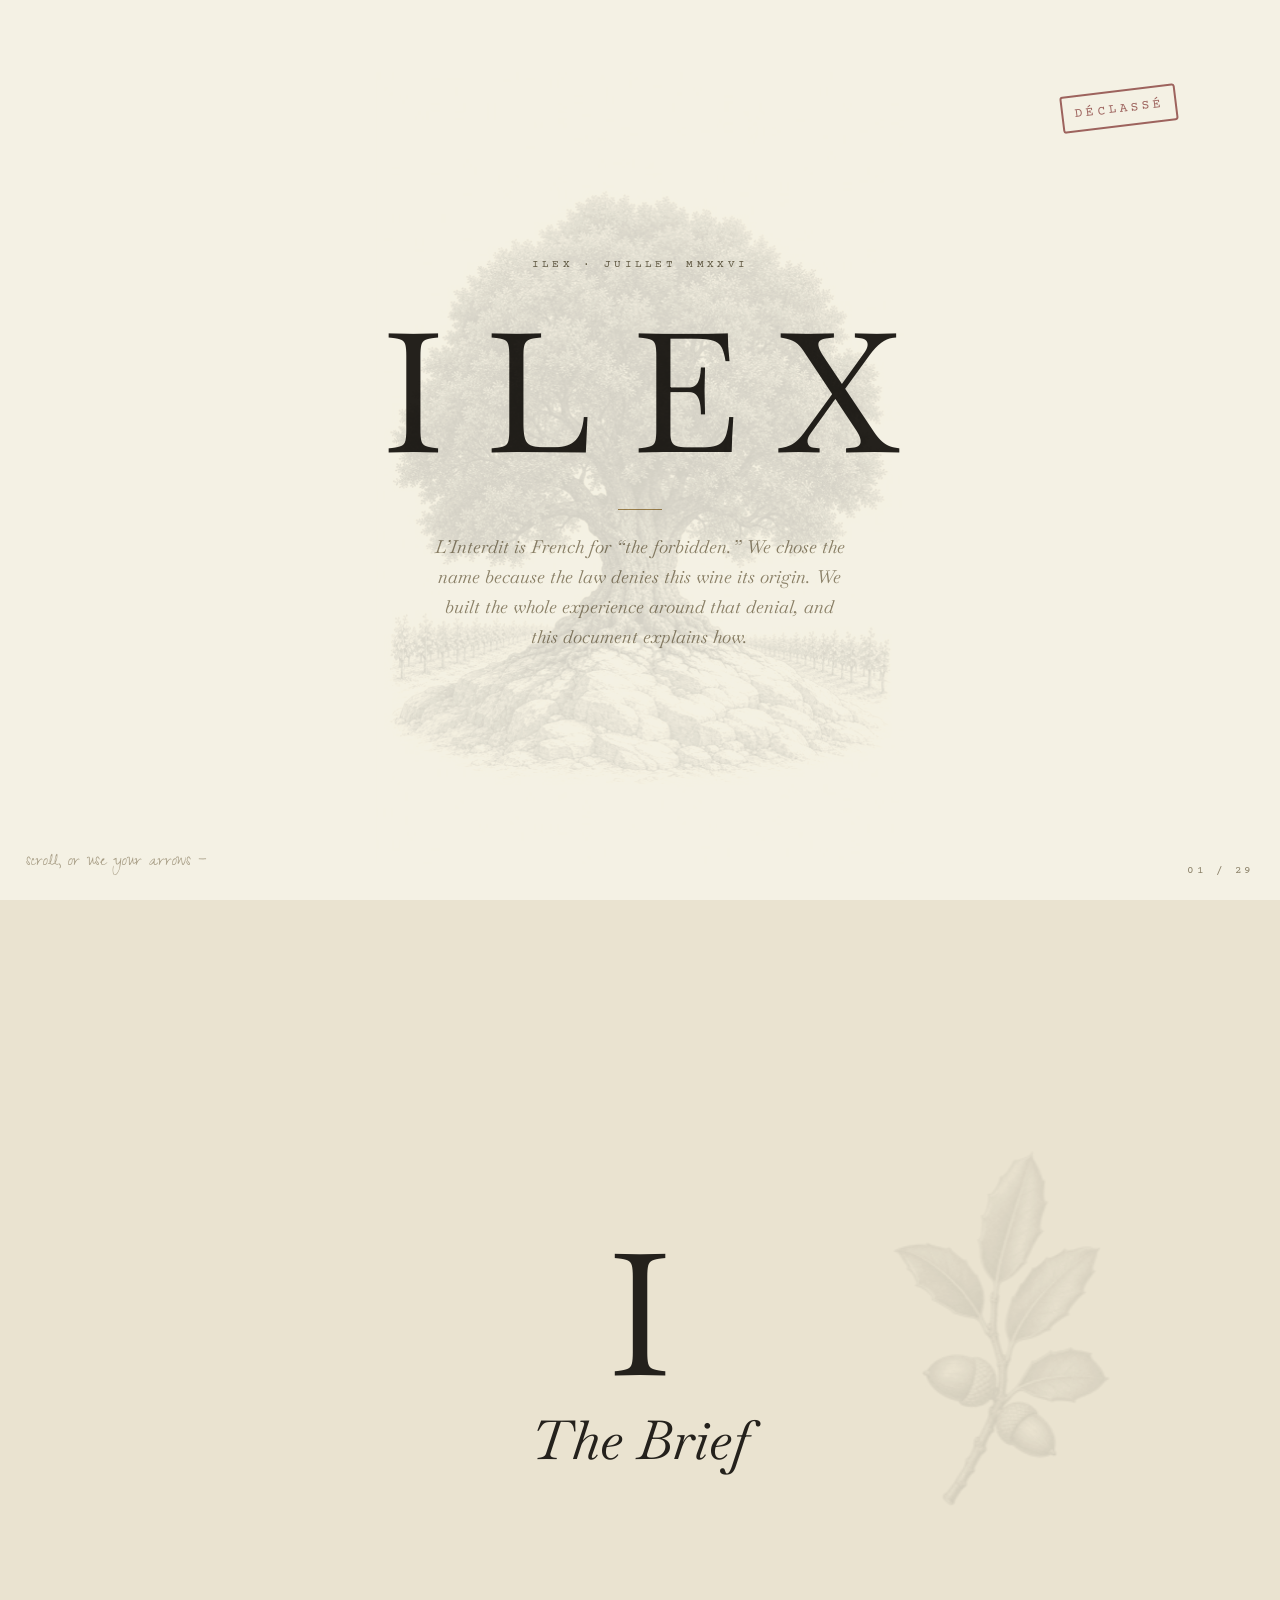
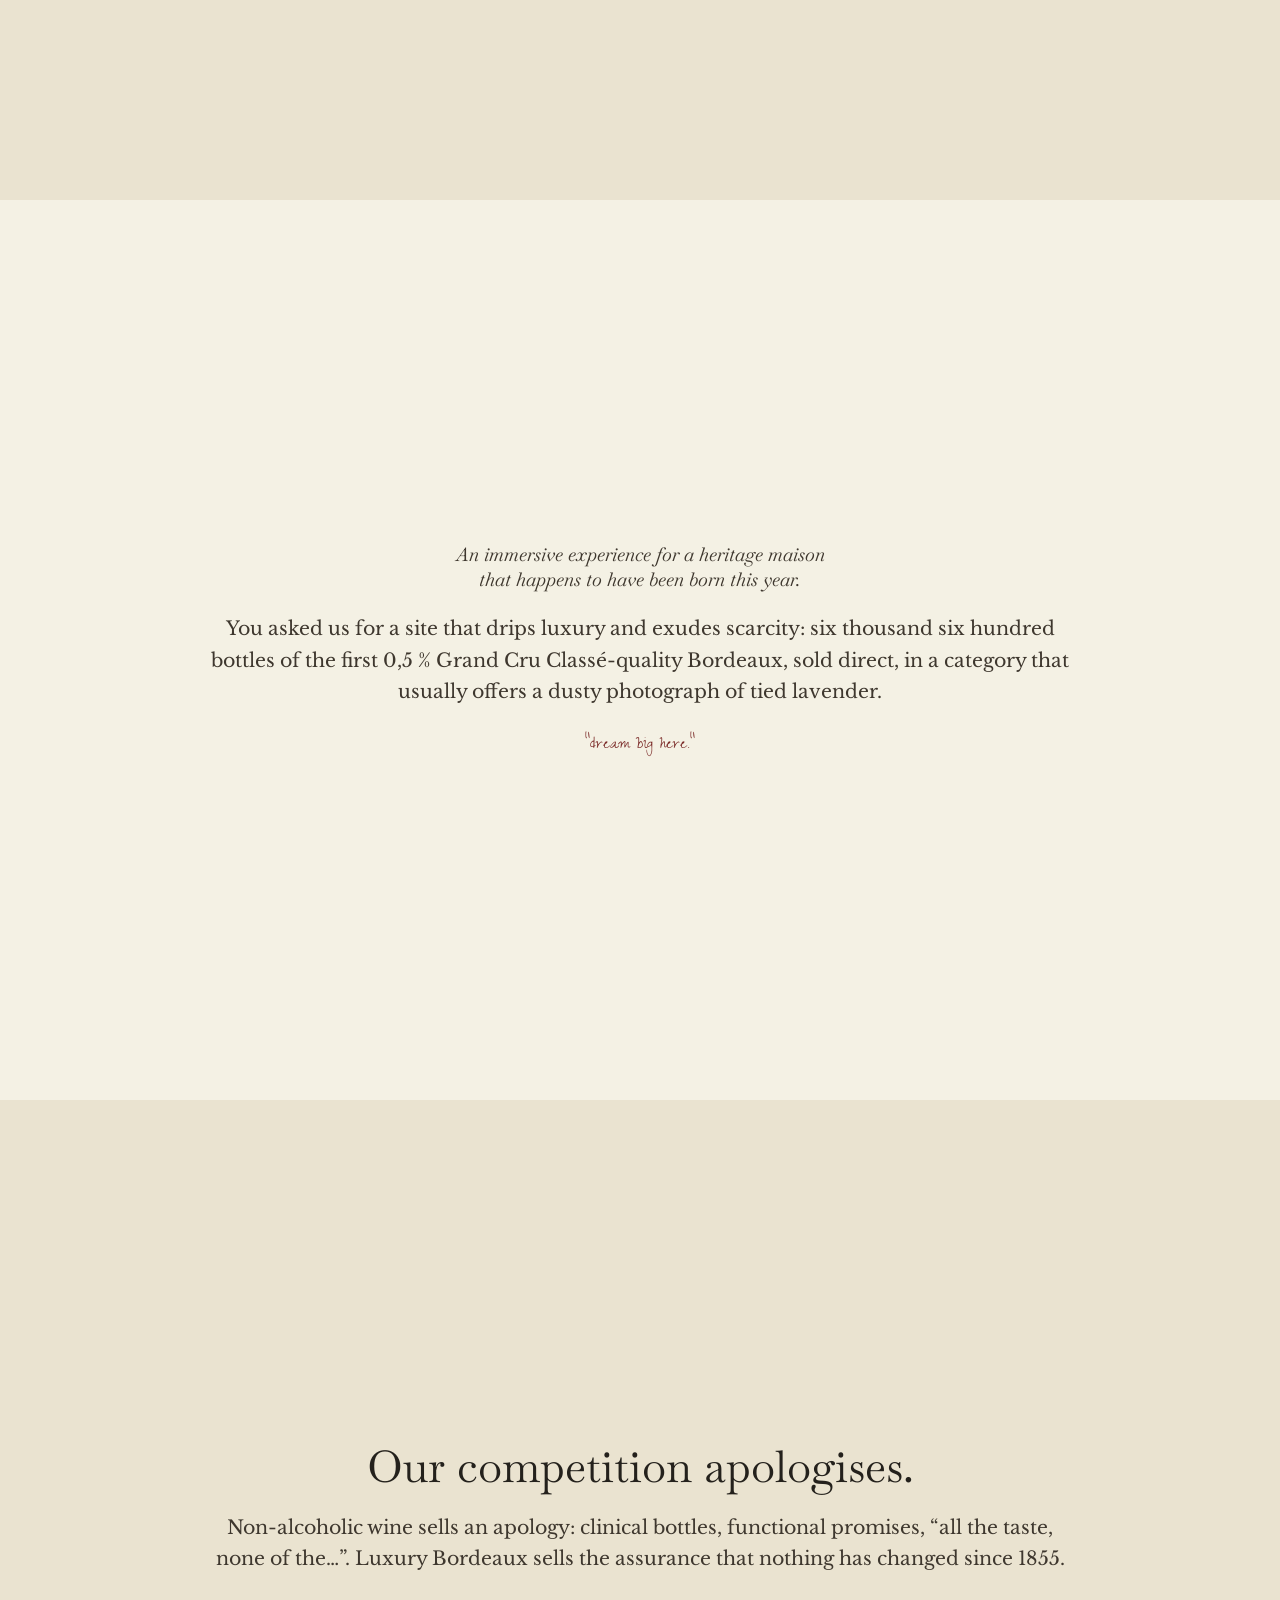
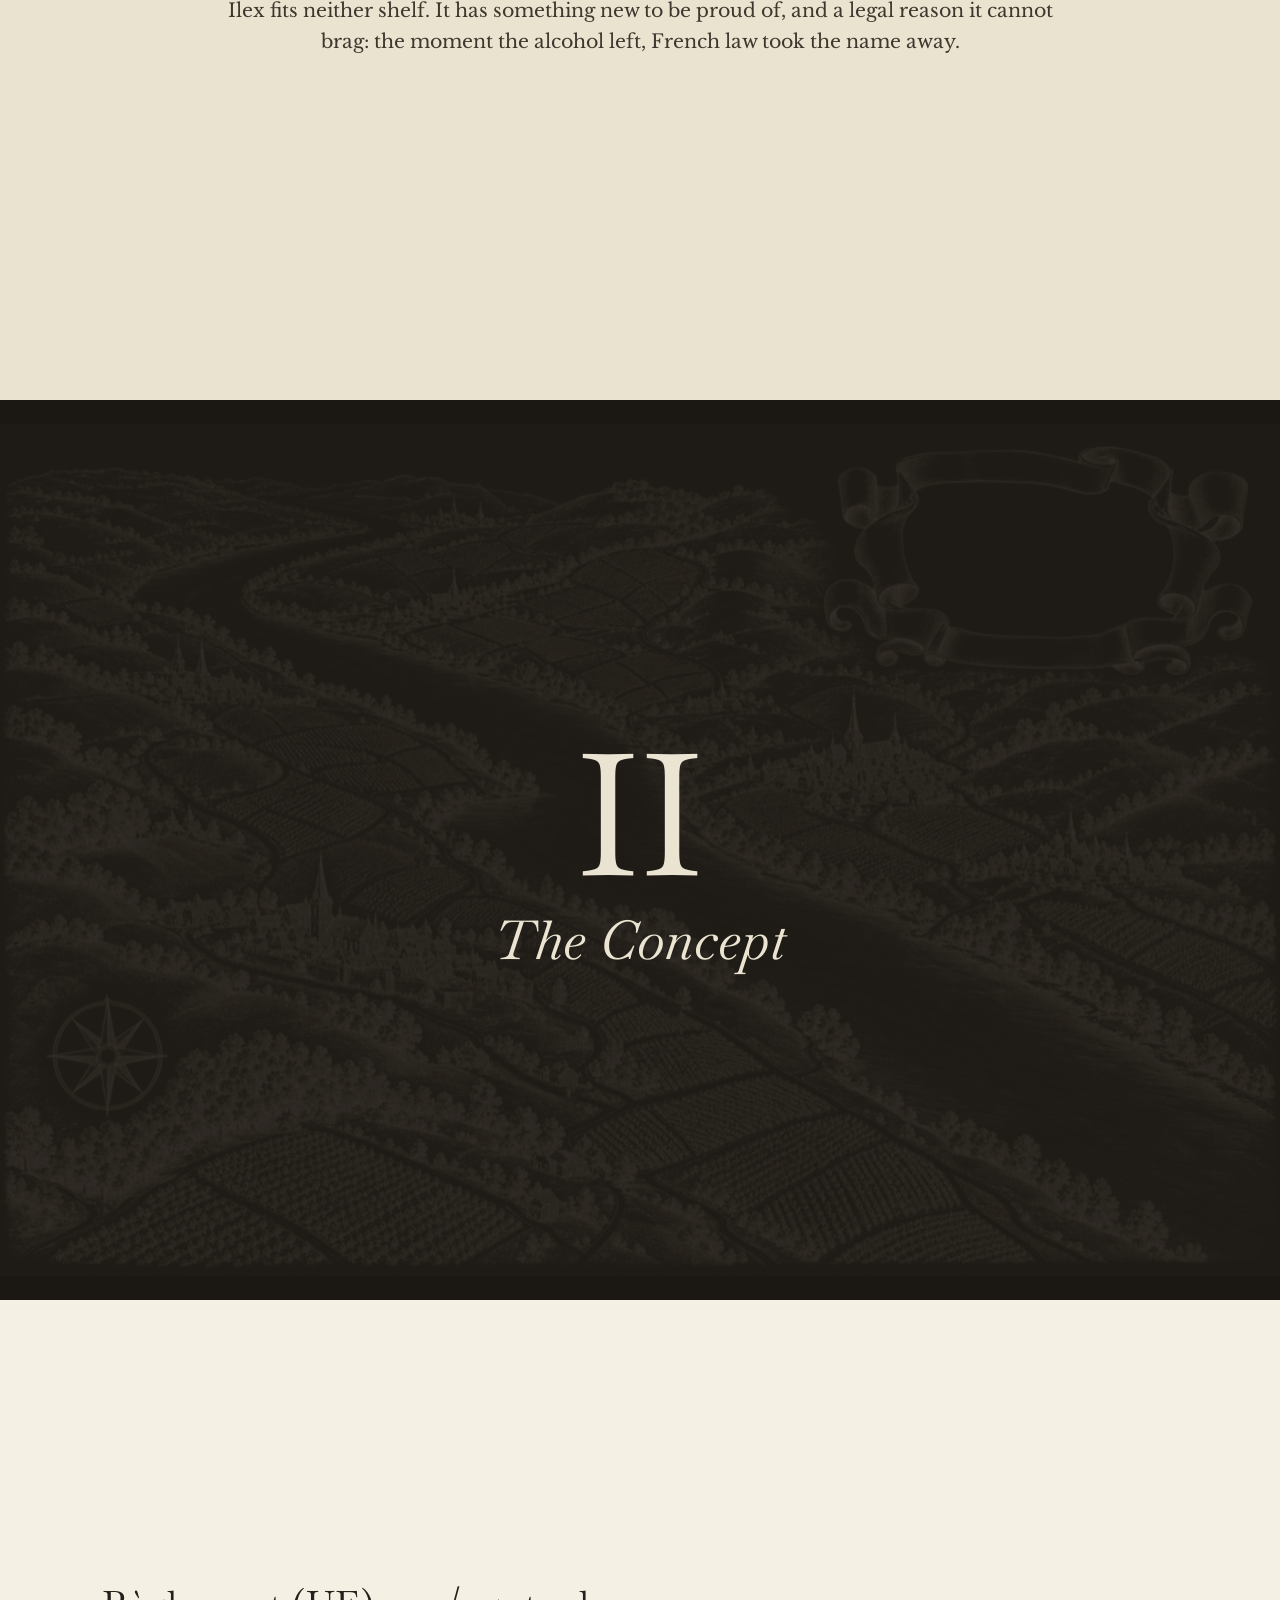
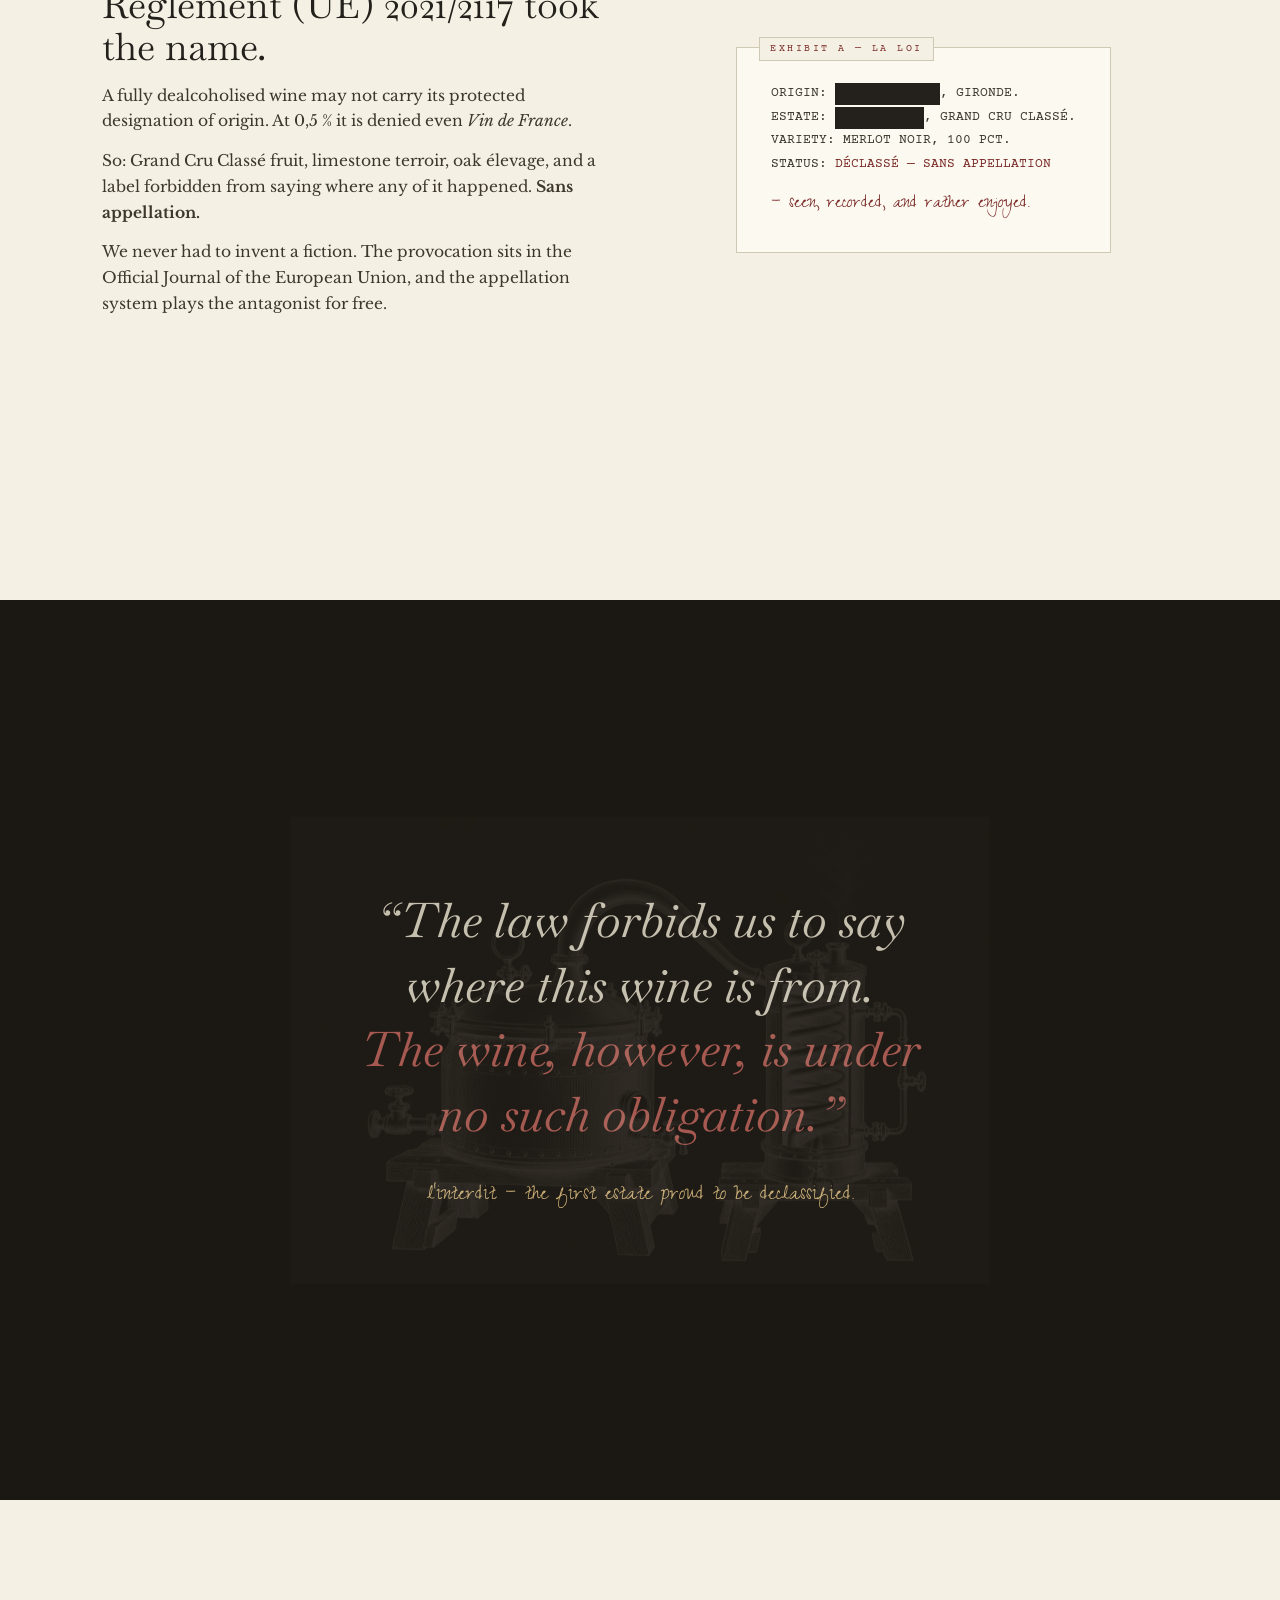
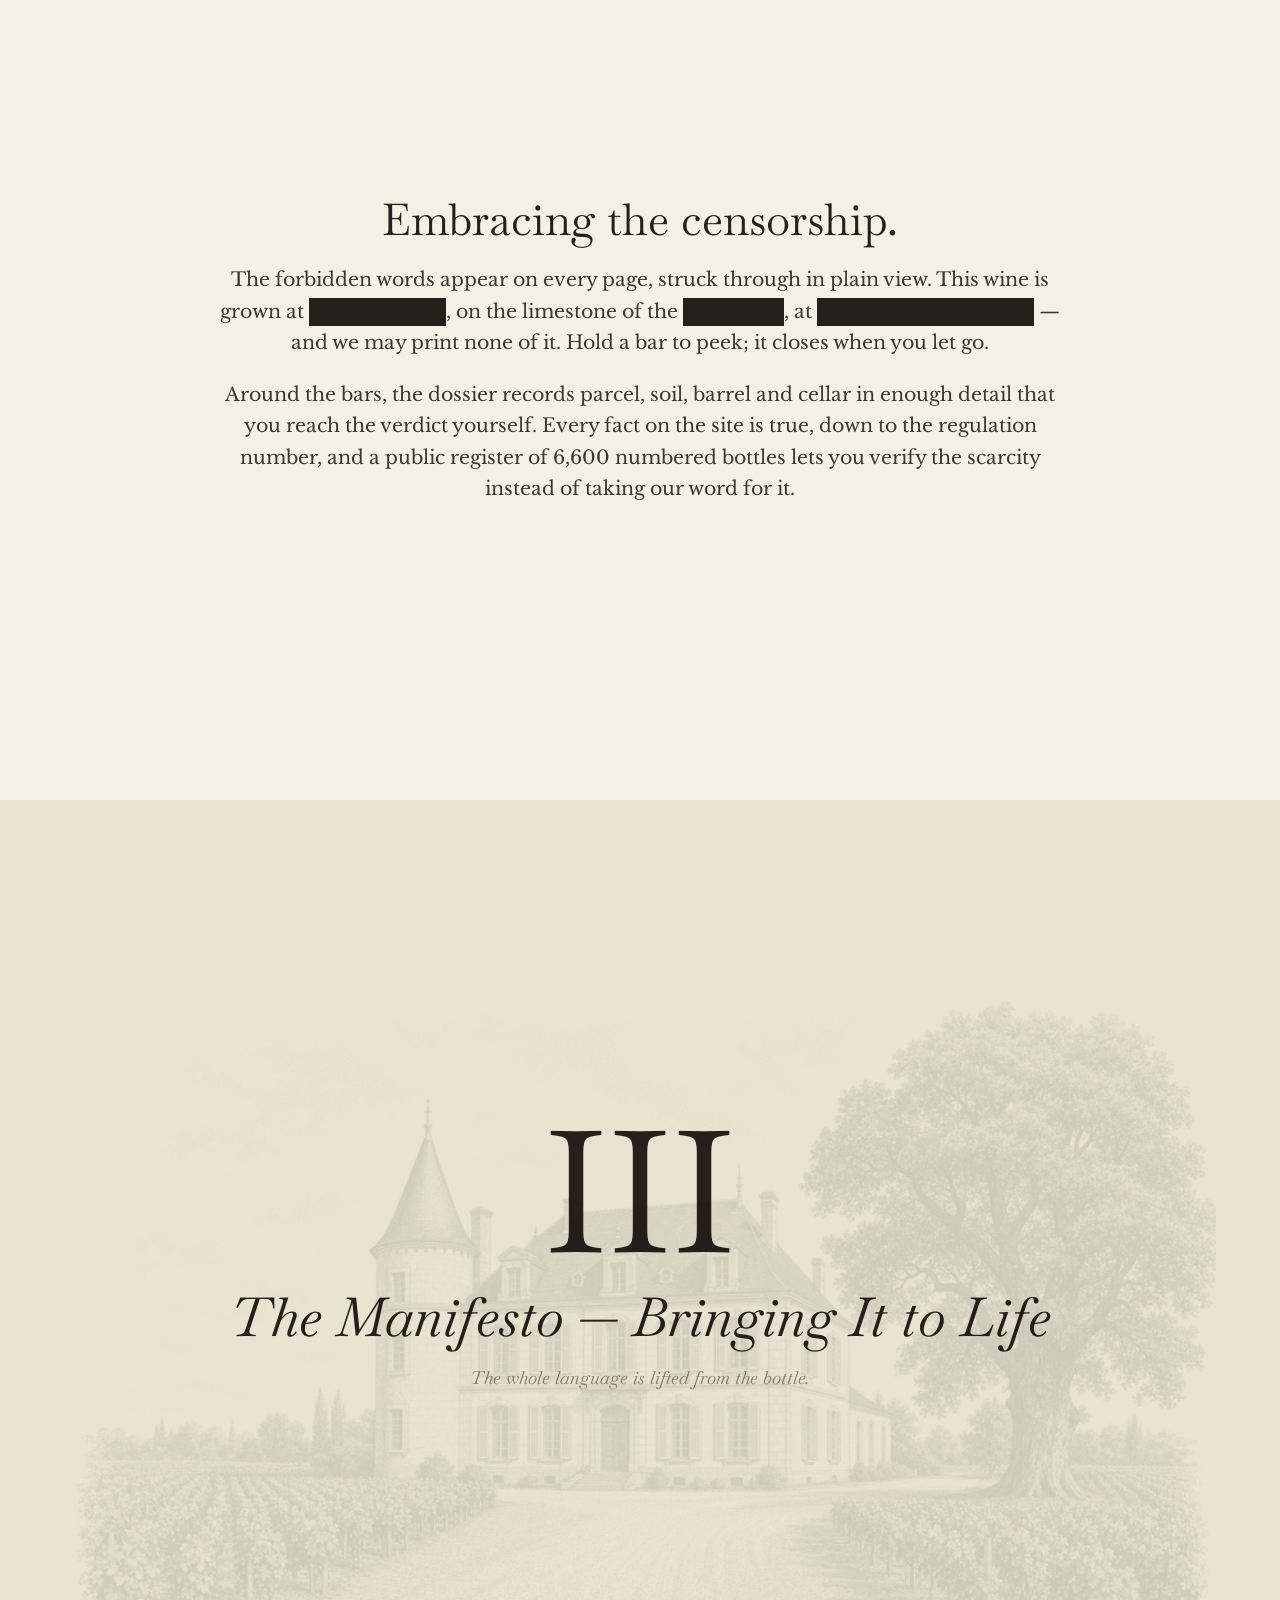
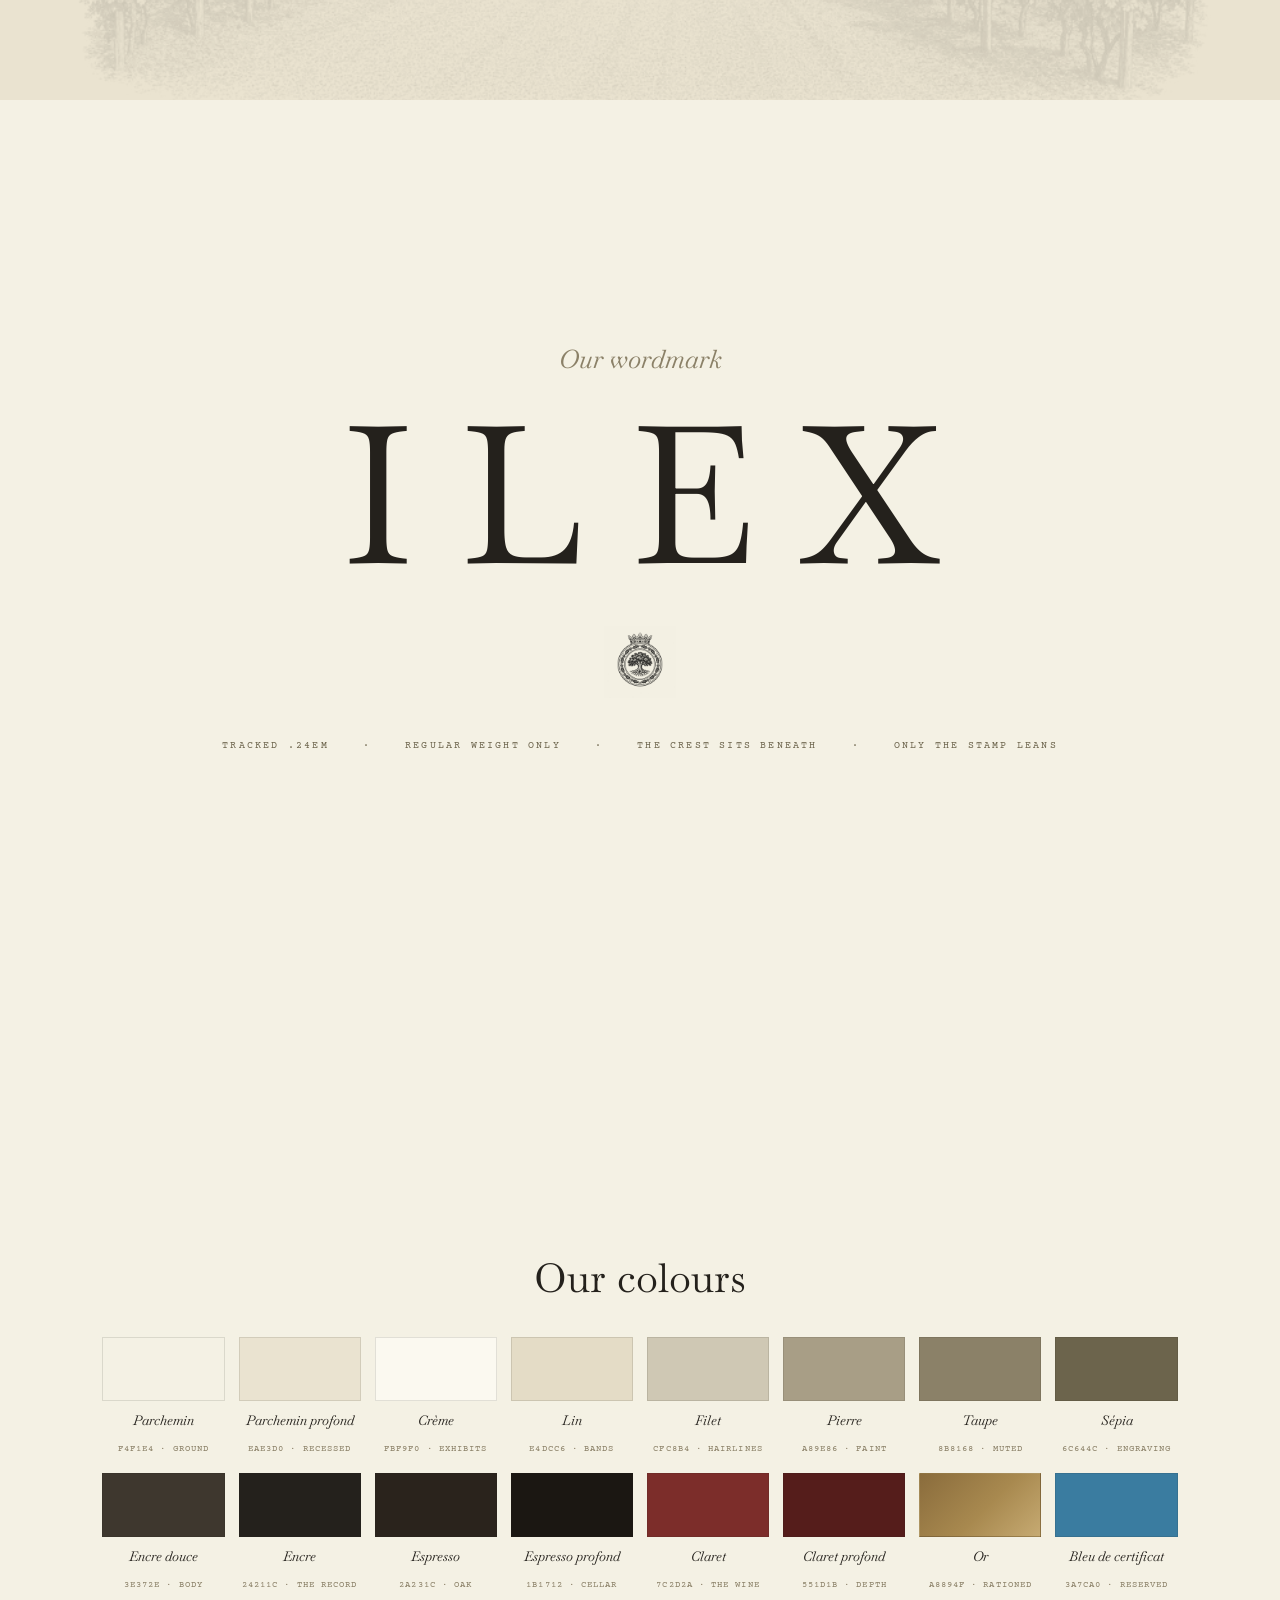
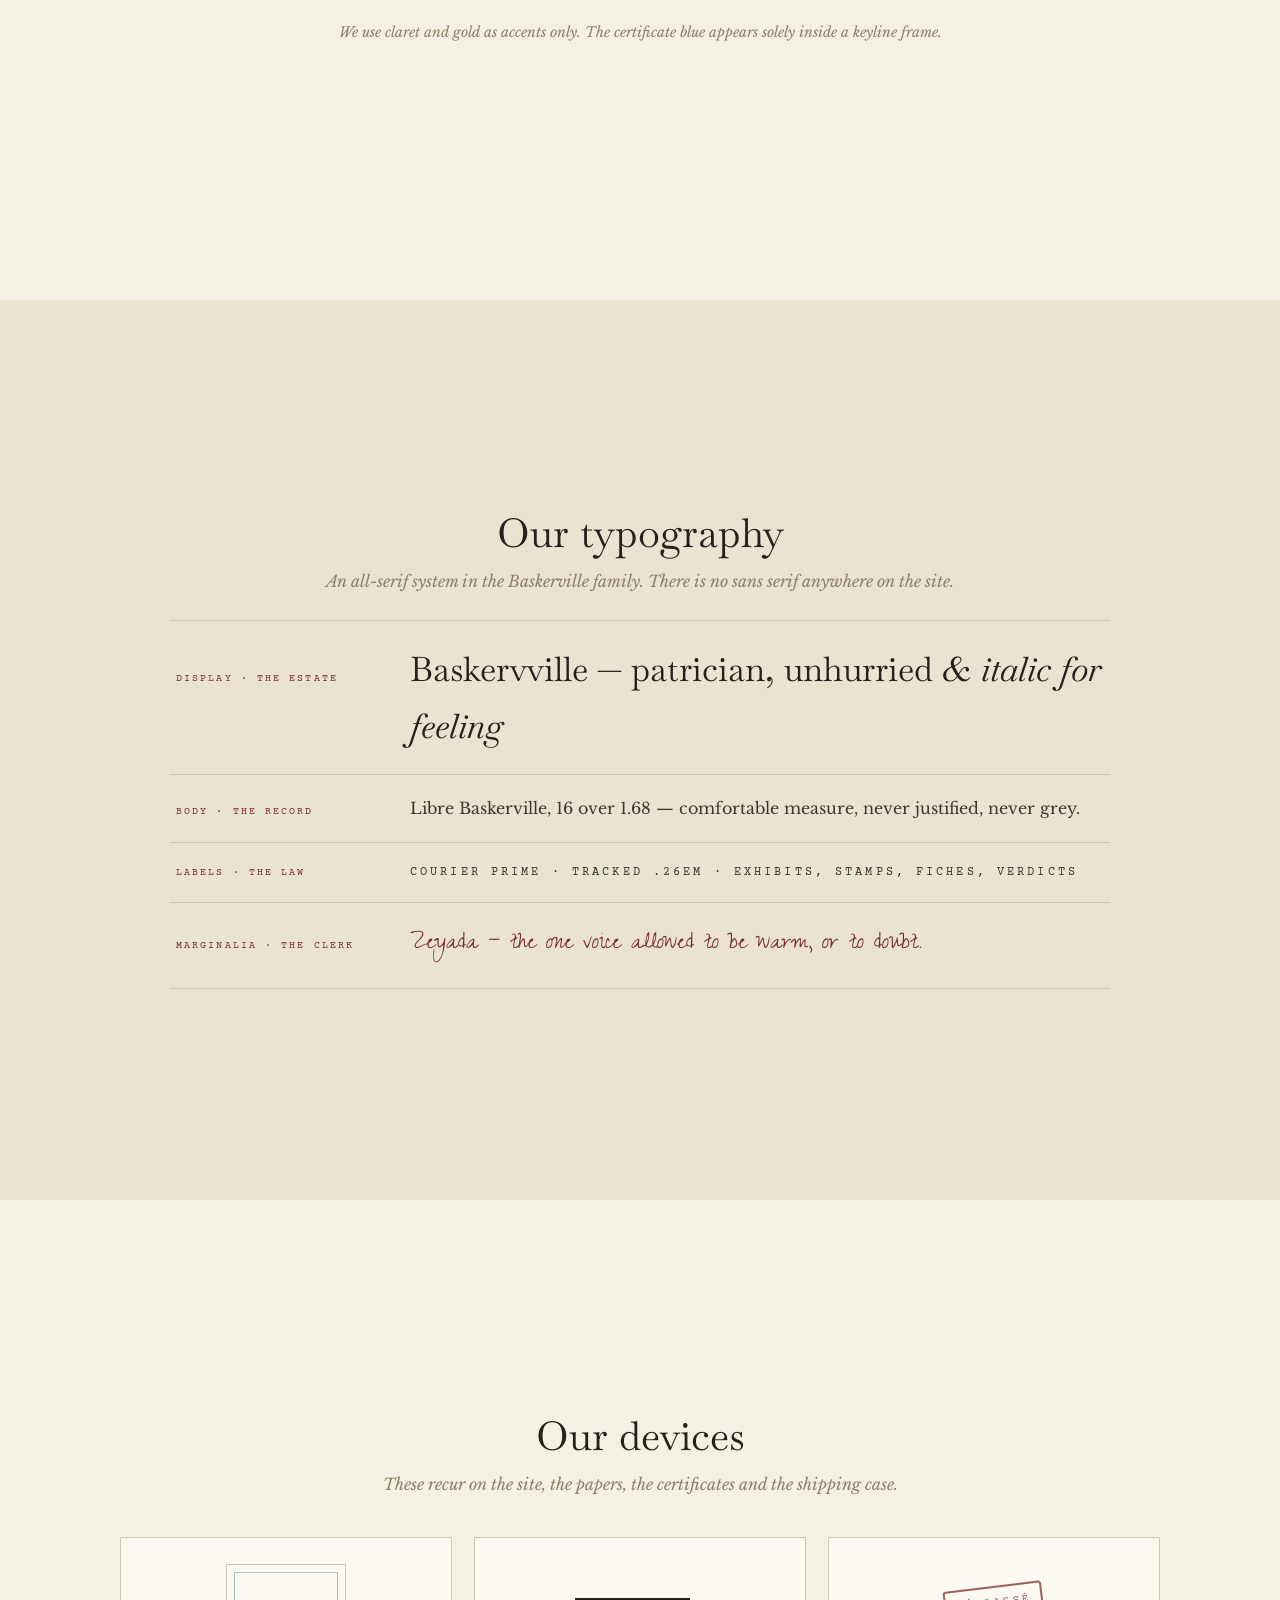
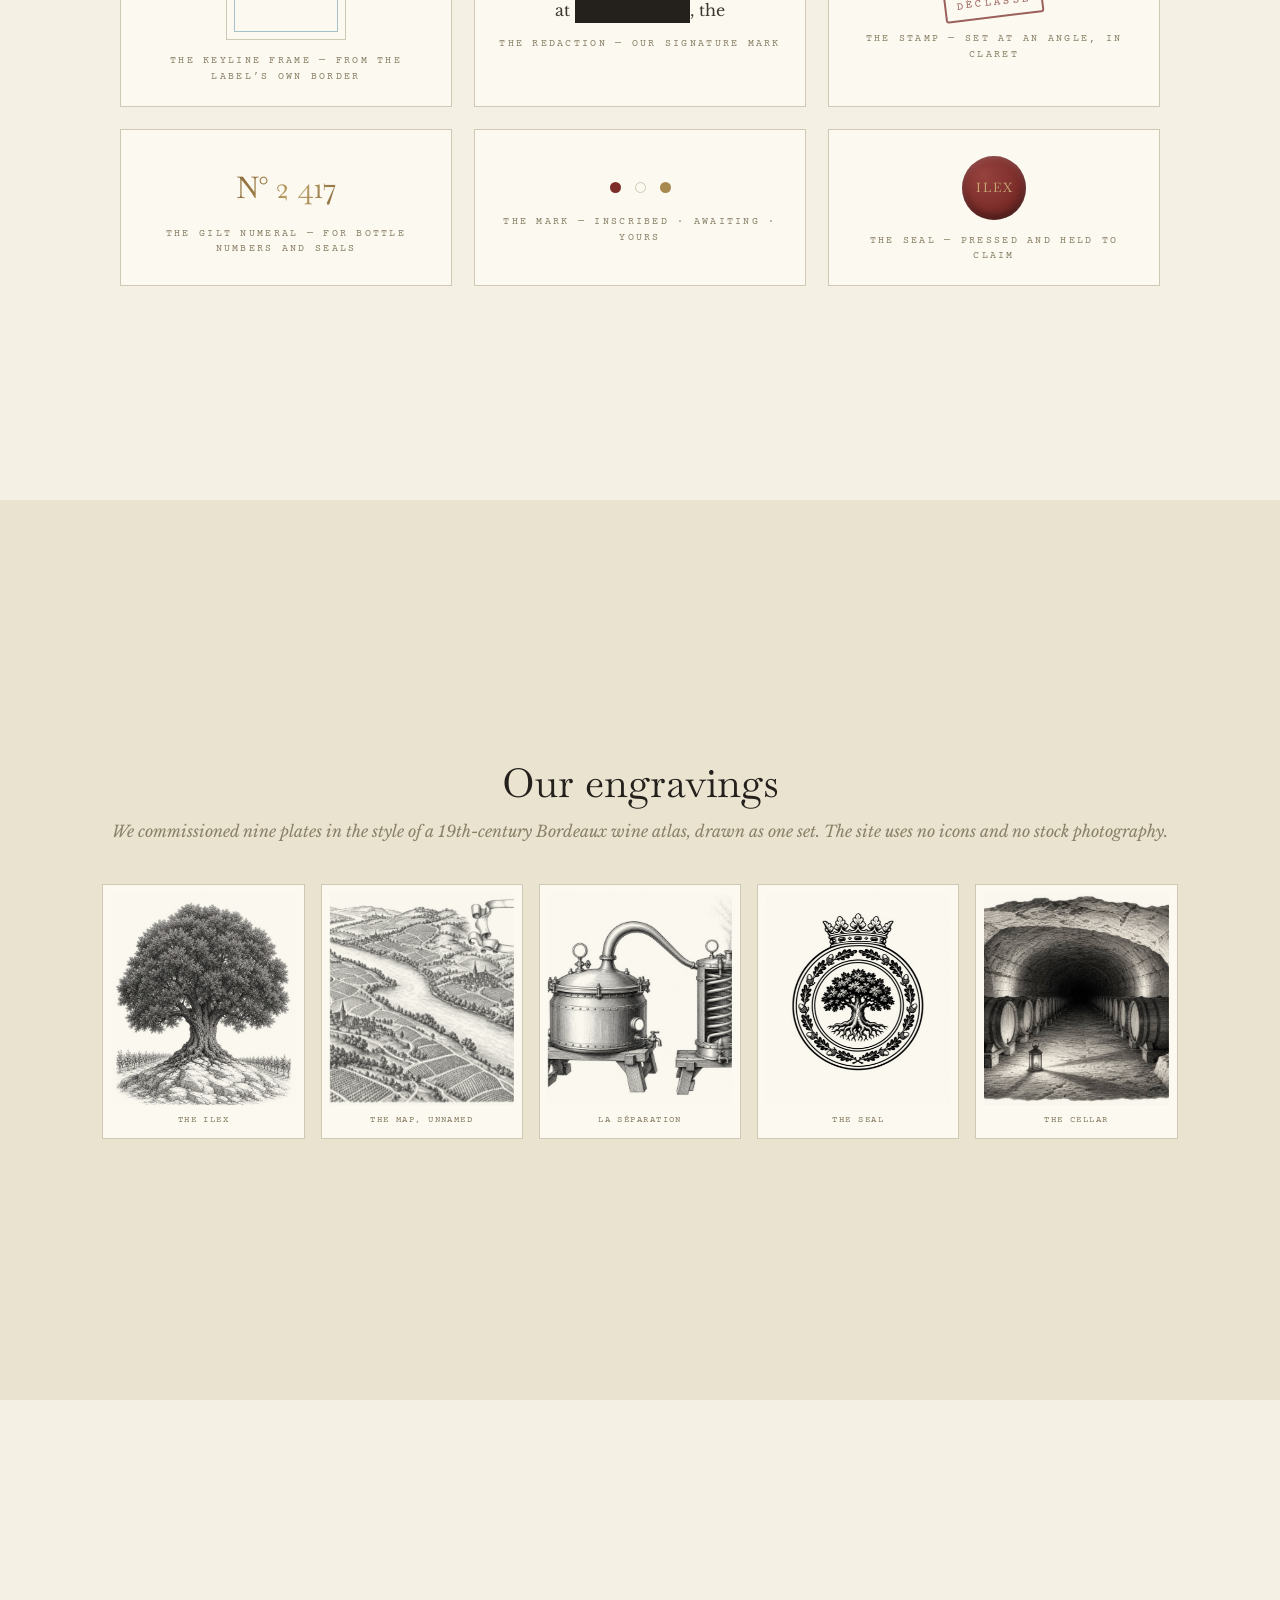
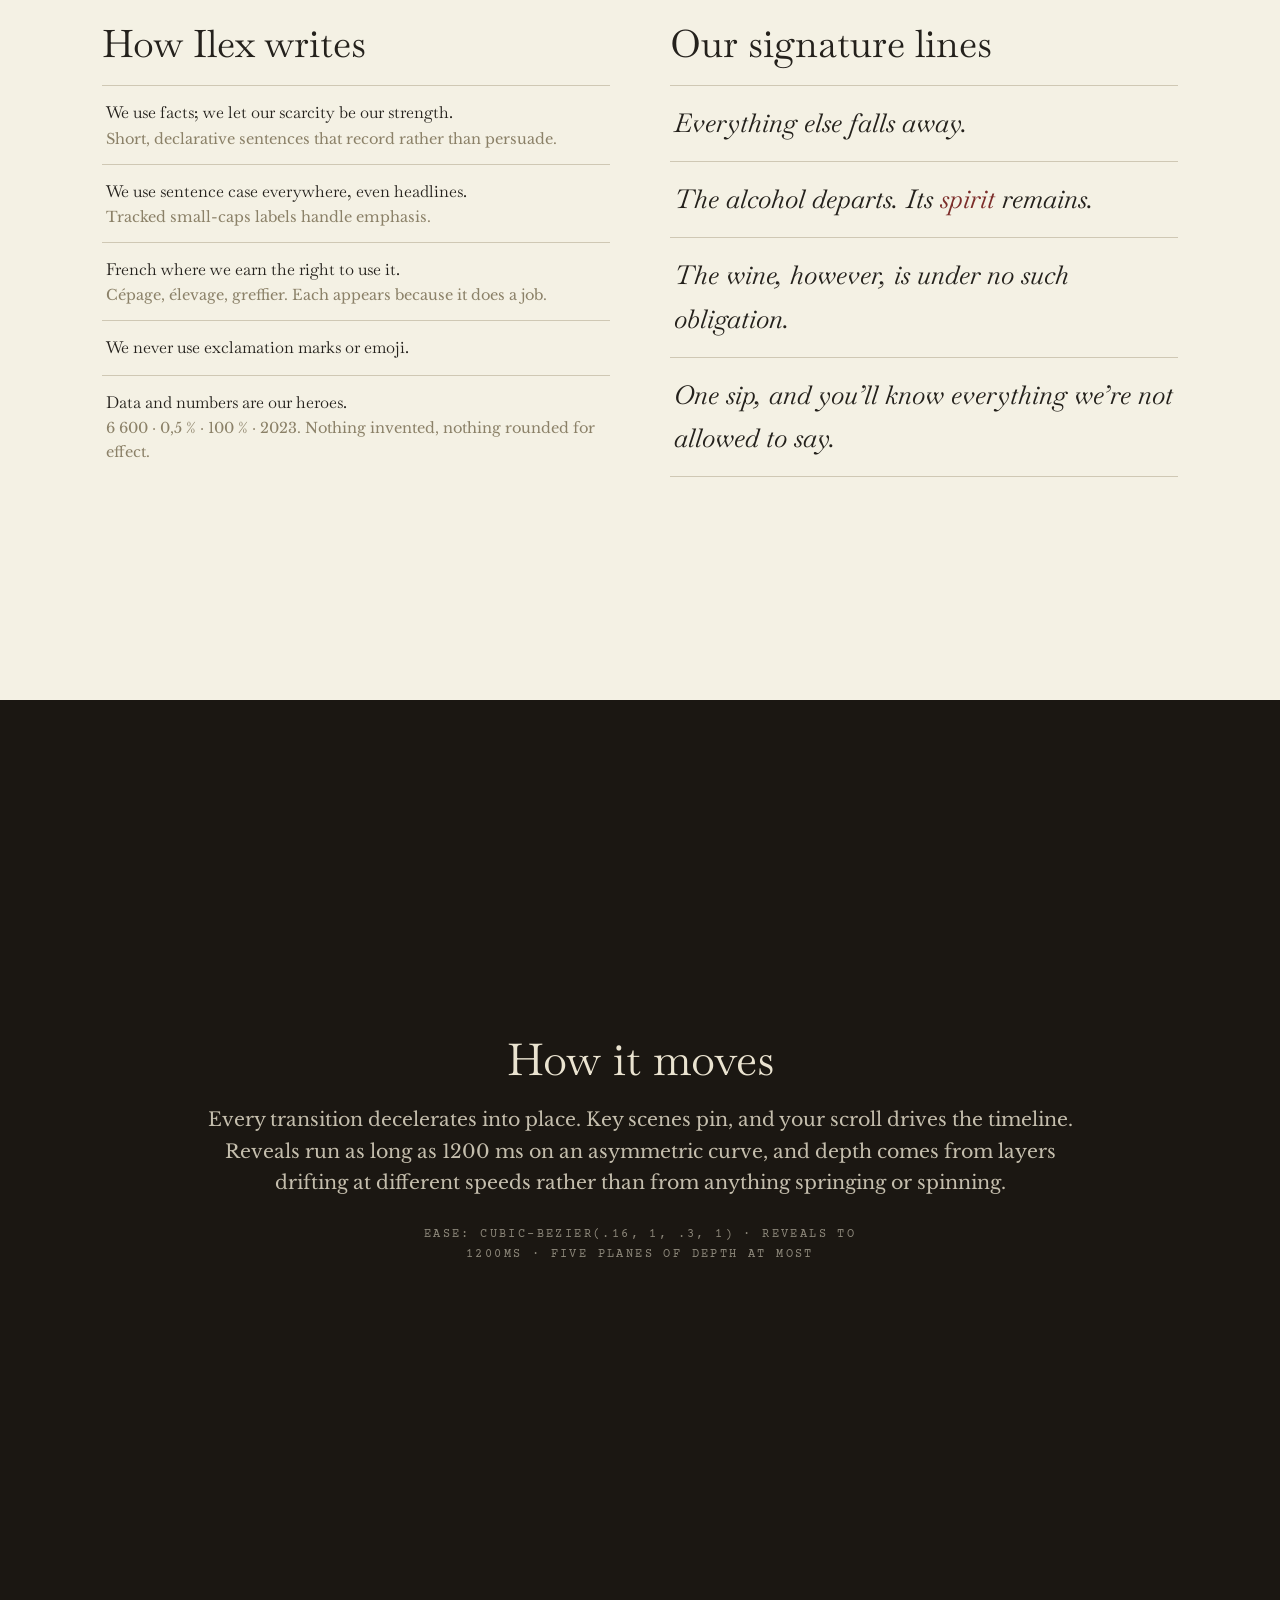
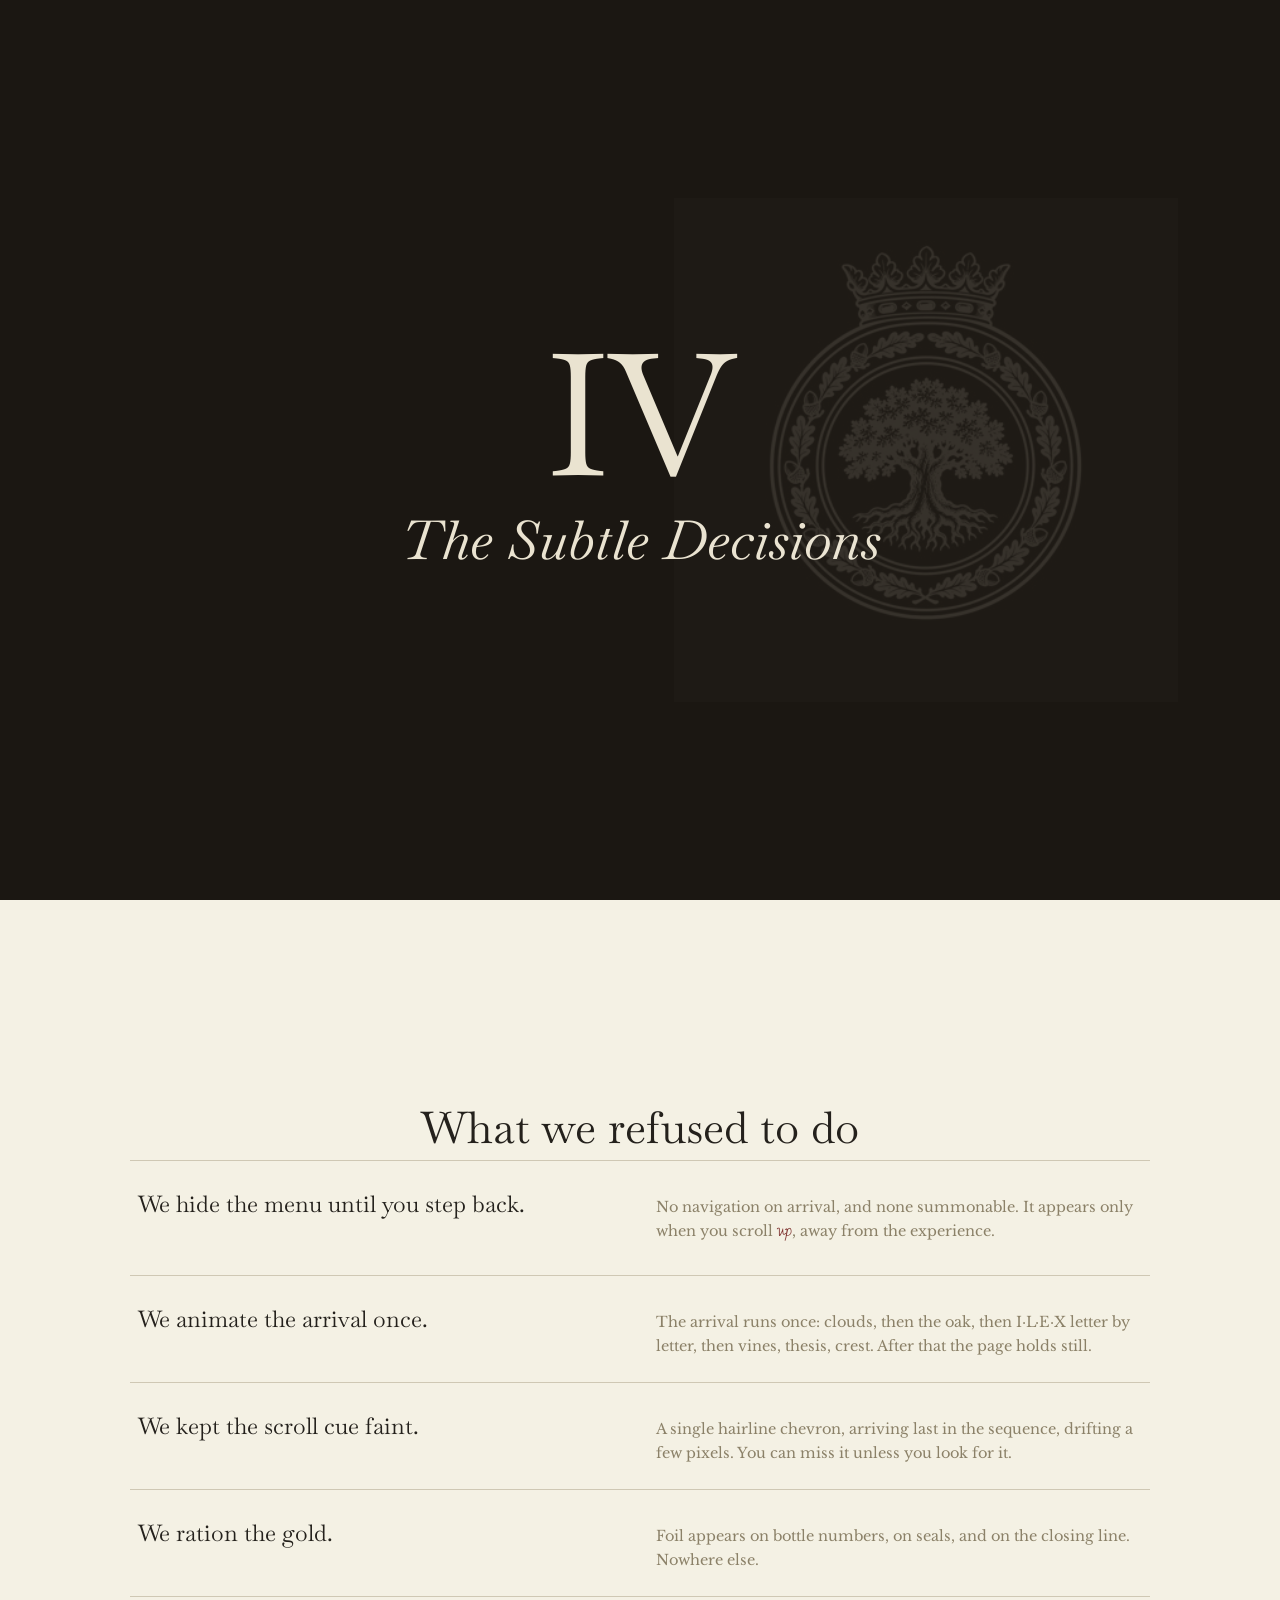
==== deck/index.html @ c9e53387 "Embracing the censorship: redacted forbidden words animate into the copy, hold to peek Co-Authored-B" ====
<!doctype html>
<html lang="en">
<head>
<meta charset="utf-8">
<meta name="viewport" content="width=device-width, initial-scale=1">
<title>ILEX — L'Interdit · The Narrative</title>
<meta name="robots" content="noindex">
<link rel="preconnect" href="https://fonts.googleapis.com">
<link rel="preconnect" href="https://fonts.gstatic.com" crossorigin>
<link href="https://fonts.googleapis.com/css2?family=Baskervville:ital@0;1&family=Libre+Baskerville:ital,wght@0,400;0,700;1,400&family=Zeyada&family=Courier+Prime:ital@0;1&display=swap" rel="stylesheet">
<style>
:root{
  --parchment:#F4F1E4; --parchment-deep:#EAE3D0; --cream:#FBF9F0; --linen:#E4DCC6;
  --ink:#24211C; --ink-soft:#3E372E; --sepia:#6C644C; --taupe:#8B8168; --stone:#A89E86;
  --hair:#CFC8B4; --hair-soft:#DED8C6;
  --espresso:#2A231C; --espresso-deep:#1B1712;
  --claret:#7C2D2A; --claret-deep:#551D1B; --claret-lift:#A4574E;
  --gold:#A8894F; --gold-soft:#C6AA72; --keyline-blue:#3A7CA0;
  --display:'Baskervville',Baskerville,'Times New Roman',serif;
  --serif:'Libre Baskerville',Baskerville,Georgia,serif;
  --law:'Courier Prime','American Typewriter','Courier New',monospace;
  --hand:'Zeyada',cursive;
  --luxe:cubic-bezier(.16,1,.3,1);
  color-scheme:only light;
}
*{box-sizing:border-box;margin:0;padding:0}
html{scroll-snap-type:y mandatory;scroll-behavior:smooth}
body{background:var(--parchment);color:var(--ink-soft);font-family:var(--serif);
  font-size:16px;line-height:1.66;-webkit-font-smoothing:antialiased;overflow-x:hidden}
::selection{background:var(--ink);color:transparent}
img{max-width:100%;display:block}
h1,h2,h3{font-family:var(--display);font-weight:400;color:var(--ink);line-height:1.12}

.slide{min-height:100vh;scroll-snap-align:start;position:relative;overflow:hidden;
  display:flex;flex-direction:column;align-items:center;justify-content:center;
  padding:9vh 8vw}
.slide.dark{background:var(--espresso-deep);color:rgba(234,227,208,.82)}
.slide.dark h1,.slide.dark h2,.slide.dark h3{color:var(--parchment-deep)}
.slide.deep{background:var(--parchment-deep)}

.eyebrow{font-family:var(--law);font-size:11px;letter-spacing:.3em;text-transform:uppercase;color:var(--sepia)}
.slide.dark .eyebrow{color:rgba(234,227,208,.5)}
.eyebrow.claret{color:var(--claret)}
.goldrule{width:44px;height:1px;background:var(--gold);border:none;margin:22px auto}
.hand{font-family:var(--hand);color:var(--claret);font-size:24px;line-height:1.3}
.slide.dark .hand{color:var(--gold-soft)}
.kicker{font-family:var(--display);font-style:italic;color:var(--taupe);font-size:18px}

/* backdrops */
.bg{position:absolute;pointer-events:none;mix-blend-mode:multiply}
.slide.dark .bg{mix-blend-mode:screen;filter:invert(.92) sepia(.3)}

/* reveal */
.rv{opacity:0;transform:translateY(22px);transition:opacity 1.1s var(--luxe),transform 1.1s var(--luxe)}
.slide.now .rv{opacity:1;transform:none}
.slide.now .rv.d1{transition-delay:.15s}.slide.now .rv.d2{transition-delay:.3s}
.slide.now .rv.d3{transition-delay:.45s}.slide.now .rv.d4{transition-delay:.6s}

/* redaction */
.redact{position:relative;display:inline-block;white-space:nowrap;padding:0 .05em;color:transparent;
  user-select:none;-webkit-user-select:none}
.redact::after{content:"";position:absolute;inset:.1em 0 .05em;background:var(--ink);
  transform:scaleX(0);transform-origin:left;transition:transform 1s var(--luxe)}
.slide.now .redact::after{transform:scaleX(1)}
.redact{transition:none}
.redact[style*="transition-delay"]::after{transition-delay:inherit}
.slide.dark .redact::after{background:var(--parchment-deep)}
.redact.peek{color:var(--claret)}
.redact.peek::after{opacity:.08}

/* cover */
.cover .tree-bg{left:50%;top:52%;transform:translate(-50%,-50%);height:88vh;opacity:.15;filter:sepia(.25)}
.cover h1{font-size:clamp(80px,13vw,180px);letter-spacing:.24em;text-indent:.24em}
.cover .stamp{position:absolute;top:10%;right:8%;font-family:var(--law);font-size:13px;letter-spacing:.24em;
  text-transform:uppercase;color:var(--claret);border:2px solid var(--claret);border-radius:3px;
  padding:.5em .9em .4em;transform:rotate(-7deg);opacity:.72}

/* part dividers */
.part .no{font-family:var(--display);font-size:clamp(90px,14vw,170px);line-height:1;color:var(--ink)}
.part.dark .no{color:var(--parchment-deep)}
.part h2{font-size:clamp(34px,4.6vw,54px);font-style:italic;margin-top:10px}
.part .bgimg{opacity:.12}

/* content slides */
.body-max{max-width:880px;text-align:center}
.body-max p{margin-top:20px;font-size:clamp(16px,1.5vw,19px);max-width:62ch;margin-left:auto;margin-right:auto}
.big-line{font-family:var(--display);font-style:italic;font-size:clamp(28px,3.8vw,48px);line-height:1.35;text-wrap:balance;max-width:24em}
.big-line em{color:var(--claret);font-style:italic}
.slide.dark .big-line em{color:var(--claret-lift)}

/* two-col */
.duo{display:grid;grid-template-columns:1fr 1fr;gap:60px;align-items:center;max-width:1080px;width:100%}
@media(max-width:860px){.duo{grid-template-columns:1fr;gap:36px}}
.duo .visual{display:flex;align-items:center;justify-content:center}
.duo h3{font-size:clamp(26px,3vw,38px);margin-bottom:14px}
.duo p{margin-top:14px;font-size:15.5px}
.duo .why{margin-top:22px;padding-top:18px;border-top:1px solid var(--hair)}
.duo .why b{font-family:var(--law);font-size:10px;letter-spacing:.28em;text-transform:uppercase;
  color:var(--claret);font-weight:400;display:block;margin-bottom:8px}
.slide.dark .duo .why{border-top-color:rgba(198,170,114,.25)}
.slide.dark .duo .why b{color:var(--gold-soft)}

/* ledger of decisions */
.ledger{max-width:1020px;width:100%}
.ledger h2{text-align:center;font-size:clamp(30px,3.6vw,44px);margin-bottom:8px}
.ledger .sub{text-align:center;margin-bottom:40px}
.decision{display:grid;grid-template-columns:1.08fr 1.1fr;gap:40px;padding:24px 8px;border-top:1px solid var(--hair);align-items:baseline}
.decision:last-child{border-bottom:1px solid var(--hair)}
@media(max-width:760px){.decision{grid-template-columns:1fr;gap:8px}}
.decision .what{font-family:var(--display);font-size:clamp(18px,1.9vw,23px);color:var(--ink)}
.decision .why{font-size:14.5px;color:var(--taupe)}
.decision .why i{font-family:var(--hand);font-style:normal;color:var(--claret);font-size:19px}

/* palette daubs */
.daubs{display:flex;gap:26px;justify-content:center;flex-wrap:wrap;margin-top:34px}
.daub{width:110px;text-align:center}
.daub .chip{width:84px;height:92px;margin:0 auto 12px;border-radius:52% 48% 55% 45%/48% 52% 46% 54%;
  box-shadow:inset 0 2px 10px rgba(36,33,28,.18),0 10px 22px -14px rgba(36,33,28,.5)}
.daub b{font-family:var(--display);font-weight:400;font-style:italic;font-size:15px;display:block}
.daub span{font-family:var(--law);font-size:9.5px;letter-spacing:.14em;color:var(--taupe);text-transform:uppercase}

/* voices */
.voices{display:grid;grid-template-columns:repeat(3,1fr);gap:22px;max-width:1040px;width:100%;margin-top:40px}
@media(max-width:860px){.voices{grid-template-columns:1fr}}
.voice{border:1px solid var(--hair);padding:26px 24px;background:var(--cream);text-align:left}
.voice .who{font-family:var(--law);font-size:10px;letter-spacing:.28em;text-transform:uppercase;color:var(--claret);display:block;margin-bottom:14px}
.voice .spec{font-size:21px;line-height:1.45;min-height:3.2em}
.voice.v-estate .spec{font-family:var(--display)}
.voice.v-law .spec{font-family:var(--law);font-size:13px;line-height:1.8;color:var(--ink-soft)}
.voice.v-hand .spec{font-family:var(--hand);font-size:25px;color:var(--claret)}
.voice .note{font-size:13px;color:var(--taupe);font-style:italic;margin-top:12px}

/* plates row */
.plates{display:grid;grid-template-columns:repeat(5,1fr);gap:16px;max-width:1080px;width:100%;margin-top:40px}
@media(max-width:860px){.plates{grid-template-columns:repeat(3,1fr)}}
.plate{border:1px solid var(--hair);background:var(--cream);padding:8px;position:relative}
.plate img{width:100%;aspect-ratio:1/1.15;object-fit:cover;mix-blend-mode:multiply}
.plate figcaption{font-family:var(--law);font-size:9px;letter-spacing:.16em;text-transform:uppercase;color:var(--taupe);padding:8px 2px 2px;text-align:center}

/* section walkthrough */
.walk{max-width:1220px;width:100%;display:grid;grid-template-columns:1fr 1fr;gap:70px;align-items:center}
@media(max-width:860px){.walk{grid-template-columns:1fr;gap:30px}}
.walk .tag{font-family:var(--law);font-size:11px;letter-spacing:.3em;text-transform:uppercase;color:var(--claret);display:block;margin-bottom:14px}
.slide.dark .walk .tag{color:var(--gold-soft)}
.walk h3{font-size:clamp(30px,3.8vw,46px);text-wrap:balance}
.walk .what{margin-top:18px;font-size:16px}
.walk ul{margin-top:18px;list-style:none}
.walk li{padding:10px 0;border-top:1px solid var(--hair);font-size:14.5px;color:var(--taupe)}
.slide.dark .walk li{border-top-color:rgba(234,227,208,.14);color:rgba(234,227,208,.65)}
.walk li b{color:var(--ink);font-weight:400;font-family:var(--display);font-size:16px}
.slide.dark .walk li b{color:var(--parchment-deep)}
.walk .visual img{mix-blend-mode:multiply}
.slide.dark .walk .visual img{mix-blend-mode:screen;filter:invert(.92) sepia(.3)}

/* progress */
.folio{position:fixed;bottom:20px;right:26px;z-index:50;font-family:var(--law);font-size:10.5px;
  letter-spacing:.24em;color:var(--taupe)}
.hint{position:fixed;bottom:20px;left:26px;z-index:50;font-family:var(--hand);font-size:19px;color:var(--stone)}


/* manifesto extras */
.palgrid{display:grid;grid-template-columns:repeat(8,1fr);gap:14px;max-width:1080px;width:100%;margin-top:36px}
@media(max-width:860px){.palgrid{grid-template-columns:repeat(4,1fr)}}
.pal .chip{height:64px;border:1px solid rgba(36,33,28,.12)}
.pal b{font-family:var(--display);font-weight:400;font-style:italic;font-size:13.5px;display:block;margin-top:9px;color:var(--ink)}
.pal span{font-family:var(--law);font-size:9px;letter-spacing:.12em;color:var(--taupe);text-transform:uppercase}
.wordmark-hero{font-family:var(--display);font-size:clamp(90px,15vw,200px);letter-spacing:.24em;text-indent:.24em;color:var(--ink);line-height:1}
.wm-rules{display:flex;gap:34px;justify-content:center;flex-wrap:wrap;margin-top:40px;
  font-family:var(--law);font-size:10px;letter-spacing:.22em;text-transform:uppercase;color:var(--sepia)}
.devices{display:grid;grid-template-columns:repeat(3,1fr);gap:22px;max-width:1040px;width:100%;margin-top:40px}
@media(max-width:860px){.devices{grid-template-columns:1fr 1fr}}
.device{border:1px solid var(--hair);background:var(--cream);padding:26px 22px 20px;text-align:center;min-height:150px;
  display:flex;flex-direction:column;align-items:center;justify-content:center;gap:14px}
.device .lbl{font-family:var(--law);font-size:9.5px;letter-spacing:.24em;text-transform:uppercase;color:var(--taupe)}
.device .frame-demo{width:120px;height:76px;border:1px solid var(--hair);position:relative;background:var(--cream)}
.device .frame-demo::after{content:"";position:absolute;inset:7px;border:1px solid rgba(58,124,160,.45)}
.device .stamp-demo{font-family:var(--law);font-size:11px;letter-spacing:.22em;text-transform:uppercase;color:var(--claret);
  border:2px solid var(--claret);border-radius:3px;padding:.5em .9em .4em;transform:rotate(-7deg);opacity:.75}
.device .gilt{font-family:var(--display);font-size:30px;
  background:linear-gradient(105deg,#8A6C3C,#A8894F 45%,#C6AA72 55%,#8A6C3C);-webkit-background-clip:text;background-clip:text;color:transparent}
.device .dots i{display:inline-block;width:11px;height:11px;border-radius:50%;margin:0 7px}
.device .seal-demo{width:64px;height:64px;border-radius:50%;
  background:radial-gradient(circle at 34% 30%,#96423E,#7C2D2A 58%,#551D1B 100%);
  box-shadow:inset 0 2px 6px rgba(255,255,255,.16),inset 0 -4px 10px rgba(0,0,0,.4);
  display:grid;place-items:center;color:#C6AA72;font-family:var(--display);font-size:13px;letter-spacing:.16em;text-indent:.16em}
.sig-lines{list-style:none;text-align:left}
.sig-lines li{font-family:var(--display);font-style:italic;font-size:clamp(19px,2.1vw,26px);color:var(--ink);
  padding:16px 4px;border-top:1px solid var(--hair)}
.sig-lines li:last-child{border-bottom:1px solid var(--hair)}
.sig-lines li em{color:var(--claret);font-style:italic}
.rules-list{list-style:none;text-align:left}
.rules-list li{padding:13px 4px;border-top:1px solid var(--hair);font-size:14.5px;color:var(--taupe)}
.rules-list li b{color:var(--ink);font-weight:400;font-family:var(--display);font-size:16.5px;display:block}
.type-spec{max-width:940px;width:100%;text-align:left;margin-top:26px}
.type-row{display:grid;grid-template-columns:200px 1fr;gap:34px;align-items:baseline;padding:20px 6px;border-top:1px solid var(--hair)}
.type-row:last-child{border-bottom:1px solid var(--hair)}
@media(max-width:760px){.type-row{grid-template-columns:1fr;gap:6px}}
.type-row .use{font-family:var(--law);font-size:9.5px;letter-spacing:.22em;text-transform:uppercase;color:var(--claret)}

#colorsSlide{transition:background .38s ease}
#colorsSlide.inverted h2,#colorsSlide.inverted .pal b{color:var(--parchment-deep)}
#colorsSlide.inverted .pal span,#colorsSlide.inverted p{color:rgba(234,227,208,.72)!important}
#colorsSlide .pal{cursor:pointer}
#closeSlide .close-content{transition:opacity 1.4s var(--luxe)}
#closeSlide.faded .close-content{opacity:0;pointer-events:none}
.close-cta{position:absolute;inset:0;display:grid;place-items:center;opacity:0;pointer-events:none;
  transition:opacity 1.6s var(--luxe) .6s}
#closeSlide.faded .close-cta{opacity:1;pointer-events:auto}
.cta-btn{font-family:var(--law);font-size:13px;letter-spacing:.3em;text-transform:uppercase;
  color:var(--gold-soft);border:1px solid var(--gold-soft);padding:1.4em 2.8em 1.25em;
  transition:all .4s var(--ease-luxe,ease)}
.cta-btn:hover{background:var(--gold-soft);color:var(--espresso-deep)}
@media (prefers-reduced-motion:reduce){
  html{scroll-behavior:auto;scroll-snap-type:none}
  .rv{opacity:1;transform:none;transition:none}
}
</style>
</head>
<body>

<!-- 01 · COVER -->
<section class="slide cover">
  <img class="bg tree-bg" src="../assets/01-tree.jpg" alt="">
  <span class="stamp">Déclassé</span>
  <div class="rv" style="text-align:center">
    <span class="eyebrow">Ilex · Juillet MMXXVI</span>
    <h1 style="margin-top:26px">ILEX</h1>
    <hr class="goldrule">
    <p class="kicker" style="max-width:46ch;margin-left:auto;margin-right:auto">L’Interdit is French for “the forbidden.” We chose the name because the law denies this wine its origin. We built the whole experience around that denial, and this document explains how.</p>
  </div>
</section>

<!-- 02 · PART I -->
<section class="slide part deep">
  <img class="bg bgimg" src="../assets/08-sprig.jpg" alt="" style="right:8%;top:50%;transform:translateY(-50%);height:60vh">
  <div class="rv" style="text-align:center">
    <div class="no">I</div>
    <h2>The Brief</h2>
  </div>
</section>

<!-- 03 · THE ASK -->
<section class="slide">
  <div class="body-max">
    <p class="big-line rv" style="margin:0 auto">An immersive experience for a heritage maison<br>that happens to have been born this year.</p>
    <p class="rv d2">You asked us for a site that drips luxury and exudes scarcity: six thousand six hundred bottles of the first 0,5 % Grand Cru Classé-quality Bordeaux, sold direct, in a category that usually offers a dusty photograph of tied lavender.</p>
    <p class="hand rv d3" style="margin-top:26px">“dream big here.”</p>
  </div>
</section>

<!-- 04 · THE CATEGORY -->
<section class="slide deep">
  <div class="body-max">
    <h2 class="rv" style="font-size:clamp(28px,3.6vw,44px)">Our competition apologises.</h2>
    <p class="rv d1">Non-alcoholic wine sells an apology: clinical bottles, functional promises, “all the taste, none of the…”. Luxury Bordeaux sells the assurance that nothing has changed since 1855.</p>
    <p class="rv d2">Ilex fits neither shelf. It has something new to be proud of, and a legal reason it cannot brag: the moment the alcohol left, French law took the name away.</p>
  </div>
</section>

<!-- 05 · PART II -->
<section class="slide part dark">
  <img class="bg bgimg" src="../assets/04-map.jpg" alt="" style="left:50%;top:50%;transform:translate(-50%,-50%);width:110%;opacity:.1">
  <div class="rv" style="text-align:center">
    <div class="no">II</div>
    <h2>The Concept</h2>
  </div>
</section>

<!-- 06 · THE LEGAL FACT -->
<section class="slide">
  <div class="duo">
    <div class="rv">
      <h3>Règlement (UE) 2021/2117 took the name.</h3>
      <p>A fully dealcoholised wine may not carry its protected designation of origin. At 0,5 % it is denied even <em>Vin de France</em>.</p>
      <p>So: Grand Cru Classé fruit, limestone terroir, oak élevage, and a label forbidden from saying where any of it happened. <b>Sans appellation.</b></p>
      <p>We never had to invent a fiction. The provocation sits in the Official Journal of the European Union, and the appellation system plays the antagonist for free.</p>
    </div>
    <div class="visual rv d1">
      <div style="border:1px solid var(--hair);background:var(--cream);padding:34px;position:relative;max-width:420px;font-family:var(--law);font-size:12.5px;line-height:1.9;color:var(--ink-soft)">
        <span style="position:absolute;top:-11px;left:22px;background:var(--parchment);border:1px solid var(--hair);padding:2px 10px;font-size:9.5px;letter-spacing:.26em;color:var(--claret)">EXHIBIT A — LA LOI</span>
        ORIGIN: <span class="redact">Saint-Émilion</span>, GIRONDE.<br>
        ESTATE: <span class="redact">Franc Mayne</span>, GRAND CRU CLASSÉ.<br>
        VARIETY: MERLOT NOIR, 100 PCT.<br>
        STATUS: <span style="color:var(--claret)">DÉCLASSÉ — SANS APPELLATION</span>
        <div class="hand" style="margin-top:14px;font-size:21px">— seen, recorded, and rather enjoyed.</div>
      </div>
    </div>
  </div>
</section>

<!-- 07 · THESIS -->
<section class="slide dark">
  <img class="bg" src="../assets/06-apparatus.jpg" alt="" style="left:50%;top:50%;transform:translate(-50%,-50%);width:min(700px,80vw);opacity:.1">
  <div style="text-align:center">
    <p class="big-line rv" style="margin:0 auto">“The law forbids us to say<br>where this wine is from.<br><em>The wine, however, is under<br>no such obligation.”</em></p>
    <p class="hand rv d2" style="margin-top:34px">l’interdit — the first estate proud to be declassified.</p>
  </div>
</section>

<!-- 08 · THE MOVE -->
<section class="slide">
  <div class="body-max">
    <h2 class="rv" style="font-size:clamp(28px,3.6vw,44px)">Embracing the censorship.</h2>
    <p class="rv d1">The forbidden words appear on every page, struck through in plain view. This wine is grown at <span class="redact" style="transition-delay:.9s">Saint-Émilion</span>, on the limestone of the <span class="redact" style="transition-delay:1.4s">right bank</span>, at <span class="redact" style="transition-delay:1.9s">Château Franc Mayne</span> — and we may print none of it. Hold a bar to peek; it closes when you let go.</p>
    <p class="rv d2">Around the bars, the dossier records parcel, soil, barrel and cellar in enough detail that you reach the verdict yourself. Every fact on the site is true, down to the regulation number, and a public register of 6,600 numbered bottles lets you verify the scarcity instead of taking our word for it.</p>
  </div>
</section>

<!-- 09 · PART III -->
<section class="slide part deep">
  <img class="bg bgimg" src="../assets/05-chateau.jpg" alt="" style="left:50%;bottom:-4%;transform:translateX(-50%);width:90%;opacity:.14">
  <div class="rv" style="text-align:center">
    <div class="no">III</div>
    <h2>The Manifesto — Bringing It to Life</h2>
    <p class="kicker" style="margin-top:16px">The whole language is lifted from the bottle.</p>
  </div>
</section>

<!-- 10 · THE WORDMARK -->
<section class="slide">
  <div style="text-align:center">
    <h2 class="rv" style="font-size:clamp(20px,2vw,26px);color:var(--taupe);font-style:italic">Our wordmark</h2>
    <div class="wordmark-hero rv d1" style="margin-top:26px">ILEX</div>
    <img class="rv d2" src="../assets/07-seal.jpg" alt="" style="height:72px;margin:34px auto 0;mix-blend-mode:multiply;opacity:.85">
    <div class="wm-rules rv d3">
      <span>Tracked .24em</span><span>·</span>
      <span>Regular weight only</span><span>·</span>
      <span>The crest sits beneath</span><span>·</span>
      <span>Only the stamp leans</span>
    </div>
  </div>
</section>

<!-- 11 · THE COLORS -->
<section class="slide" id="colorsSlide">
  <div style="text-align:center;width:100%;max-width:1080px">
    <h2 class="rv" style="font-size:clamp(26px,3.2vw,40px)">Our colours</h2>
    <div class="palgrid rv d2">
      <div class="pal" data-c="#F4F1E4"><div class="chip" style="background:#F4F1E4"></div><b>Parchemin</b><span>F4F1E4 · ground</span></div>
      <div class="pal" data-c="#EAE3D0"><div class="chip" style="background:#EAE3D0"></div><b>Parchemin profond</b><span>EAE3D0 · recessed</span></div>
      <div class="pal" data-c="#FBF9F0"><div class="chip" style="background:#FBF9F0"></div><b>Crème</b><span>FBF9F0 · exhibits</span></div>
      <div class="pal" data-c="#E4DCC6"><div class="chip" style="background:#E4DCC6"></div><b>Lin</b><span>E4DCC6 · bands</span></div>
      <div class="pal" data-c="#CFC8B4"><div class="chip" style="background:#CFC8B4"></div><b>Filet</b><span>CFC8B4 · hairlines</span></div>
      <div class="pal" data-c="#A89E86"><div class="chip" style="background:#A89E86"></div><b>Pierre</b><span>A89E86 · faint</span></div>
      <div class="pal" data-c="#8B8168"><div class="chip" style="background:#8B8168"></div><b>Taupe</b><span>8B8168 · muted</span></div>
      <div class="pal" data-c="#6C644C"><div class="chip" style="background:#6C644C"></div><b>Sépia</b><span>6C644C · engraving</span></div>
      <div class="pal" data-c="#3E372E"><div class="chip" style="background:#3E372E"></div><b>Encre douce</b><span>3E372E · body</span></div>
      <div class="pal" data-c="#24211C"><div class="chip" style="background:#24211C"></div><b>Encre</b><span>24211C · the record</span></div>
      <div class="pal" data-c="#2A231C"><div class="chip" style="background:#2A231C"></div><b>Espresso</b><span>2A231C · oak</span></div>
      <div class="pal" data-c="#1B1712"><div class="chip" style="background:#1B1712"></div><b>Espresso profond</b><span>1B1712 · cellar</span></div>
      <div class="pal" data-c="#7C2D2A"><div class="chip" style="background:#7C2D2A"></div><b>Claret</b><span>7C2D2A · the wine</span></div>
      <div class="pal" data-c="#551D1B"><div class="chip" style="background:#551D1B"></div><b>Claret profond</b><span>551D1B · depth</span></div>
      <div class="pal" data-c="#A8894F"><div class="chip" style="background:linear-gradient(135deg,#8A6C3C,#A8894F 55%,#C6AA72)"></div><b>Or</b><span>A8894F · rationed</span></div>
      <div class="pal" data-c="#3A7CA0"><div class="chip" style="background:#3A7CA0"></div><b>Bleu de certificat</b><span>3A7CA0 · reserved</span></div>
    </div>
    <p class="rv d3" style="margin-top:26px;font-size:14px;color:var(--taupe);font-style:italic">We use claret and gold as accents only. The certificate blue appears solely inside a keyline frame.</p>
  </div>
</section>

<!-- 12 · THE TYPOGRAPHY -->
<section class="slide deep">
  <div style="text-align:center;width:100%;max-width:940px">
    <h2 class="rv" style="font-size:clamp(26px,3.2vw,40px)">Our typography</h2>
    <p class="rv d1" style="color:var(--taupe);font-style:italic;margin-top:12px">An all-serif system in the Baskerville family. There is no sans serif anywhere on the site.</p>
    <div class="type-spec rv d2">
      <div class="type-row"><div class="use">Display · The Estate</div>
        <div style="font-family:var(--display);font-size:34px;color:var(--ink)">Baskervville — patrician, unhurried <i>&amp; italic for feeling</i></div></div>
      <div class="type-row"><div class="use">Body · The Record</div>
        <div style="font-size:16px">Libre Baskerville, 16 over 1.68 — comfortable measure, never justified, never grey.</div></div>
      <div class="type-row"><div class="use">Labels · The Law</div>
        <div style="font-family:var(--law);font-size:12px;letter-spacing:.26em;text-transform:uppercase;color:var(--ink-soft)">COURIER PRIME · TRACKED .26em · EXHIBITS, STAMPS, FICHES, VERDICTS</div></div>
      <div class="type-row"><div class="use">Marginalia · The Clerk</div>
        <div style="font-family:var(--hand);font-size:27px;color:var(--claret)">Zeyada — the one voice allowed to be warm, or to doubt.</div></div>
    </div>
  </div>
</section>

<!-- 13 · THE DEVICES -->
<section class="slide">
  <div style="text-align:center;width:100%;max-width:1040px">
    <h2 class="rv" style="font-size:clamp(26px,3.2vw,40px)">Our devices</h2>
    <p class="rv d1" style="color:var(--taupe);font-style:italic;margin-top:12px">These recur on the site, the papers, the certificates and the shipping case.</p>
    <div class="devices rv d2">
      <div class="device"><div class="frame-demo"></div><div class="lbl">The keyline frame — from the label’s own border</div></div>
      <div class="device"><div style="font-size:16px">at <span class="redact">Saint-Émilion</span>, the</div><div class="lbl">The redaction — our signature mark</div></div>
      <div class="device"><div class="stamp-demo">Déclassé</div><div class="lbl">The stamp — set at an angle, in claret</div></div>
      <div class="device"><div class="gilt">N° 2 417</div><div class="lbl">The gilt numeral — for bottle numbers and seals</div></div>
      <div class="device"><div class="dots"><i style="background:#7C2D2A"></i><i style="border:1px solid #CFC8B4"></i><i style="background:#A8894F"></i></div><div class="lbl">The mark — inscribed · awaiting · yours</div></div>
      <div class="device"><div class="seal-demo">ILEX</div><div class="lbl">The seal — pressed and held to claim</div></div>
    </div>
  </div>
</section>

<!-- 14 · THE PLATES -->
<section class="slide deep">
  <div style="text-align:center;width:100%;max-width:1080px">
    <h2 class="rv" style="font-size:clamp(26px,3.2vw,40px)">Our engravings</h2>
    <p class="rv d1" style="color:var(--taupe);font-style:italic;margin-top:12px">We commissioned nine plates in the style of a 19th-century Bordeaux wine atlas, drawn as one set. The site uses no icons and no stock photography.</p>
    <div class="plates rv d3">
      <figure class="plate"><img src="../assets/01-tree.jpg" alt=""><figcaption>The Ilex</figcaption></figure>
      <figure class="plate"><img src="../assets/04-map.jpg" alt=""><figcaption>The map, unnamed</figcaption></figure>
      <figure class="plate"><img src="../assets/06-apparatus.jpg" alt=""><figcaption>La Séparation</figcaption></figure>
      <figure class="plate"><img src="../assets/07-seal.jpg" alt=""><figcaption>The seal</figcaption></figure>
      <figure class="plate"><img src="../assets/09-cellar.jpg" alt=""><figcaption>The cellar</figcaption></figure>
    </div>
  </div>
</section>

<!-- 15 · HOW ILEX WRITES -->
<section class="slide">
  <div class="duo" style="align-items:start">
    <div class="rv">
      <h3>How Ilex writes</h3>
      <ul class="rules-list" style="margin-top:20px">
        <li><b>We use facts; we let our scarcity be our strength.</b>Short, declarative sentences that record rather than persuade.</li>
        <li><b>We use sentence case everywhere, even headlines.</b>Tracked small-caps labels handle emphasis.</li>
        <li><b>French where we earn the right to use it.</b>Cépage, élevage, greffier. Each appears because it does a job.</li>
        <li><b>We never use exclamation marks or emoji.</b></li>
        <li><b>Data and numbers are our heroes.</b>6 600 · 0,5 % · 100 % · 2023. Nothing invented, nothing rounded for effect.</li>
      </ul>
    </div>
    <div class="rv d1">
      <h3>Our signature lines</h3>
      <ul class="sig-lines" style="margin-top:20px">
        <li>Everything else falls away.</li>
        <li>The alcohol departs. Its <em>spirit</em> remains.</li>
        <li>The wine, however, is under no such obligation.</li>
        <li>One sip, and you’ll know everything we’re not allowed to say.</li>
      </ul>
    </div>
  </div>
</section>

<!-- 16 · THE MOTION DOCTRINE -->
<section class="slide dark">
  <div class="body-max">
    <h2 class="rv" style="font-size:clamp(28px,3.6vw,44px);color:var(--parchment-deep)">How it moves</h2>
    <p class="rv d1">Every transition decelerates into place. Key scenes pin, and your scroll drives the timeline. Reveals run as long as 1200 ms on an asymmetric curve, and depth comes from layers drifting at different speeds rather than from anything springing or spinning.</p>
    <p class="rv d2" style="font-family:var(--law);font-size:12px;letter-spacing:.2em;color:rgba(234,227,208,.55);margin-top:26px">EASE: CUBIC-BEZIER(.16, 1, .3, 1) · REVEALS TO 1200MS · FIVE PLANES OF DEPTH AT MOST</p>
  </div>
</section>

<!-- 13 · PART IV -->
<section class="slide part dark">
  <img class="bg bgimg" src="../assets/07-seal.jpg" alt="" style="right:8%;top:50%;transform:translateY(-50%);height:56vh;opacity:.12">
  <div class="rv" style="text-align:center">
    <div class="no">IV</div>
    <h2>The Subtle Decisions</h2>
  </div>
</section>

<!-- 14 · DECISIONS: RESTRAINT -->
<section class="slide">
  <div class="ledger rv">
    <h2>What we refused to do</h2>
    <div class="decision"><div class="what">We hide the menu until you step back.</div>
      <div class="why">No navigation on arrival, and none summonable. It appears only when you scroll <i>up</i>, away from the experience.</div></div>
    <div class="decision"><div class="what">We animate the arrival once.</div>
      <div class="why">The arrival runs once: clouds, then the oak, then I·L·E·X letter by letter, then vines, thesis, crest. After that the page holds still.</div></div>
    <div class="decision"><div class="what">We kept the scroll cue faint.</div>
      <div class="why">A single hairline chevron, arriving last in the sequence, drifting a few pixels. You can miss it unless you look for it.</div></div>
    <div class="decision"><div class="what">We ration the gold.</div>
      <div class="why">Foil appears on bottle numbers, on seals, and on the closing line. Nowhere else.</div></div>
  </div>
</section>

<!-- 15 · DECISIONS: THE REDACTION SYSTEM -->
<section class="slide deep">
  <div class="ledger rv">
    <h2>Our redaction system</h2>
    <div class="decision"><div class="what">We type the record on, word by word.</div>
      <div class="why">The dossier text arrives word by word, at a clerk’s cadence, and the black bars wipe across <i>as the words are written</i>.</div></div>
    <div class="decision"><div class="what">Hold a redaction and the word shows through.</div>
      <div class="why">Press a redaction and nothing happens. Hold it, and the ink thins until the forbidden word shows in claret. Let go and it closes.</div></div>
    <div class="decision"><div class="what">We made your highlighter into censor’s ink.</div>
      <div class="why">Select any text on the site with your cursor and the selection renders as censor’s ink. <i>Try it on this sentence.</i></div></div>
    <div class="decision"><div class="what">We were denied even “Vin de France”.</div>
      <div class="why">At 0,5 % the wine is denied even the lowest rung of the ladder, so the status line reads <b style="font-family:var(--law);font-size:12px;letter-spacing:.1em;color:var(--claret)">DÉCLASSÉ — SANS APPELLATION</b>.</div></div>
  </div>
</section>

<!-- 16 · DECISIONS: NUMBERS BEHAVE LIKE OBJECTS -->
<section class="slide">
  <div class="ledger rv">
    <h2>How we treat numbers</h2>
    <div class="decision"><div class="what">We count the bottles up in front of you.</div>
      <div class="why">The 6 140 counts up fast, then decelerates until the last bottles arrive one at a time: …6 137, 6 138, 6 139.</div></div>
    <div class="decision"><div class="what">We light the marks one at a time.</div>
      <div class="why">Each of the register’s 6,600 marks pops in on its own scattered timing over three seconds, so the field reads as individual bottles.</div></div>
    <div class="decision"><div class="what">We let the number leave the frame.</div>
      <div class="why">In La Séparation, 14,2 % drains to 0,5 % under your scroll. Then the number scrolls up and out of the frame, leaving the dark, the bubbles, and one sentence.</div></div>
    <div class="decision"><div class="what">We replaced the cart with a seal you hold.</div>
      <div class="why">There is no add-to-cart. You press the wax seal and hold it for a full second while a ring of gold closes, <i>as one holds wax</i>.</div></div>
  </div>
</section>

<!-- 17 · PART V -->
<section class="slide part deep">
  <img class="bg bgimg" src="../assets/09-cellar.jpg" alt="" style="left:50%;bottom:0;transform:translateX(-50%);width:100%;opacity:.12">
  <div class="rv" style="text-align:center">
    <div class="no">V</div>
    <h2>The Experience</h2>
    <p class="kicker" style="margin-top:16px">Section by section.</p>
  </div>
</section>

<!-- 18 · ARRIVAL -->
<section class="slide">
  <div class="walk">
    <div class="visual rv"><img src="../assets/01-tree.jpg" alt="" style="height:80vh;opacity:.85"></div>
    <div class="rv d1">
      <span class="tag">01 · The Arrival</span>
      <h3>We built the homepage from the label itself.</h3>
      <p class="what">Sky, oak, wordmark and vines assemble in one timed sequence, at architectural scale.</p>
      <ul>
        <li><b>The thesis greets you.</b> No welcome copy, no tagline. The legal provocation, immediately.</li>
        <li><b>Two doors:</b> apply for the allocation, or read the dossier.</li>
        <li><b>DÉCLASSÉ</b> stamped where a heritage crest would boast.</li>
      </ul>
    </div>
  </div>
</section>

<!-- 19 · LE DOSSIER -->
<section class="slide deep">
  <div class="walk">
    <div class="rv">
      <span class="tag">02 · Le Dossier</span>
      <h3>Our theme comes to life over a drifting woodcut map of an imaginary vineyard.</h3>
      <p class="what">The scene pins. Behind everything, the wordless map of the right bank drifts imperceptibly — a 110-second survey. The record types itself, redactions inking in as it writes; then the prose slides aside and Exhibit A presents the law itself.</p>
      <ul>
        <li><b>The map has no names.</b> Its cartouche is empty, by order. The reader is trusted to know the river.</li>
        <li><b>We document instead of describing.</b> Parcel, soil, barrel and cellar, recorded the way a notary would.</li>
      </ul>
    </div>
    <div class="visual rv d1"><img src="../assets/04-map.jpg" alt="" style="width:100%;border:1px solid var(--hair);padding:8px;background:var(--cream)"></div>
  </div>
</section>

<!-- 20 · LA SÉPARATION -->
<section class="slide dark">
  <img class="bg" src="../assets/06-apparatus.jpg" alt="" style="left:50%;top:50%;transform:translate(-50%,-50%);width:min(640px,74vw);opacity:.12">
  <div class="walk" style="grid-template-columns:1fr;max-width:760px;text-align:center">
    <div class="rv">
      <span class="tag">03 · La Séparation</span>
      <h3 style="color:var(--parchment-deep)">You scroll through the night of 7 November.</h3>
      <p class="what">Your scroll drains the number — 14,2 % to 0,5 % — while bubbles rise across the full screen, in front of and behind the ghosted still. Then the number departs the frame, and two lines arrive alone:</p>
      <p class="big-line" style="margin:26px auto 0;font-size:clamp(24px,3vw,38px)">The alcohol departs.<br>Its <em>spirit</em> remains.</p>
    </div>
  </div>
</section>

<!-- 21 · LE REGISTRE -->
<section class="slide">
  <div class="walk">
    <div class="visual rv" style="flex-direction:column;gap:8px">
      <div style="font-family:var(--display);font-size:72px;color:var(--gold);line-height:1">6 140</div>
      <div style="font-family:var(--law);font-size:9.5px;letter-spacing:.3em;color:var(--sepia);text-transform:uppercase">await their keepers</div>
      <div id="miniField" style="margin-top:20px;width:min(420px,80vw);height:130px"></div>
    </div>
    <div class="rv d1">
      <span class="tag">04 · Le Registre</span>
      <h3>We drew all 6 600 bottles on one screen.</h3>
      <p class="what">The page becomes a full-screen field of 6,600 marks — one per bottle, each igniting on its own clock. Hover any dot: its number, its status. Click a free one: it becomes yours to claim. The Acte d’Inscription rises over the field as the only door to purchase.</p>
      <ul>
        <li><b>The register is public and permanent.</b> Every keeper is inscribed by initials and city.</li>
        <li><b>The inaugural allocation.</b> Nothing has ever been sold before; 400 bottles rest with the chai.</li>
      </ul>
    </div>
  </div>
</section>

<!-- 22 · LA SOCIÉTÉ + THE SHOP -->
<section class="slide dark">
  <img class="bg" src="../assets/07-seal.jpg" alt="" style="left:8%;top:50%;transform:translateY(-50%);height:52vh;opacity:.12">
  <div class="walk">
    <div class="rv">
      <span class="tag">05 · La Société des Déclassés</span>
      <h3 style="color:var(--parchment-deep)">The exiled keep excellent company.</h3>
      <p class="what">Membership by petition. First rights to every allocation; the proclamation each November on the anniversary of the Séparation; one dinner a year in a cellar whose address is never printed.</p>
      <ul>
        <li><b>Founded MMXXV</b>, the year the name was taken. The society is new and says so in Roman numerals.</li>
        <li><b>We kept the shop quiet.</b> One line and one button; no product grid competing with the wine.</li>
      </ul>
    </div>
    <div class="visual rv d1"><img src="../assets/07-seal.jpg" alt="" style="height:44vh"></div>
  </div>
</section>

<!-- 23 · THE PDP -->
<section class="slide">
  <div class="walk">
    <div class="visual rv"><img src="../assets/bottle.png" alt="" style="height:56vh;mix-blend-mode:normal;filter:drop-shadow(0 18px 22px rgba(36,33,28,.28))"></div>
    <div class="rv d1">
      <span class="tag">06 · The Claim — the product page</span>
      <h3>Stake your claim.</h3>
      <p class="what">The bottle stands alone on the parchment with a real shadow grounding it and the guardian oak ghosted behind. Beside it, the act:</p>
      <ul>
        <li><b>Choose your number.</b> It is yours alone, forever — or <i style="font-family:var(--hand);font-size:18px;color:var(--claret)">le greffier chooses…</i></li>
        <li><b>Press and hold the seal.</b> The gold ring closes; the claim is held twenty minutes in your name.</li>
        <li><b>The evidence follows:</b> procès-verbal de dégustation, fiche technique, livraison — all in the Law’s voice.</li>
      </ul>
    </div>
  </div>
</section>

<!-- 24 · WHY IT MATTERS -->
<section class="slide deep">
  <div class="body-max">
    <h2 class="rv" style="font-size:clamp(28px,3.6vw,44px)">Why it matters</h2>
    <p class="rv d1">The register lets a customer verify the scarcity instead of taking our word for it. The redactions turn a legal setback into the detail people describe to their friends. The seal turns checkout into initiation. And a wine that cannot say where it is from hands every journalist their headline.</p>
    <p class="rv d2">You will not find the words premium, exclusive or crafted anywhere on the site. The restraint makes that argument, and it is what lets a maison founded this year read like one that has kept a cellar for three hundred.</p>
  </div>
</section>

<!-- 25 · CLOSE -->
<section class="slide dark" id="closeSlide">
  <img class="bg" src="../assets/01-tree.jpg" alt="" style="left:50%;top:50%;transform:translate(-50%,-52%);height:86vh;opacity:.12">
  <div class="close-cta">
    <a class="cta-btn" href="https://aroutewest.github.io/ilex-preview/">Explore Ilex — L’Interdit</a>
  </div>
  <div class="close-content" style="text-align:center">
    <div class="rv" style="font-family:var(--display);font-size:clamp(54px,8vw,110px);letter-spacing:.24em;text-indent:.24em;color:var(--parchment-deep)">ILEX</div>
    <hr class="goldrule rv d1">
    <p class="hand rv d2" style="font-size:30px">— everything else falls away.</p>
    <p class="rv d3" style="margin-top:44px;font-family:var(--law);font-size:11px;letter-spacing:.26em;text-transform:uppercase;color:rgba(234,227,208,.5)">the living experience &nbsp;·&nbsp; aroutewest.github.io/ilex-preview</p>
  </div>
</section>

<div class="folio" id="folio">01 / 25</div>
<div class="hint">scroll, or use your arrows —</div>

<script>
(function(){
  "use strict";
  var slides = Array.prototype.slice.call(document.querySelectorAll('.slide'));
  var folio = document.getElementById('folio');
  var pad = function(n){ return (n<10?'0':'')+n; };
  var io = new IntersectionObserver(function(es){
    es.forEach(function(e){
      if (e.isIntersecting){
        e.target.classList.add('now');
        folio.textContent = pad(slides.indexOf(e.target)+1) + ' / ' + pad(slides.length);
      }
    });
  }, {threshold:.55});
  slides.forEach(function(s){ io.observe(s); });
  /* scroll fallback for throttled contexts */
  function markByScroll(){
    var i = Math.round(scrollY/innerHeight);
    var s = slides[Math.max(0,Math.min(slides.length-1,i))];
    if (s && !s.classList.contains('now')){
      s.classList.add('now');
      folio.textContent = pad(slides.indexOf(s)+1) + ' / ' + pad(slides.length);
    }
  }
  addEventListener('scroll', markByScroll, {passive:true}); markByScroll();
  var closeSlide = document.getElementById('closeSlide');
  addEventListener('keydown', function(e){
    var i = Math.round(scrollY/innerHeight);
    if (e.key==='ArrowDown'||e.key==='PageDown'||e.key===' '){ e.preventDefault();
      if (i >= slides.length-1){ closeSlide.classList.add('faded'); return; }
      slides[Math.min(slides.length-1,i+1)].scrollIntoView({behavior:'smooth'}); }
    if (e.key==='ArrowUp'||e.key==='PageUp'){ e.preventDefault();
      closeSlide.classList.remove('faded');
      slides[Math.max(0,i-1)].scrollIntoView({behavior:'smooth'}); }
  });
  closeSlide.addEventListener('click', function(e){
    if (e.target.closest('.cta-btn')) return;
    closeSlide.classList.add('faded');
  });
  /* redactions: hold to peek */
  Array.prototype.forEach.call(document.querySelectorAll('.redact'), function(r){
    var t = null;
    r.addEventListener('pointerdown', function(ev){ ev.preventDefault(); t = setTimeout(function(){ r.classList.add('peek'); }, 350); });
    ['pointerup','pointerleave','pointercancel'].forEach(function(evt){
      r.addEventListener(evt, function(){ clearTimeout(t); r.classList.remove('peek'); });
    });
  });

  /* the colour flood */
  var cs = document.getElementById('colorsSlide');
  if (cs){
    var isDark = function(hex){
      var n = parseInt(hex.slice(1), 16);
      var r = (n>>16)&255, g = (n>>8)&255, b = n&255;
      return (r*.299 + g*.587 + b*.114) < 140;
    };
    Array.prototype.forEach.call(cs.querySelectorAll('.pal'), function(p){
      p.addEventListener('pointerenter', function(){
        cs.style.background = this.dataset.c;
        cs.classList.toggle('inverted', isDark(this.dataset.c));
      });
    });
    cs.addEventListener('pointerleave', function(){
      cs.style.background = '';
      cs.classList.remove('inverted');
    });
  }

  /* mini register field on slide 21 */
  var mini = document.getElementById('miniField');
  if (mini){
    var c = document.createElement('canvas');
    mini.appendChild(c);
    var x = c.getContext('2d');
    var draw = function(){
      var w = mini.clientWidth, h = mini.clientHeight;
      var dpr = Math.min(devicePixelRatio||1,2);
      c.width = w*dpr; c.height = h*dpr; c.style.width=w+'px'; c.style.height=h+'px';
      x.setTransform(dpr,0,0,dpr,0,0);
      var cols=60, rows=14, cell=Math.min(w/cols,h/rows);
      var seed=7;
      var rnd=function(){ seed=(seed*16807)%2147483647; return seed/2147483647; };
      for (var i=0;i<cols*rows;i++){
        var col=i%cols,row=(i/cols)|0;
        var cx=col*cell+cell/2, cy=row*cell+cell/2, res=(row<2)||(rnd()<.02);
        if (res){ x.globalAlpha=.9; x.fillStyle='#7C2D2A';
          x.beginPath(); x.arc(cx,cy,cell*.26,0,6.2832); x.fill(); }
        else { x.globalAlpha=.35; x.strokeStyle='rgba(36,33,28,.5)'; x.lineWidth=.6;
          x.beginPath(); x.arc(cx,cy,cell*.26,0,6.2832); x.stroke(); }
      }
      x.globalAlpha=1;
    };
    draw(); addEventListener('resize', draw);
  }
})();
</script>
</body>
</html>
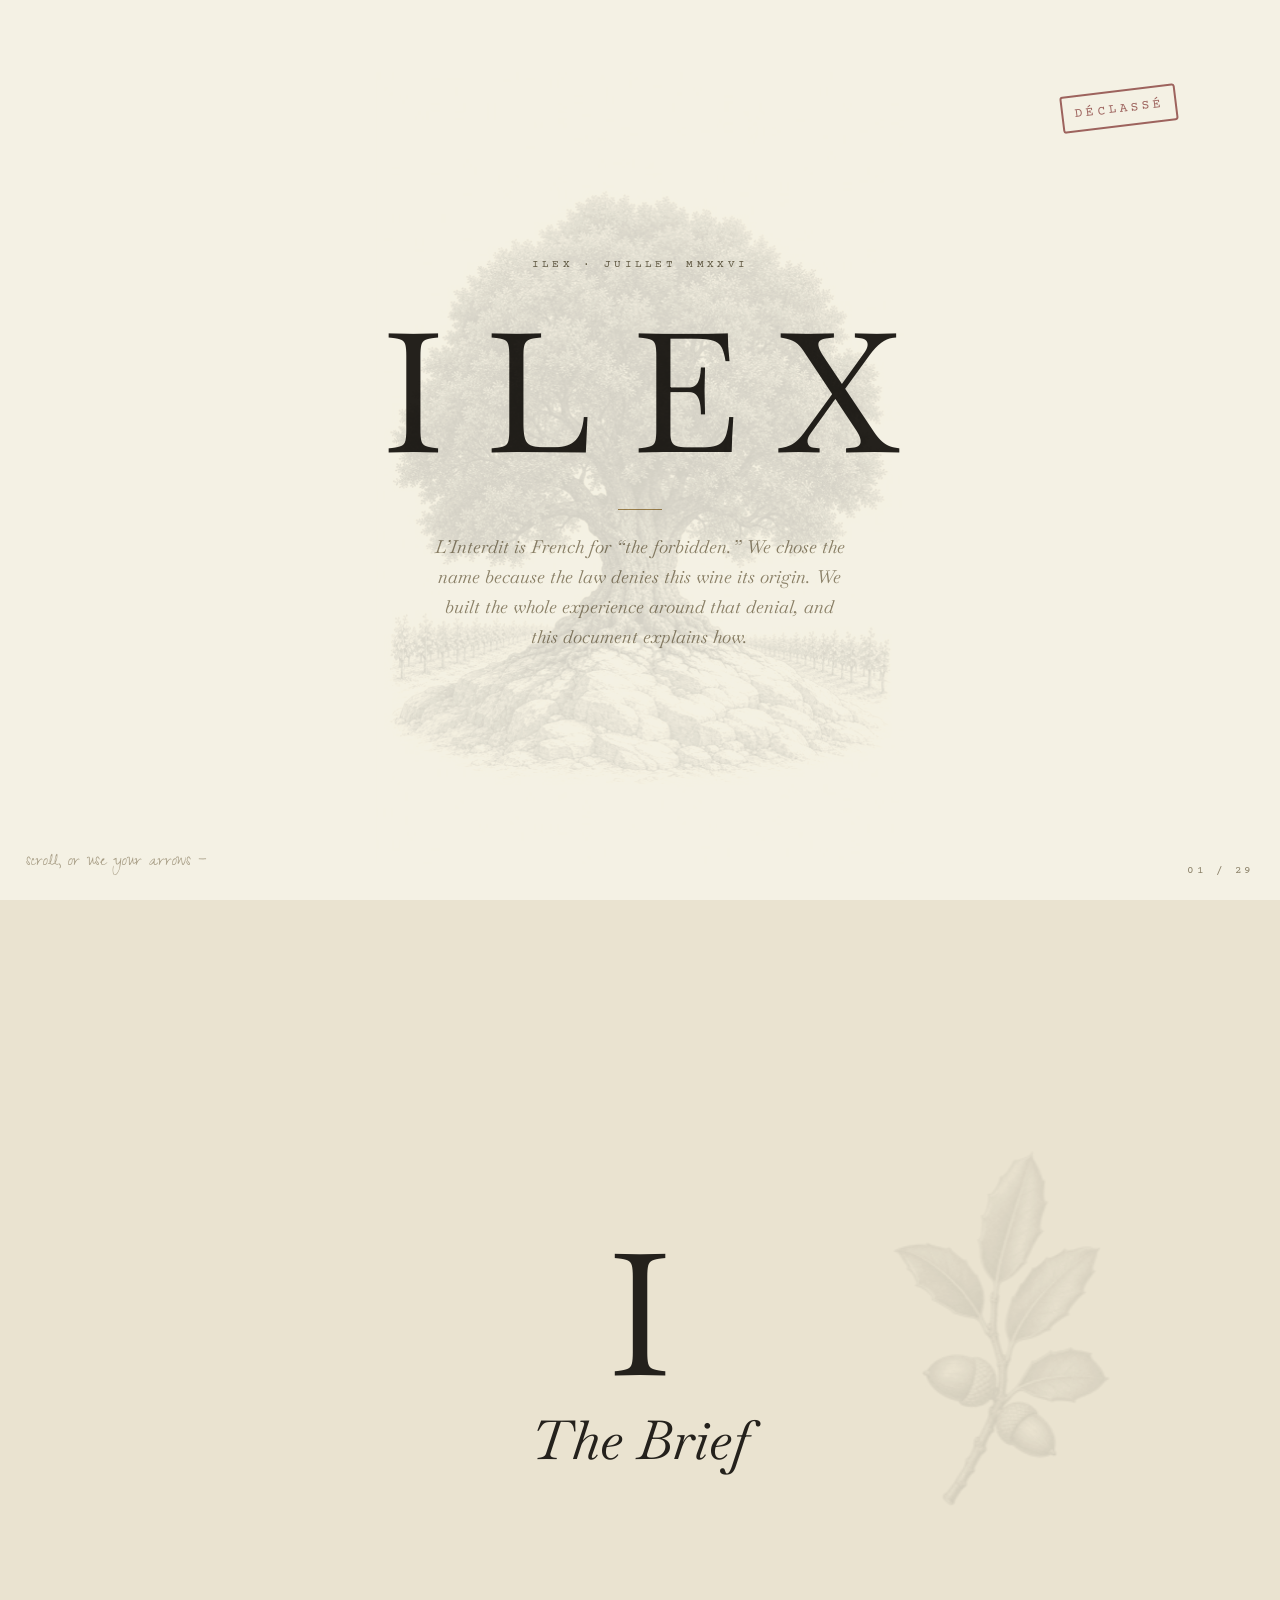
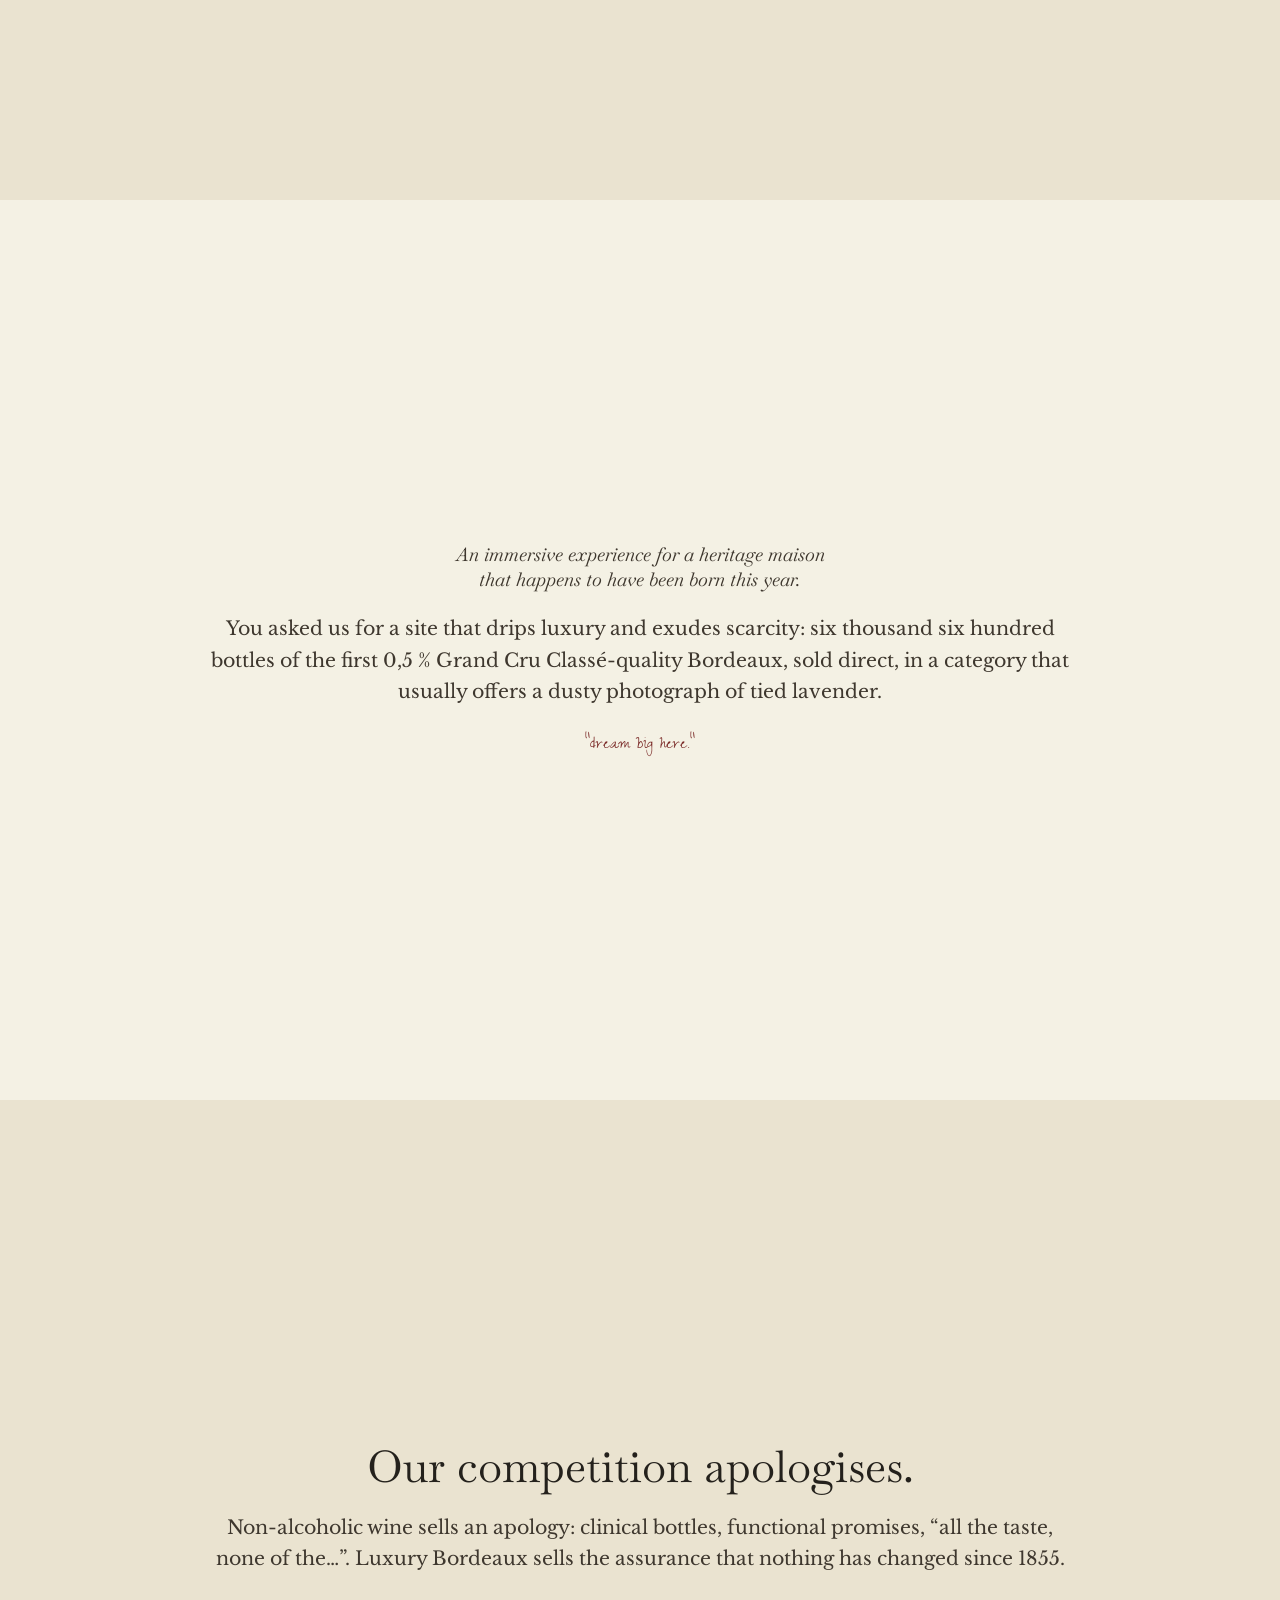
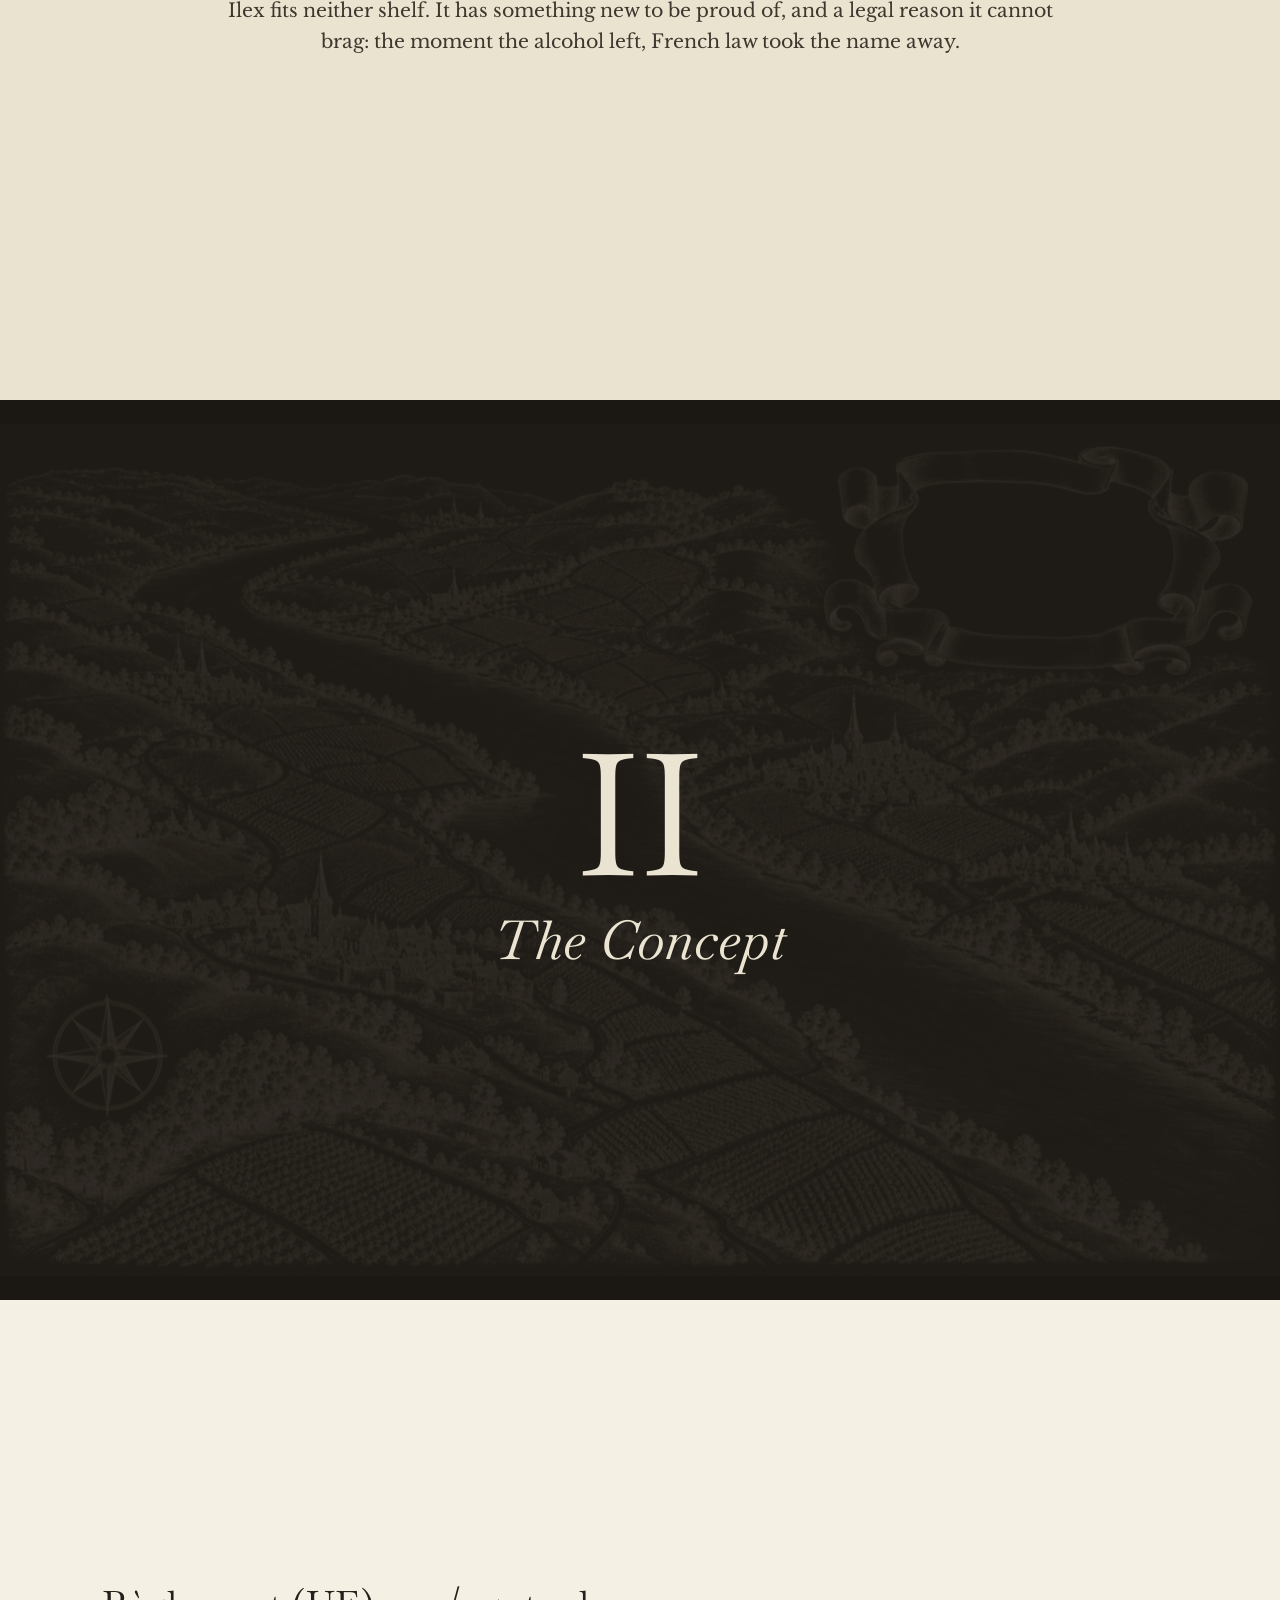
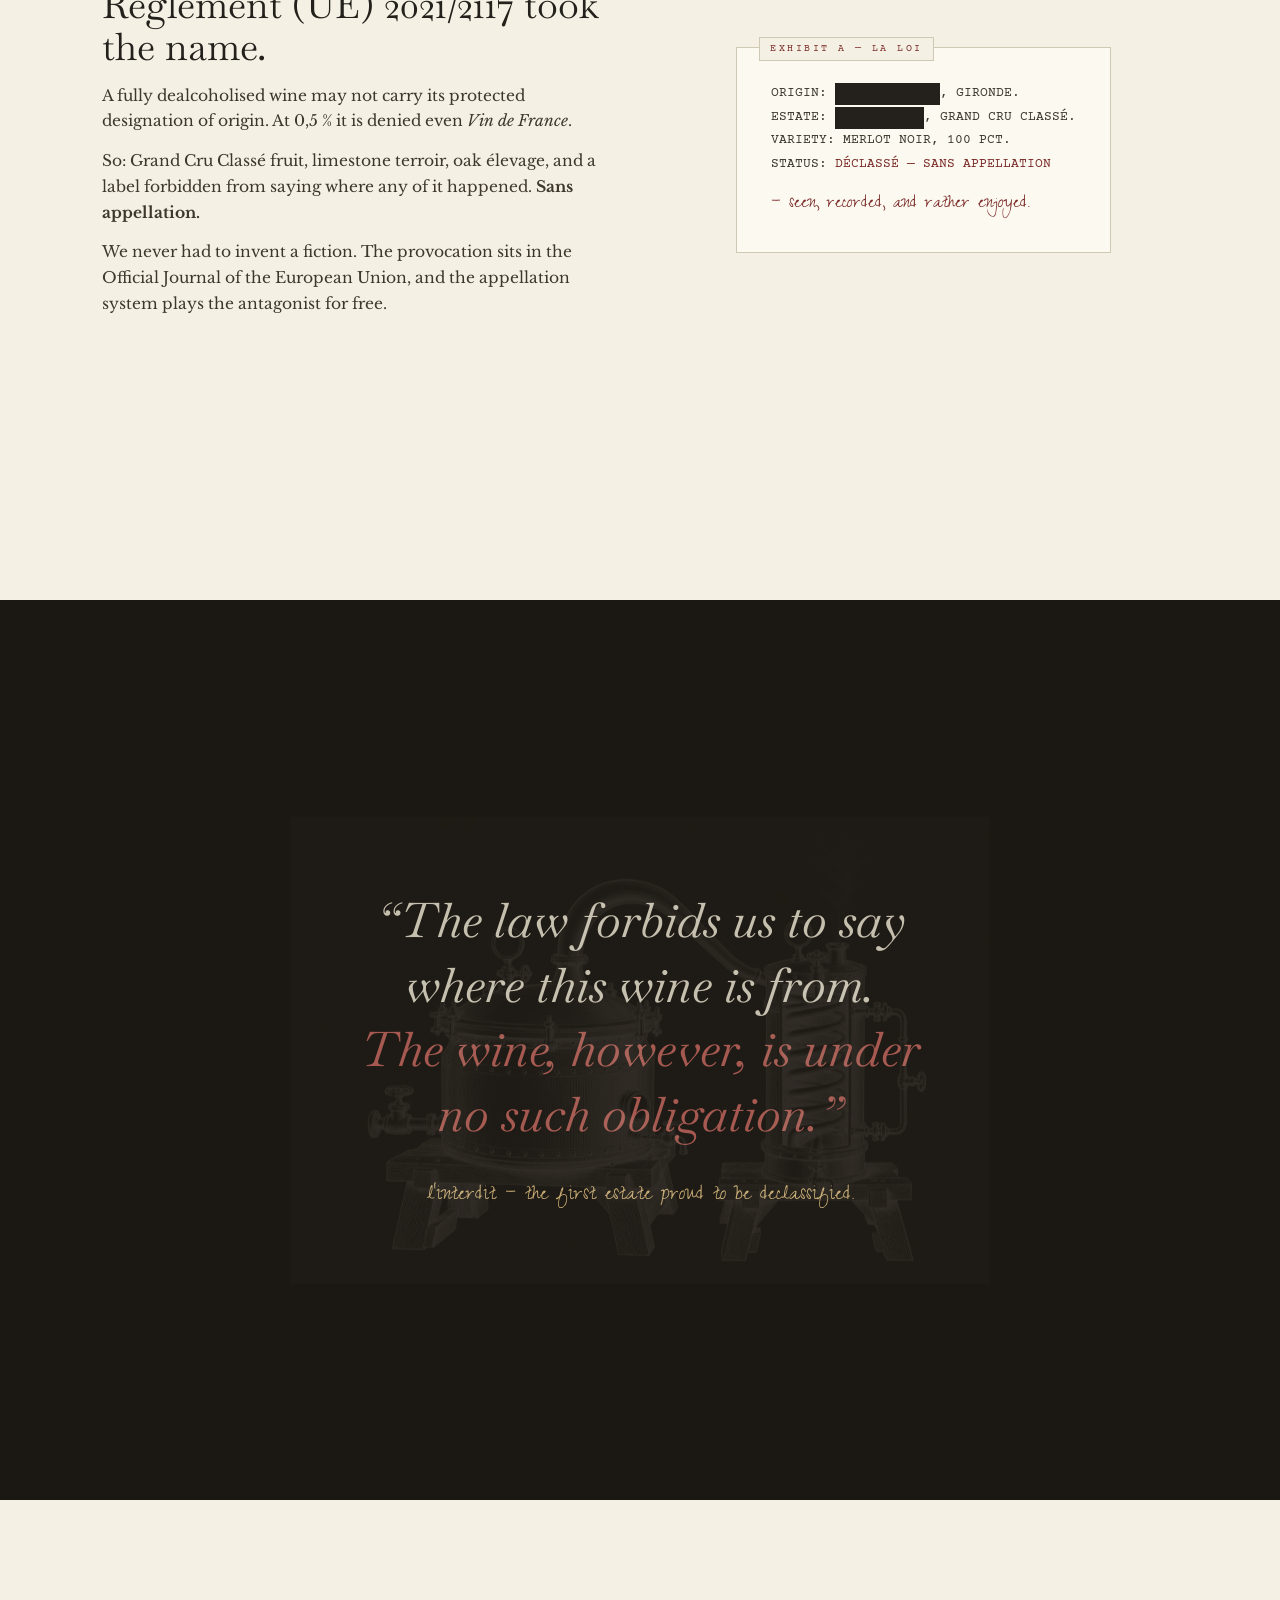
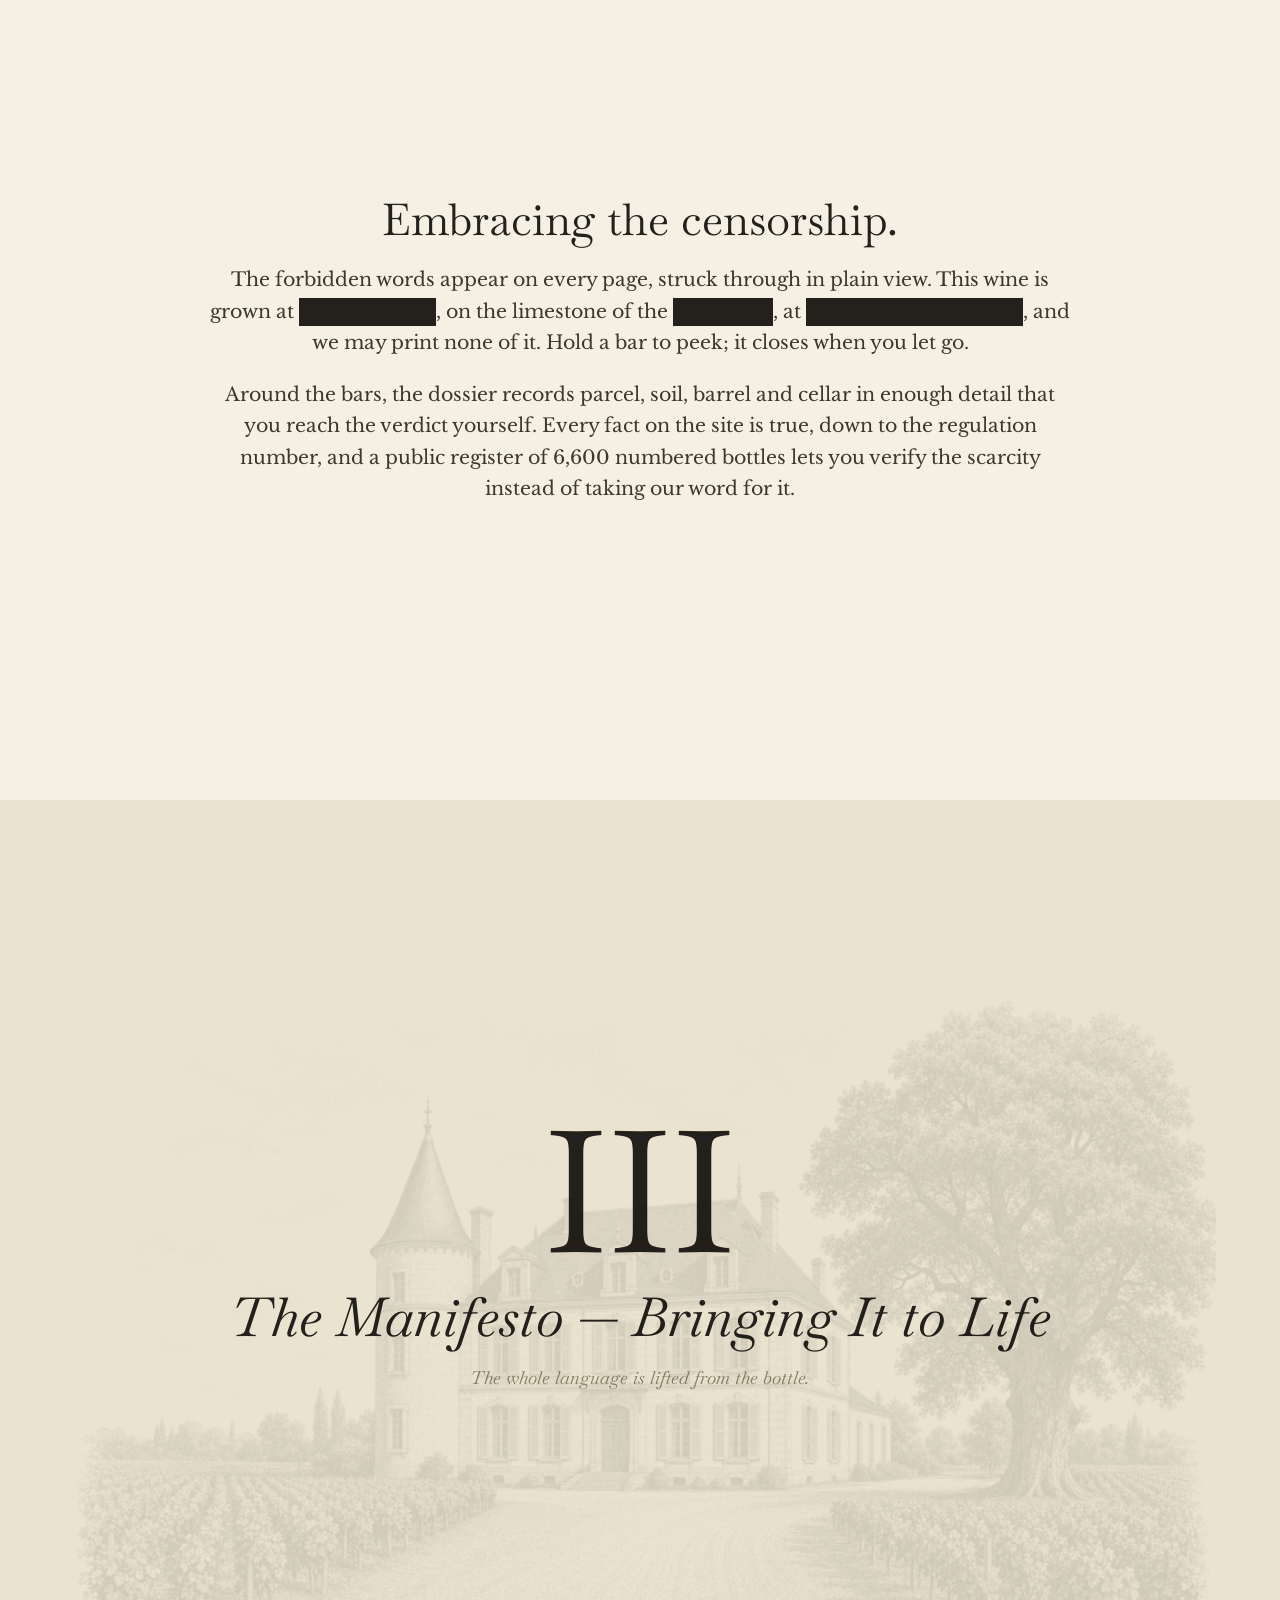
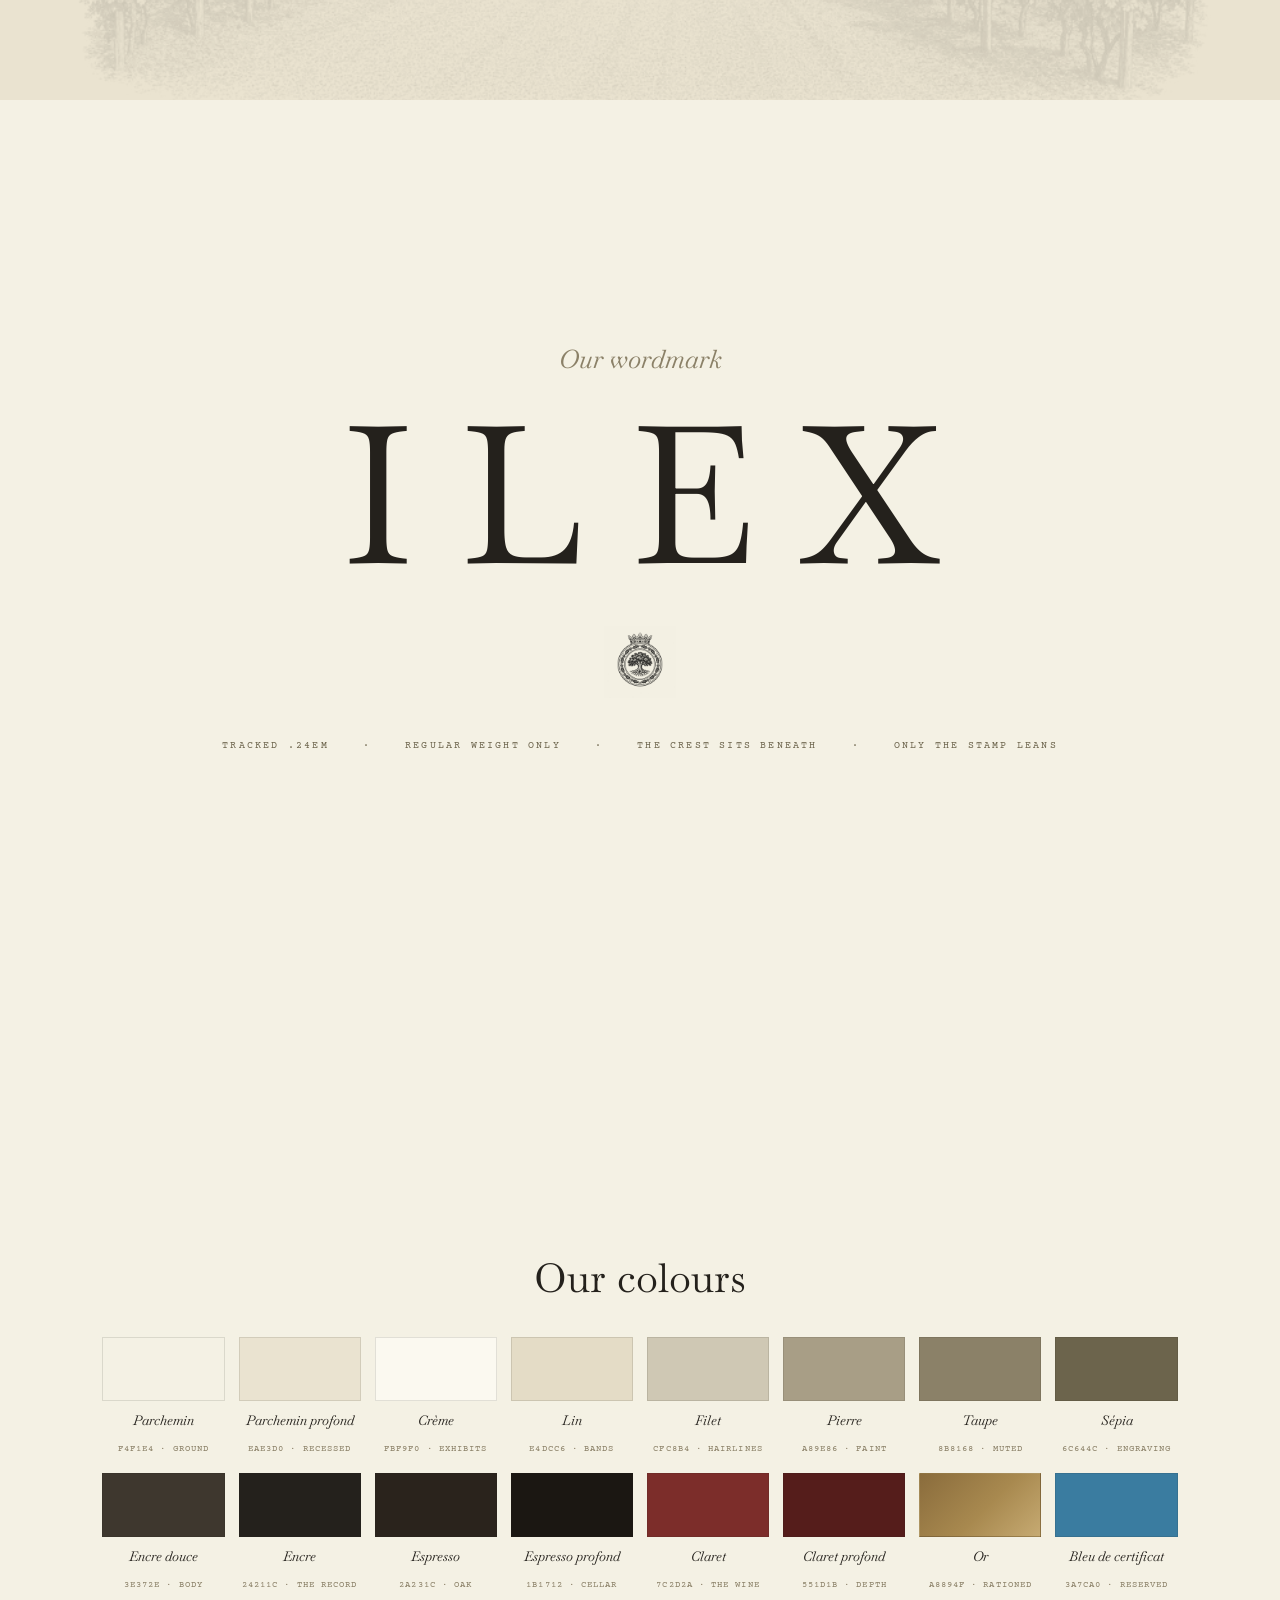
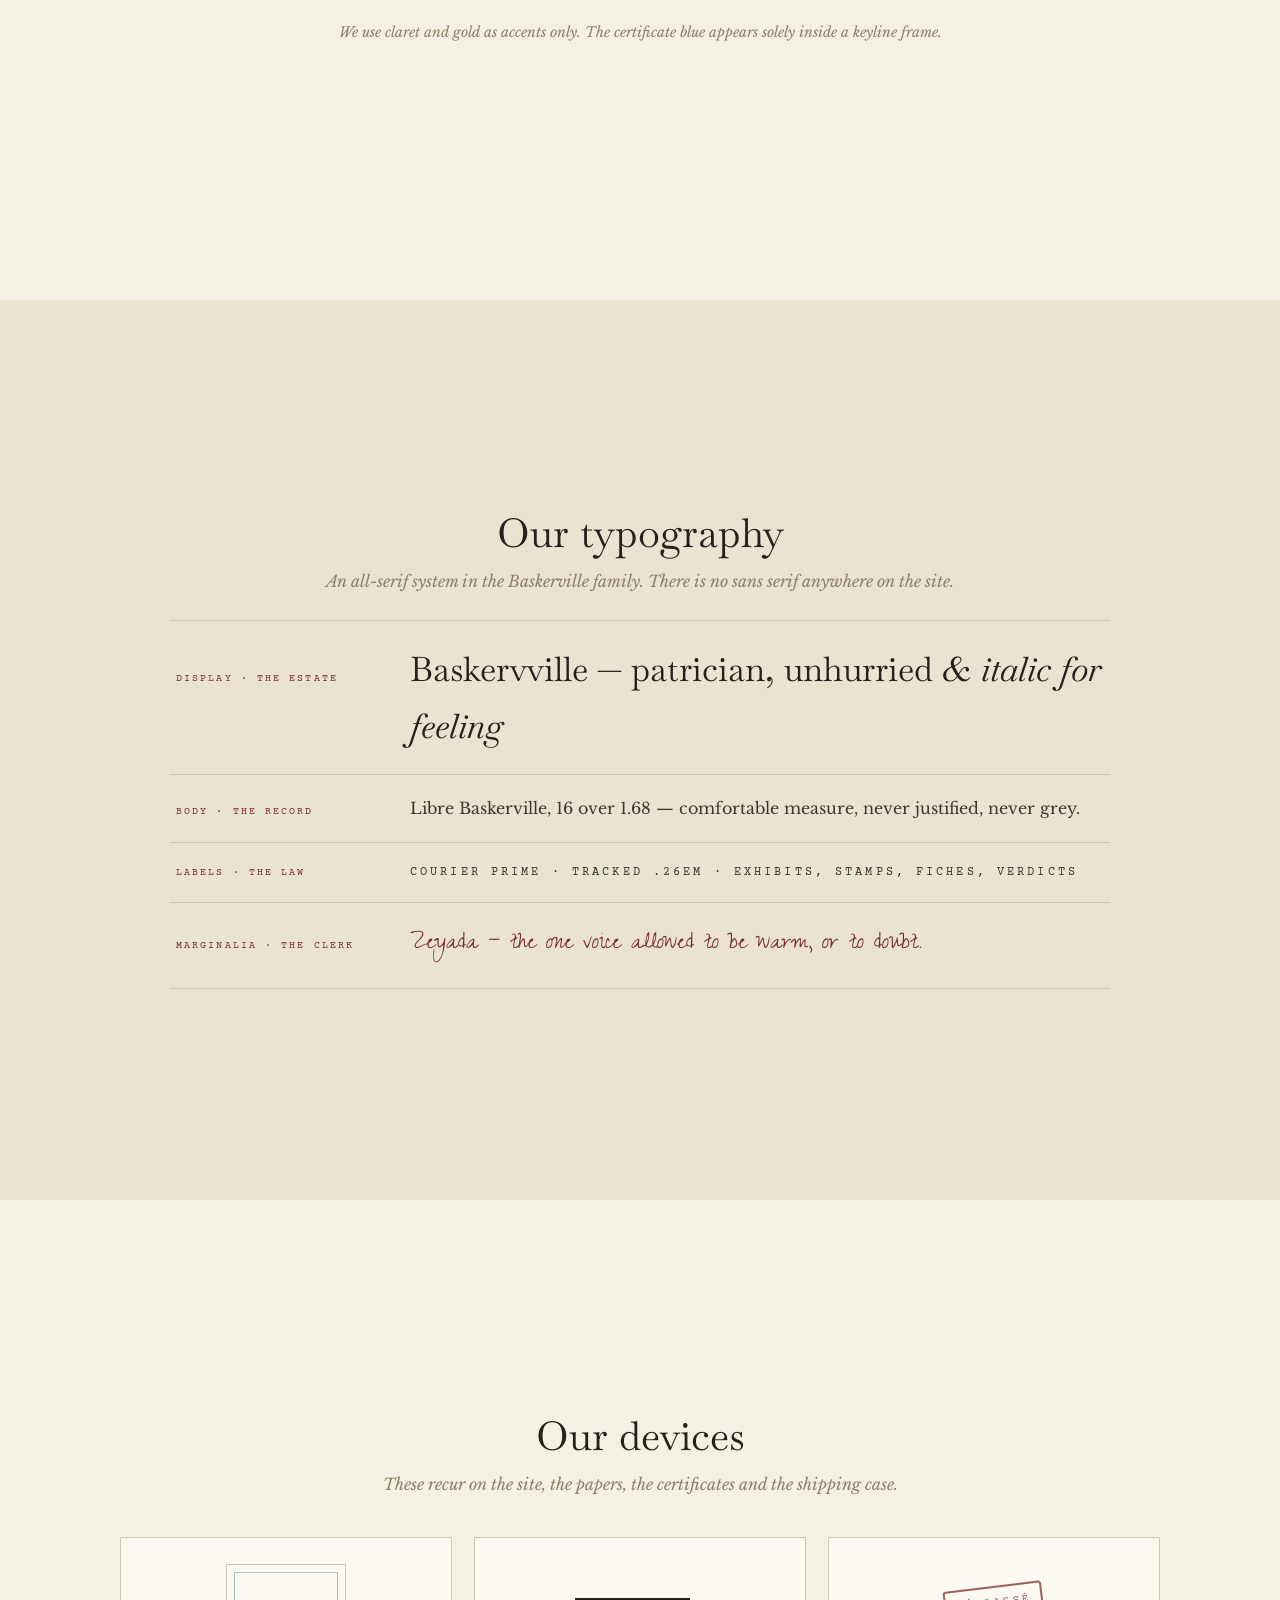
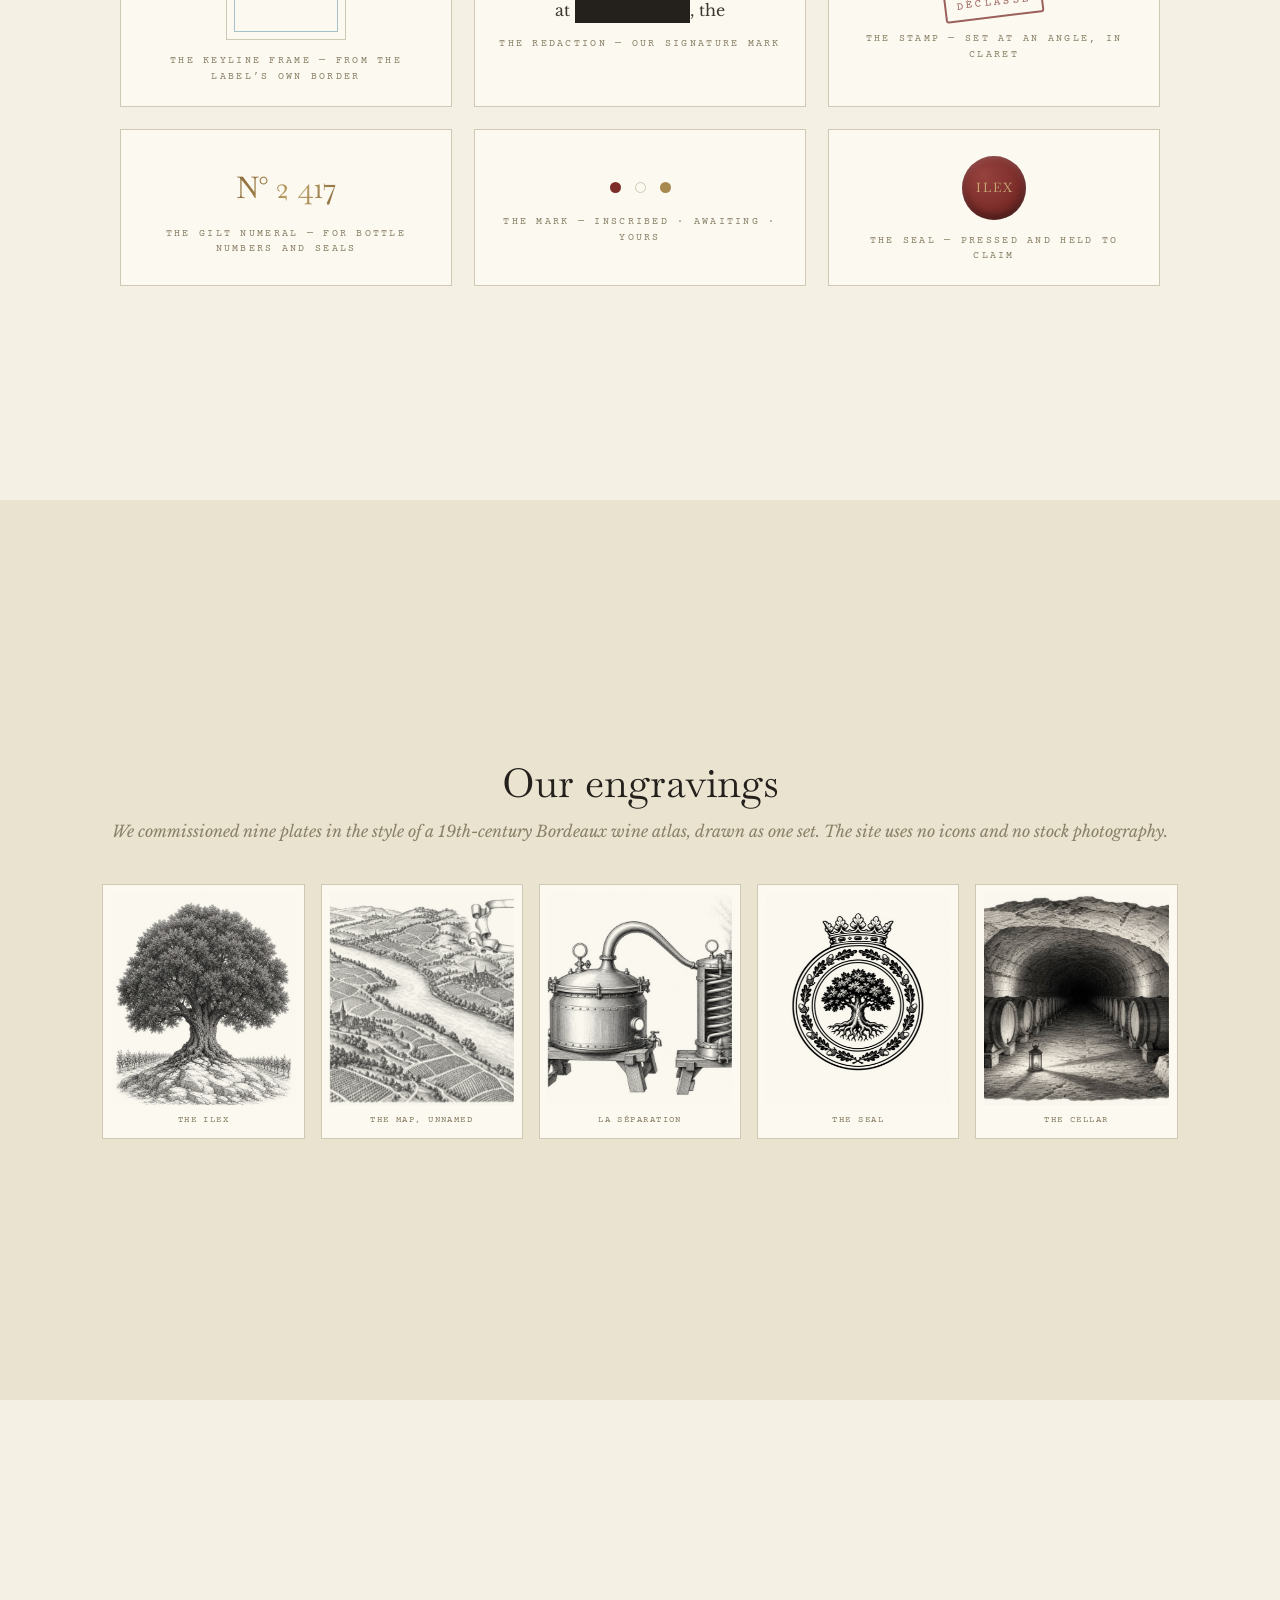
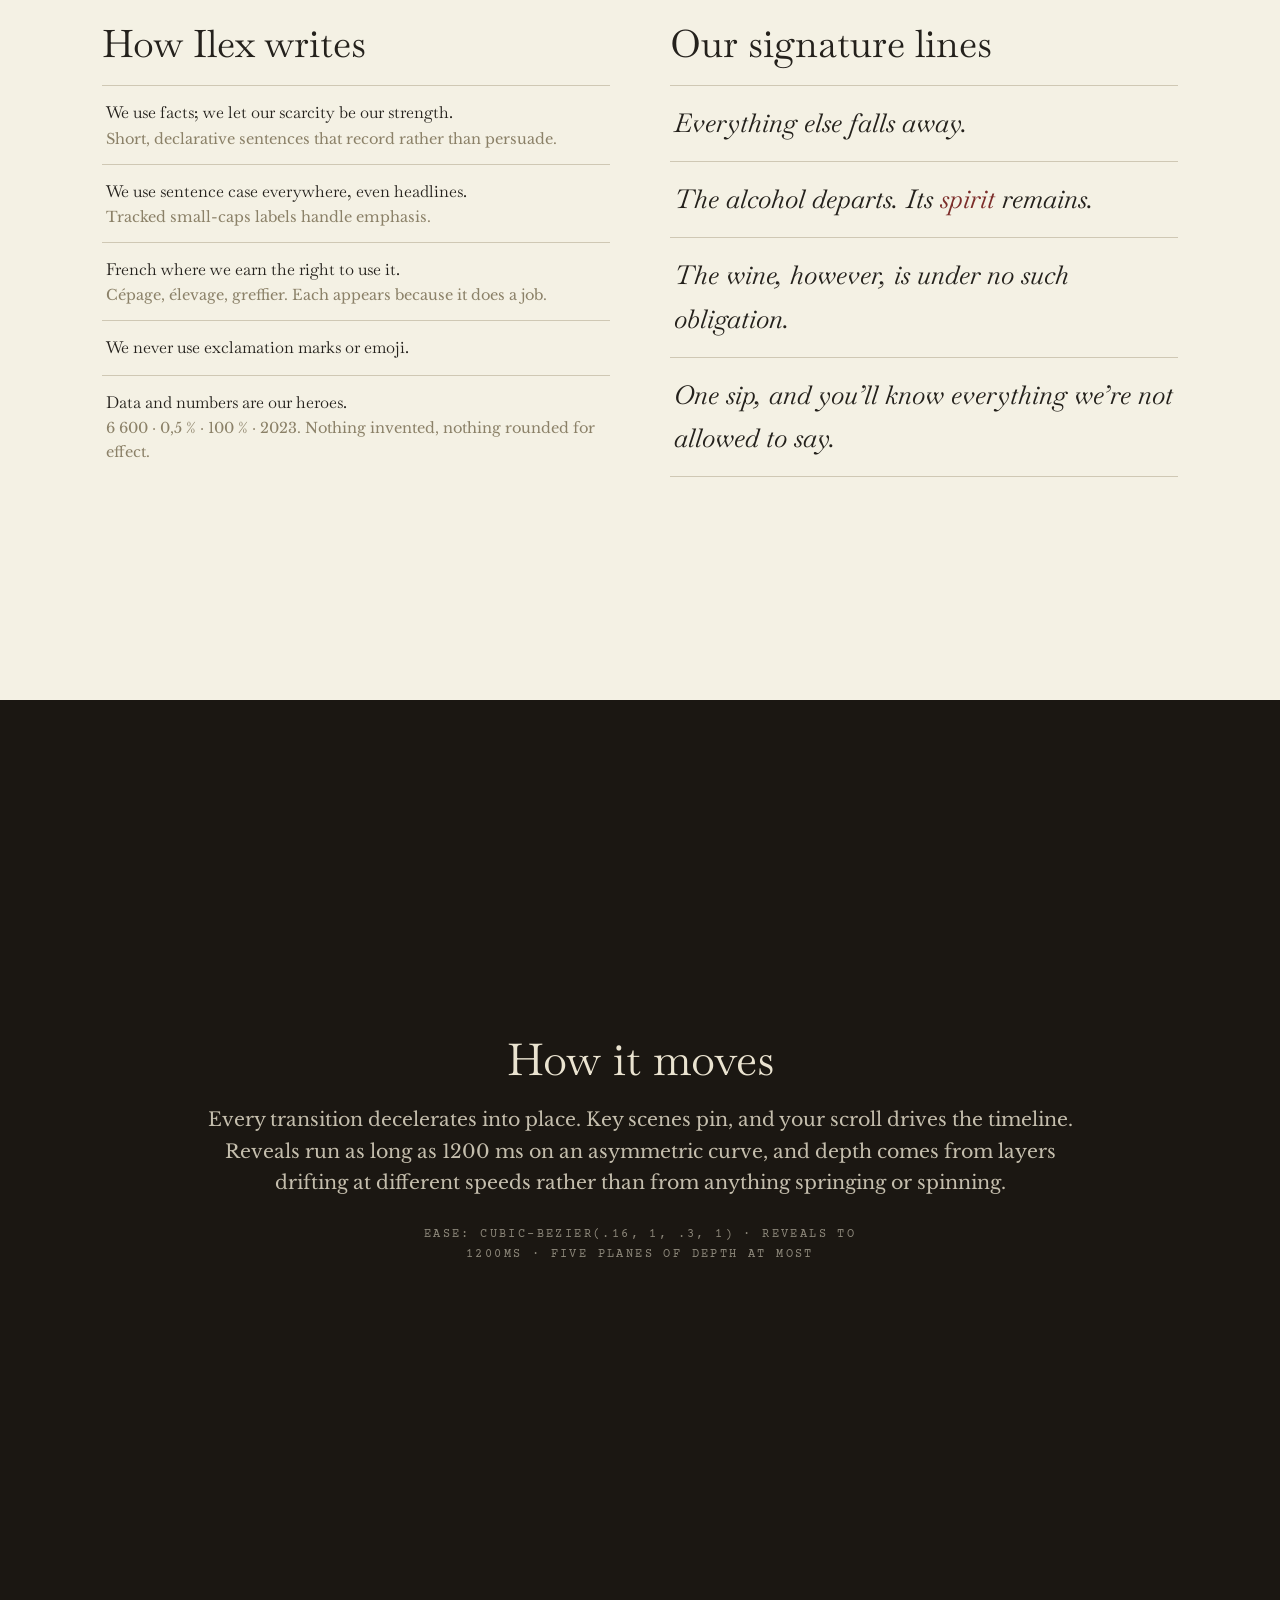
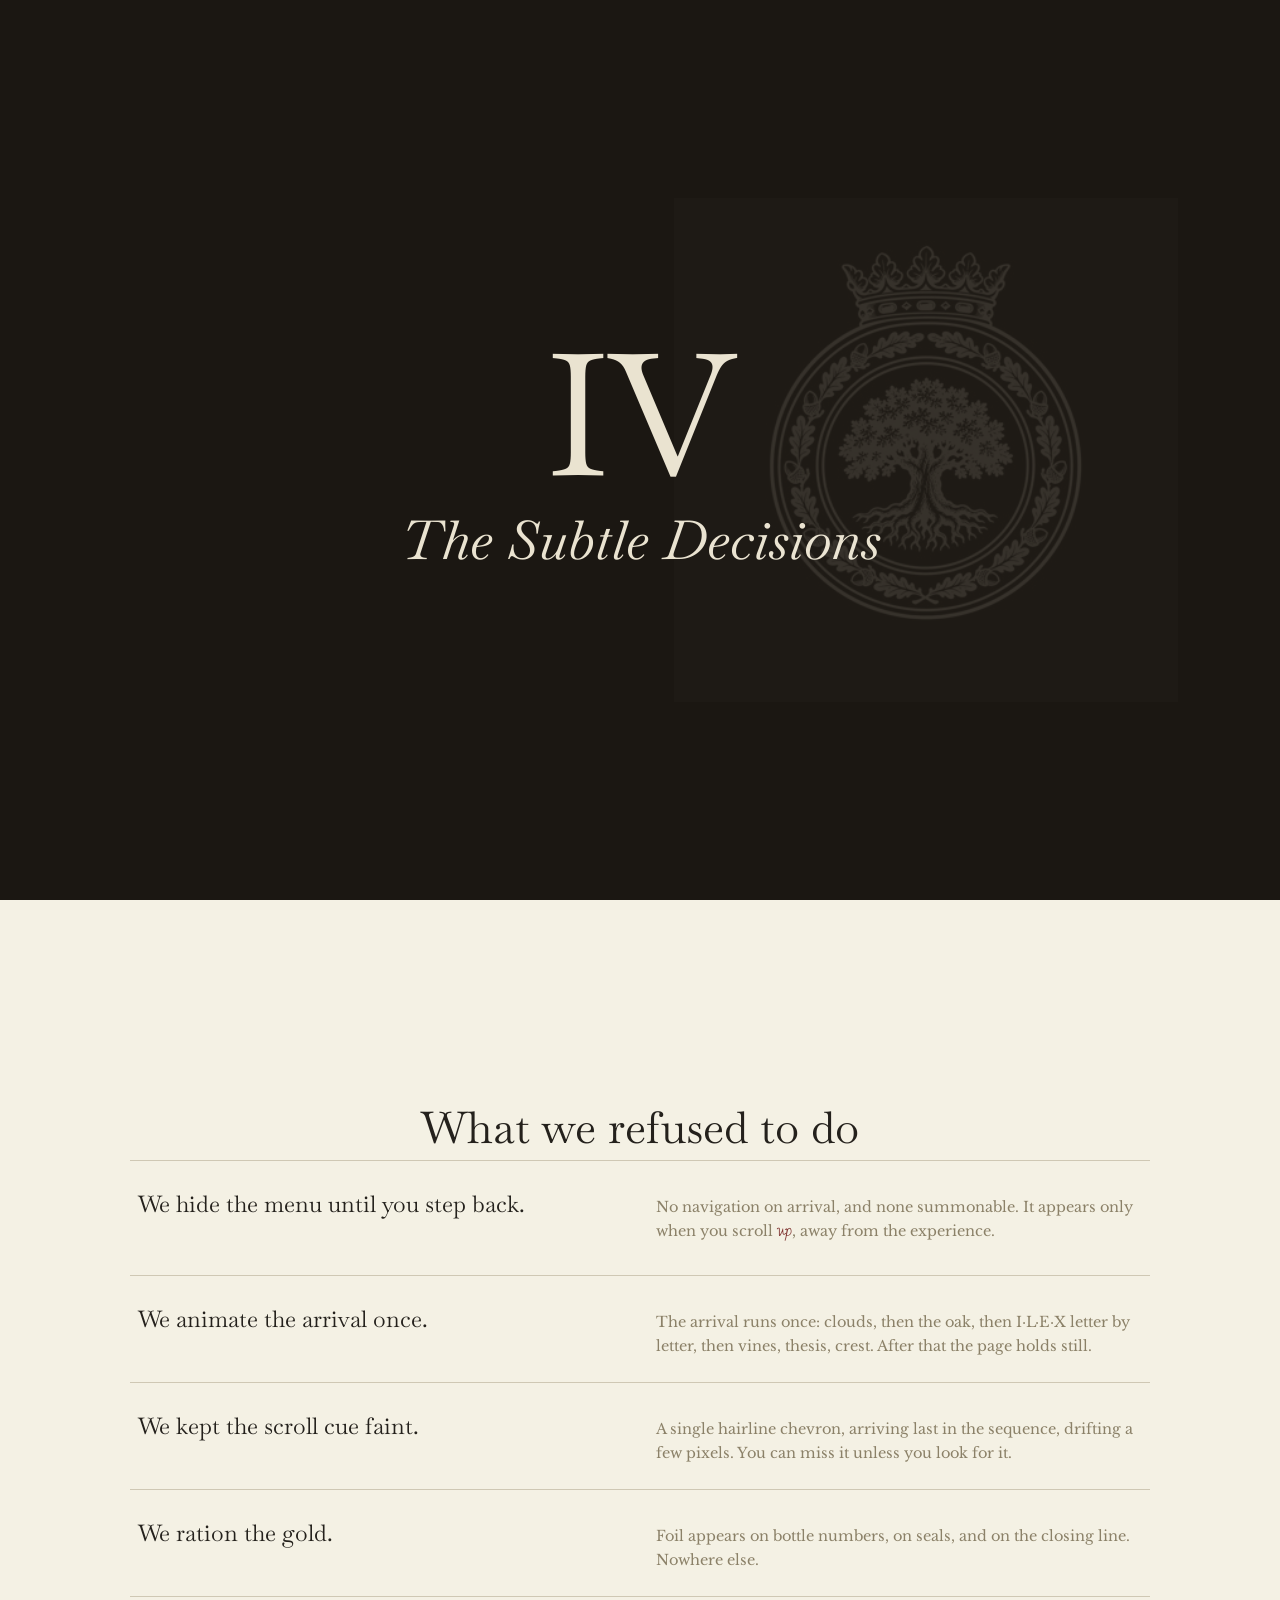
==== commit fa698a0a: "Comma, not em dash Co-Authored-By: Claude Fable 5 <noreply@anthropic.com>" ====
--- a/deck/index.html
+++ b/deck/index.html
@@ -301,7 +301,7 @@
 <section class="slide">
   <div class="body-max">
     <h2 class="rv" style="font-size:clamp(28px,3.6vw,44px)">Embracing the censorship.</h2>
-    <p class="rv d1">The forbidden words appear on every page, struck through in plain view. This wine is grown at <span class="redact" style="transition-delay:.9s">Saint-Émilion</span>, on the limestone of the <span class="redact" style="transition-delay:1.4s">right bank</span>, at <span class="redact" style="transition-delay:1.9s">Château Franc Mayne</span> — and we may print none of it. Hold a bar to peek; it closes when you let go.</p>
+    <p class="rv d1">The forbidden words appear on every page, struck through in plain view. This wine is grown at <span class="redact" style="transition-delay:.9s">Saint-Émilion</span>, on the limestone of the <span class="redact" style="transition-delay:1.4s">right bank</span>, at <span class="redact" style="transition-delay:1.9s">Château Franc Mayne</span>, and we may print none of it. Hold a bar to peek; it closes when you let go.</p>
     <p class="rv d2">Around the bars, the dossier records parcel, soil, barrel and cellar in enough detail that you reach the verdict yourself. Every fact on the site is true, down to the regulation number, and a public register of 6,600 numbered bottles lets you verify the scarcity instead of taking our word for it.</p>
   </div>
 </section>
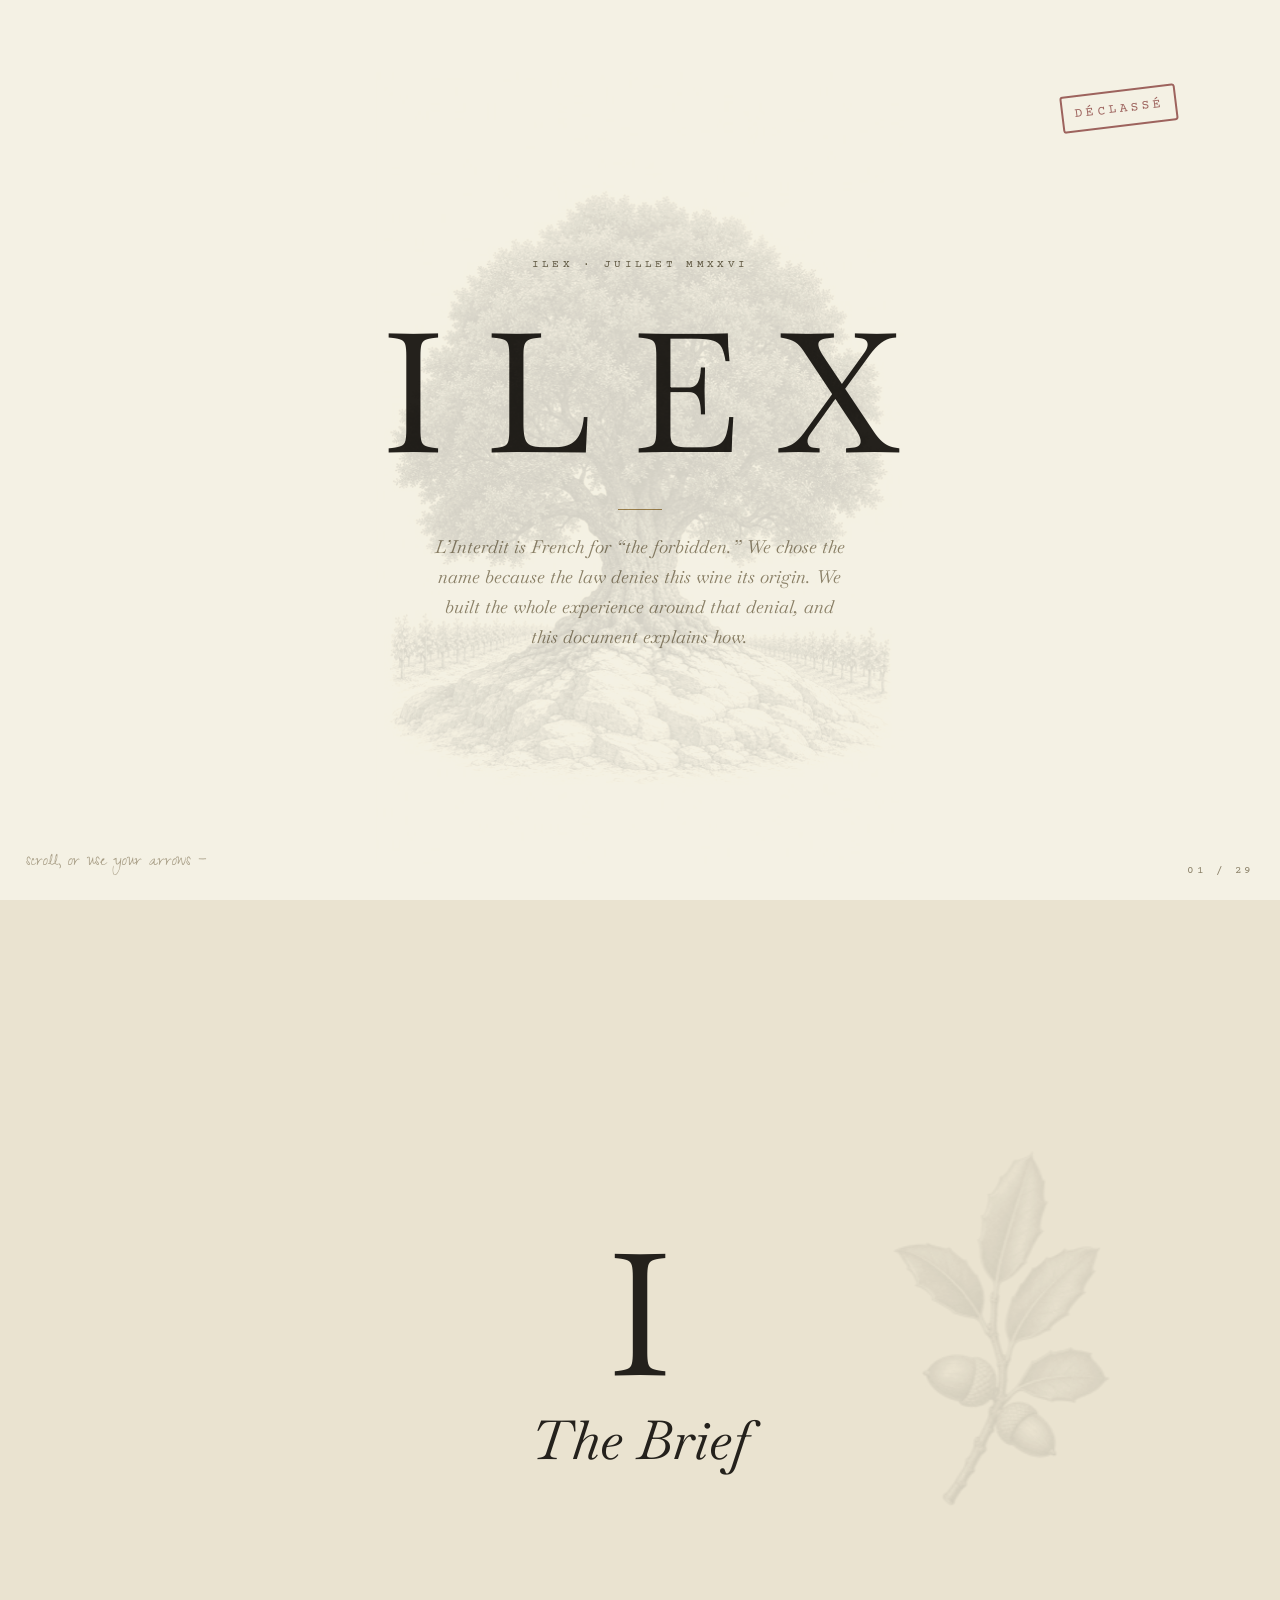
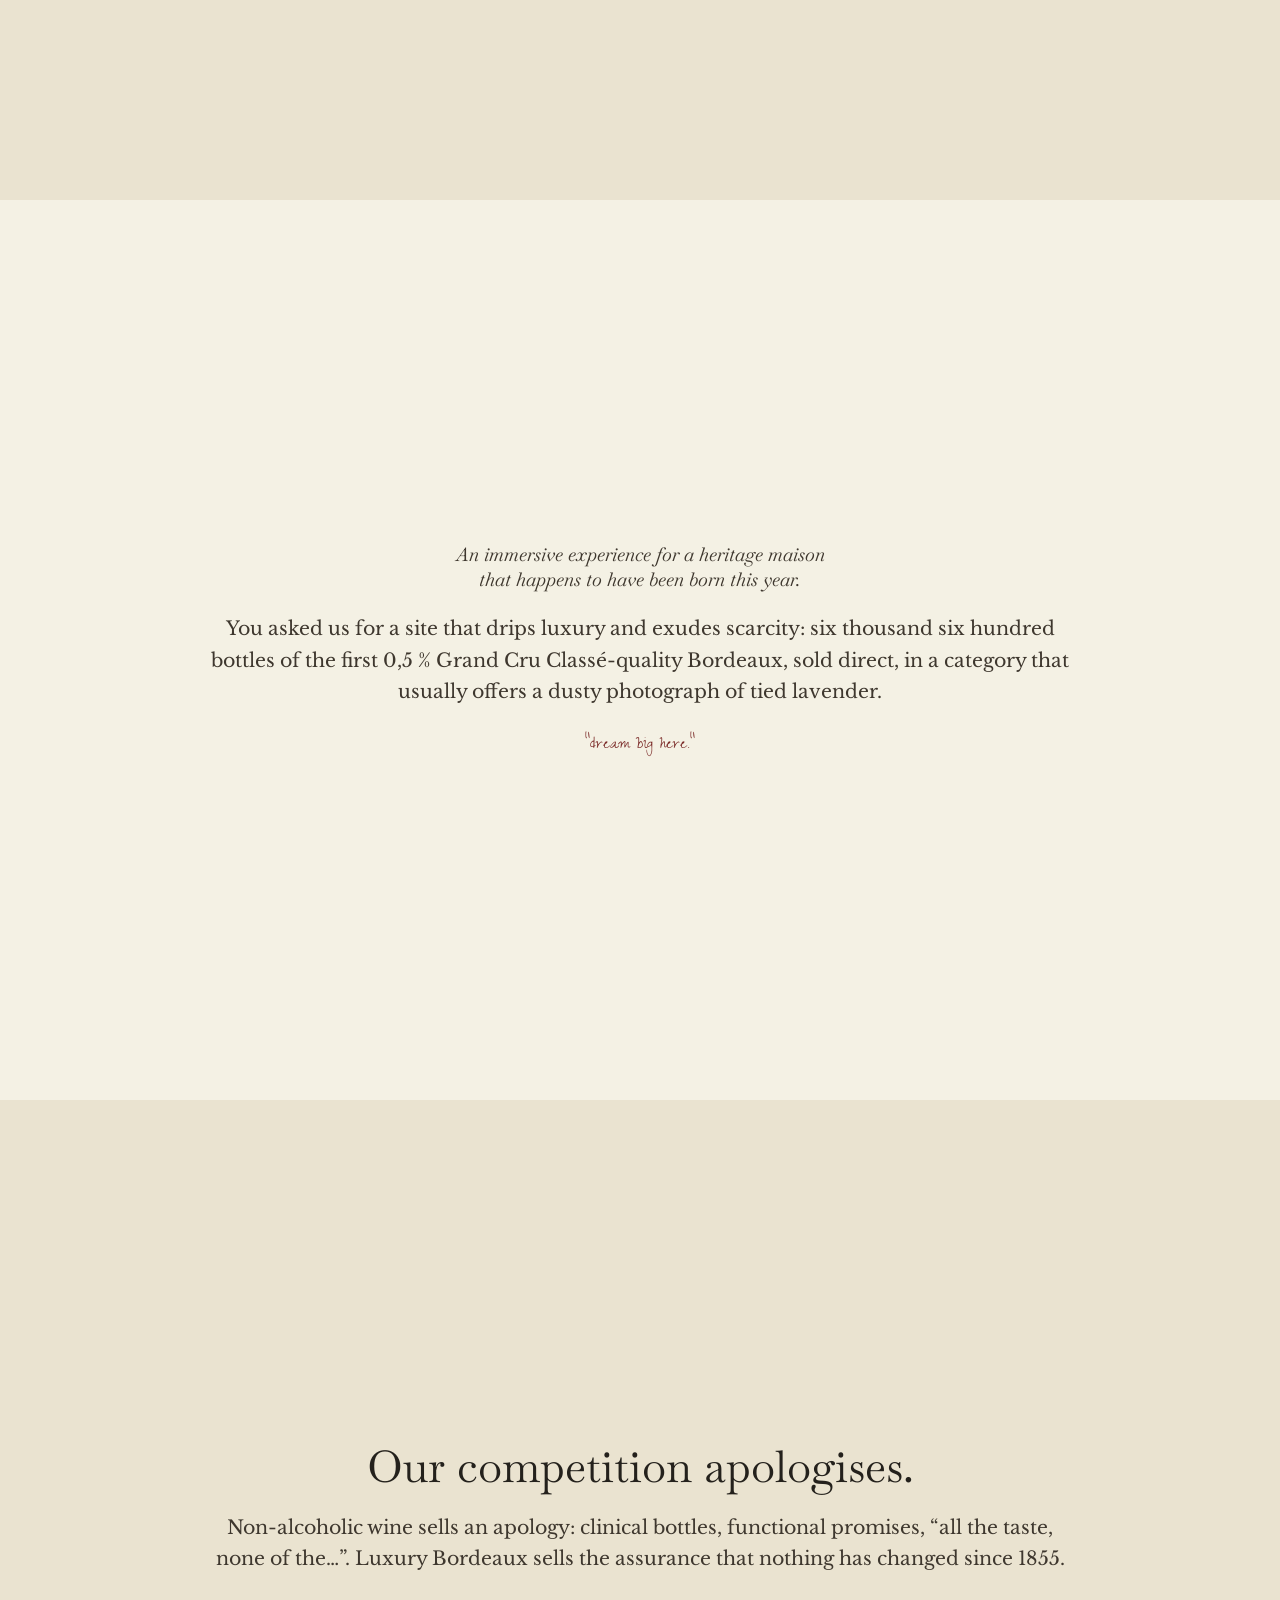
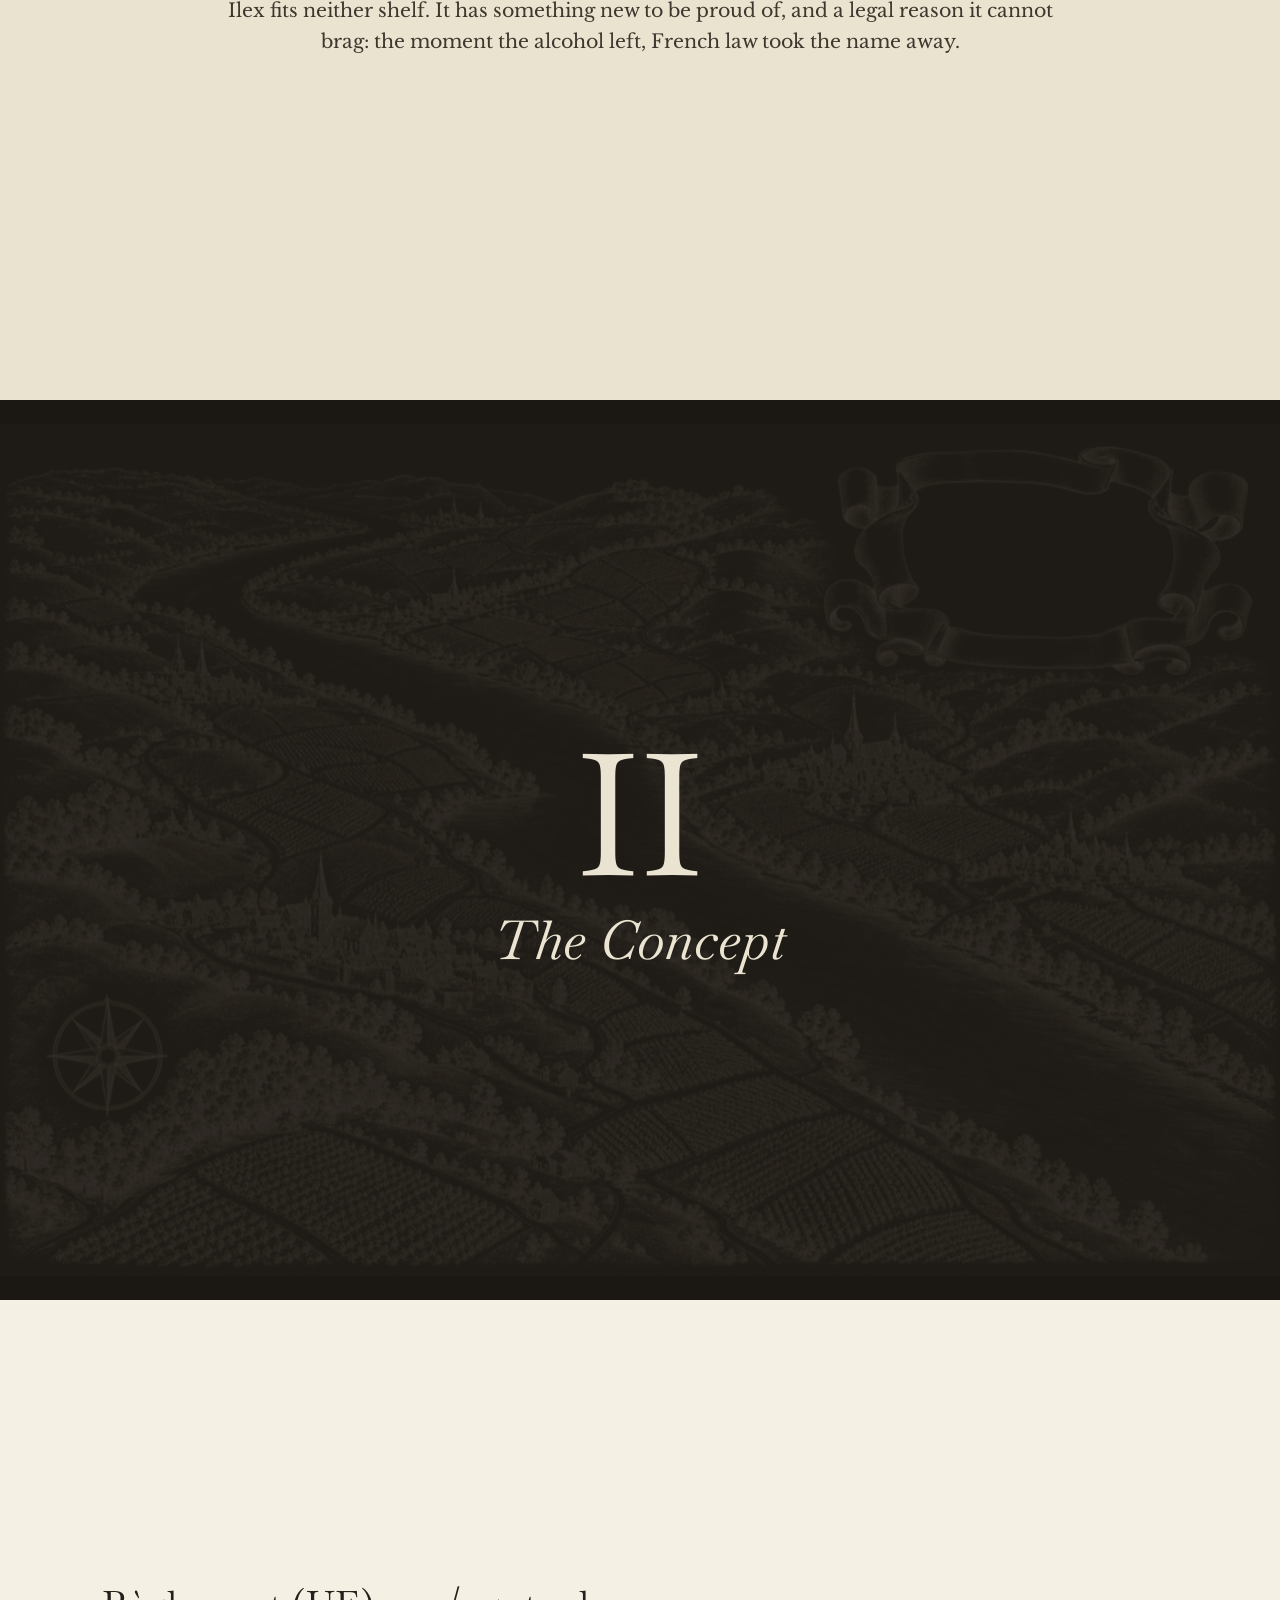
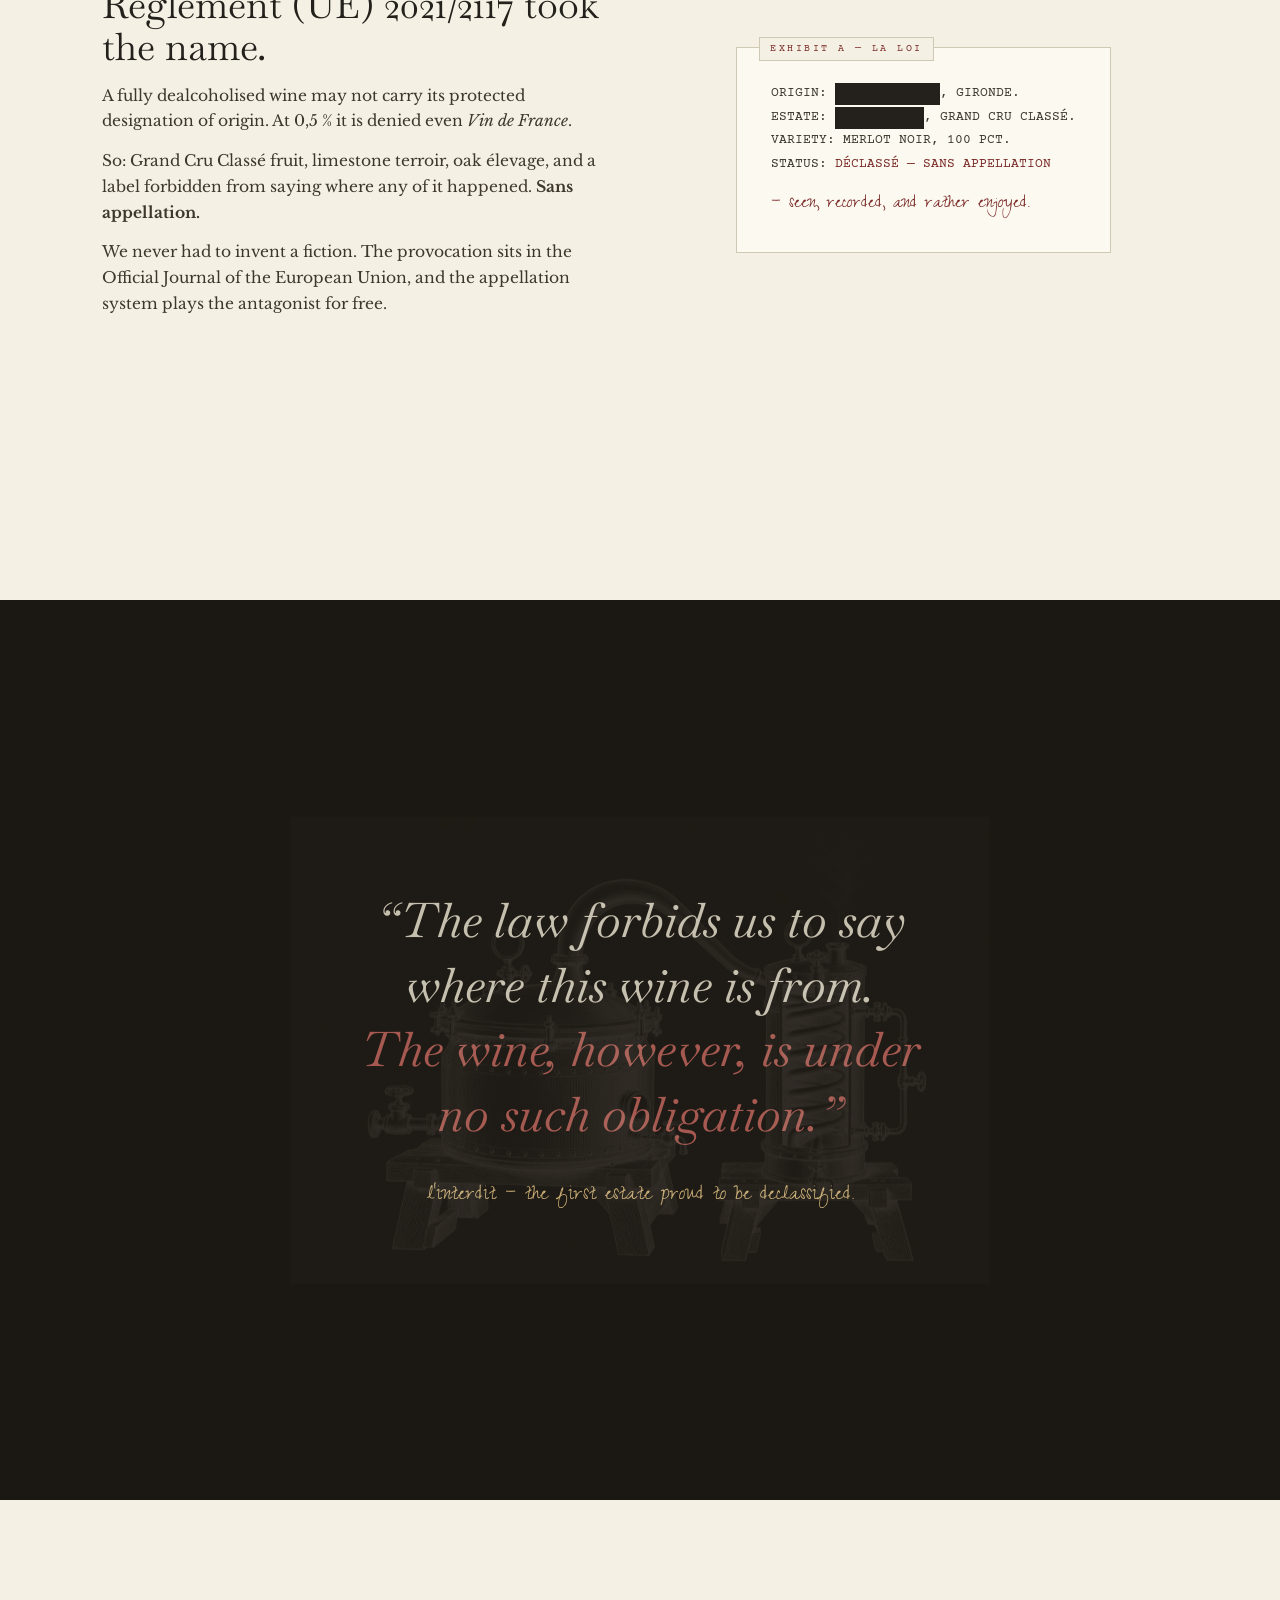
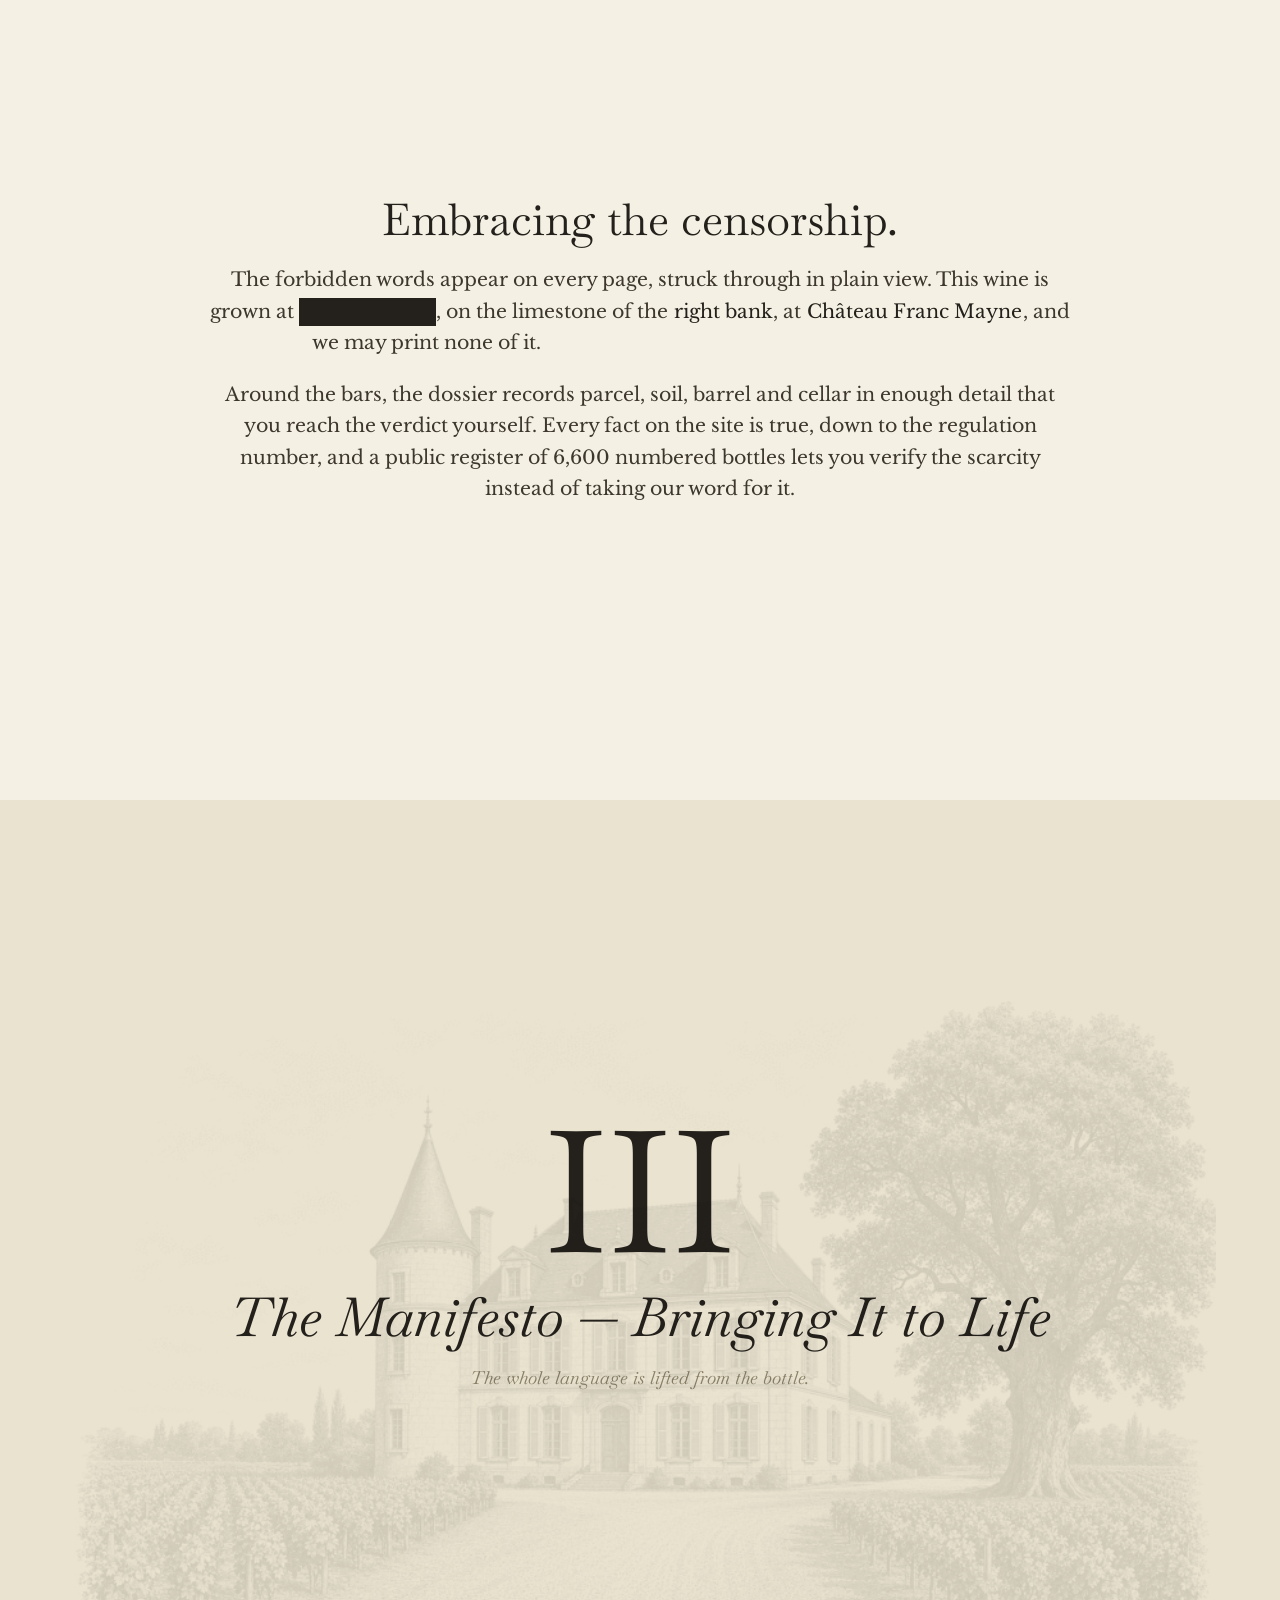
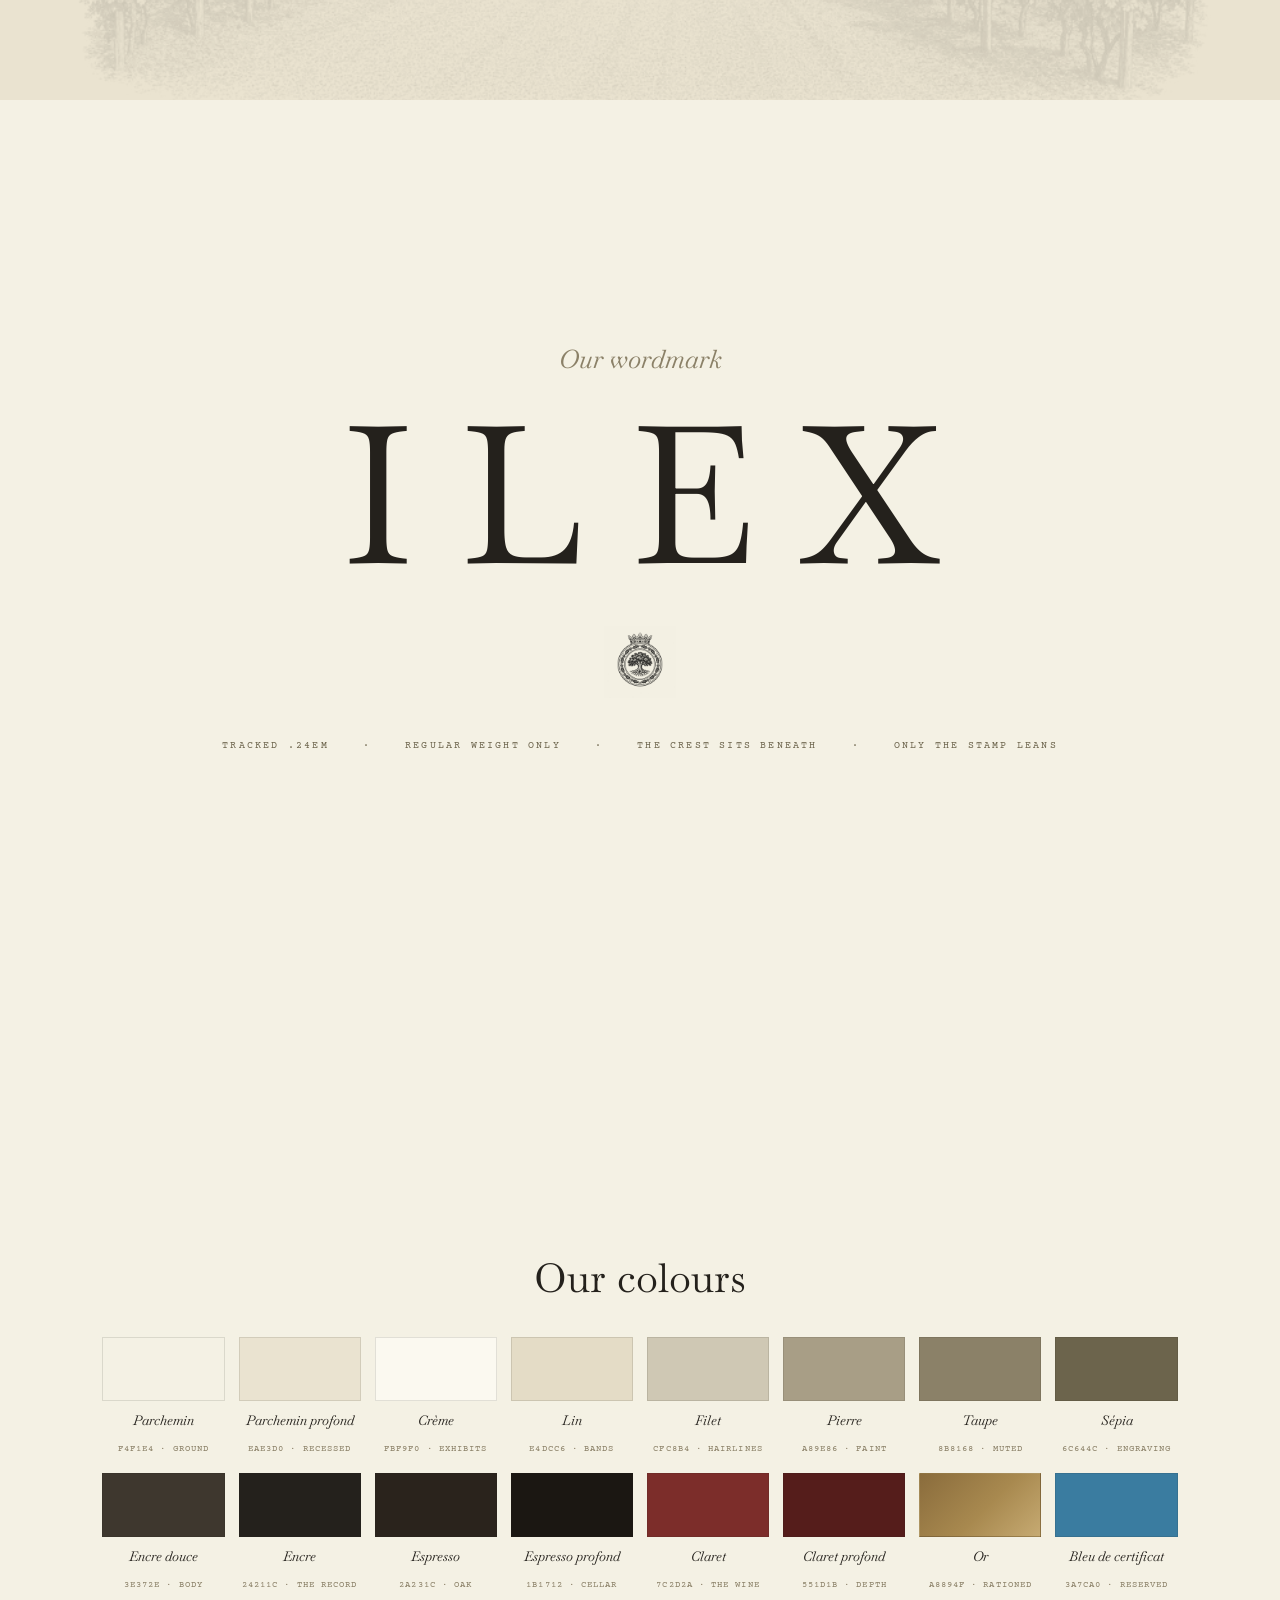
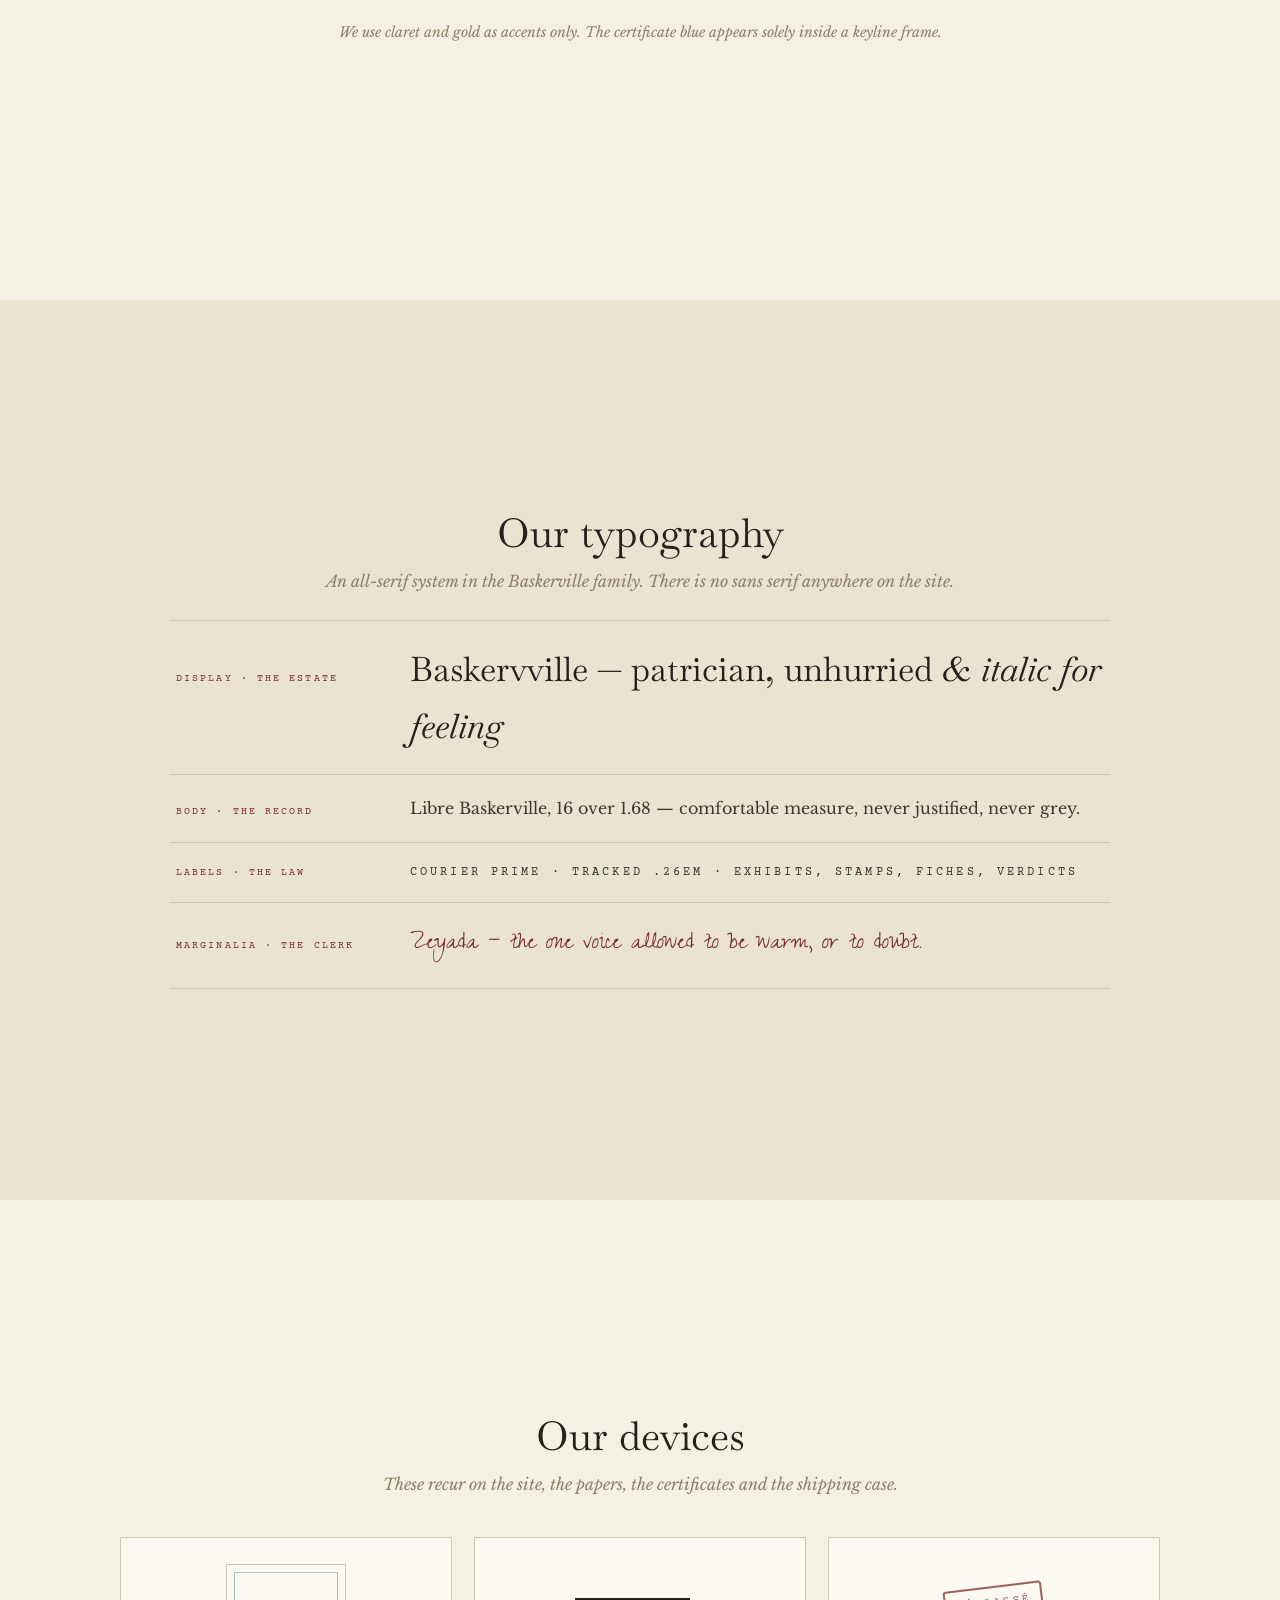
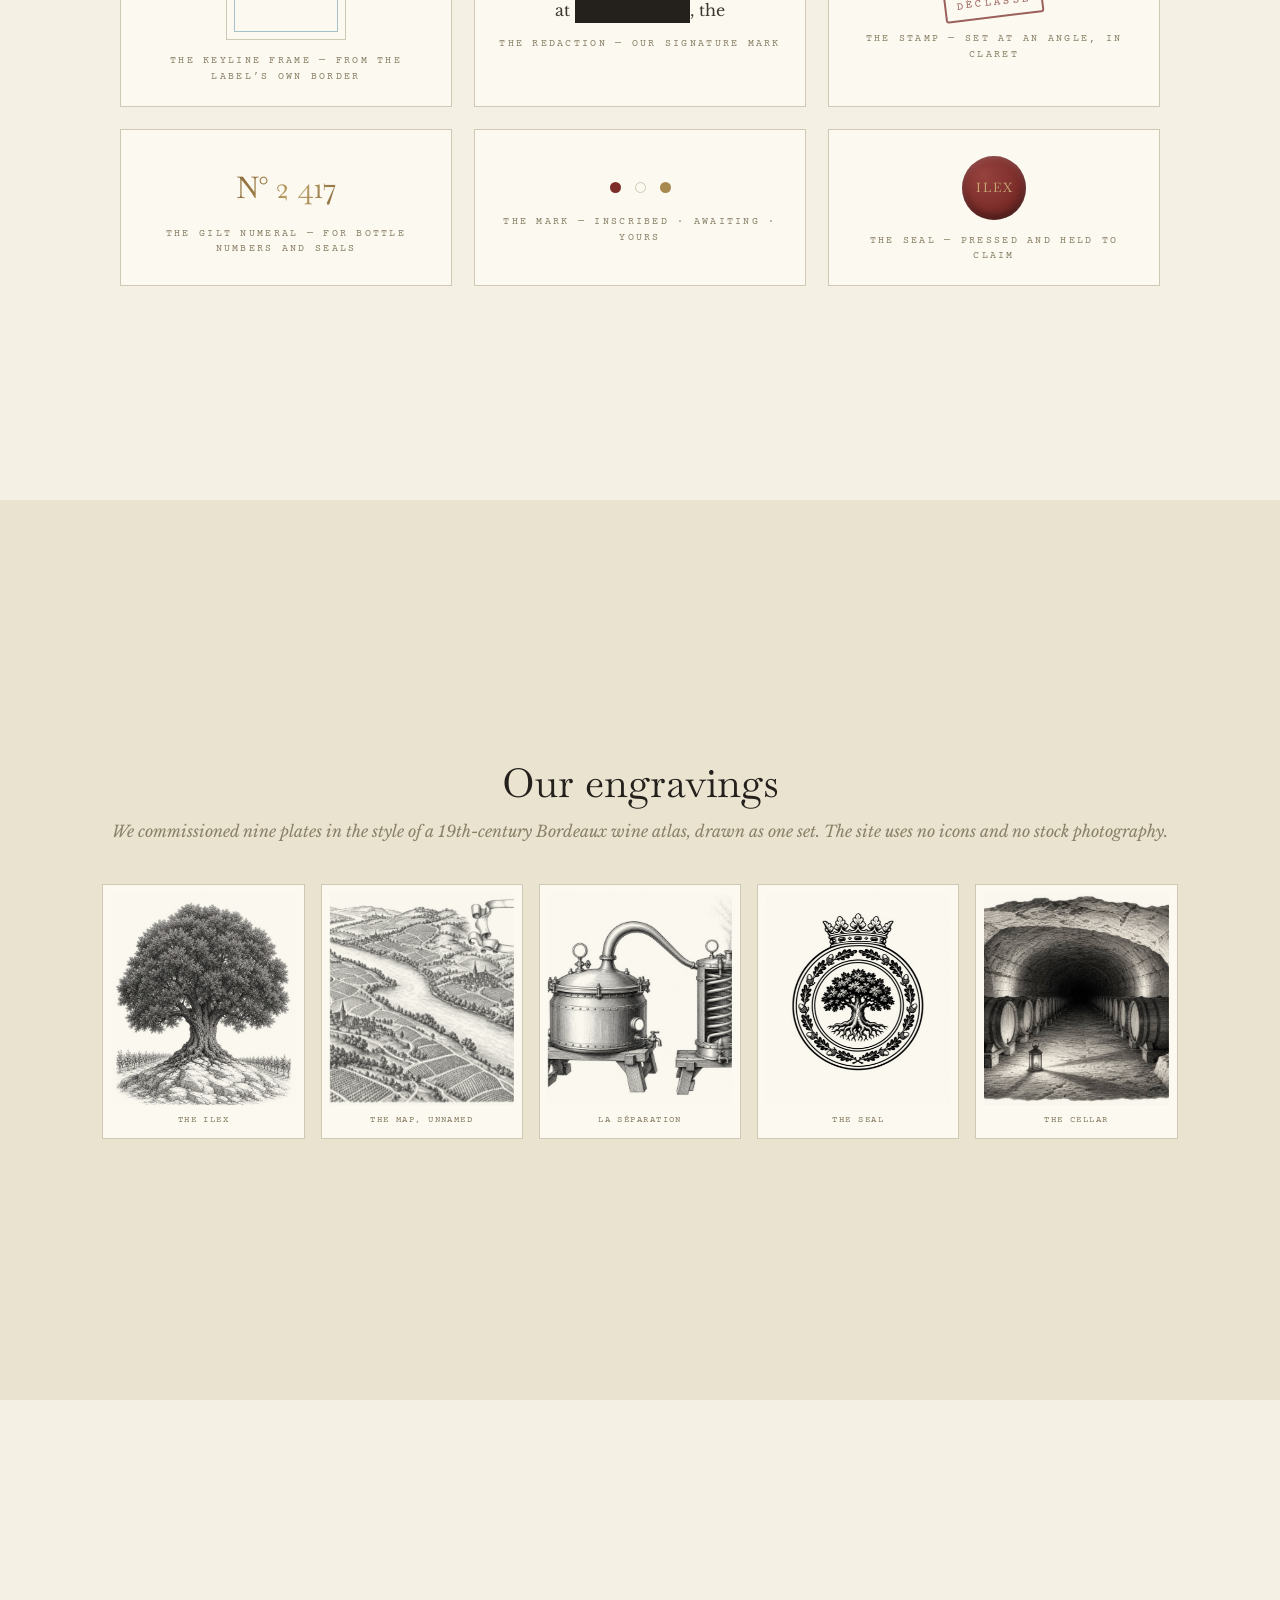
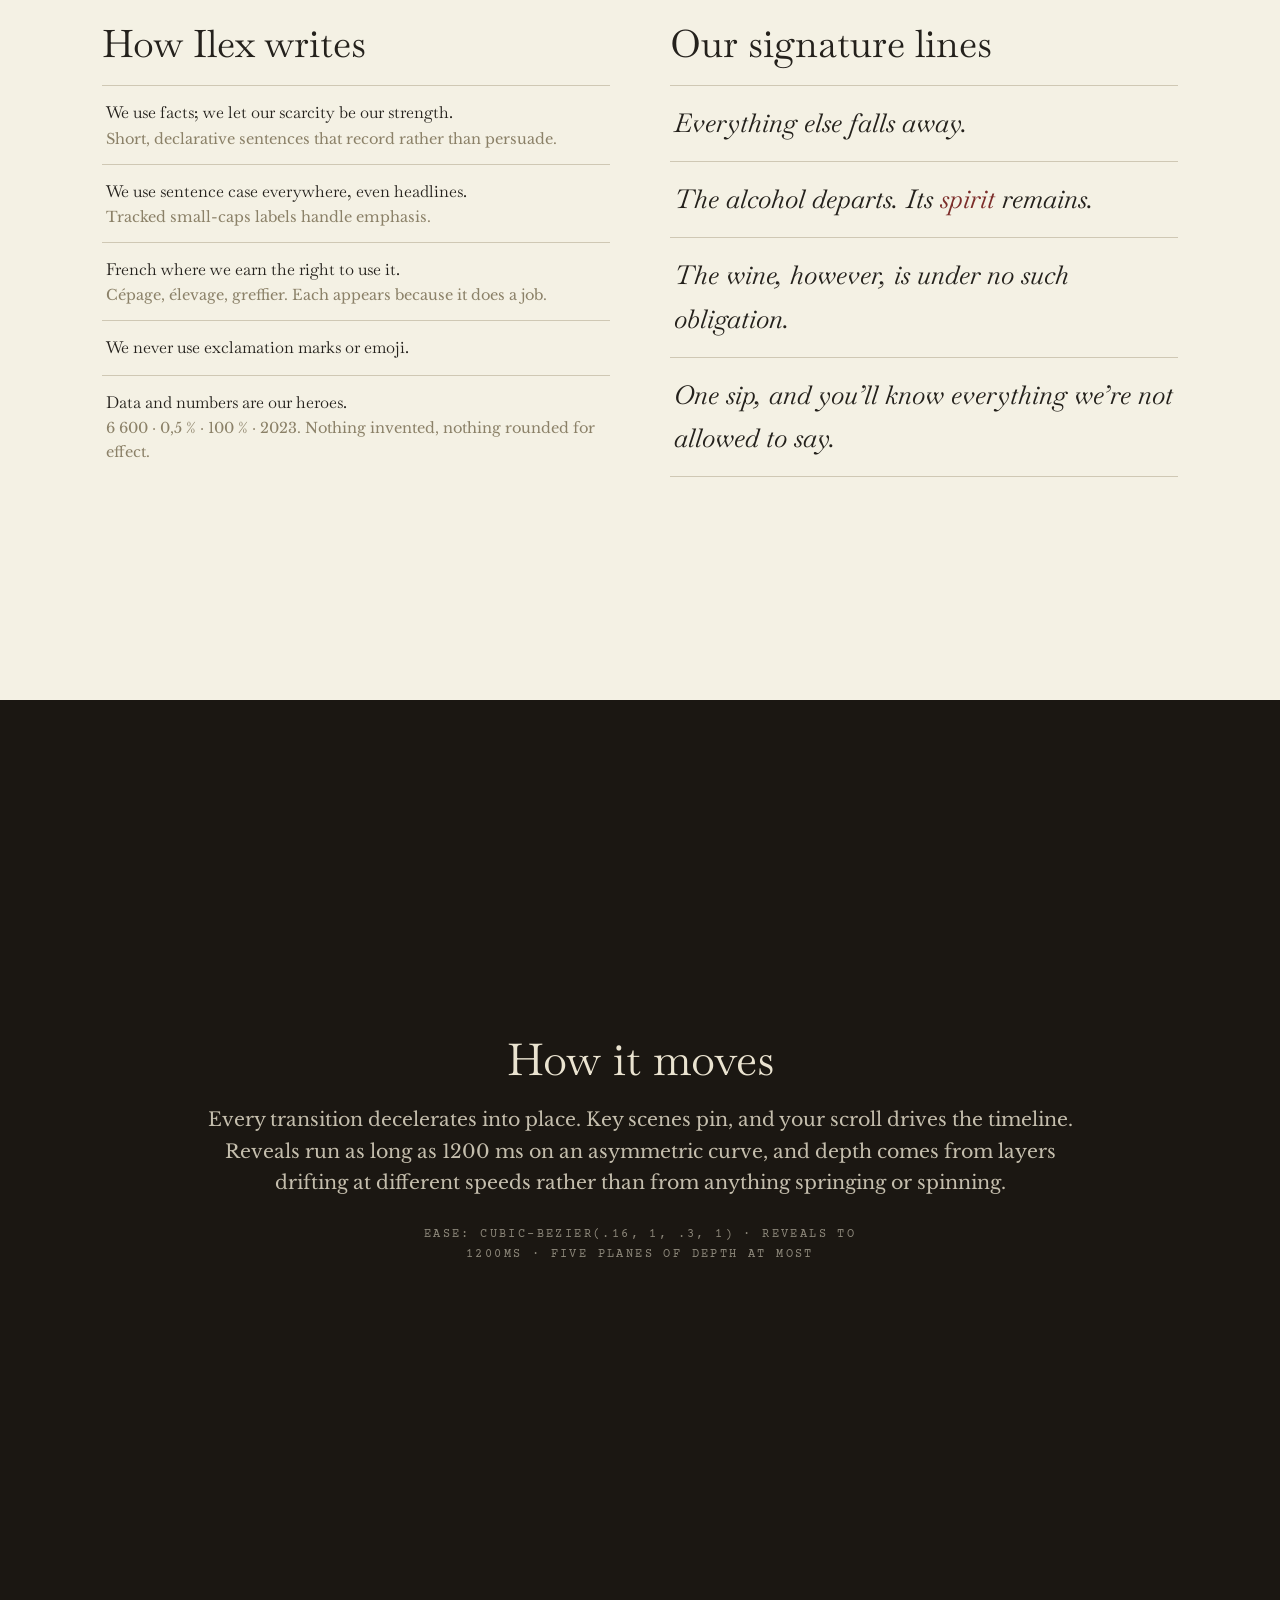
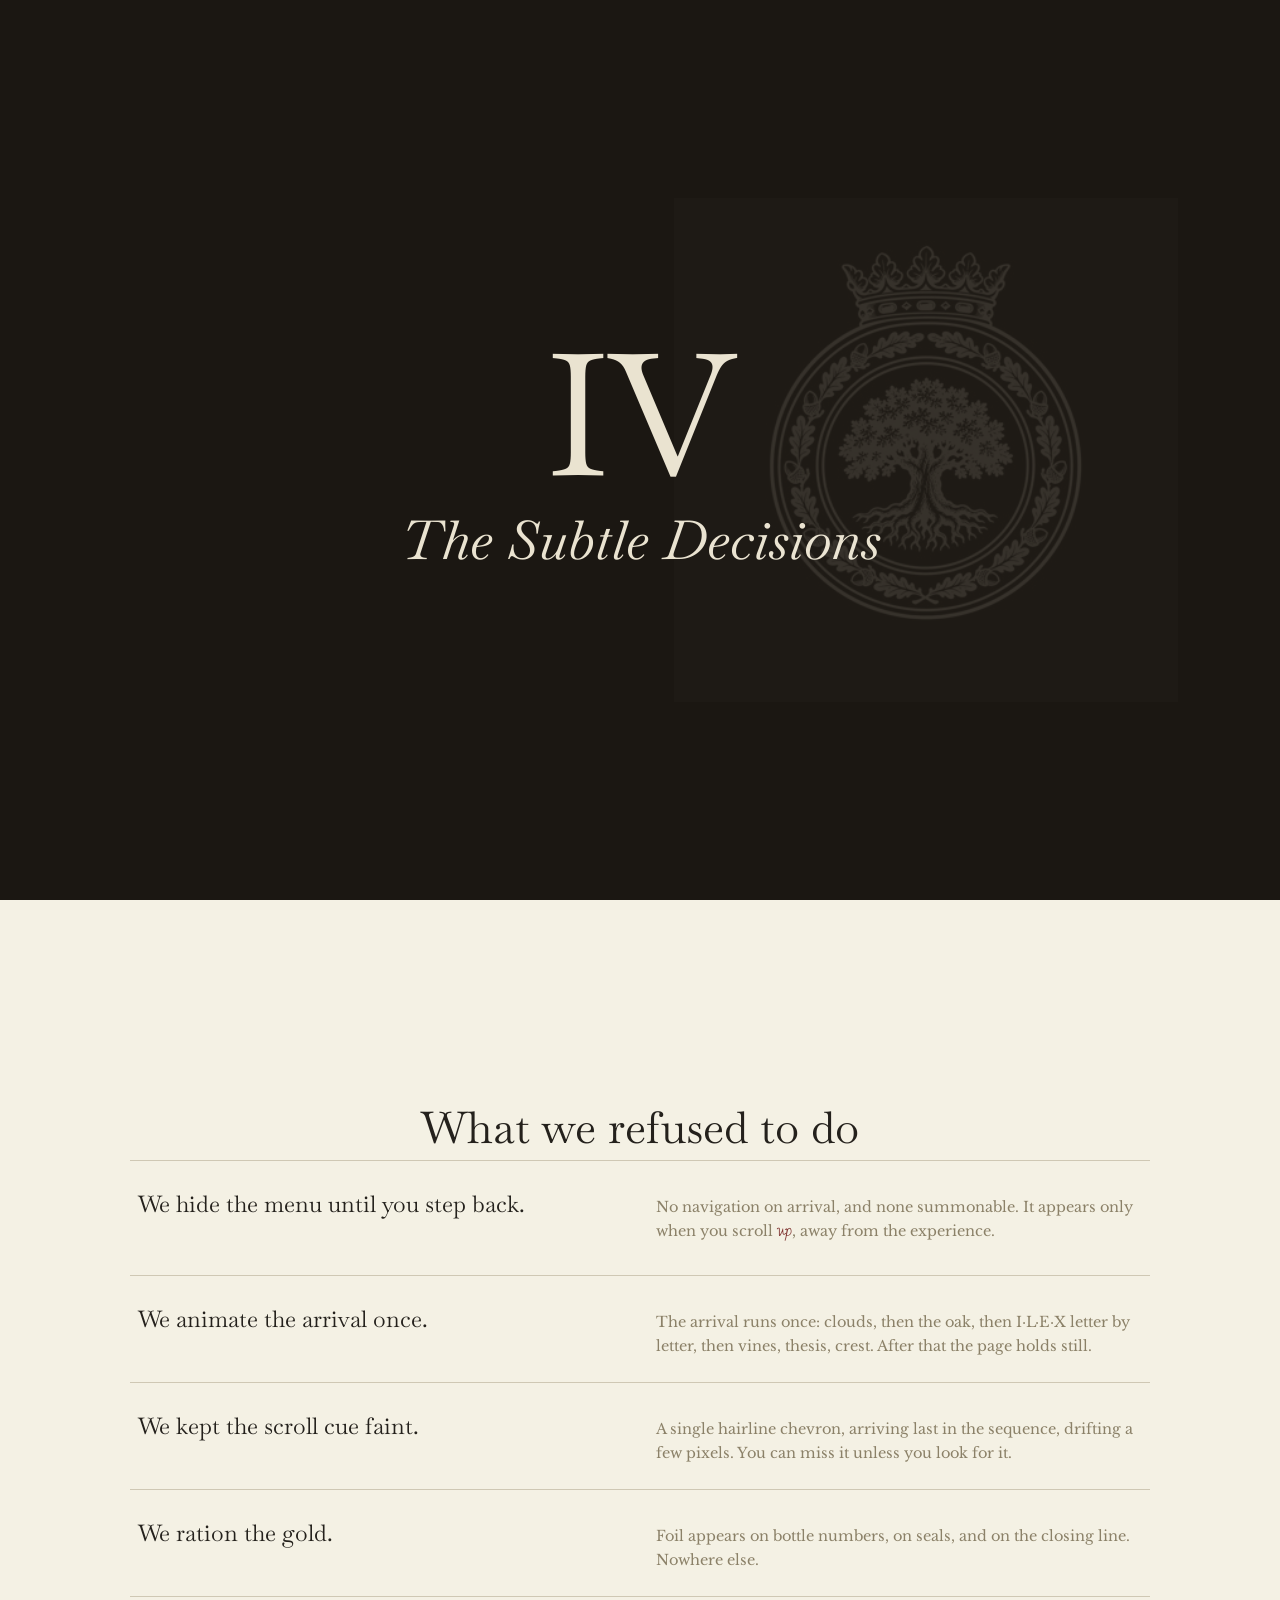
==== commit fdf71b4f: "Censorship slide types on; forbidden words appear, then the bar strikes them Co-Authored-By: Claude " ====
--- a/deck/index.html
+++ b/deck/index.html
@@ -61,9 +61,13 @@
   user-select:none;-webkit-user-select:none}
 .redact::after{content:"";position:absolute;inset:.1em 0 .05em;background:var(--ink);
   transform:scaleX(0);transform-origin:left;transition:transform 1s var(--luxe)}
-.slide.now .redact::after{transform:scaleX(1)}
-.redact{transition:none}
-.redact[style*="transition-delay"]::after{transition-delay:inherit}
+.slide.now .redact:not(.late)::after{transform:scaleX(1)}
+.redact.late.struck::after{transform:scaleX(1);transition-duration:.6s}
+.typeline{font-size:clamp(16px,1.5vw,19px);max-width:62ch;margin:20px auto 0}
+.typeline .w{opacity:0;transition:opacity .2s ease}
+.typeline .w.on{opacity:1}
+.typeline .redact{color:var(--ink)}
+.typeline .redact.peek{color:var(--claret)}
 .slide.dark .redact::after{background:var(--parchment-deep)}
 .redact.peek{color:var(--claret)}
 .redact.peek::after{opacity:.08}
@@ -301,7 +305,7 @@
 <section class="slide">
   <div class="body-max">
     <h2 class="rv" style="font-size:clamp(28px,3.6vw,44px)">Embracing the censorship.</h2>
-    <p class="rv d1">The forbidden words appear on every page, struck through in plain view. This wine is grown at <span class="redact" style="transition-delay:.9s">Saint-Émilion</span>, on the limestone of the <span class="redact" style="transition-delay:1.4s">right bank</span>, at <span class="redact" style="transition-delay:1.9s">Château Franc Mayne</span>, and we may print none of it. Hold a bar to peek; it closes when you let go.</p>
+    <p class="typeline" id="censorP">The forbidden words appear on every page, struck through in plain view. This wine is grown at <span class="redact late">Saint-Émilion</span>, on the limestone of the <span class="redact late">right bank</span>, at <span class="redact late">Château Franc Mayne</span>, and we may print none of it. Hold a bar to peek; it closes when you let go.</p>
     <p class="rv d2">Around the bars, the dossier records parcel, soil, barrel and cellar in enough detail that you reach the verdict yourself. Every fact on the site is true, down to the regulation number, and a public register of 6,600 numbered bottles lets you verify the scarcity instead of taking our word for it.</p>
   </div>
 </section>
@@ -636,10 +640,47 @@
   var slides = Array.prototype.slice.call(document.querySelectorAll('.slide'));
   var folio = document.getElementById('folio');
   var pad = function(n){ return (n<10?'0':'')+n; };
+  var censorP = document.getElementById('censorP');
+  var censorWords = [];
+  if (censorP){
+    var nodes = Array.prototype.slice.call(censorP.childNodes);
+    censorP.textContent = '';
+    nodes.forEach(function(nd){
+      if (nd.nodeType === 3){
+        nd.nodeValue.split(/(\s+)/).forEach(function(tok){
+          if (!tok) return;
+          if (/^\s+$/.test(tok)){ censorP.appendChild(document.createTextNode(tok)); return; }
+          var s = document.createElement('span'); s.className = 'w'; s.textContent = tok;
+          censorP.appendChild(s); censorWords.push(s);
+        });
+      } else {
+        var s = document.createElement('span'); s.className = 'w'; s.appendChild(nd);
+        censorP.appendChild(s); censorWords.push(s);
+      }
+    });
+  }
+  var censorTyped = false;
+  function typeCensor(){
+    if (censorTyped || !censorP) return; censorTyped = true;
+    var reduce = matchMedia('(prefers-reduced-motion: reduce)').matches;
+    if (reduce){
+      censorWords.forEach(function(w){ w.classList.add('on');
+        var r = w.querySelector('.redact.late'); if (r) r.classList.add('struck'); });
+      return;
+    }
+    var i = 0;
+    var iv = setInterval(function(){
+      if (i >= censorWords.length){ clearInterval(iv); return; }
+      var w = censorWords[i++]; w.classList.add('on');
+      var r = w.querySelector('.redact.late');
+      if (r) setTimeout(function(){ r.classList.add('struck'); }, 520);
+    }, 46);
+  }
   var io = new IntersectionObserver(function(es){
     es.forEach(function(e){
       if (e.isIntersecting){
         e.target.classList.add('now');
+        if (e.target.querySelector('#censorP')) setTimeout(typeCensor, 500);
         folio.textContent = pad(slides.indexOf(e.target)+1) + ' / ' + pad(slides.length);
       }
     });
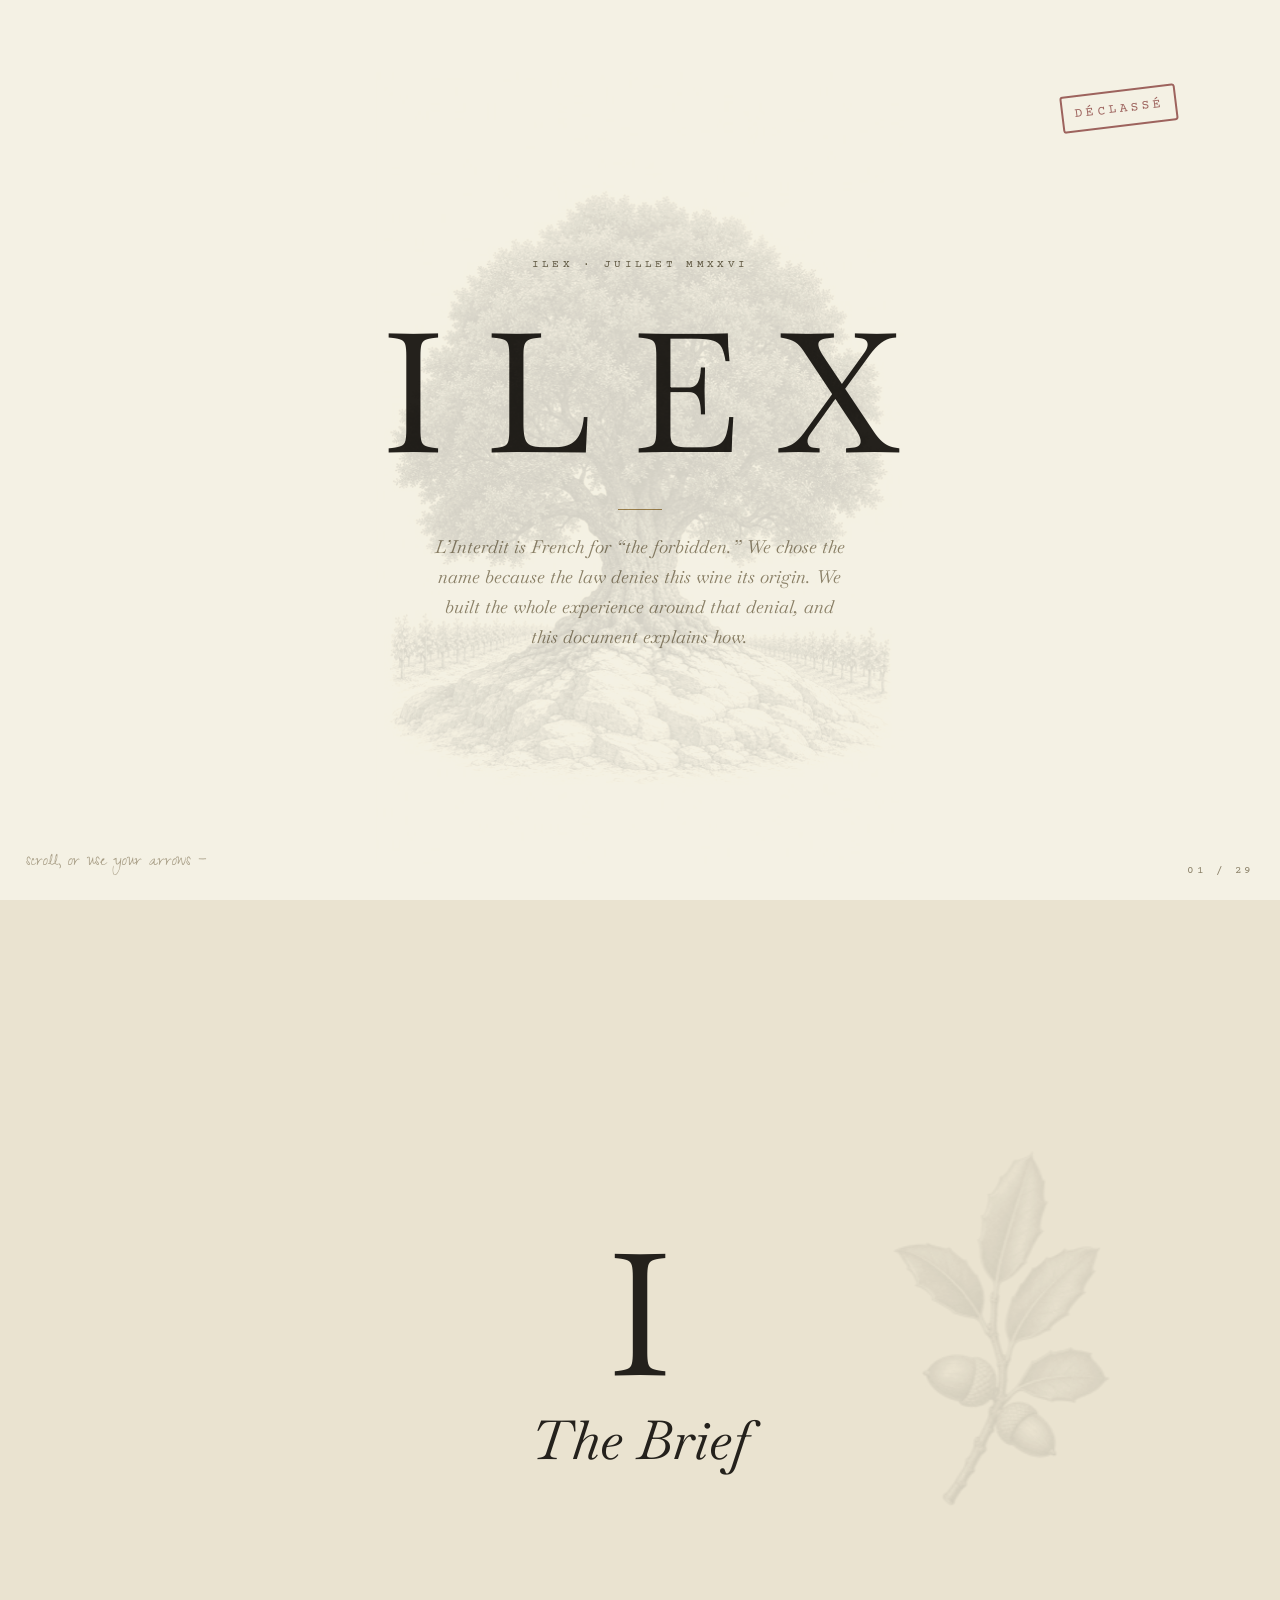
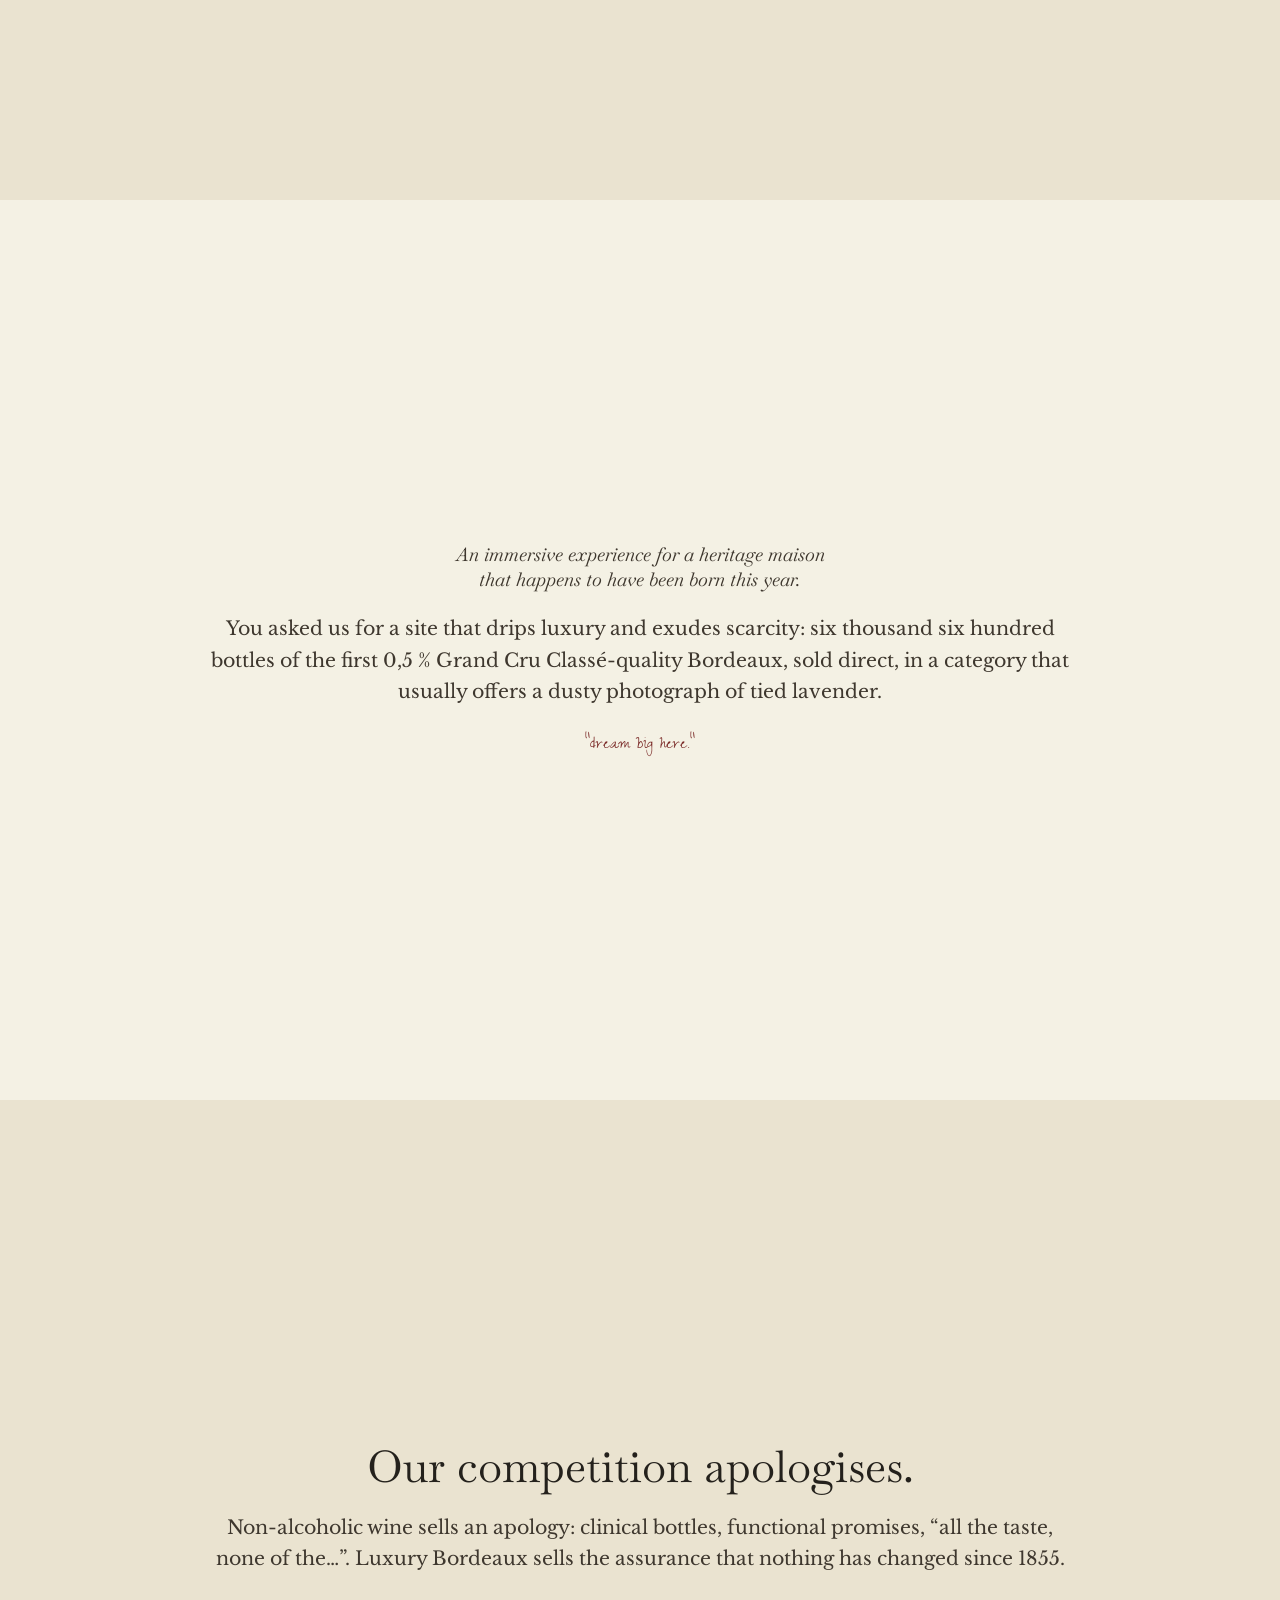
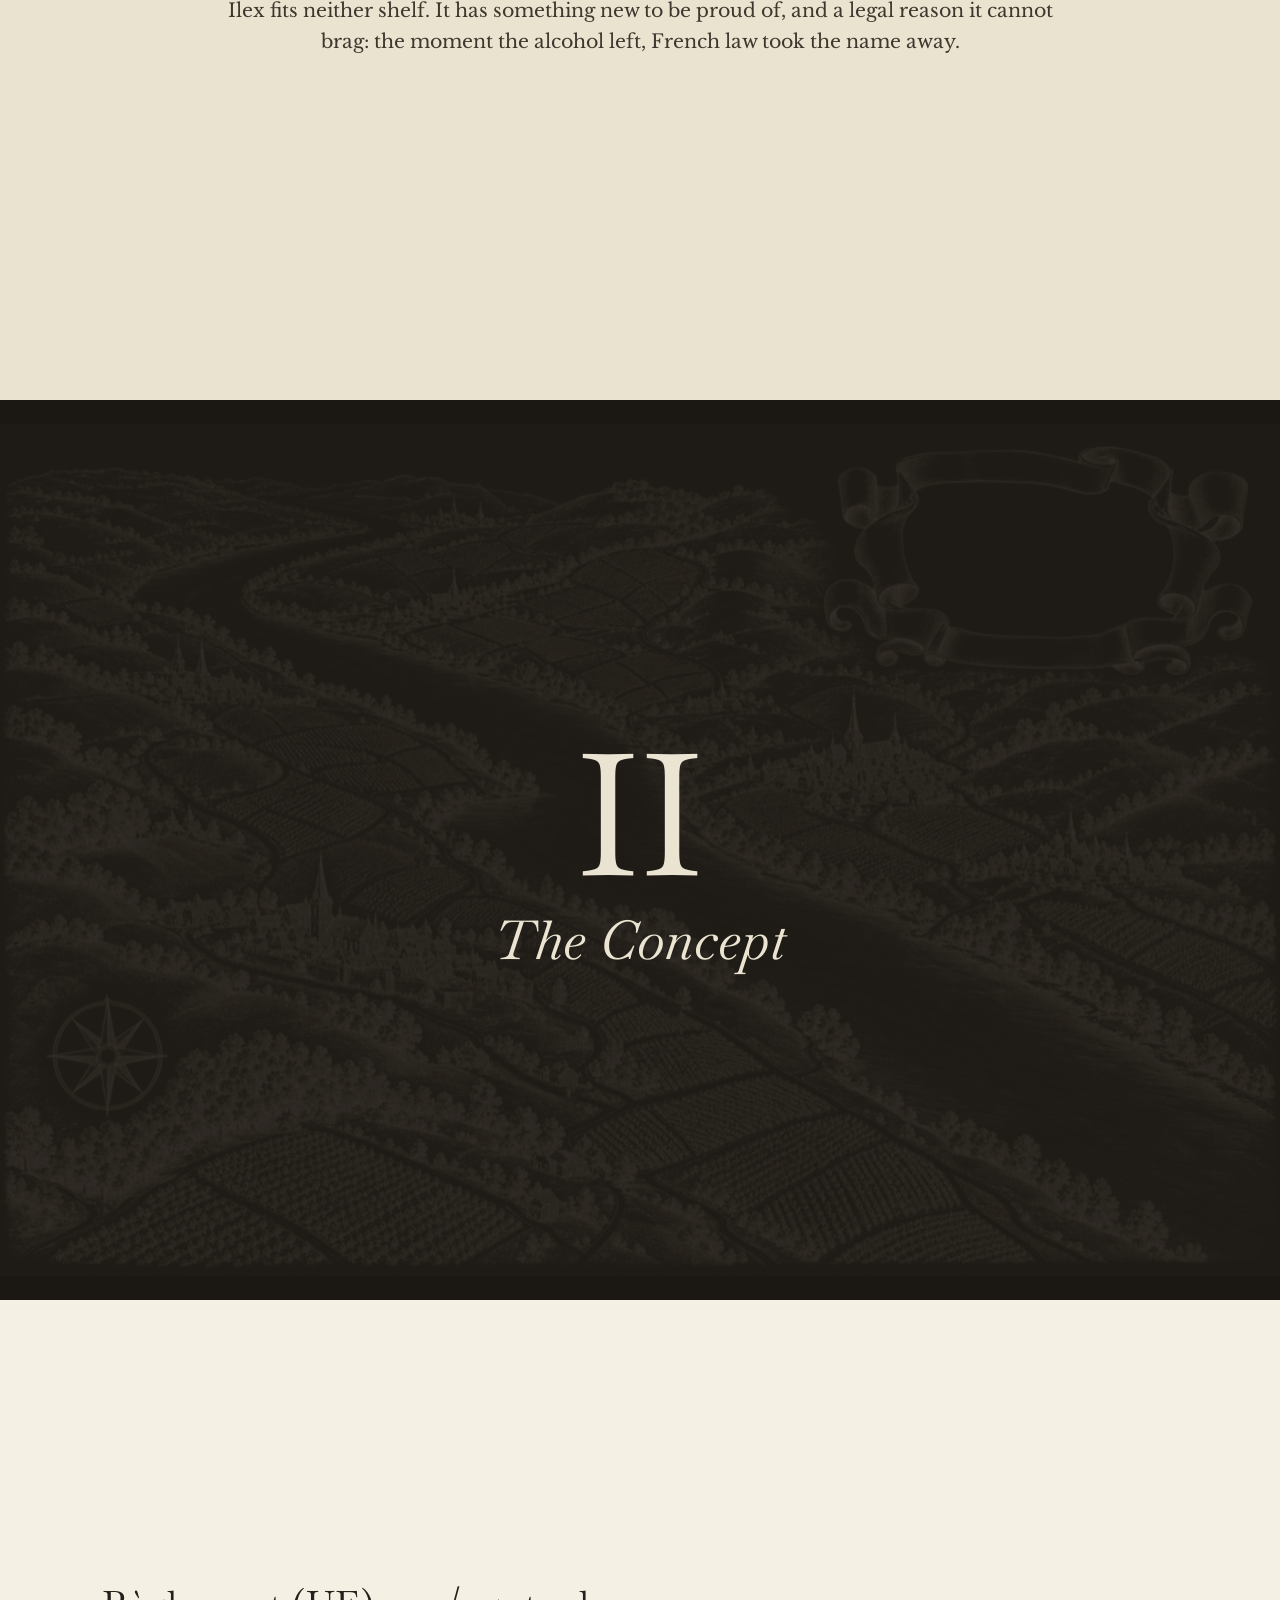
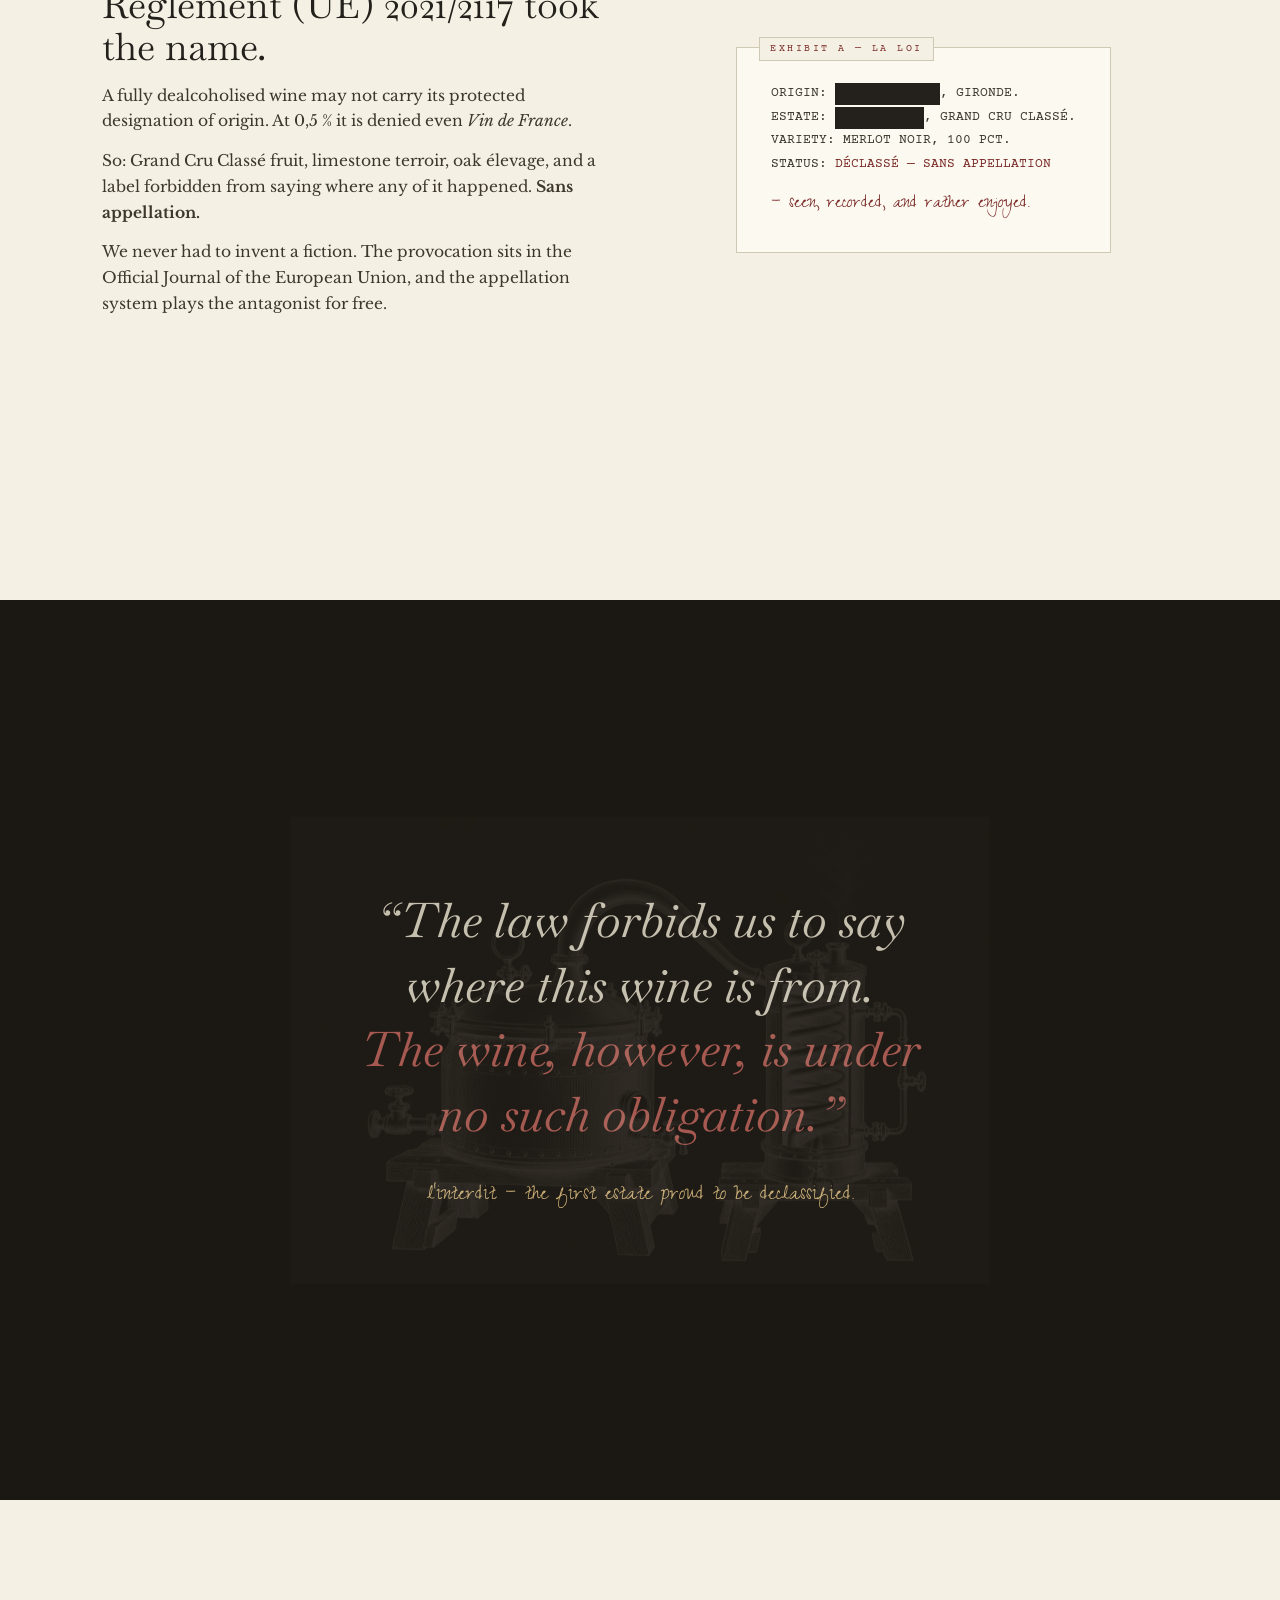
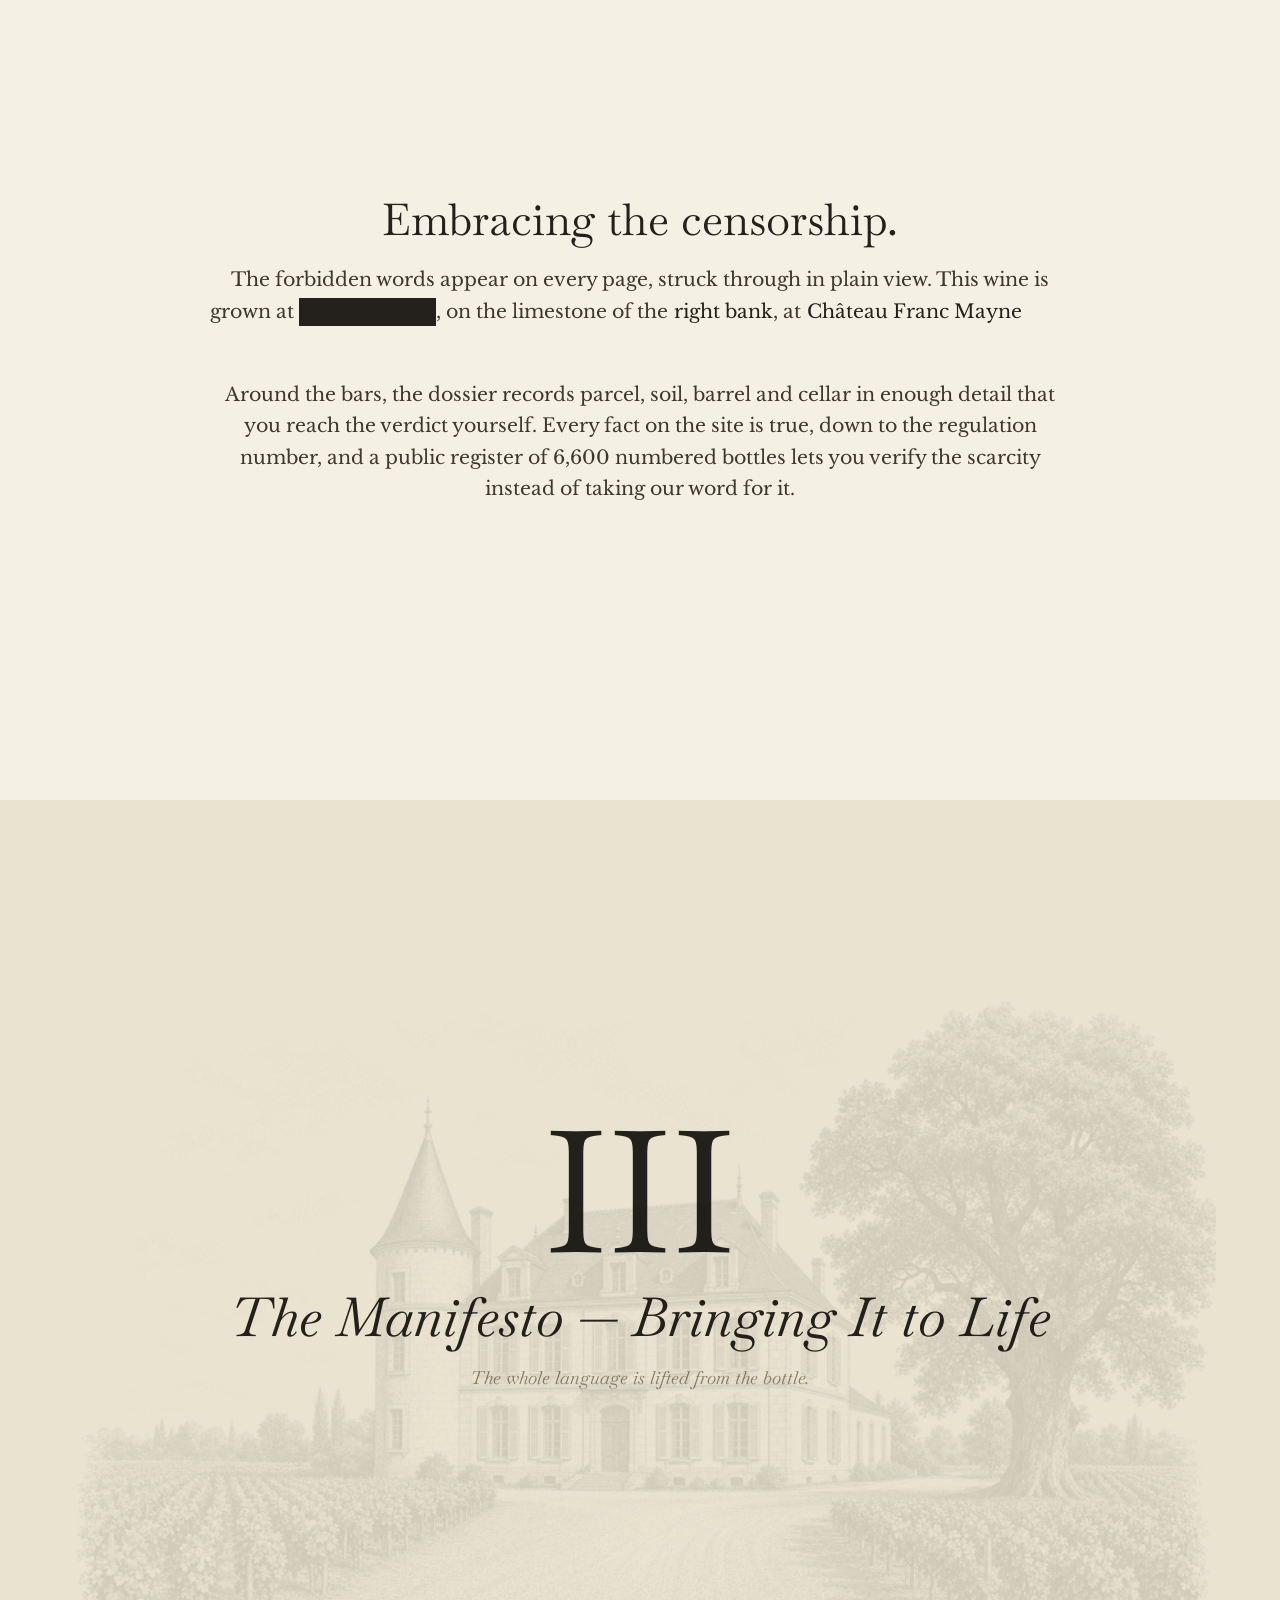
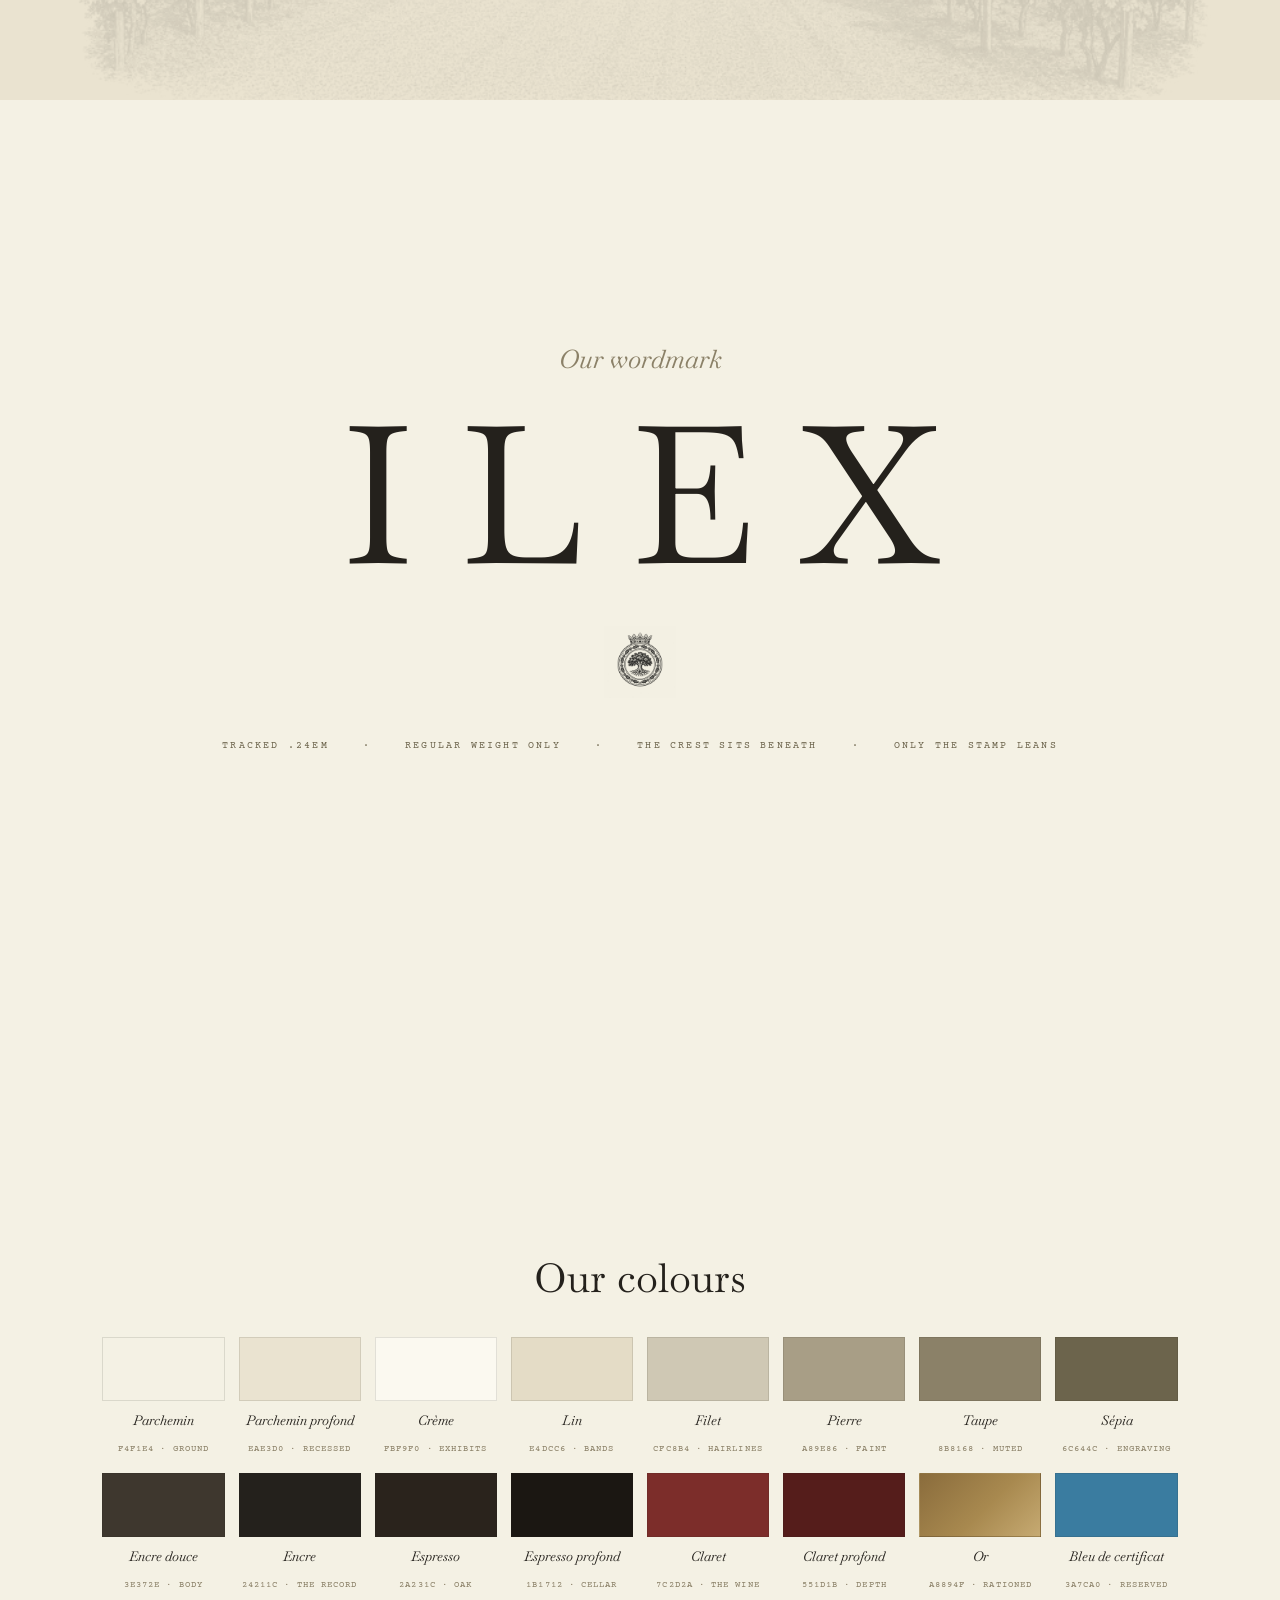
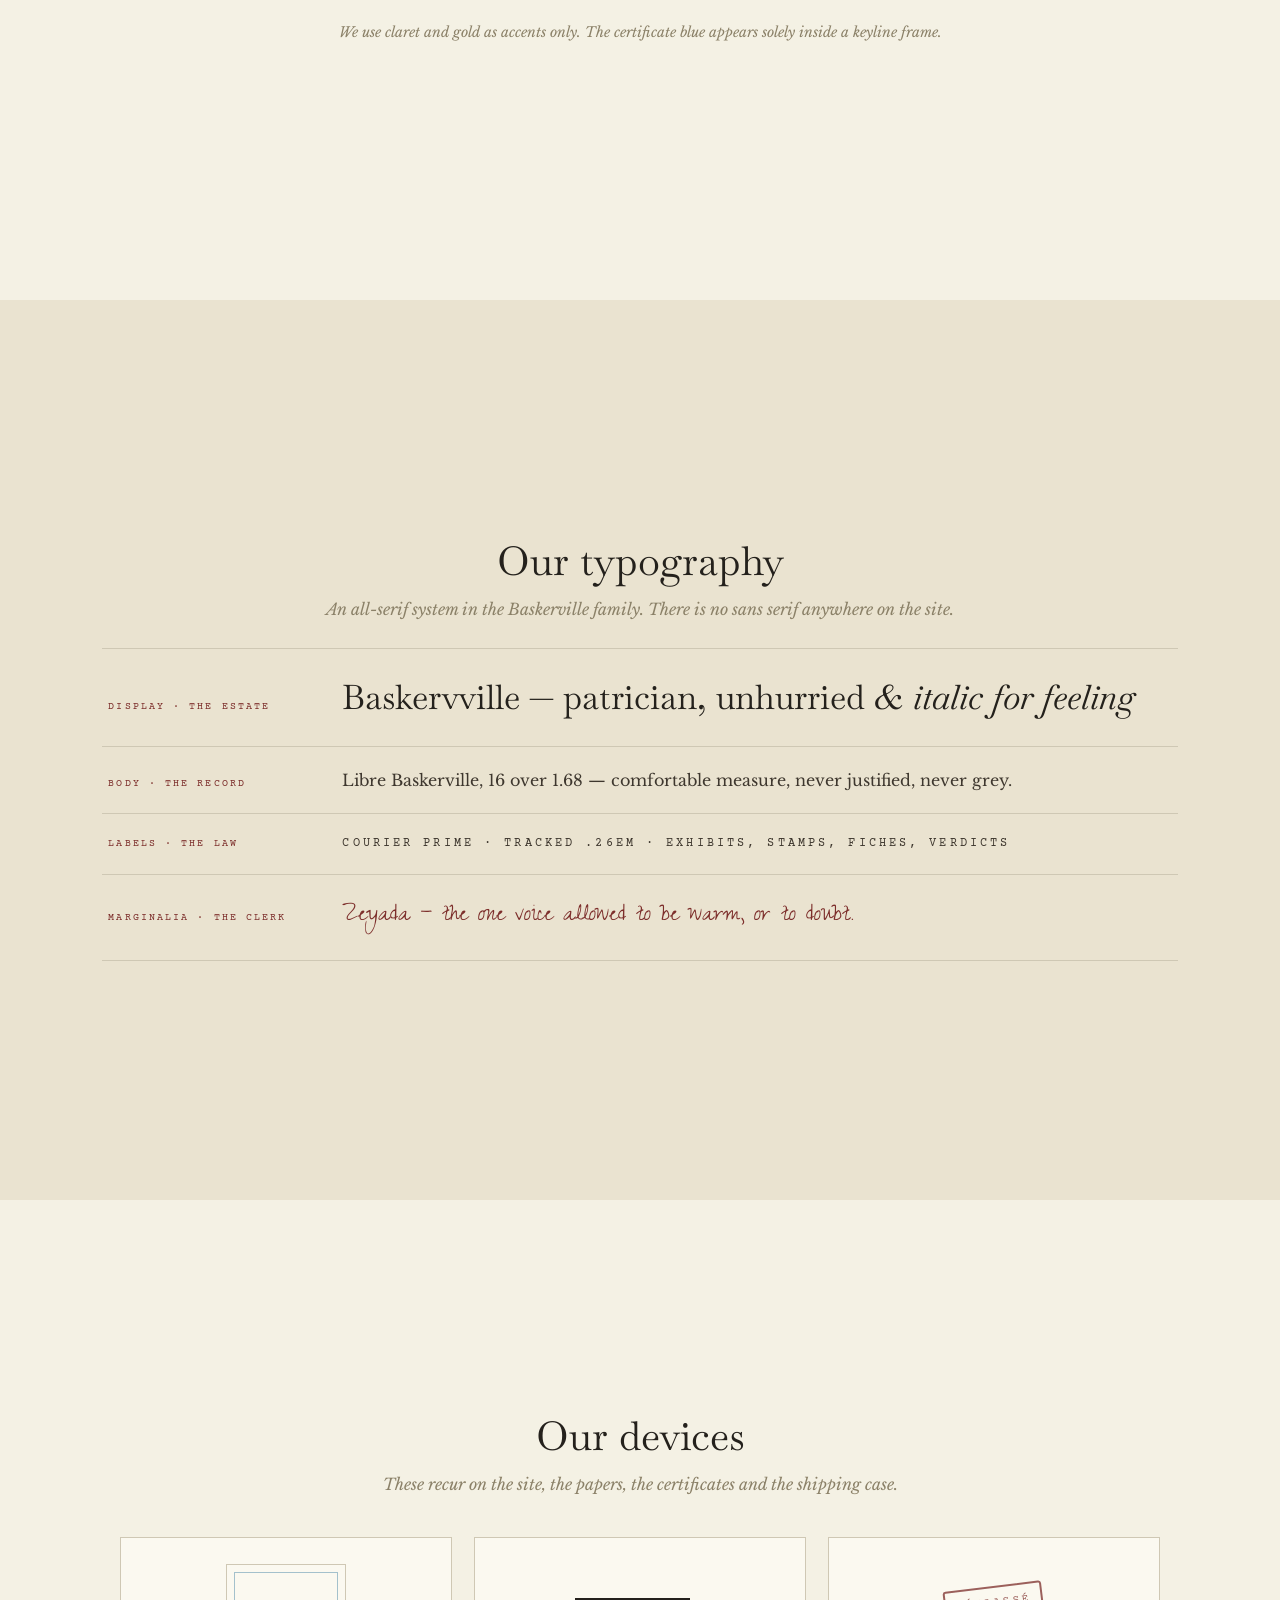
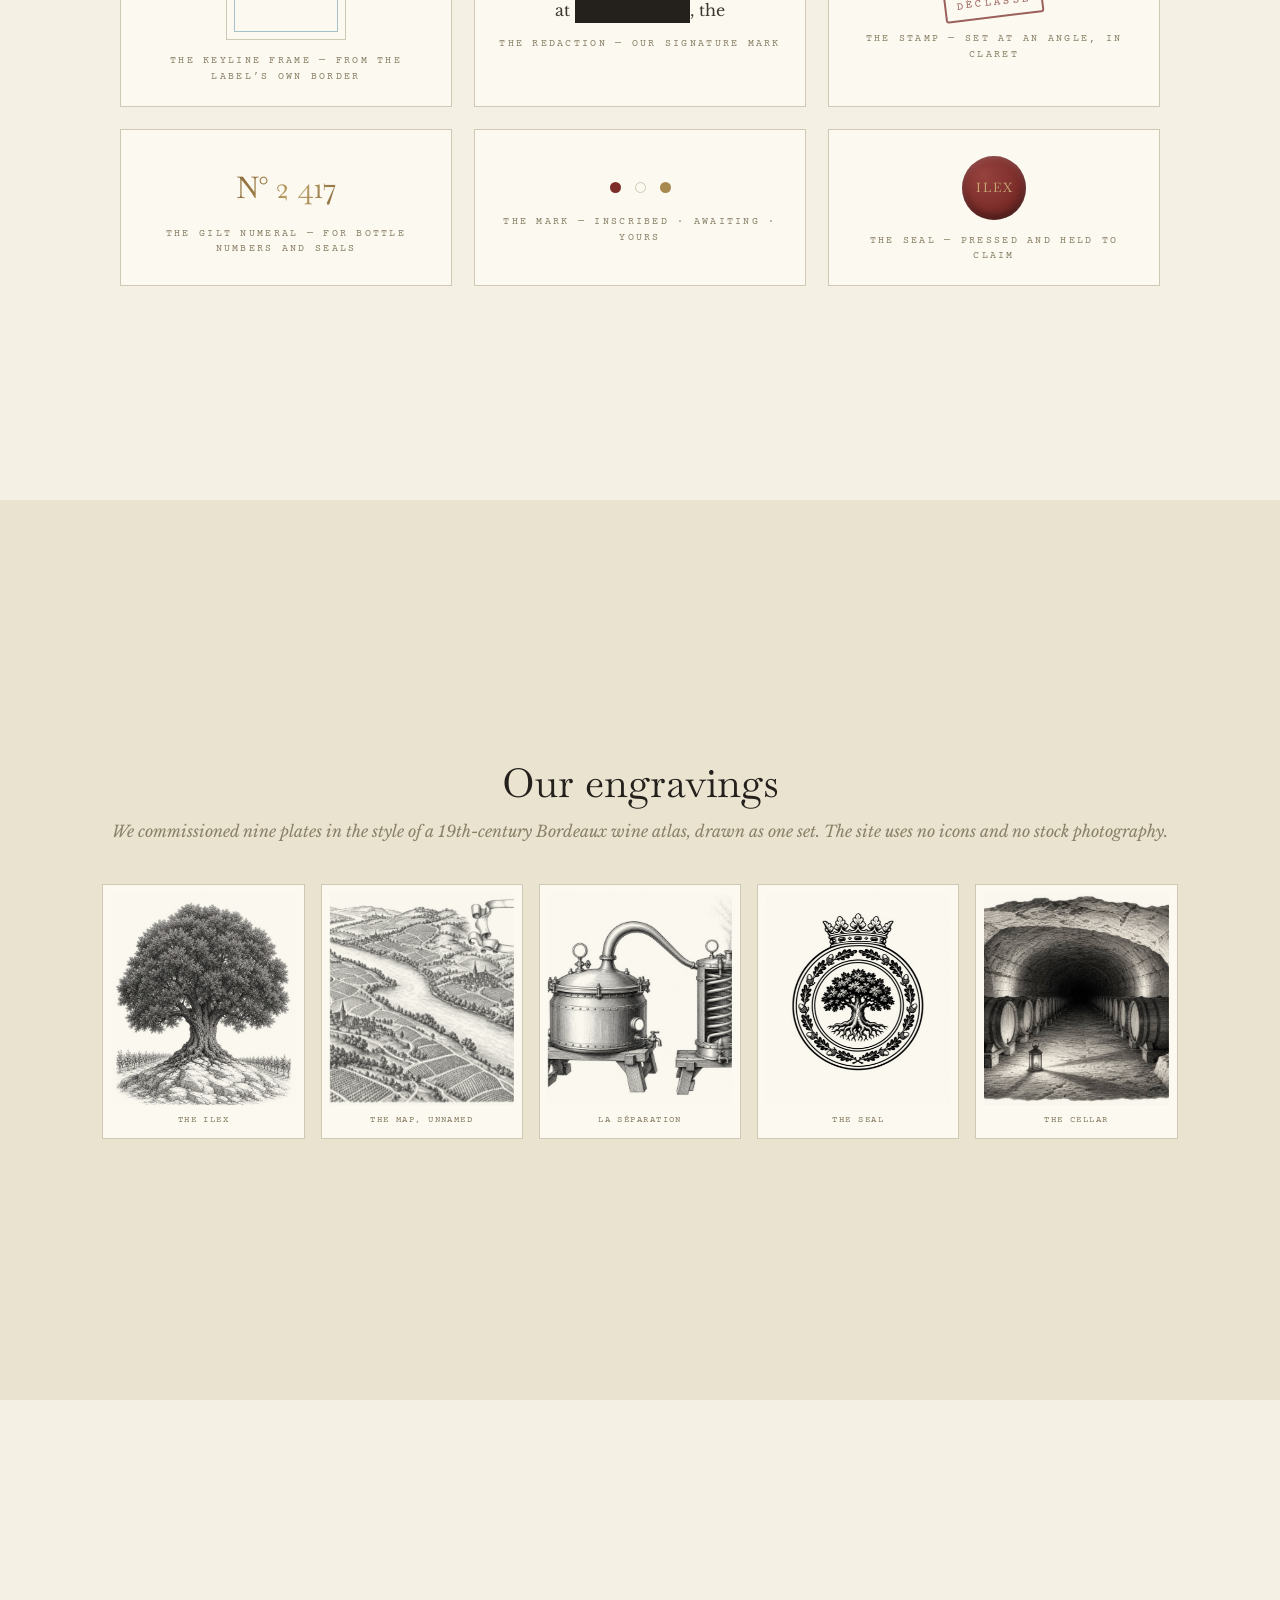
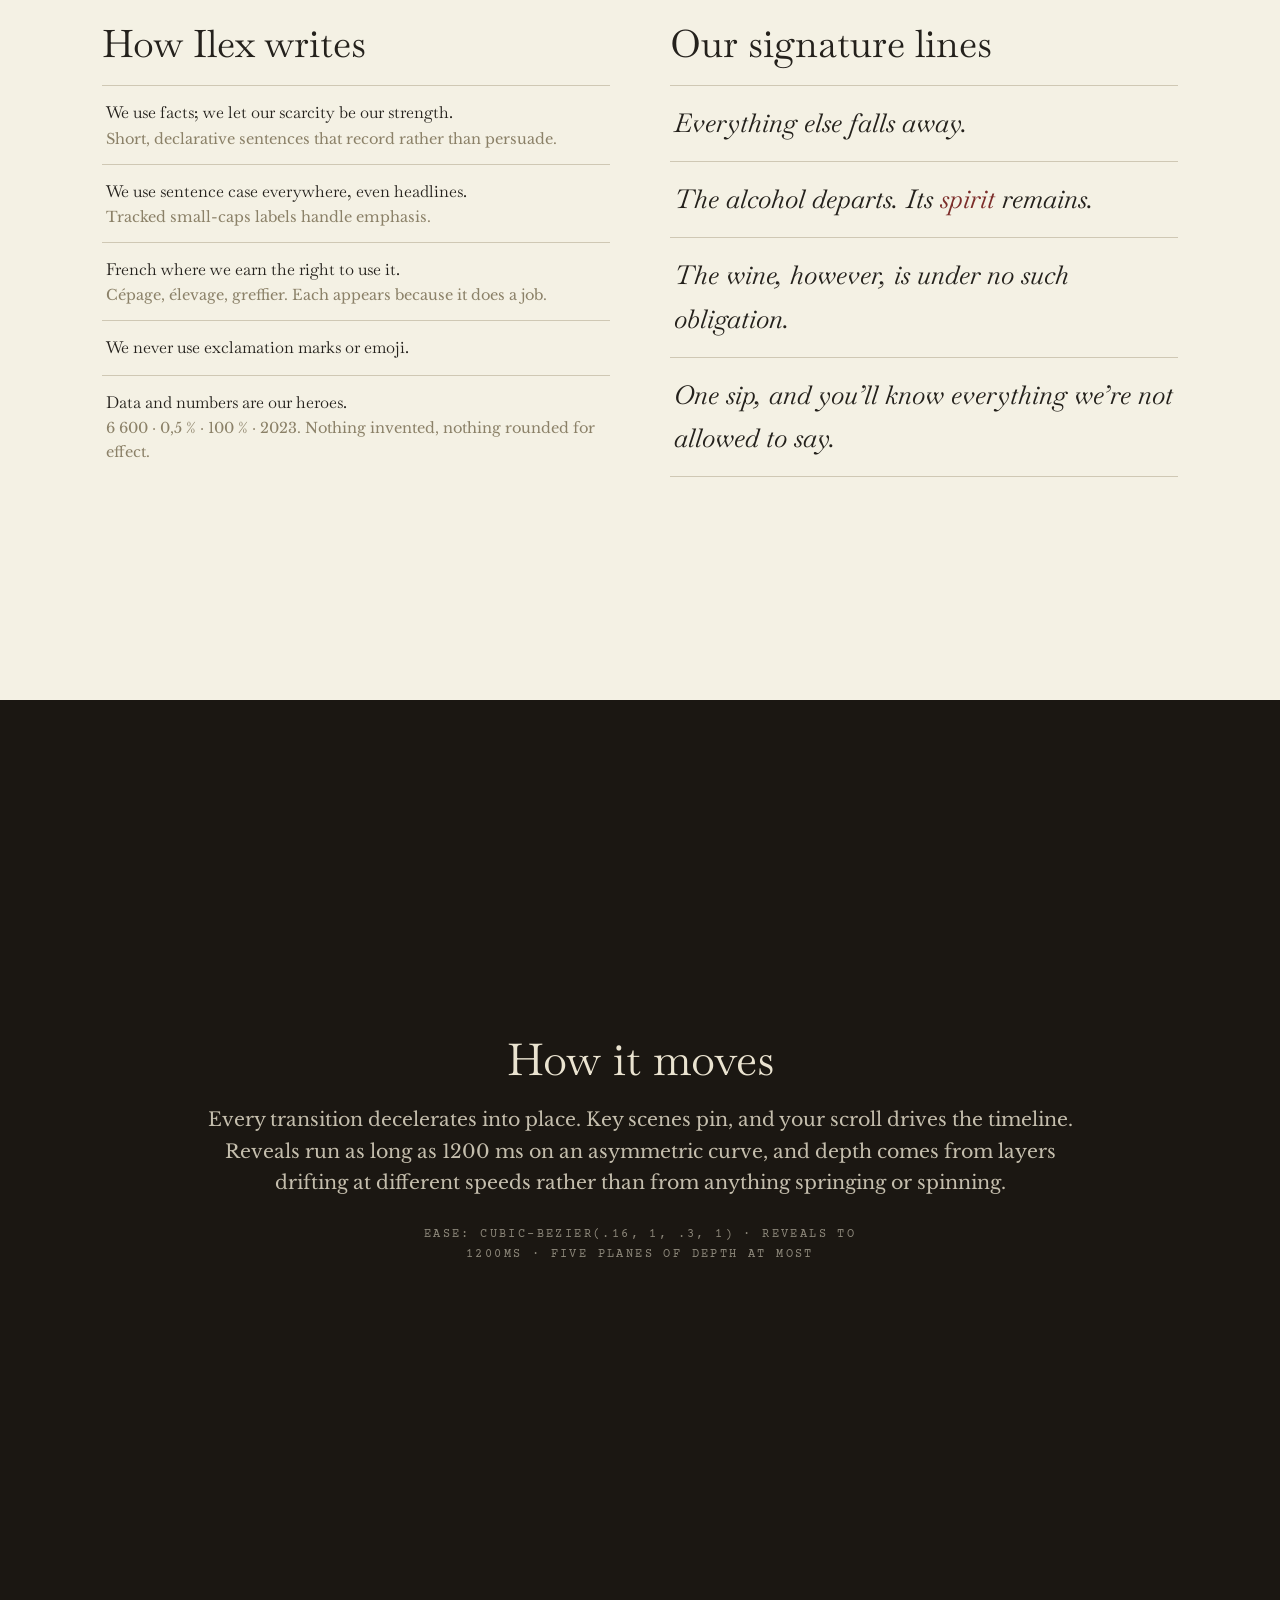
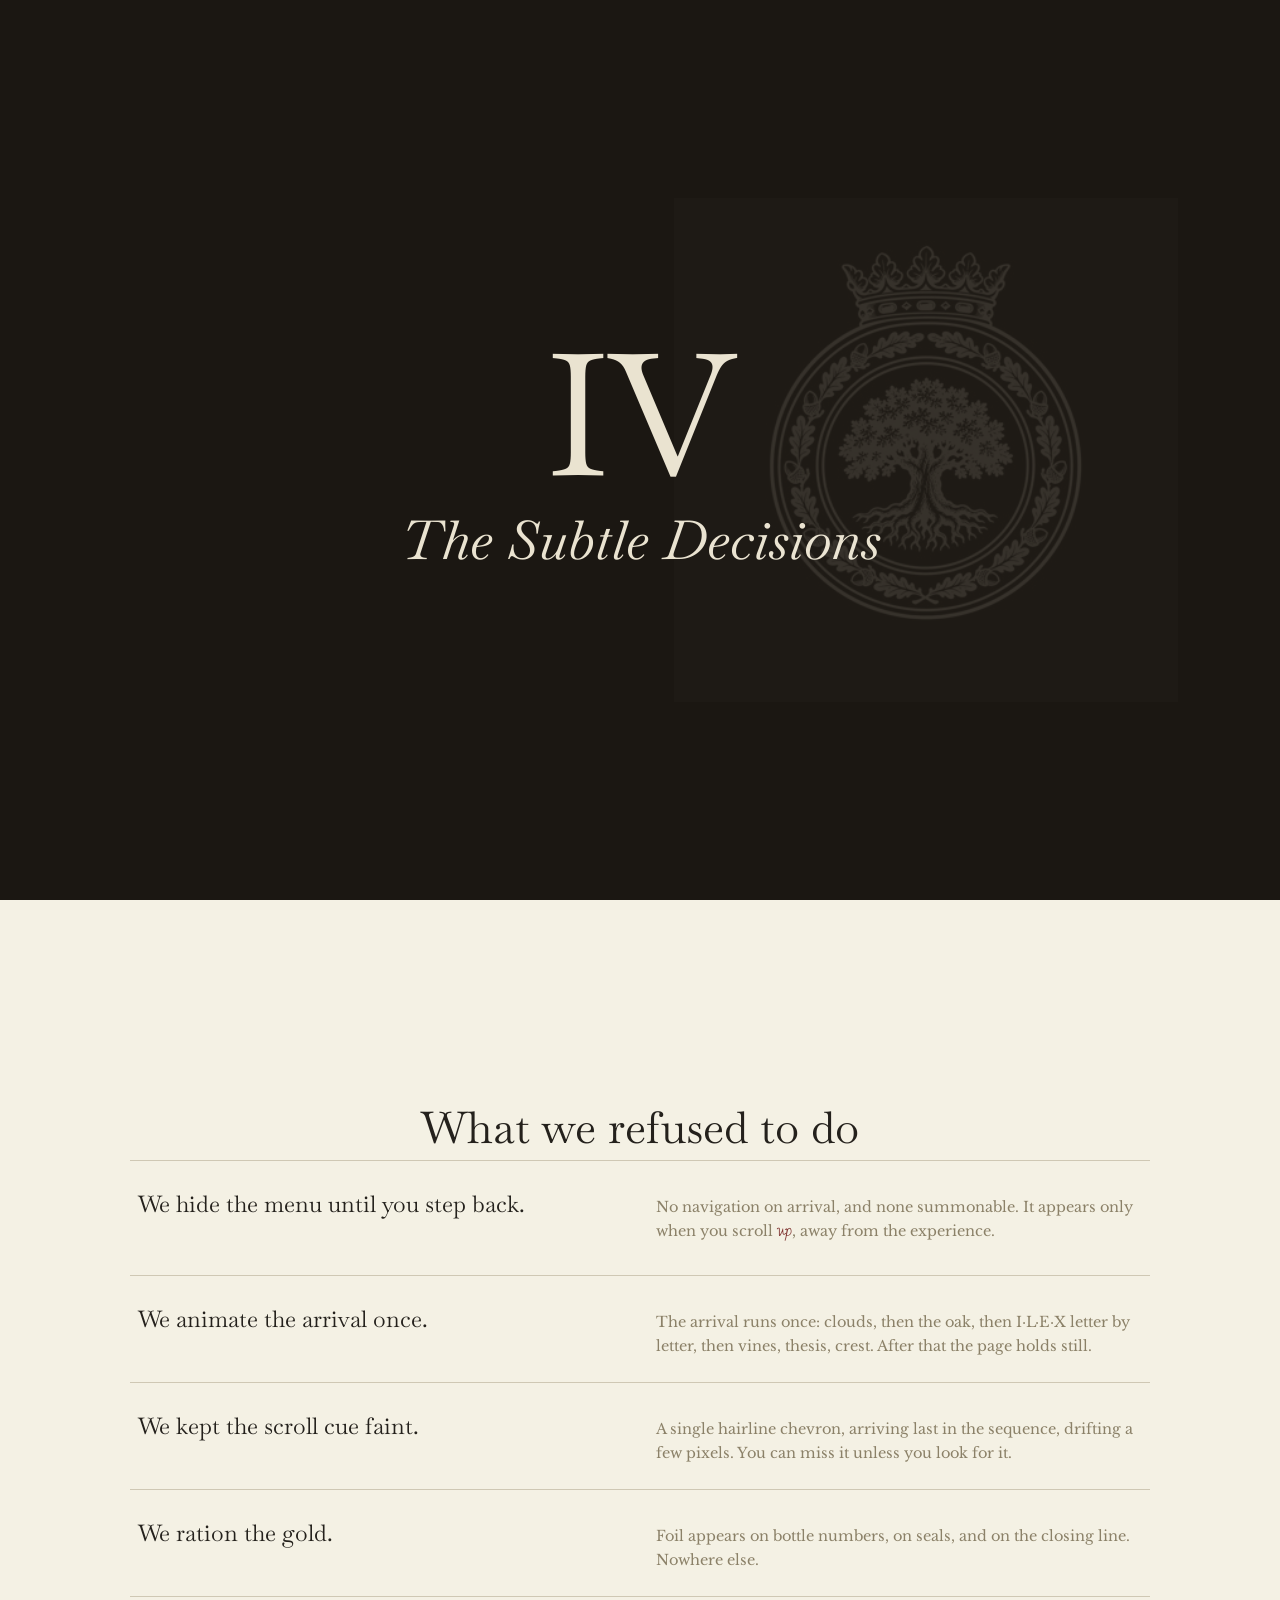
==== commit 7c65f7e0: "Widen typography slide so the display specimen sits on one line Co-Authored-By: Claude Fable 5 <nore" ====
--- a/deck/index.html
+++ b/deck/index.html
@@ -195,7 +195,7 @@
 .rules-list{list-style:none;text-align:left}
 .rules-list li{padding:13px 4px;border-top:1px solid var(--hair);font-size:14.5px;color:var(--taupe)}
 .rules-list li b{color:var(--ink);font-weight:400;font-family:var(--display);font-size:16.5px;display:block}
-.type-spec{max-width:940px;width:100%;text-align:left;margin-top:26px}
+.type-spec{max-width:1200px;width:100%;text-align:left;margin-top:26px}
 .type-row{display:grid;grid-template-columns:200px 1fr;gap:34px;align-items:baseline;padding:20px 6px;border-top:1px solid var(--hair)}
 .type-row:last-child{border-bottom:1px solid var(--hair)}
 @media(max-width:760px){.type-row{grid-template-columns:1fr;gap:6px}}
@@ -363,7 +363,7 @@
 
 <!-- 12 · THE TYPOGRAPHY -->
 <section class="slide deep">
-  <div style="text-align:center;width:100%;max-width:940px">
+  <div style="text-align:center;width:100%;max-width:1200px">
     <h2 class="rv" style="font-size:clamp(26px,3.2vw,40px)">Our typography</h2>
     <p class="rv d1" style="color:var(--taupe);font-style:italic;margin-top:12px">An all-serif system in the Baskerville family. There is no sans serif anywhere on the site.</p>
     <div class="type-spec rv d2">
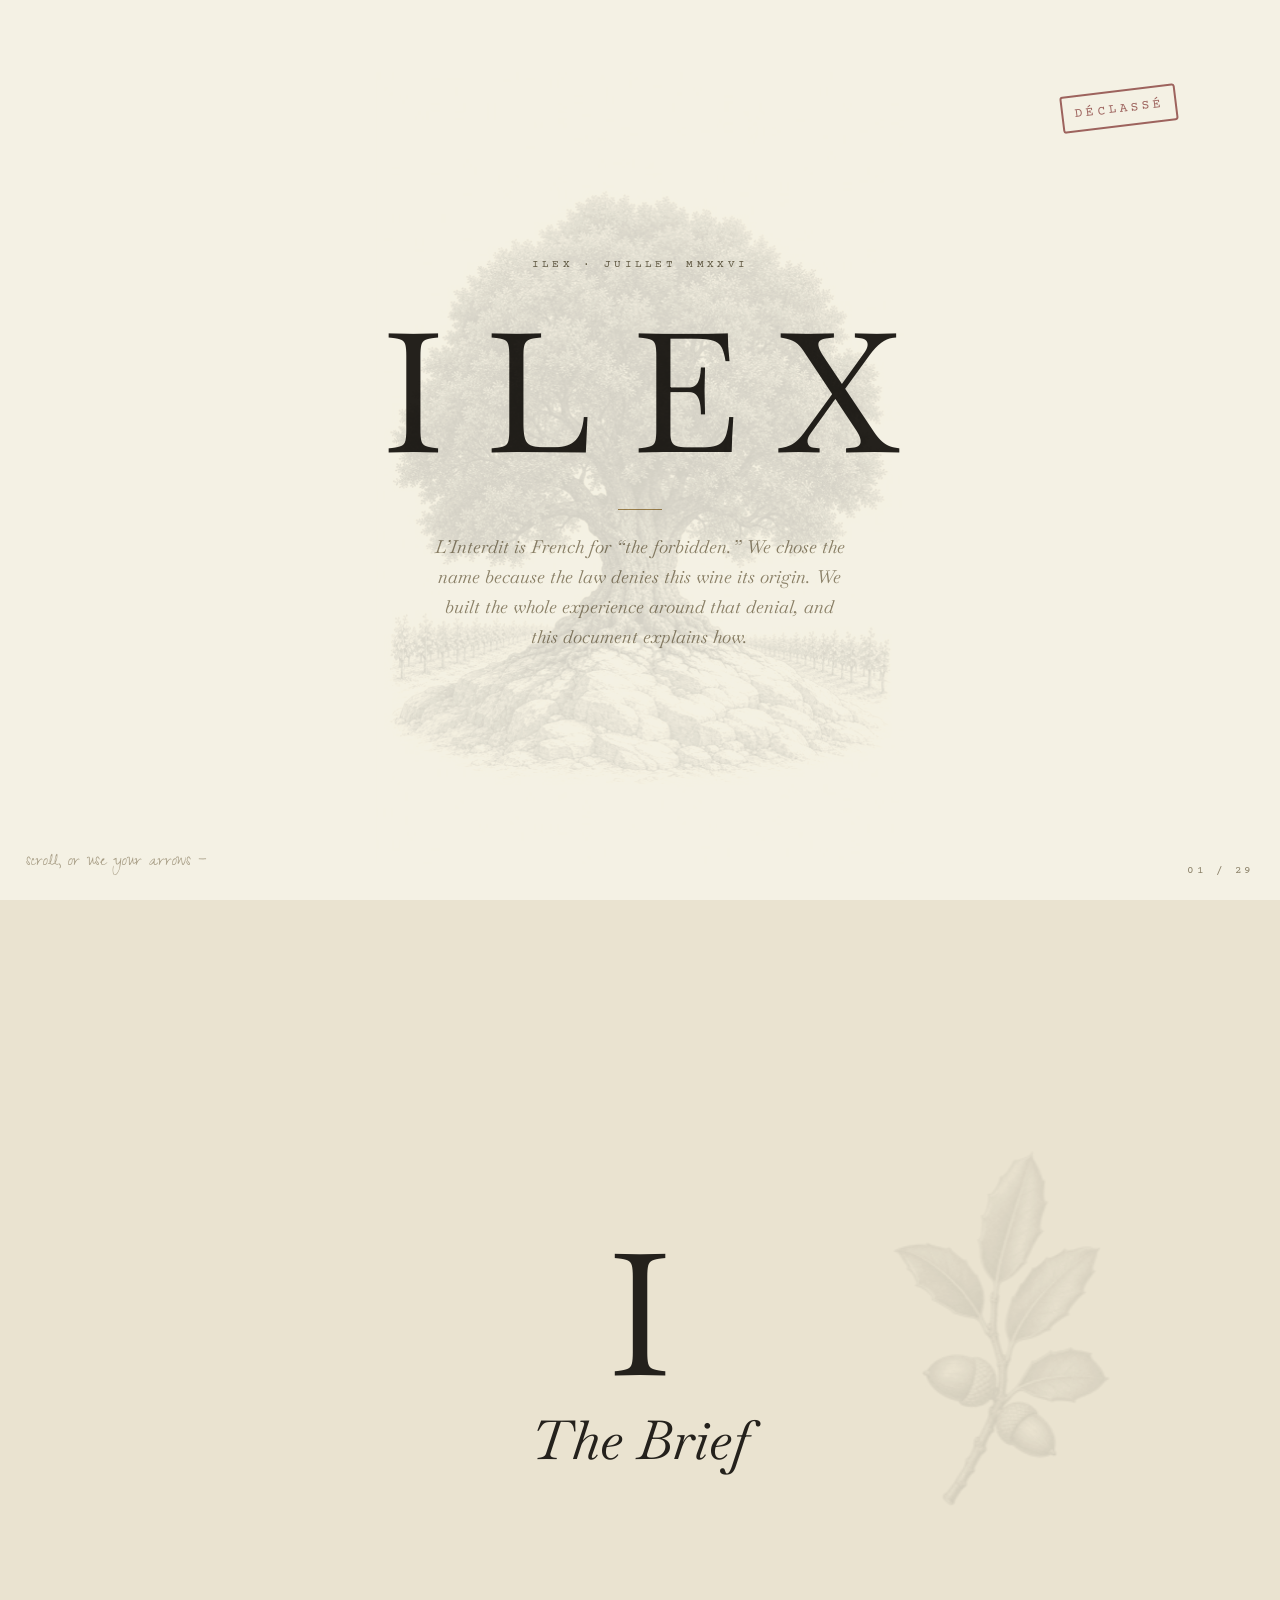
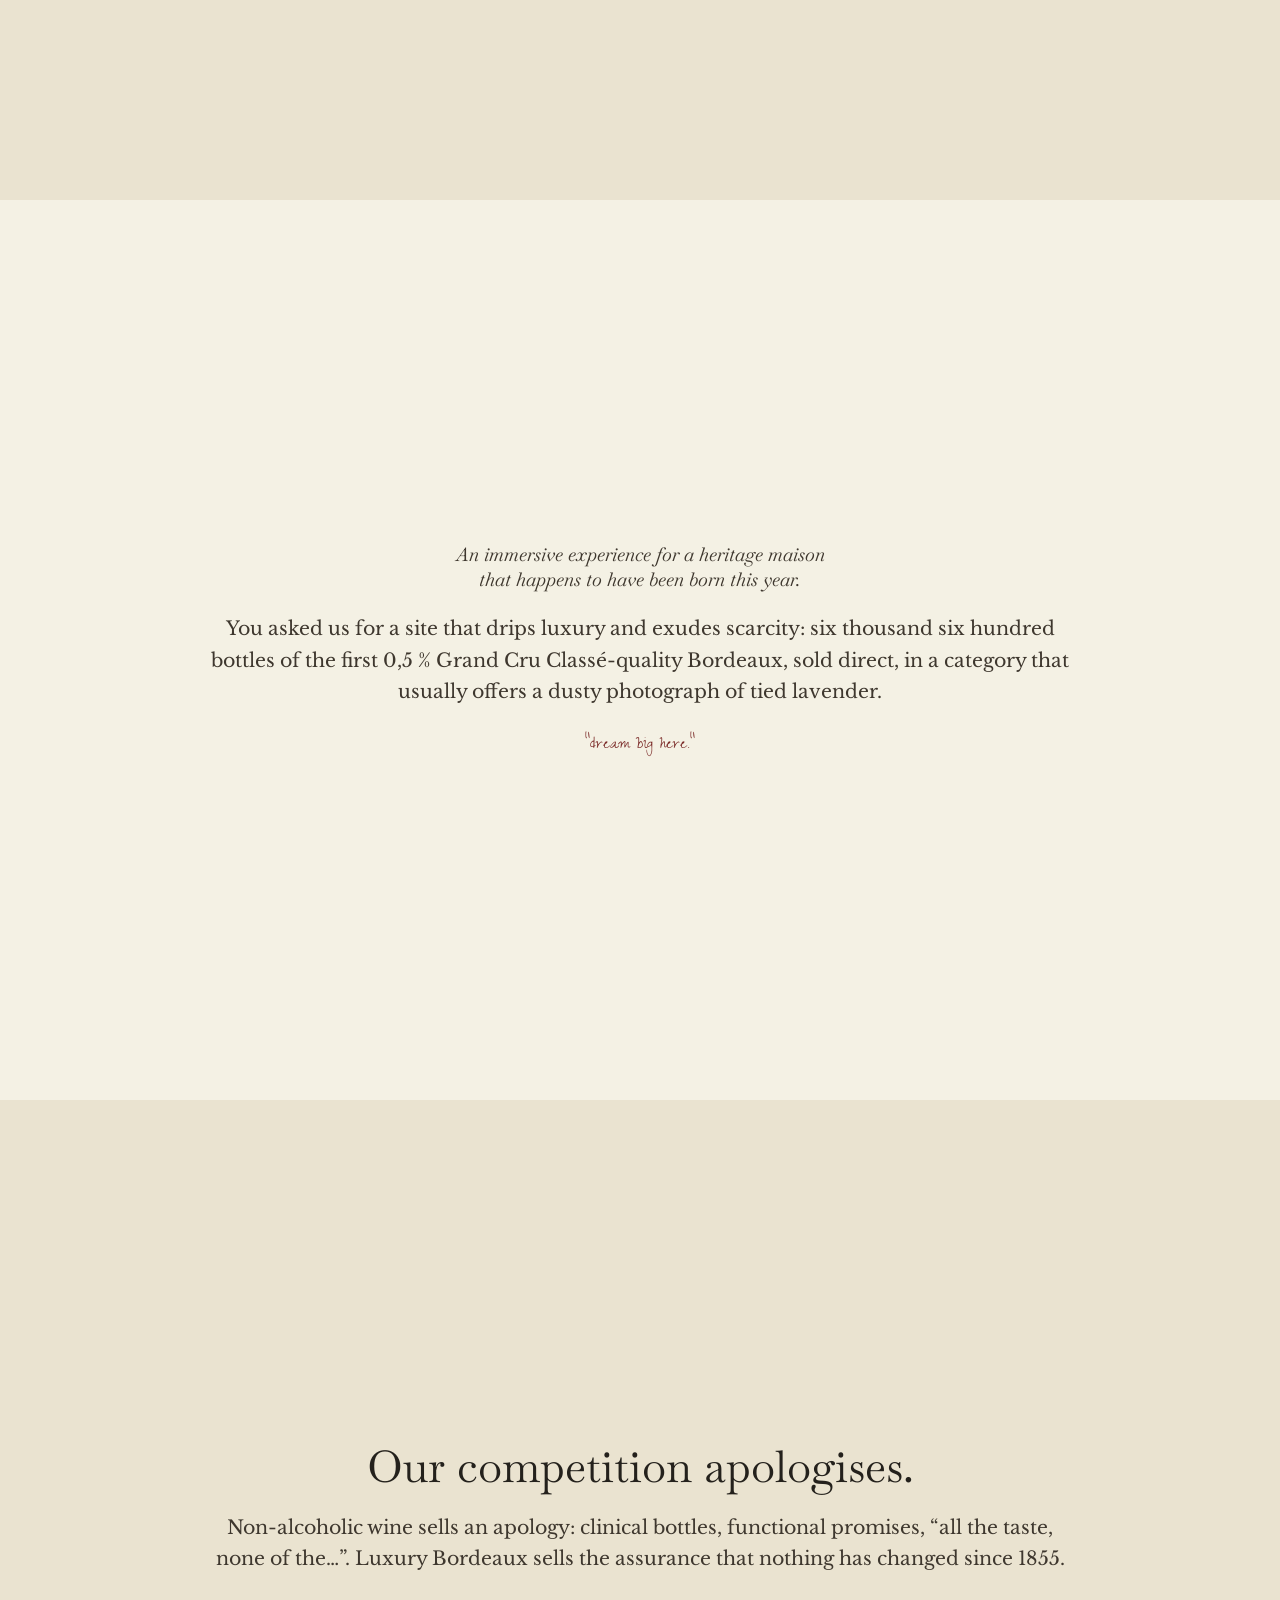
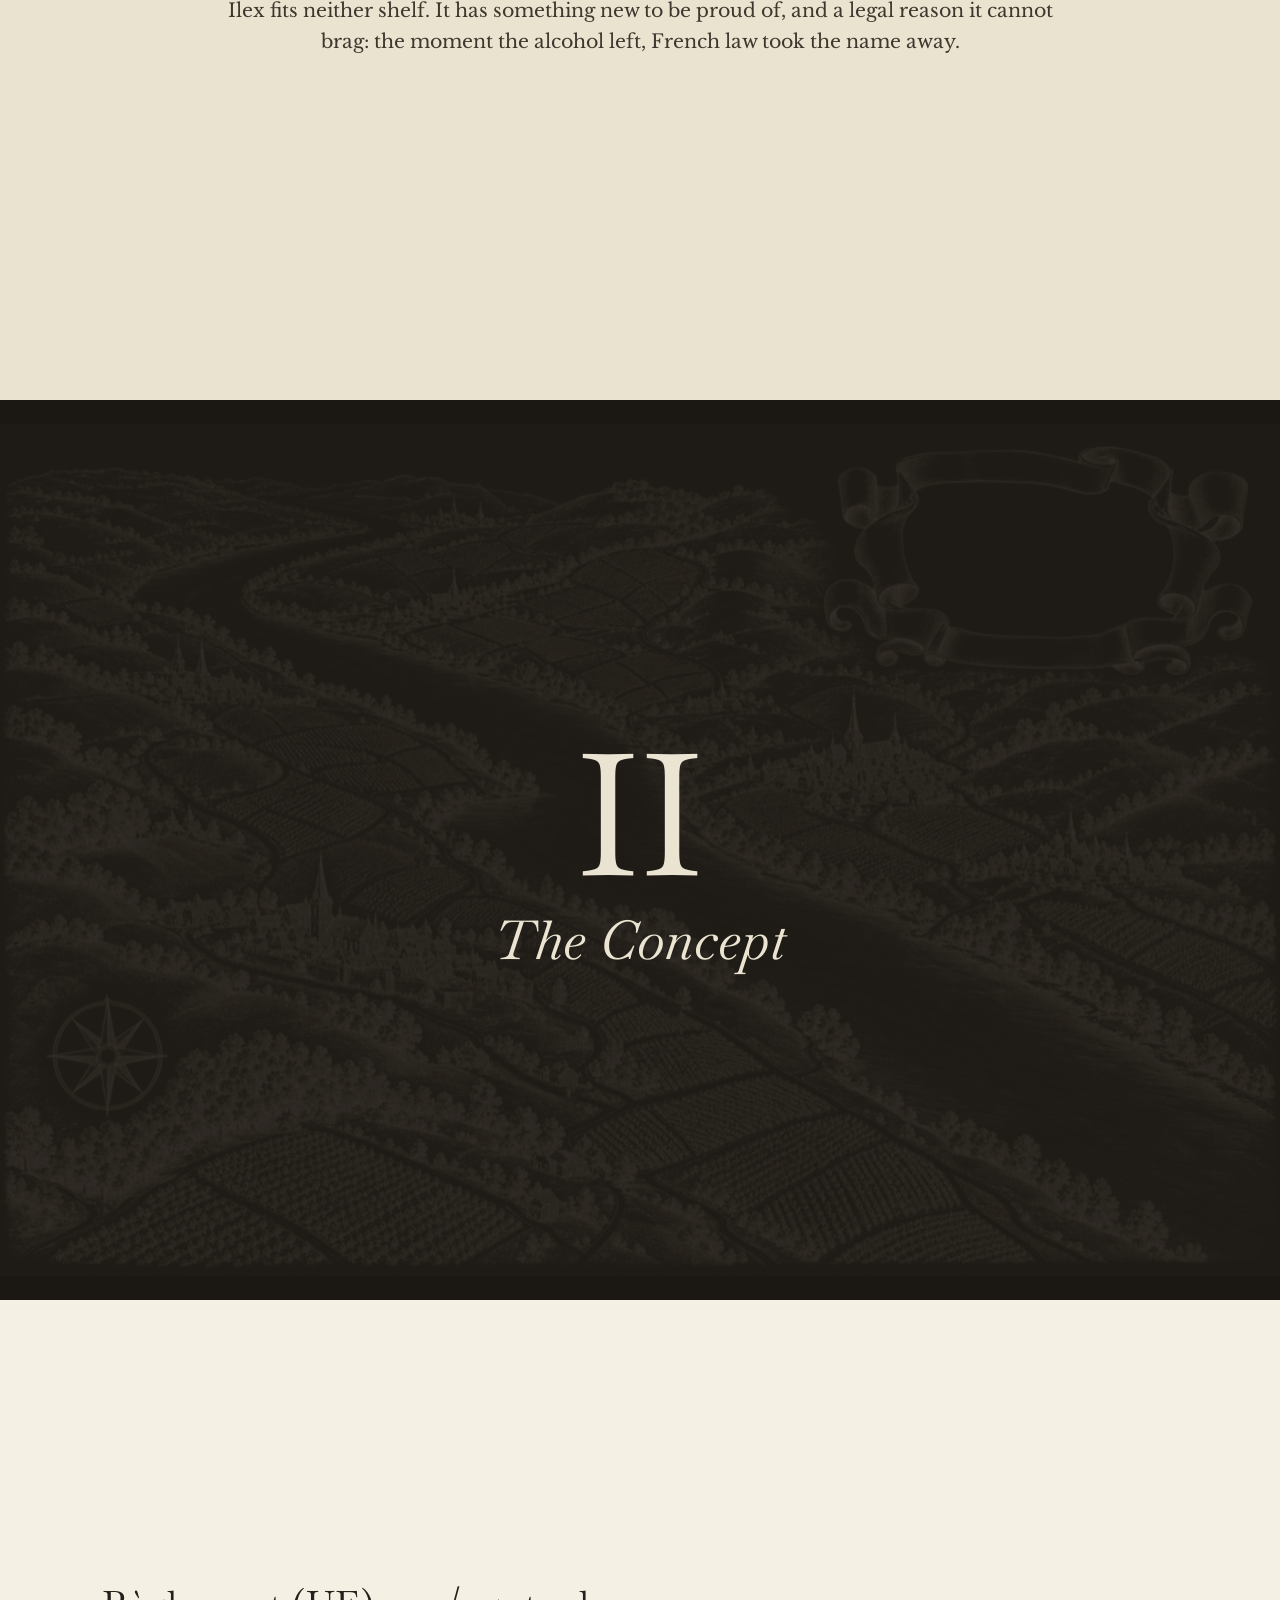
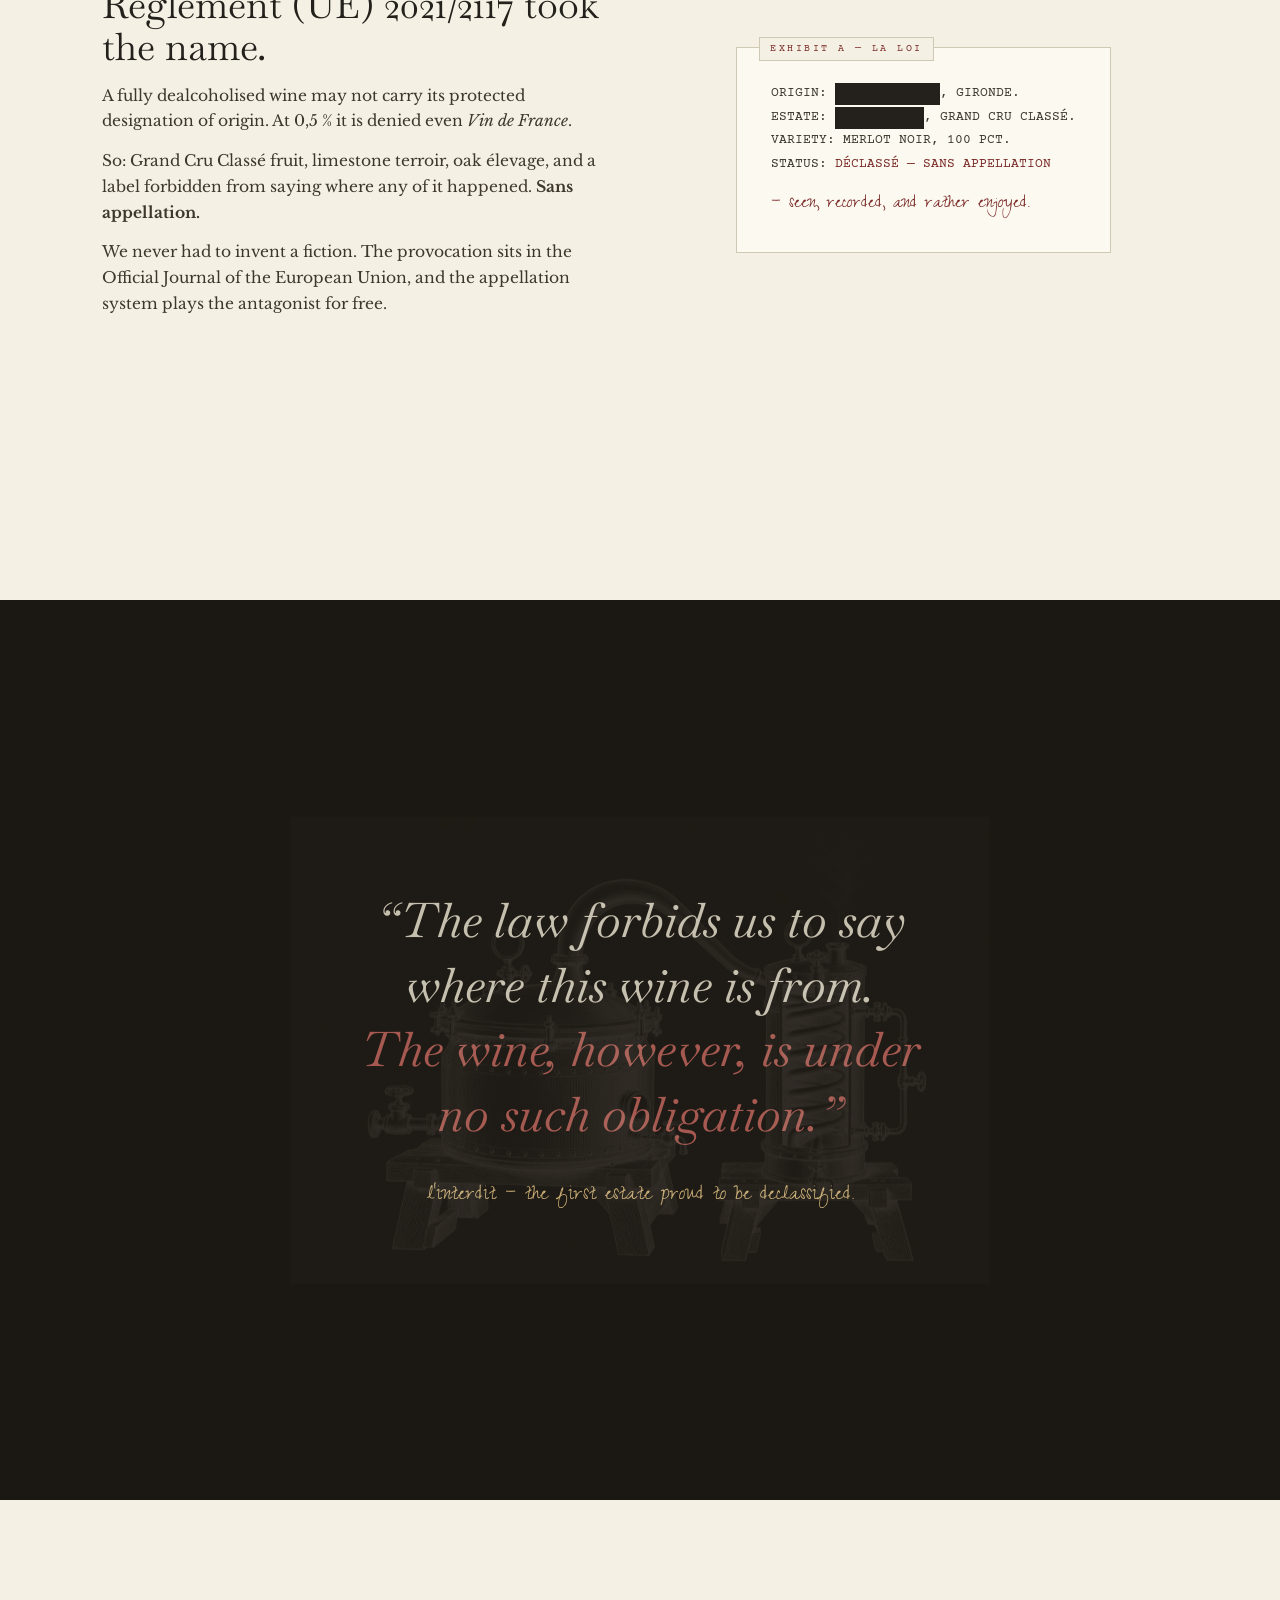
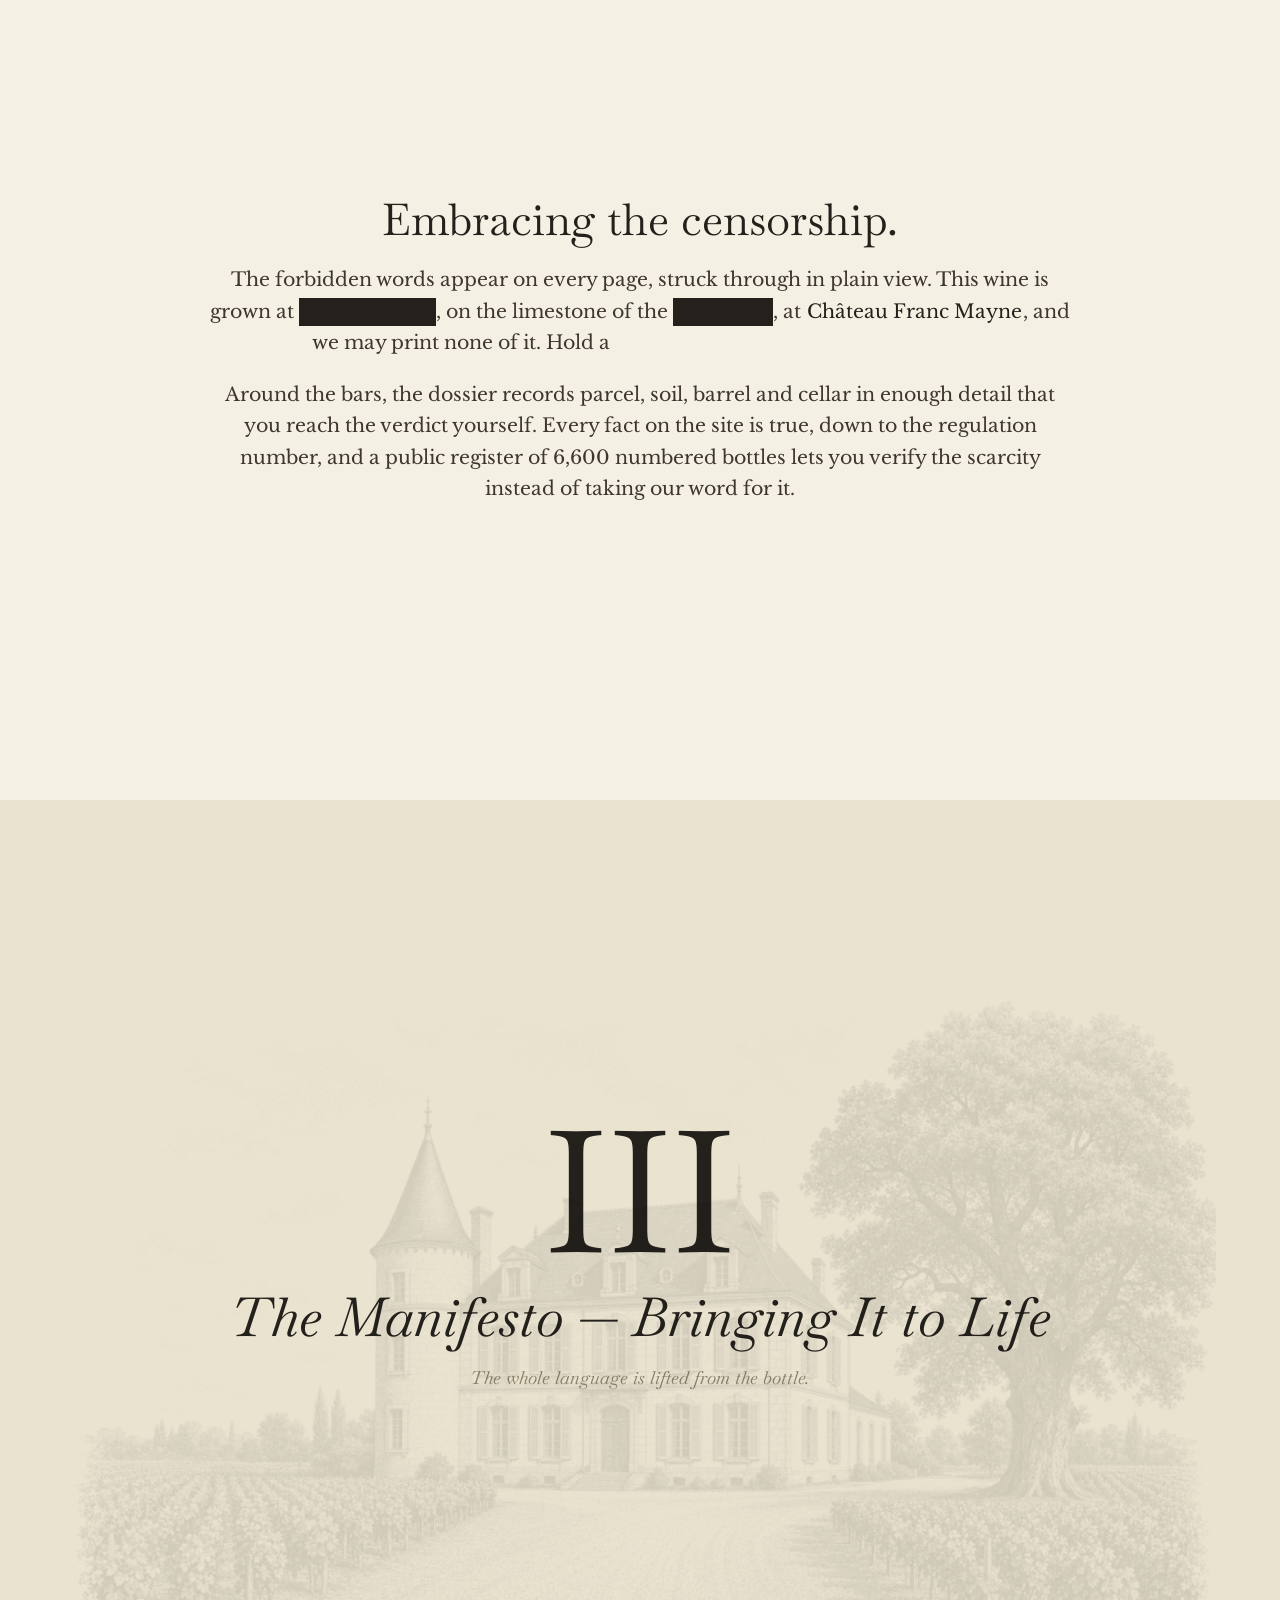
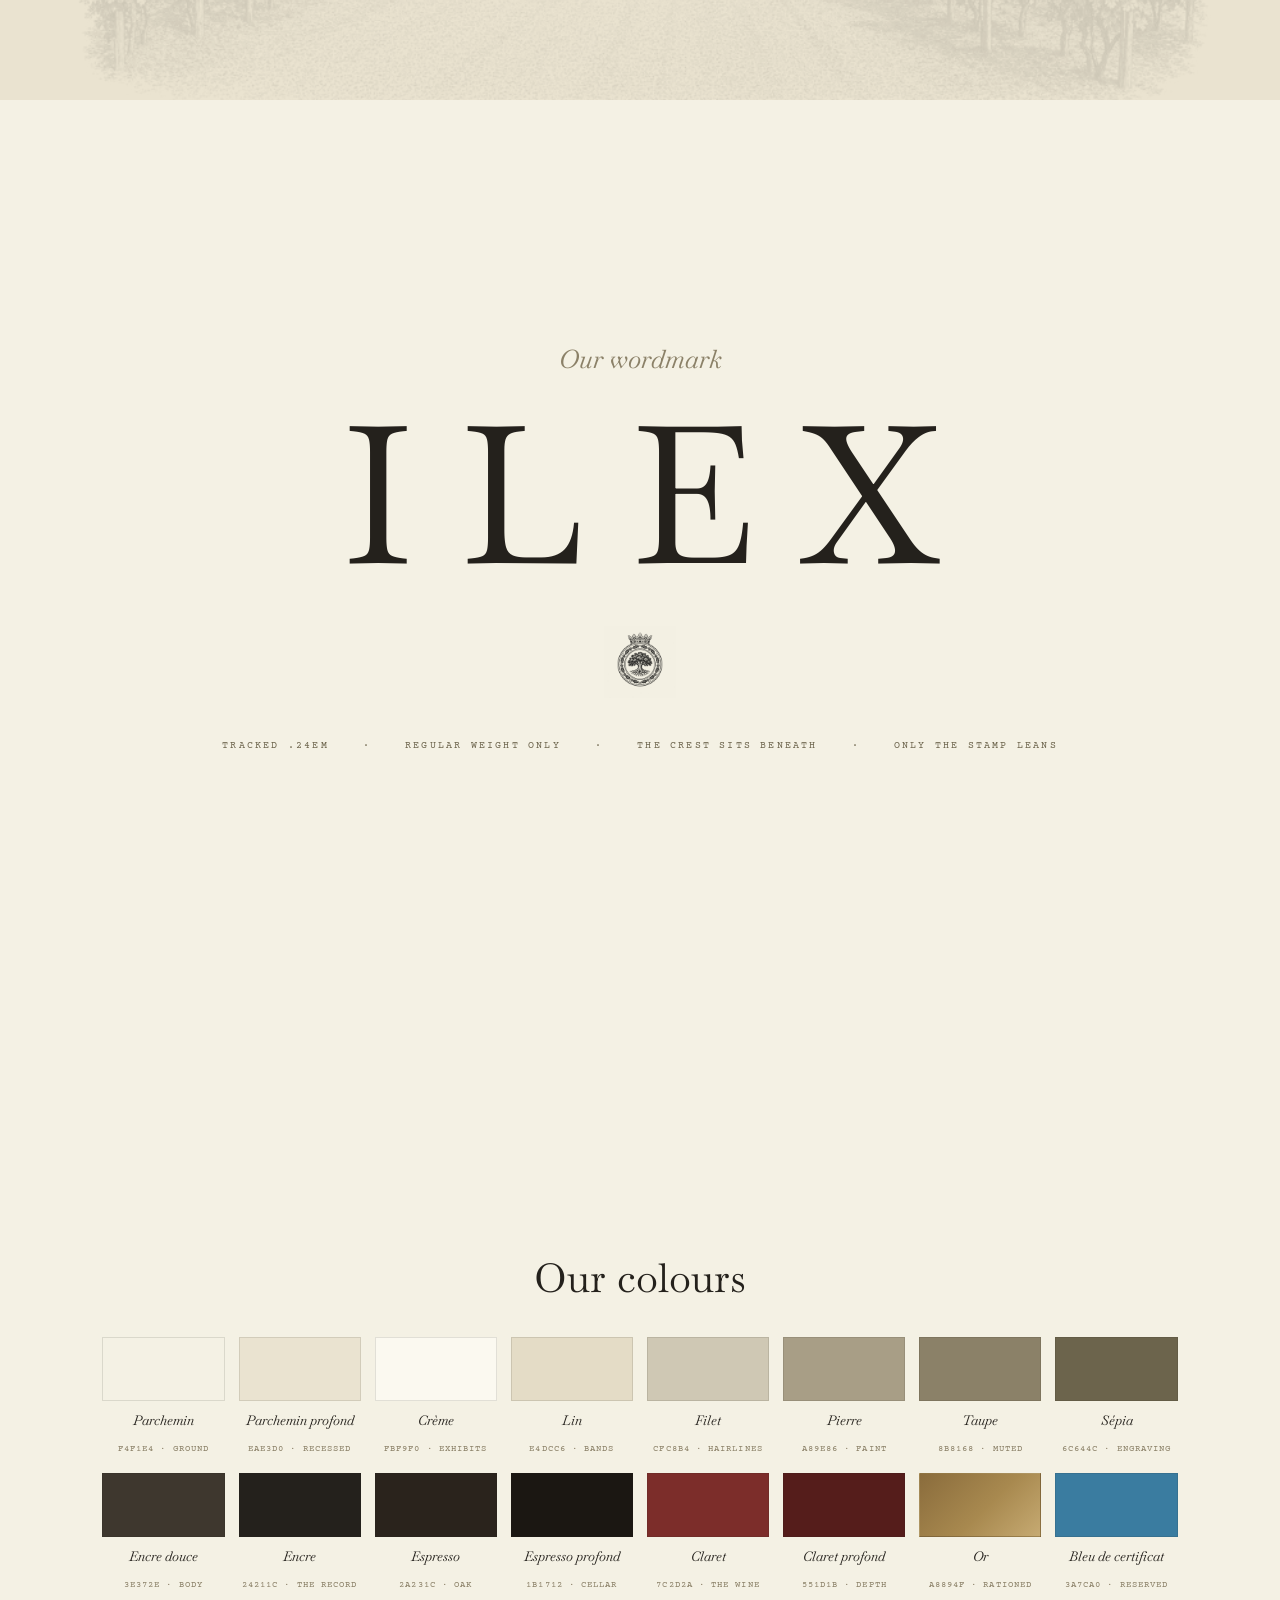
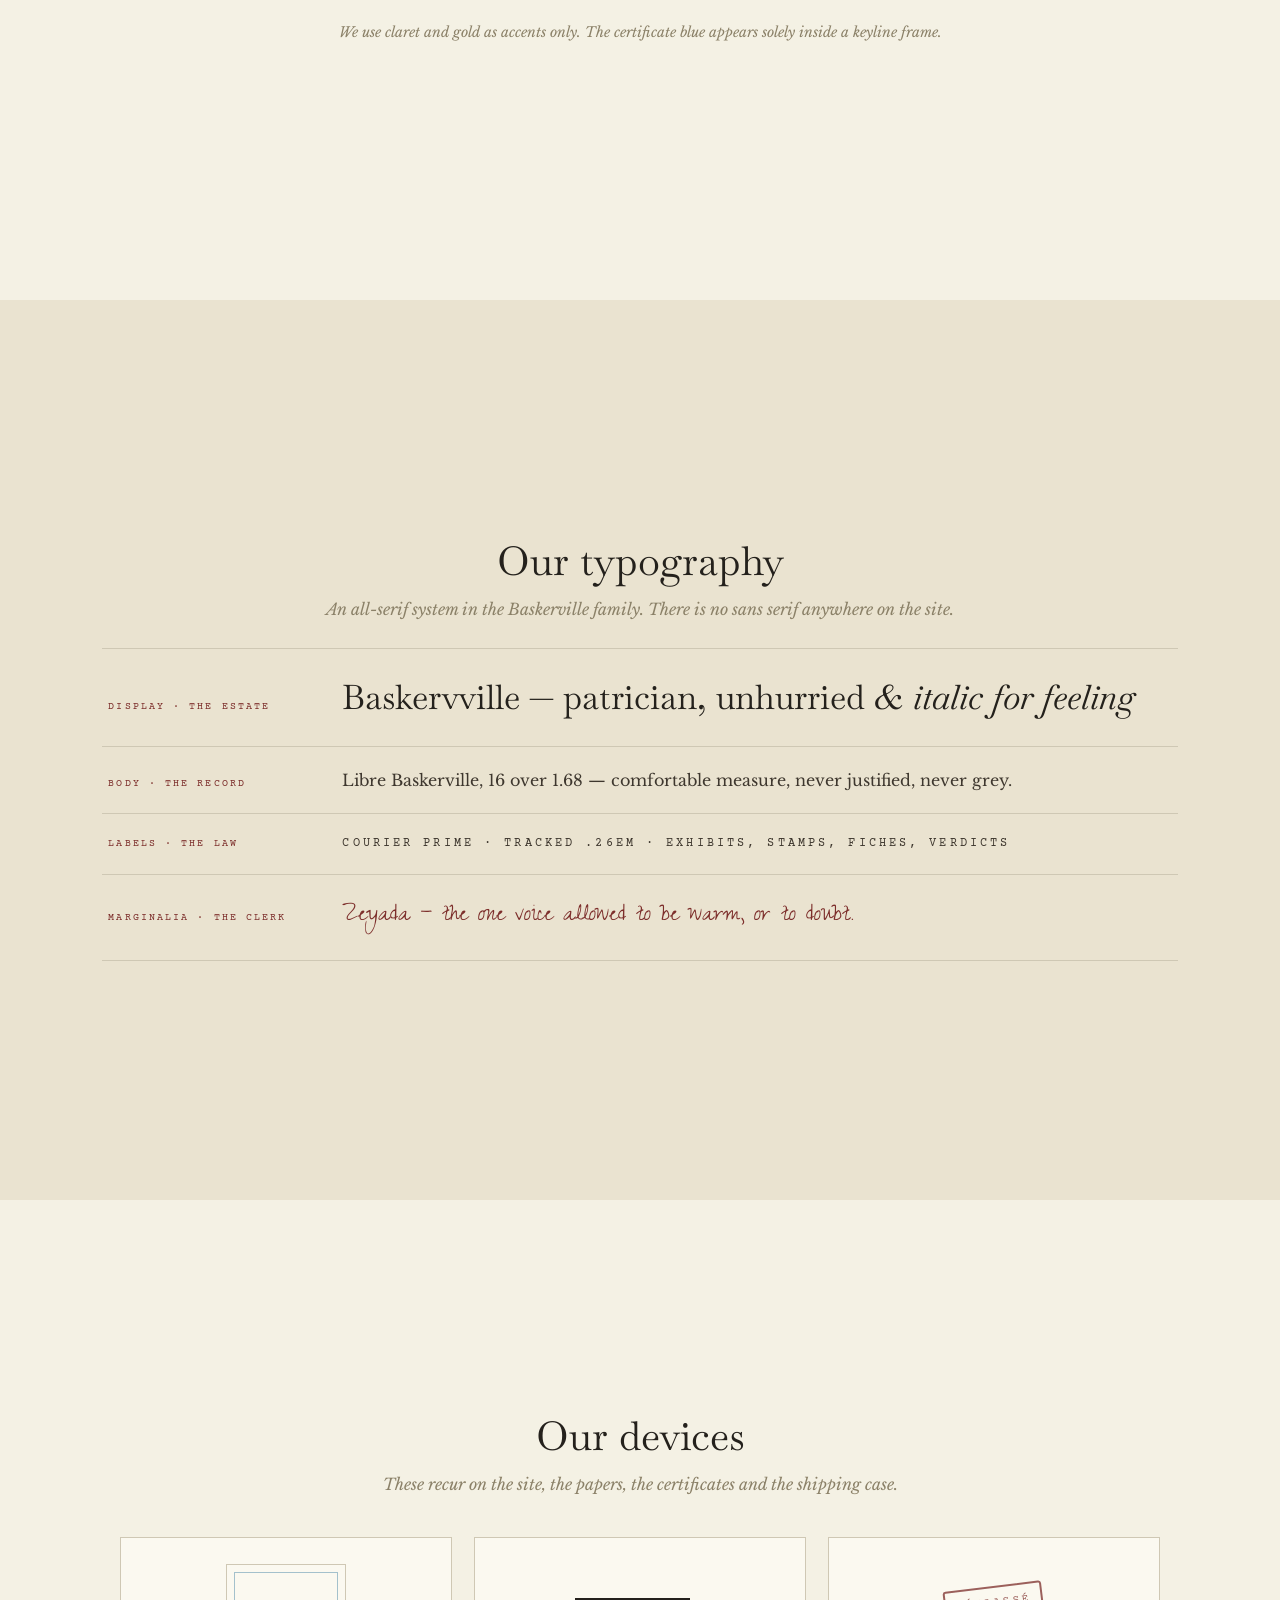
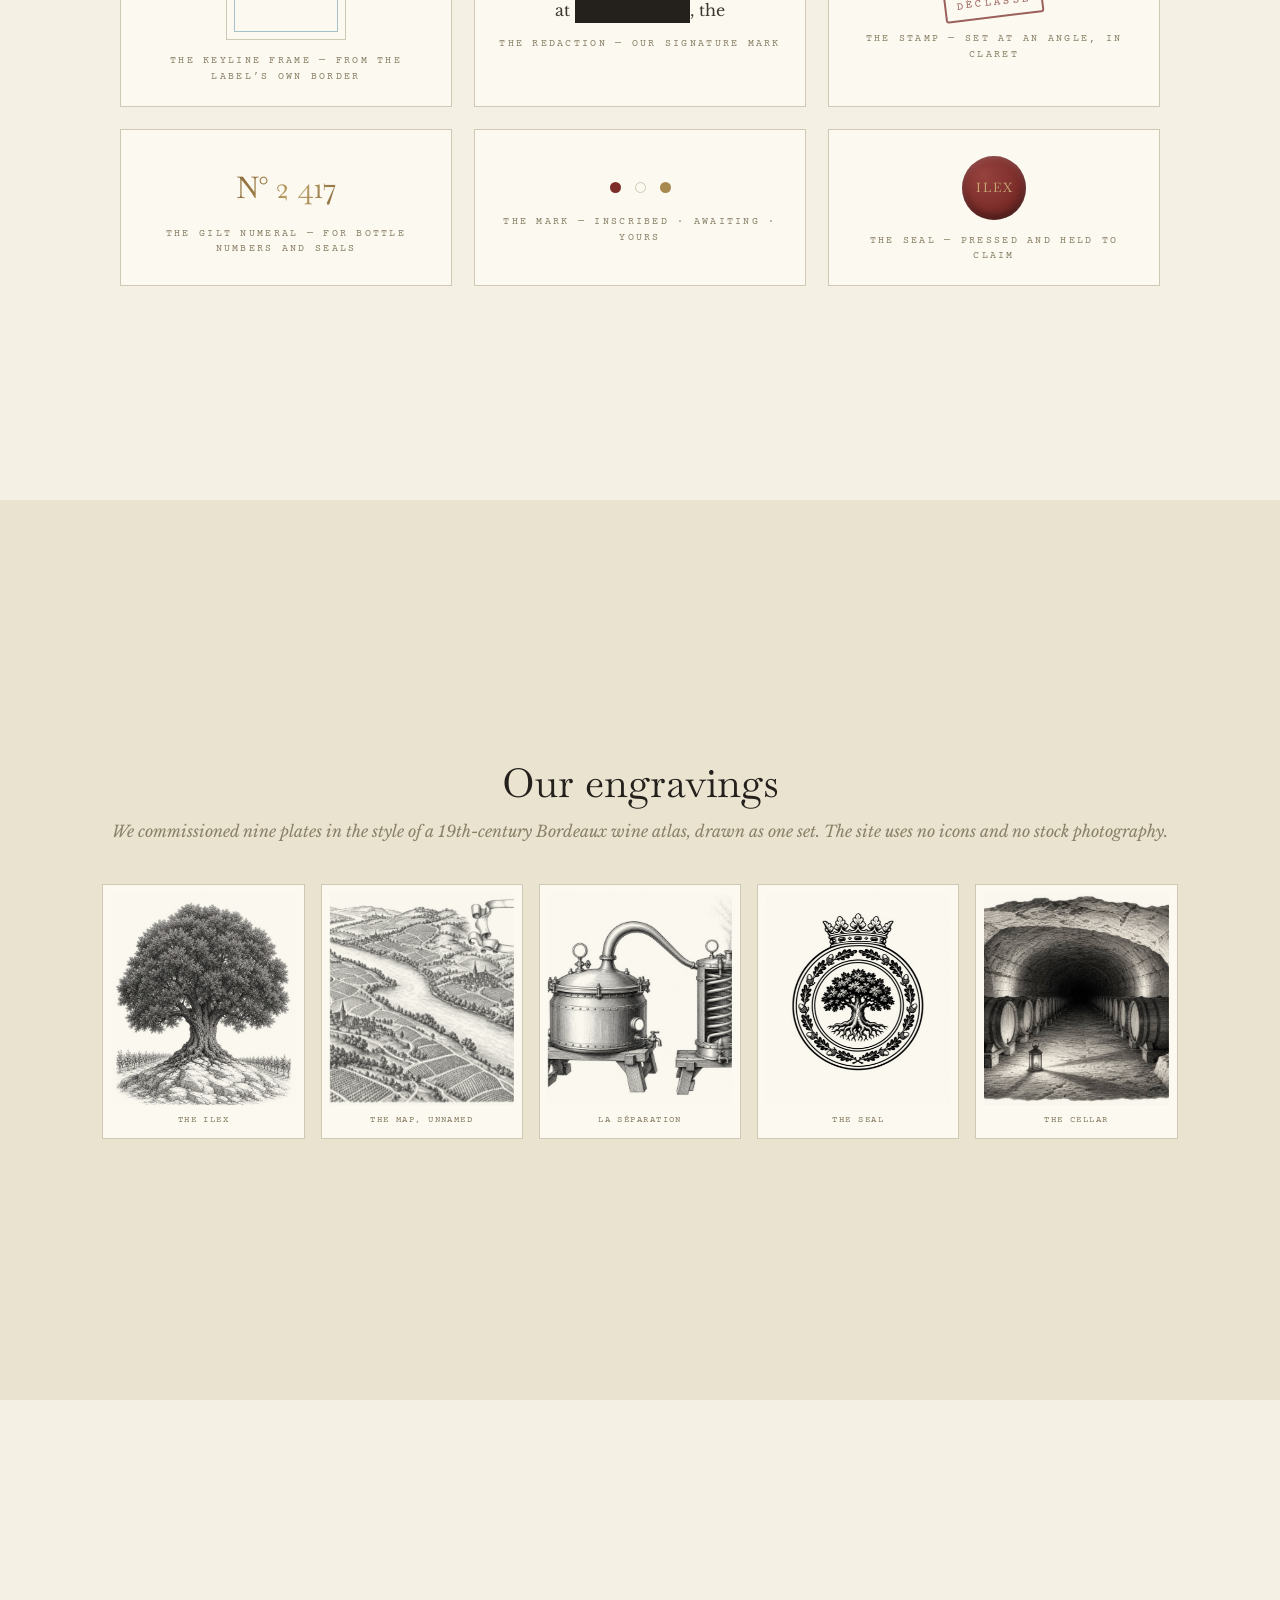
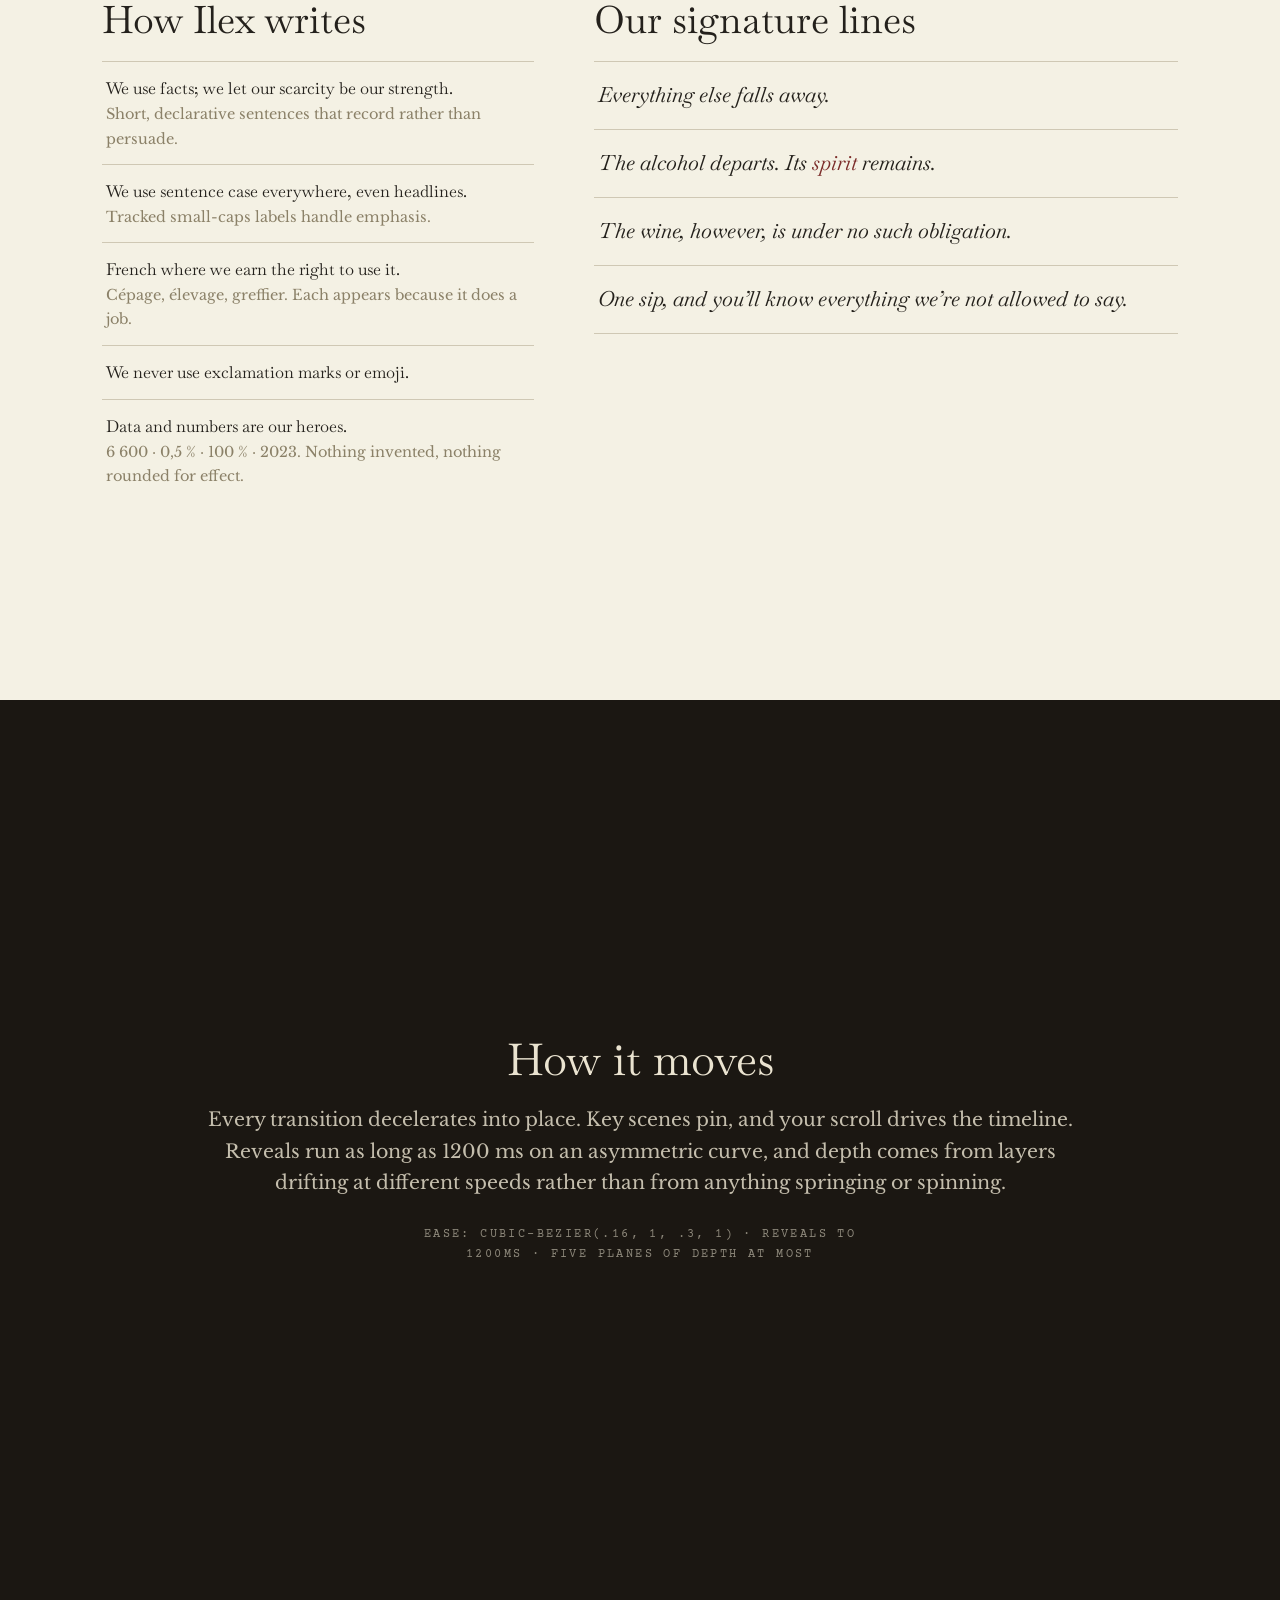
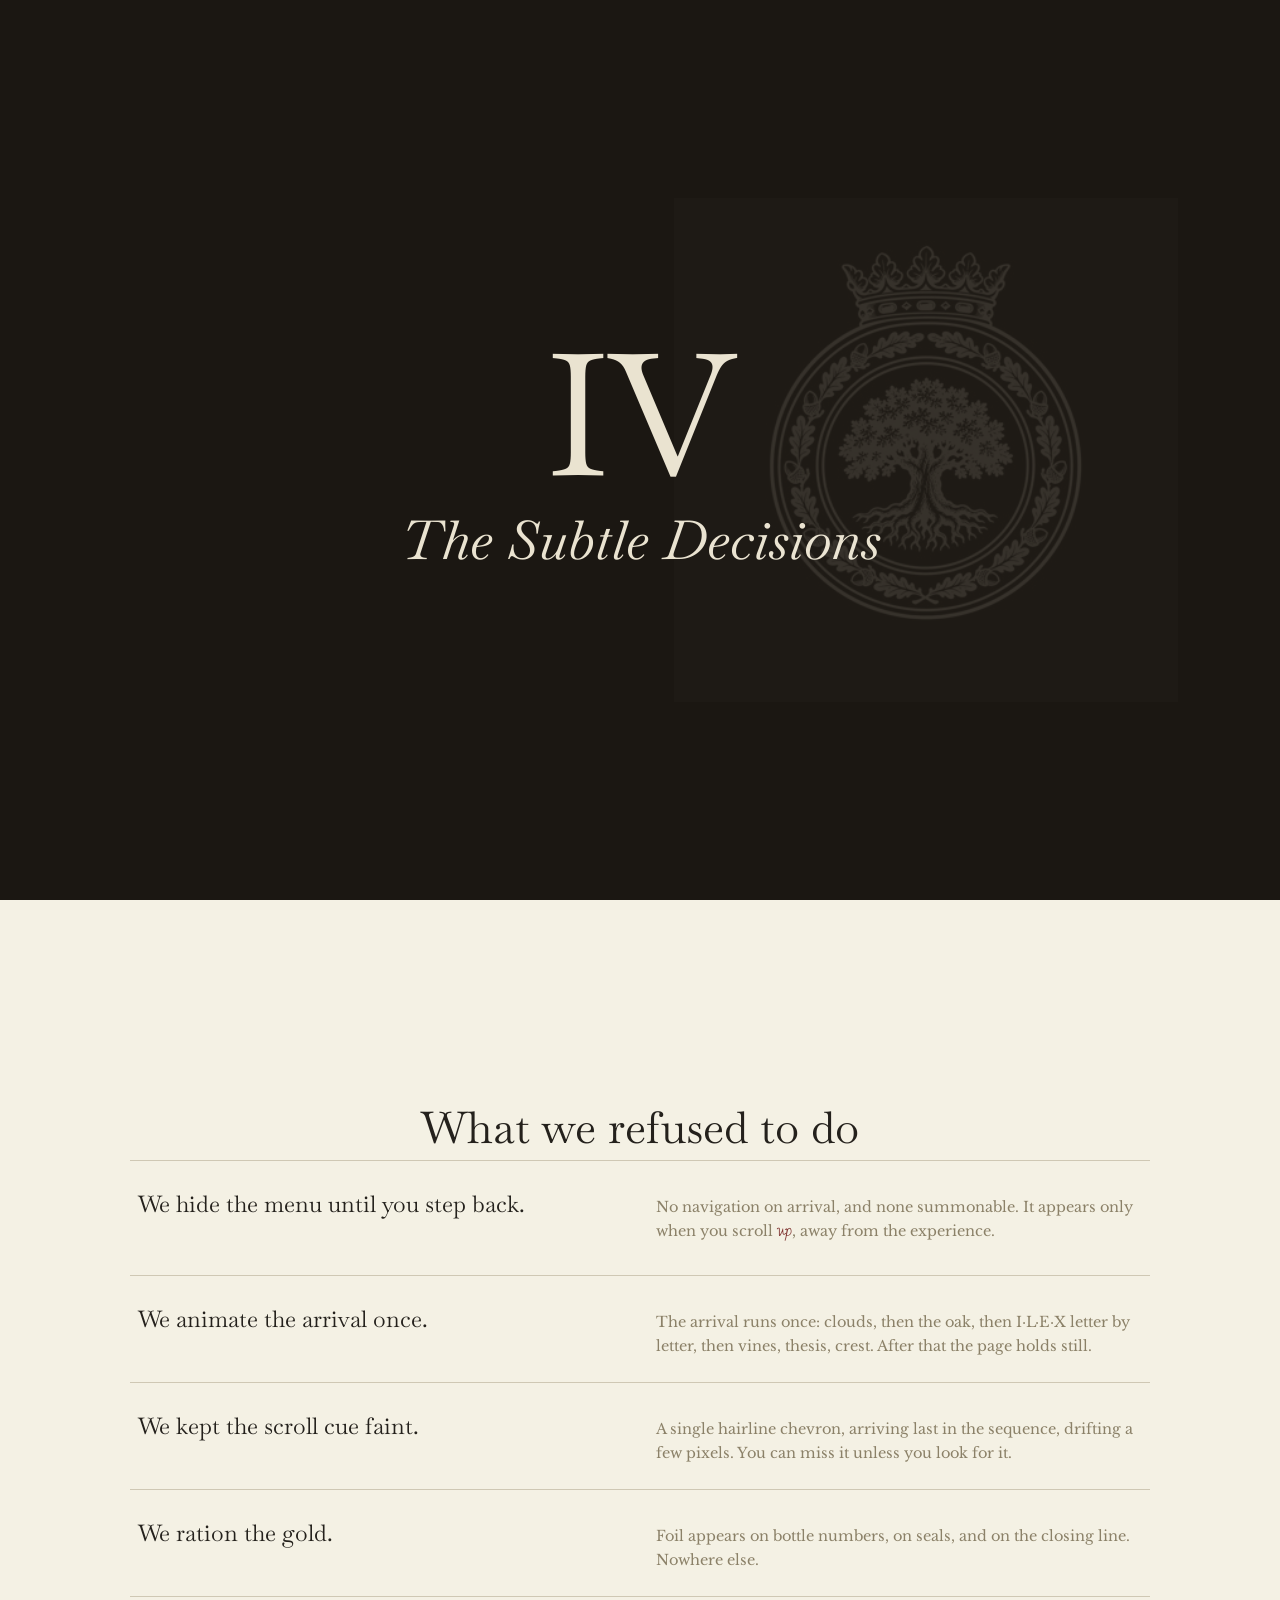
==== commit 7edaaf8c: "Signature lines each sit on one line Co-Authored-By: Claude Fable 5 <noreply@anthropic.com>" ====
--- a/deck/index.html
+++ b/deck/index.html
@@ -188,8 +188,9 @@
   box-shadow:inset 0 2px 6px rgba(255,255,255,.16),inset 0 -4px 10px rgba(0,0,0,.4);
   display:grid;place-items:center;color:#C6AA72;font-family:var(--display);font-size:13px;letter-spacing:.16em;text-indent:.16em}
 .sig-lines{list-style:none;text-align:left}
-.sig-lines li{font-family:var(--display);font-style:italic;font-size:clamp(19px,2.1vw,26px);color:var(--ink);
-  padding:16px 4px;border-top:1px solid var(--hair)}
+.sig-lines li{font-family:var(--display);font-style:italic;font-size:clamp(17px,1.7vw,21px);color:var(--ink);
+  padding:16px 4px;border-top:1px solid var(--hair);white-space:nowrap}
+@media(max-width:1100px){.sig-lines li{white-space:normal}}
 .sig-lines li:last-child{border-bottom:1px solid var(--hair)}
 .sig-lines li em{color:var(--claret);font-style:italic}
 .rules-list{list-style:none;text-align:left}
@@ -412,7 +413,7 @@
 
 <!-- 15 · HOW ILEX WRITES -->
 <section class="slide">
-  <div class="duo" style="align-items:start">
+  <div class="duo" style="align-items:start;max-width:1280px;grid-template-columns:.85fr 1.15fr">
     <div class="rv">
       <h3>How Ilex writes</h3>
       <ul class="rules-list" style="margin-top:20px">
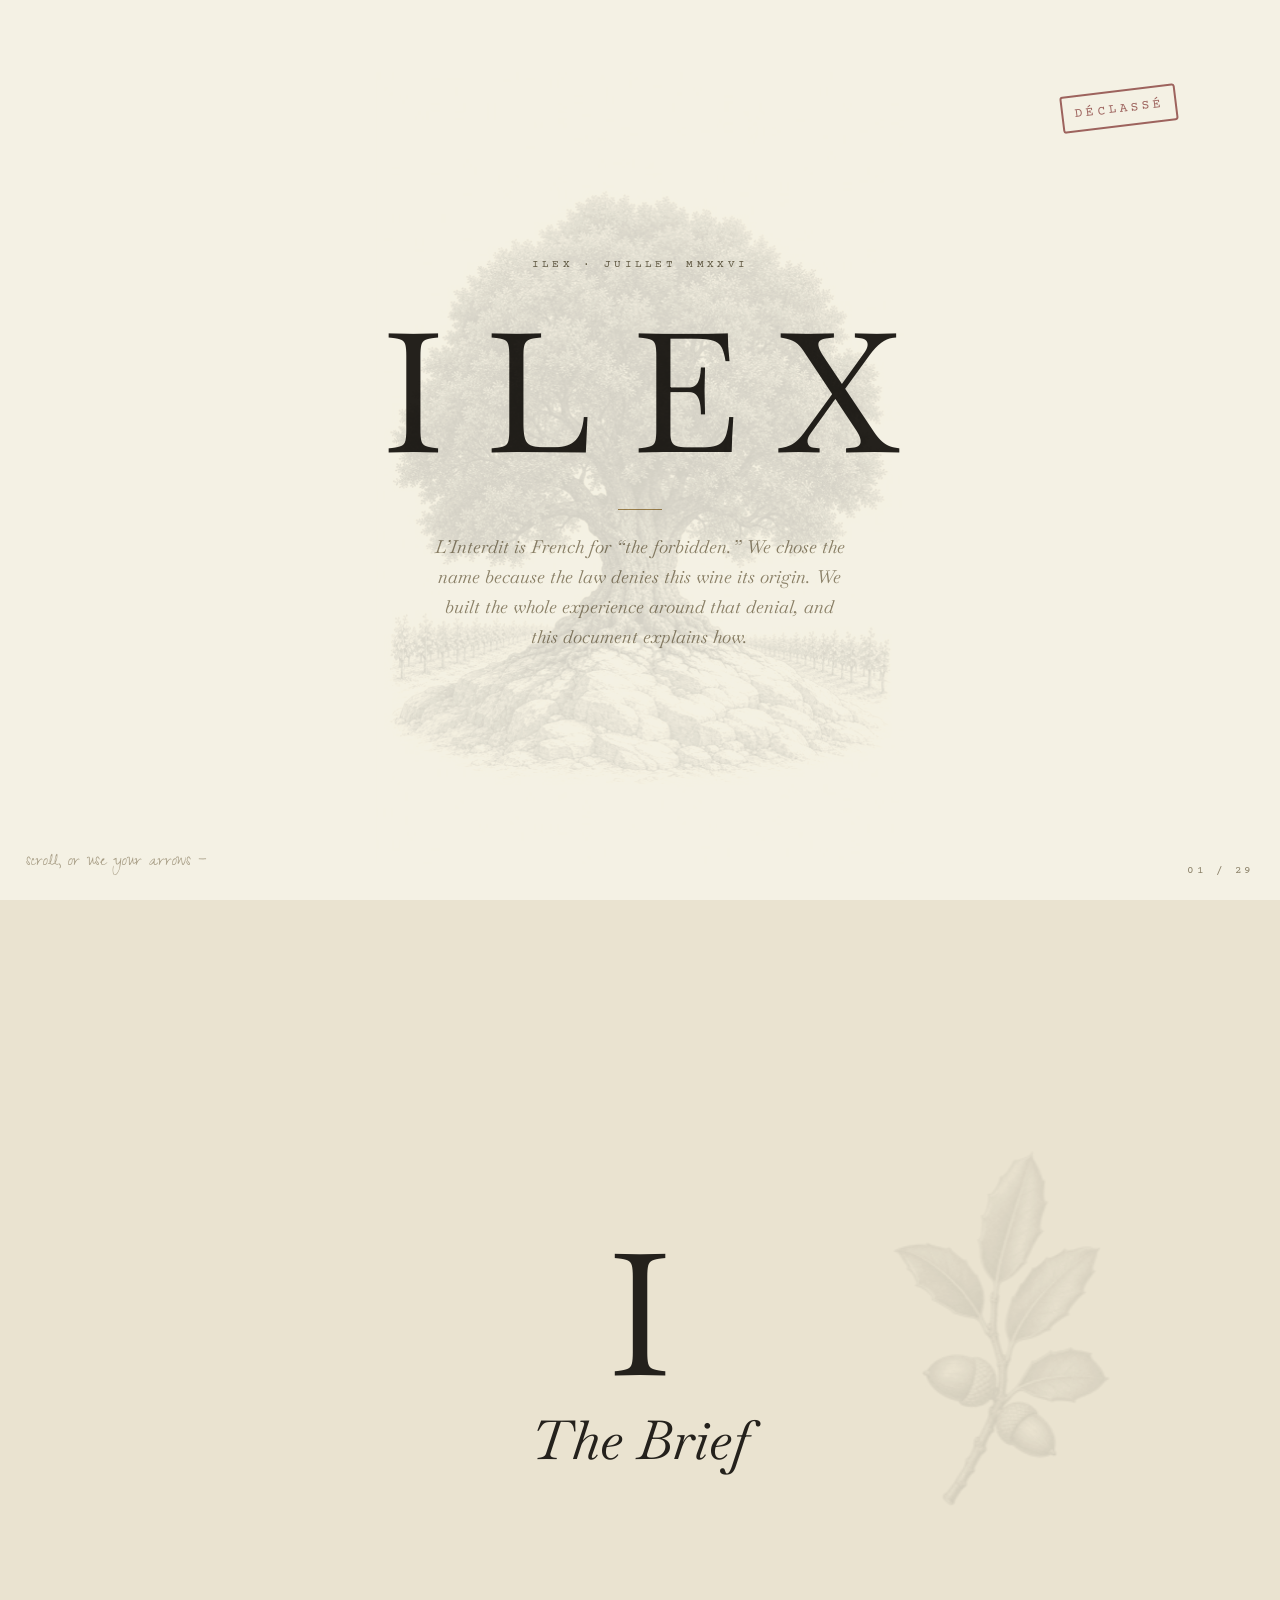
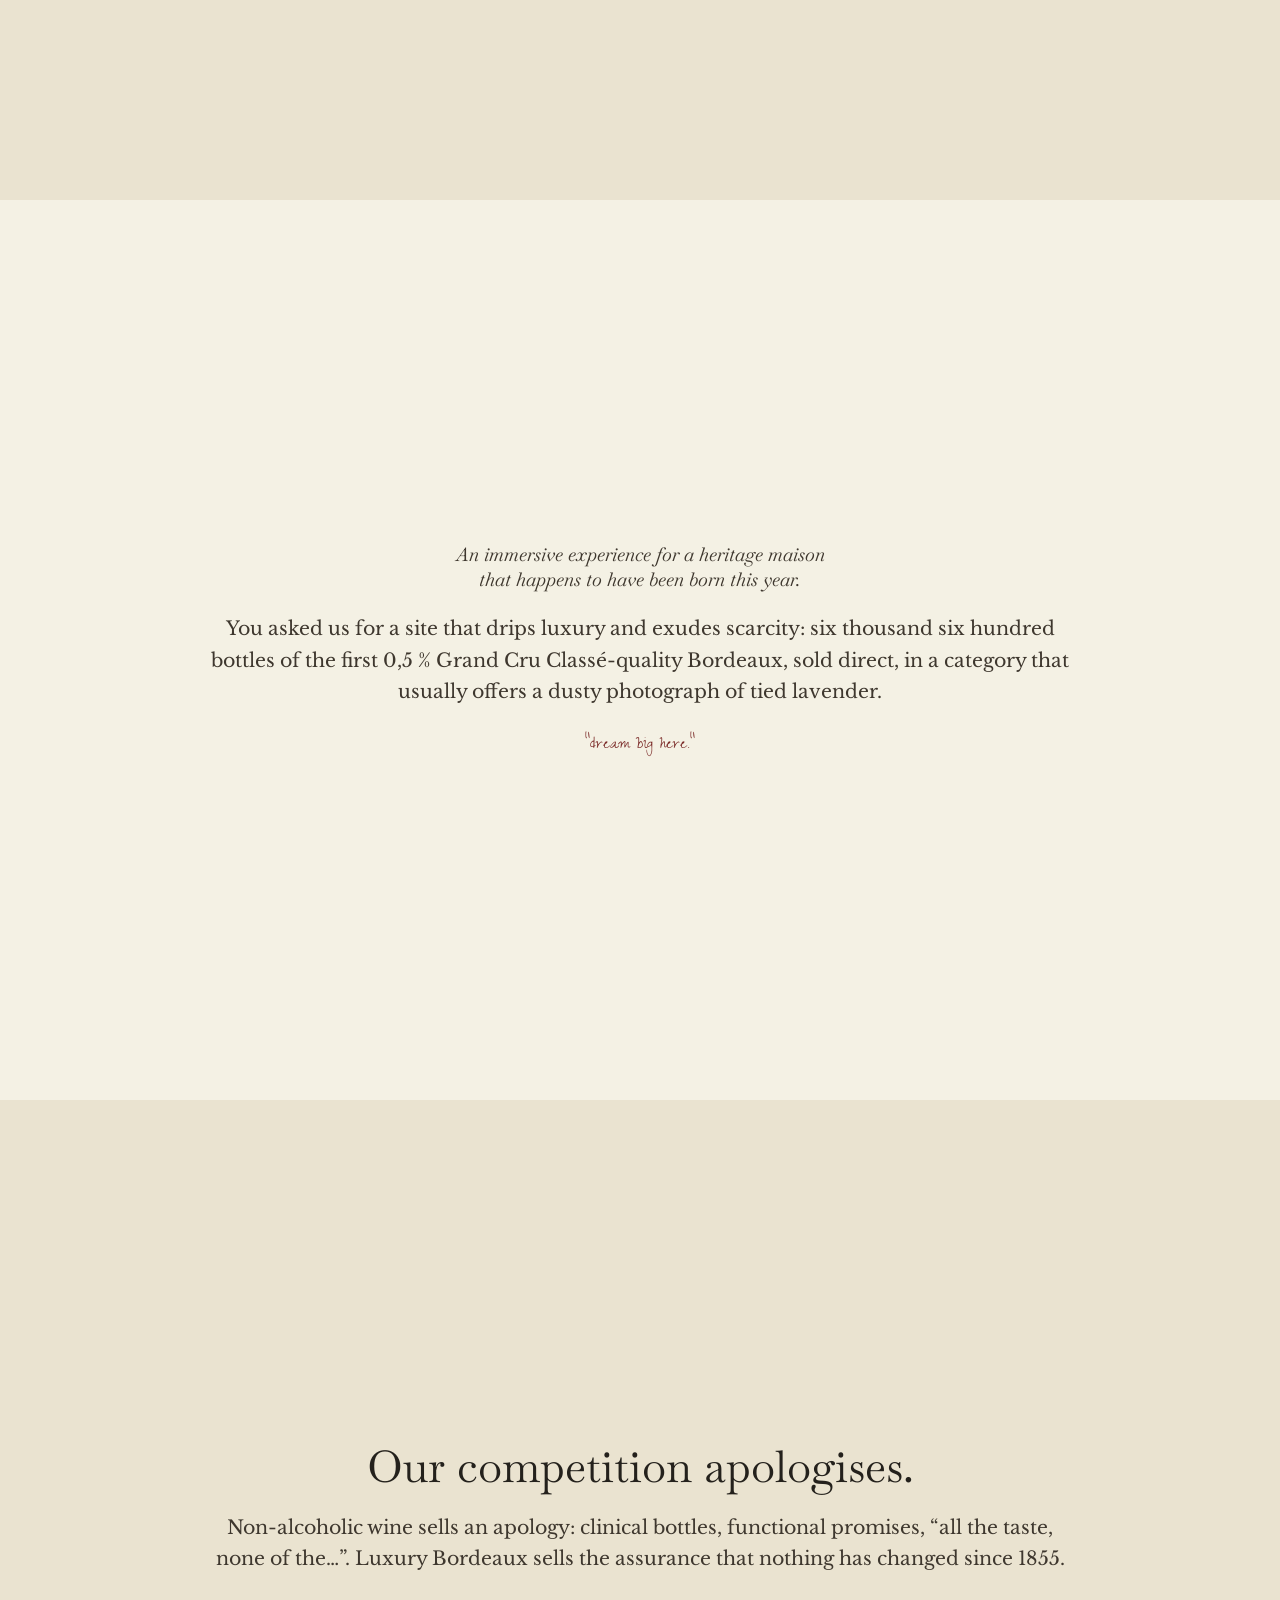
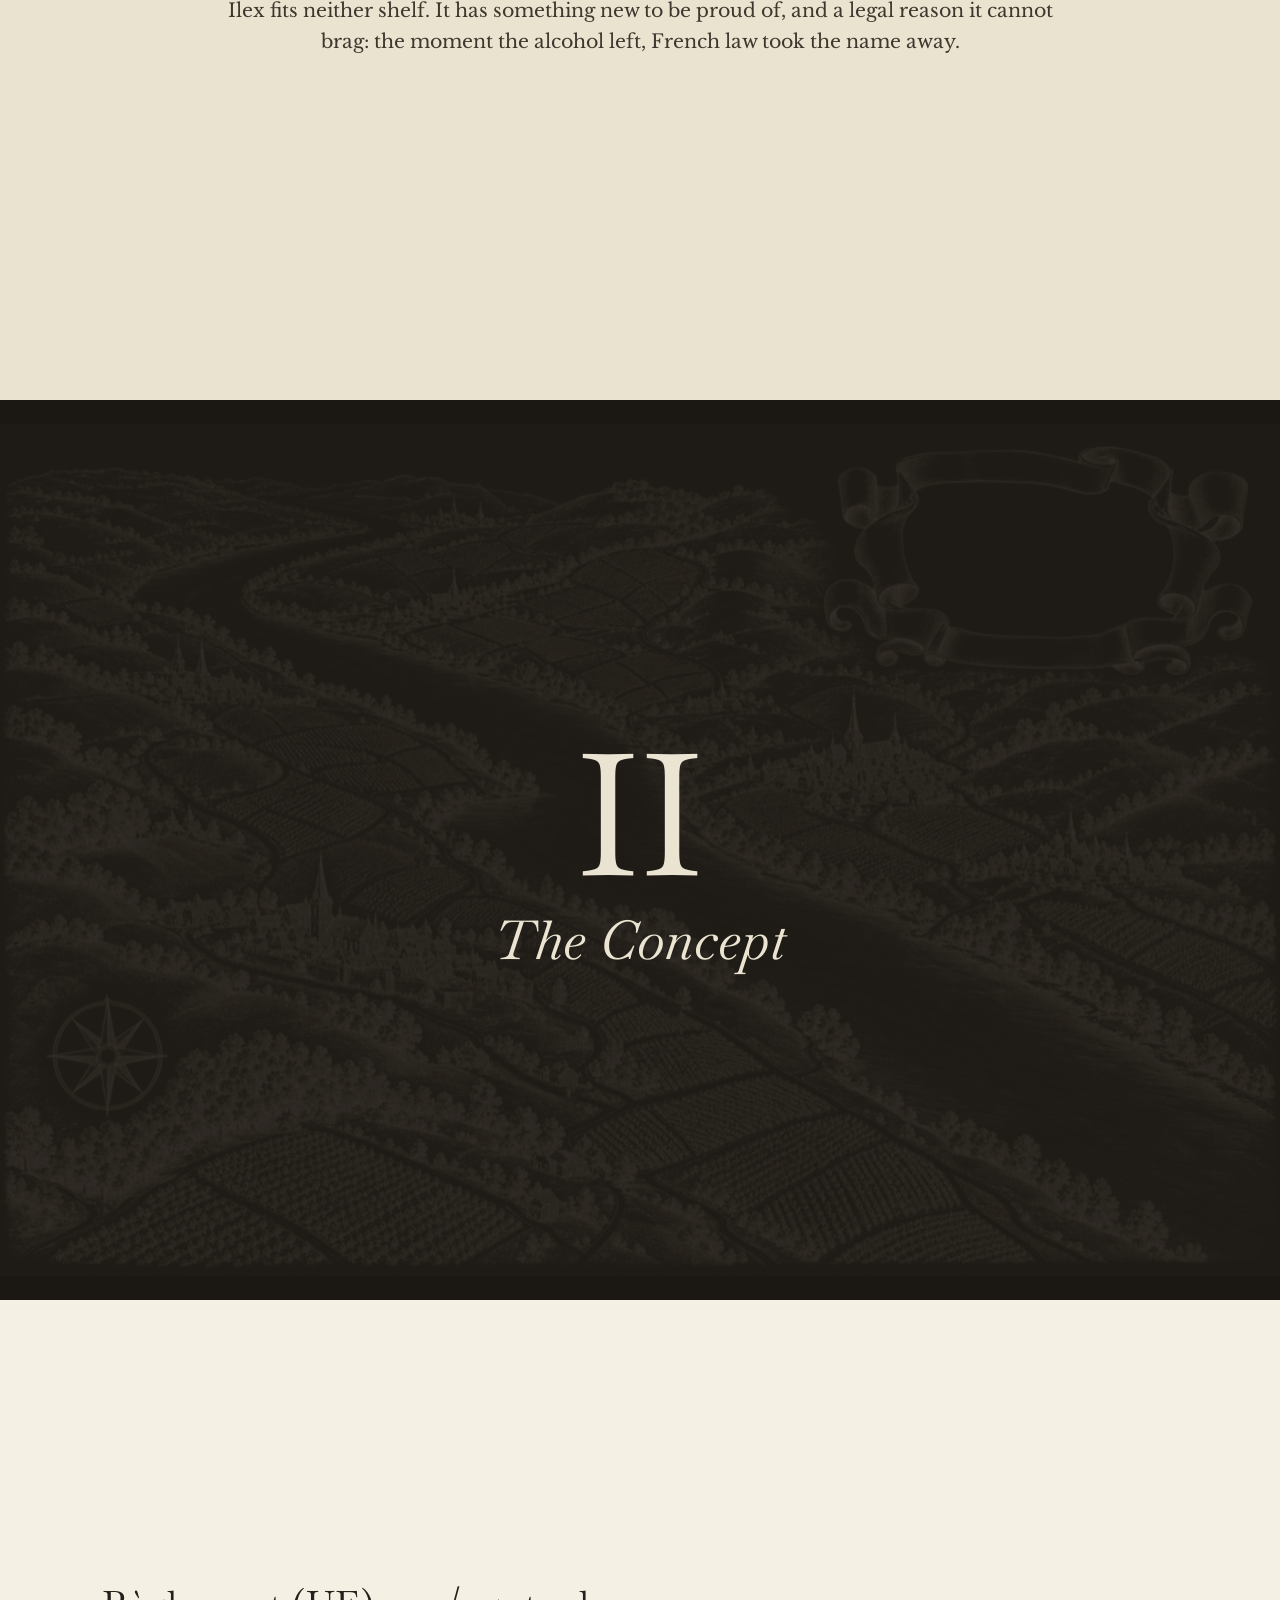
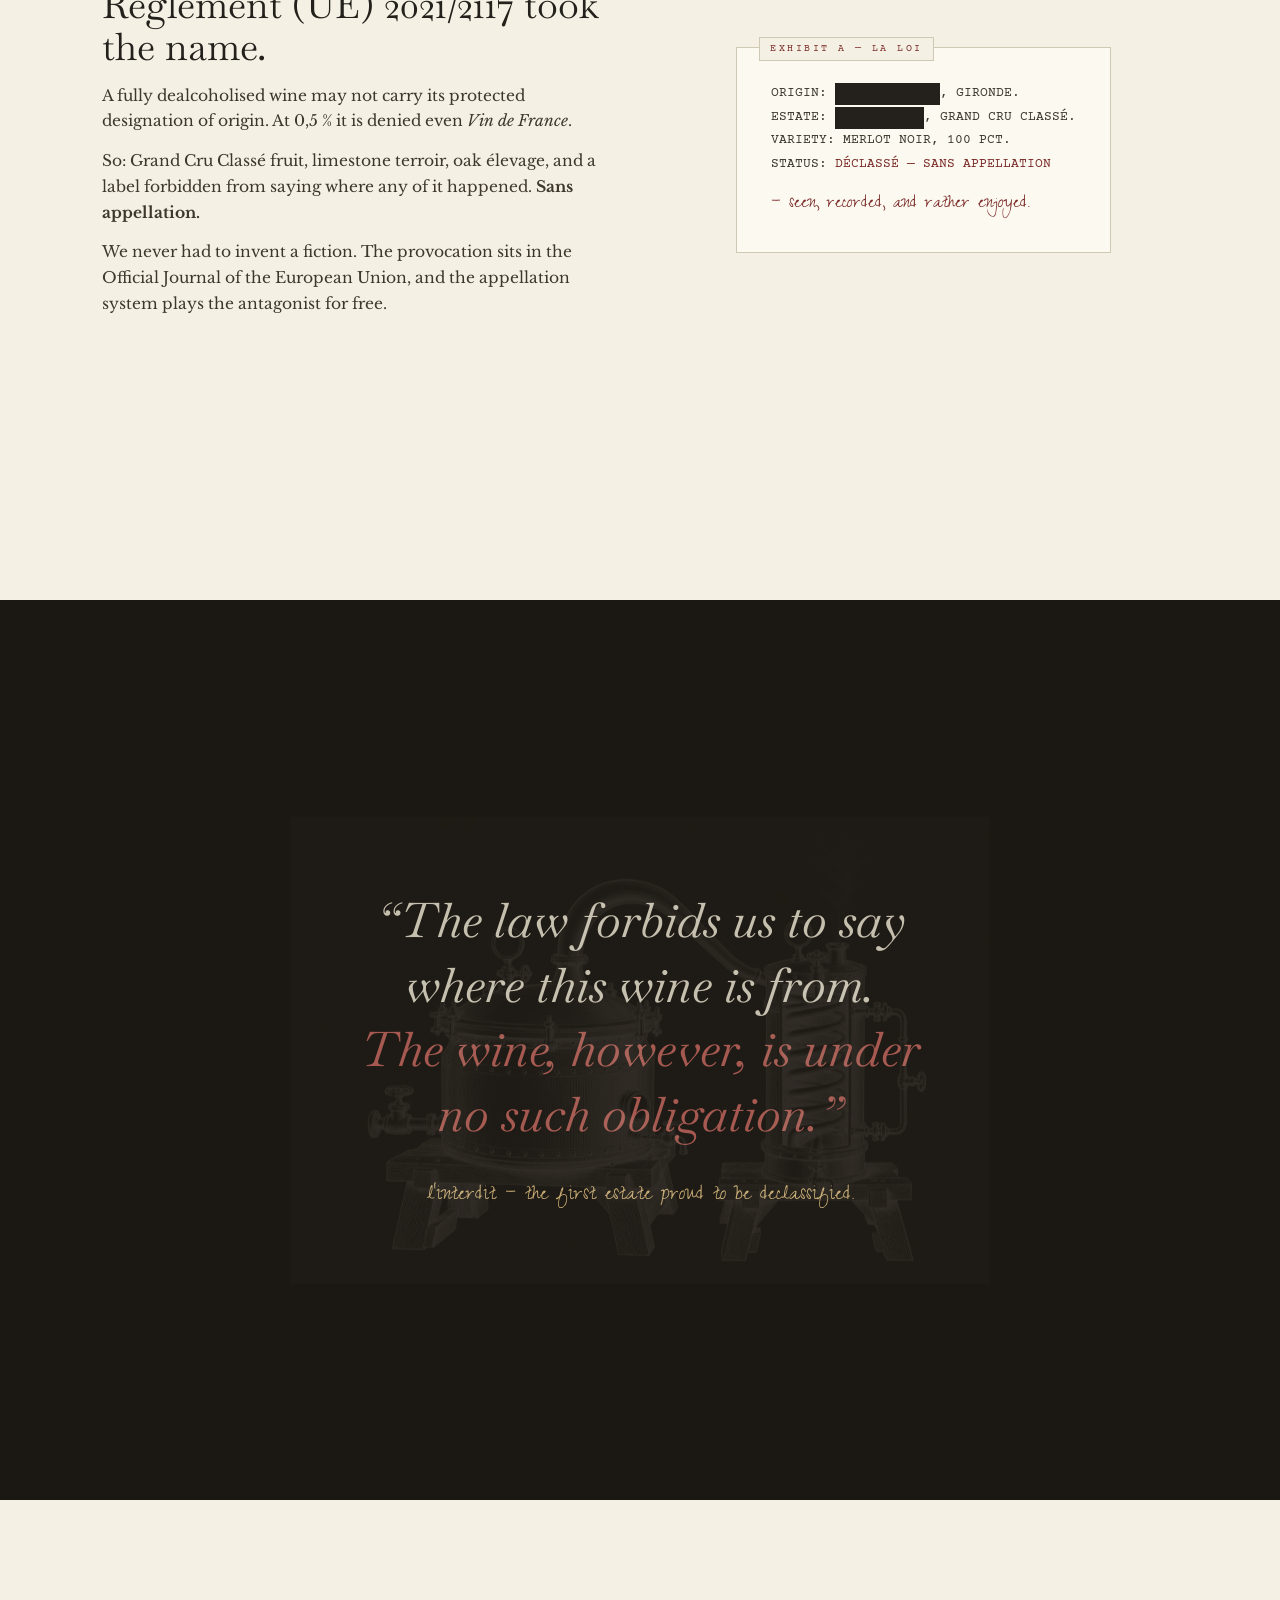
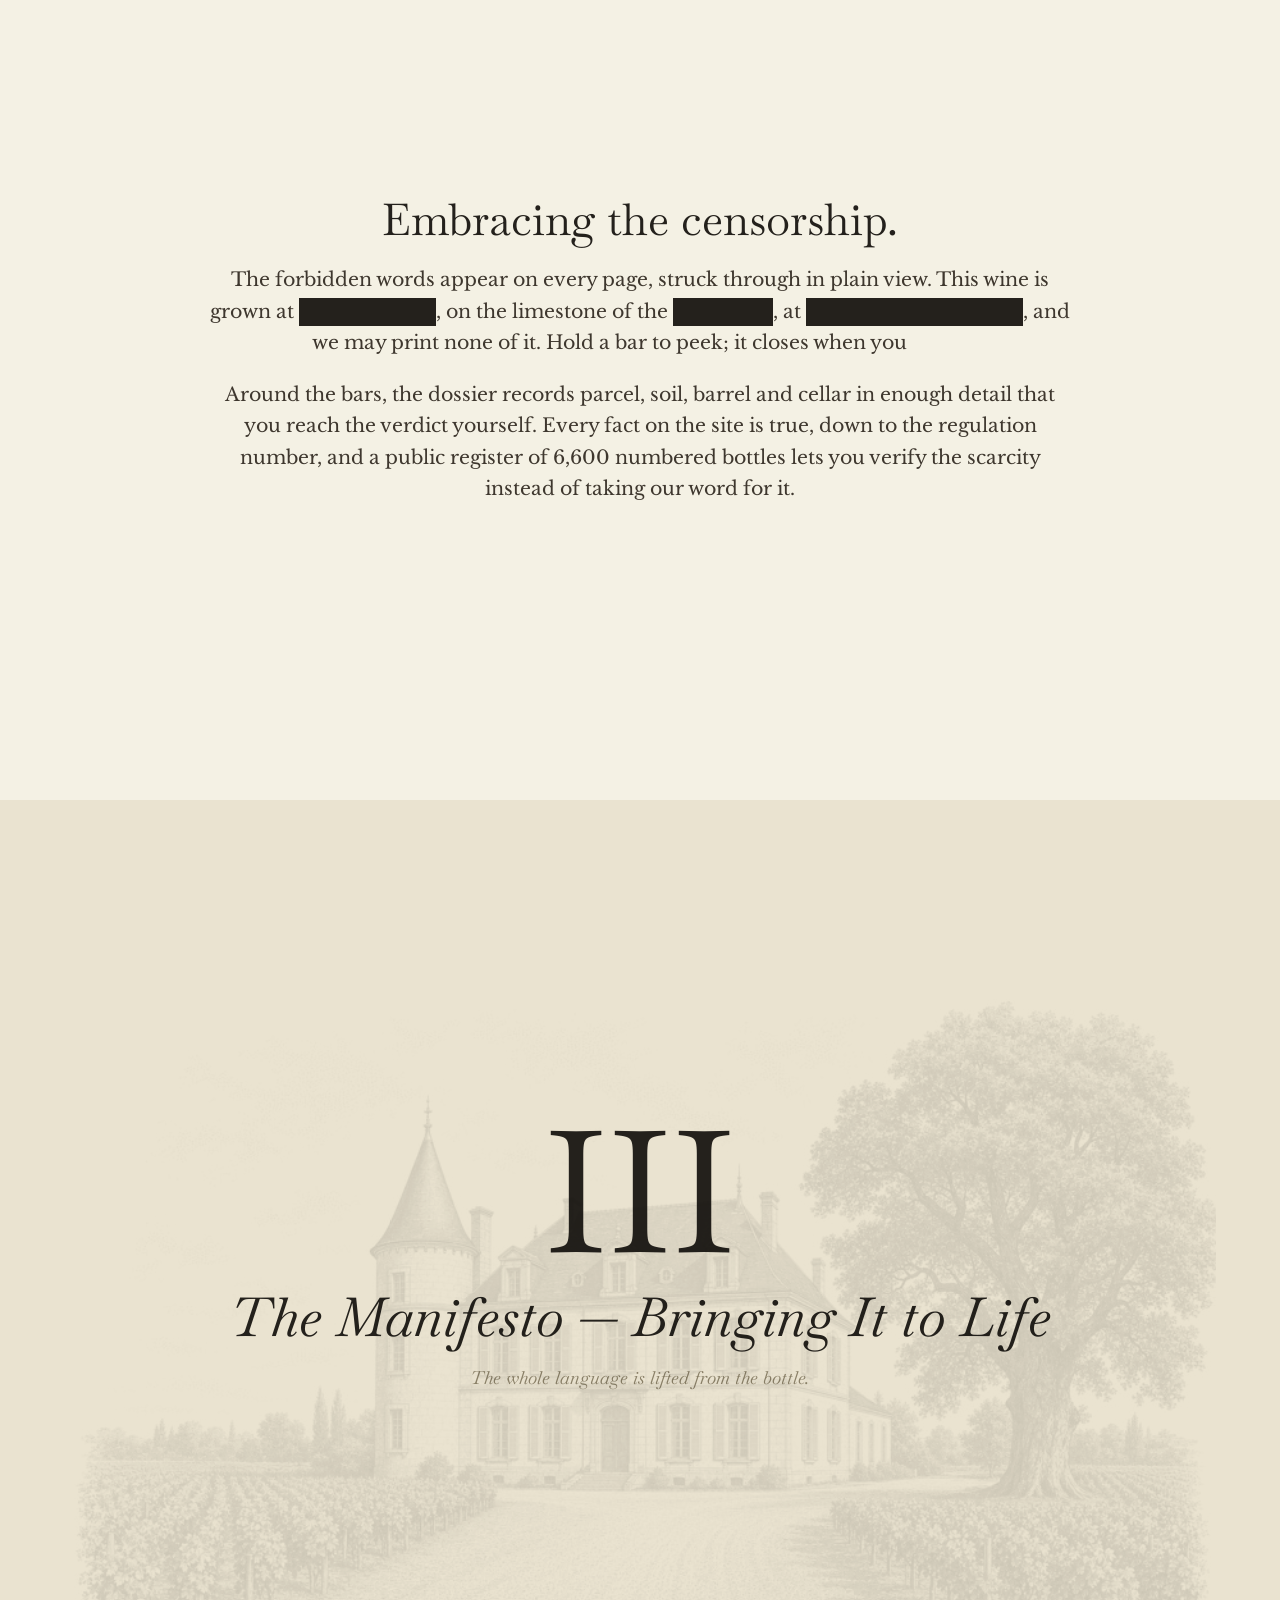
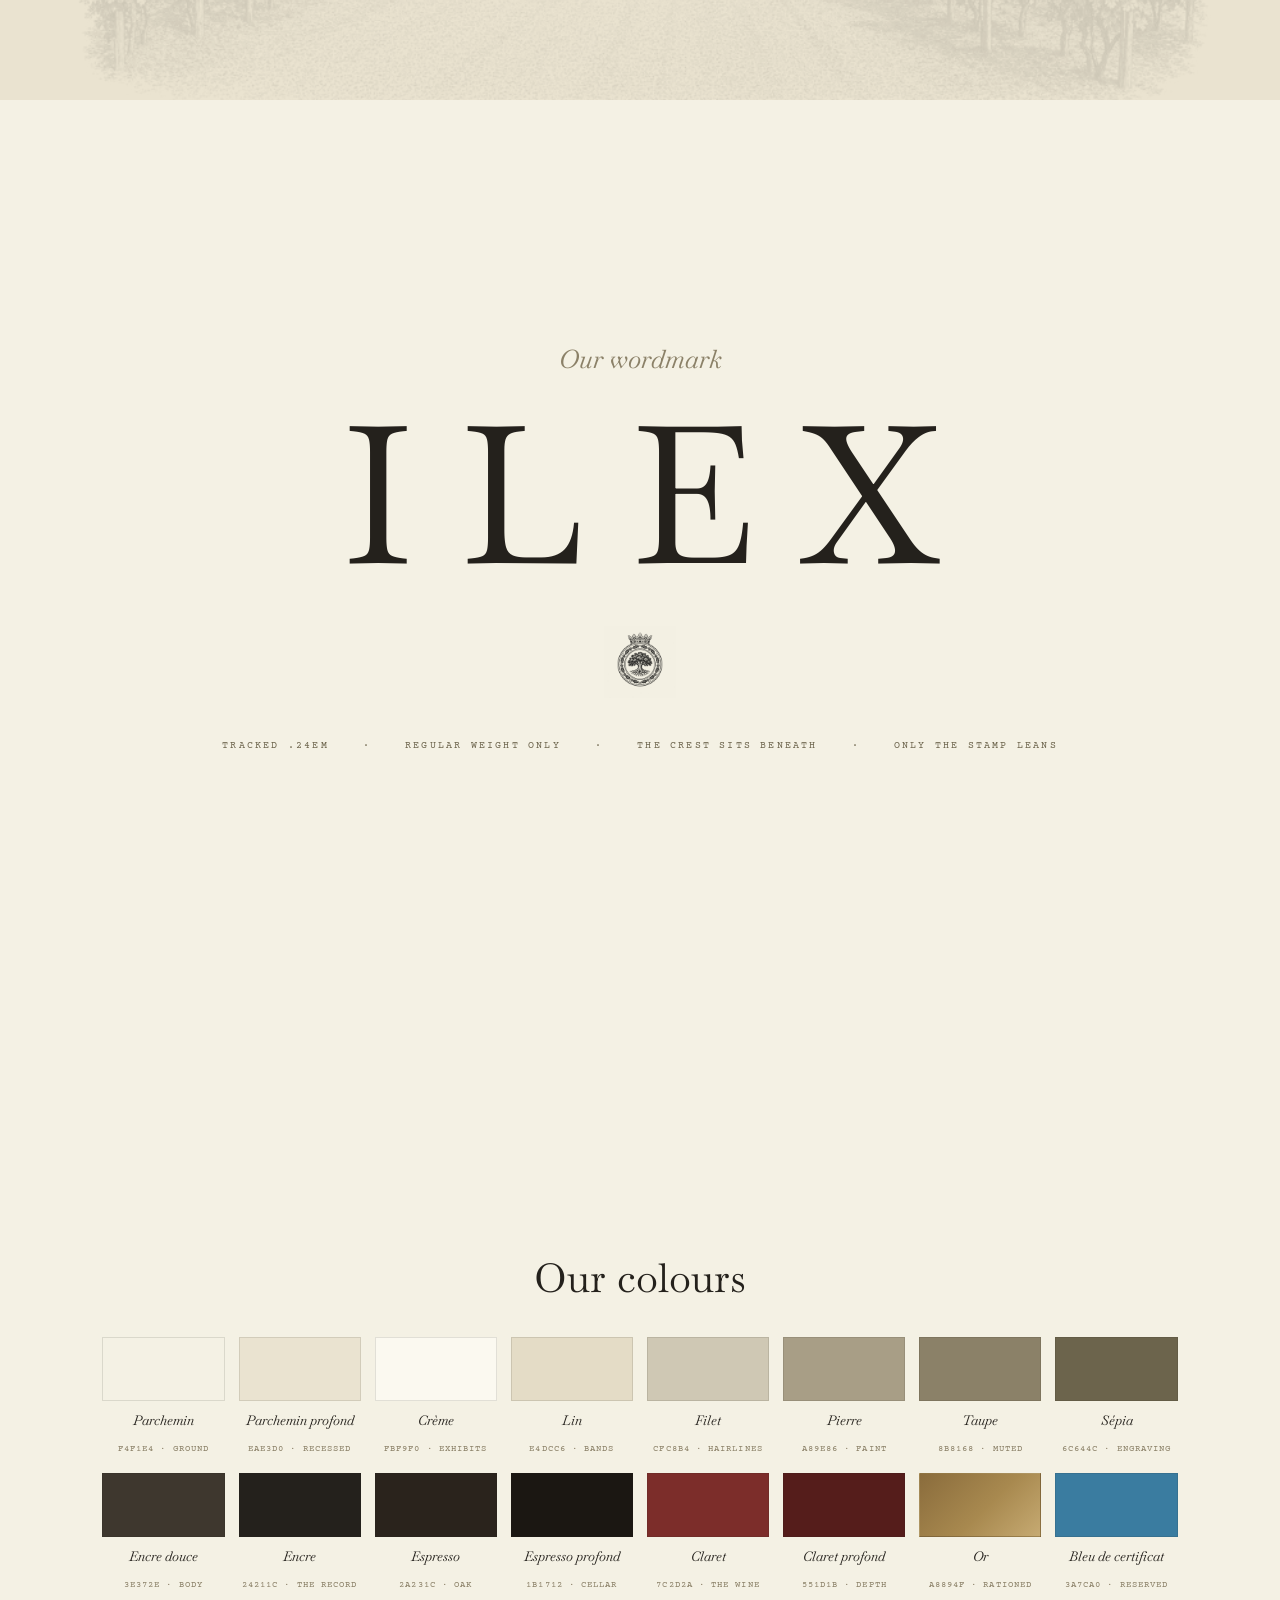
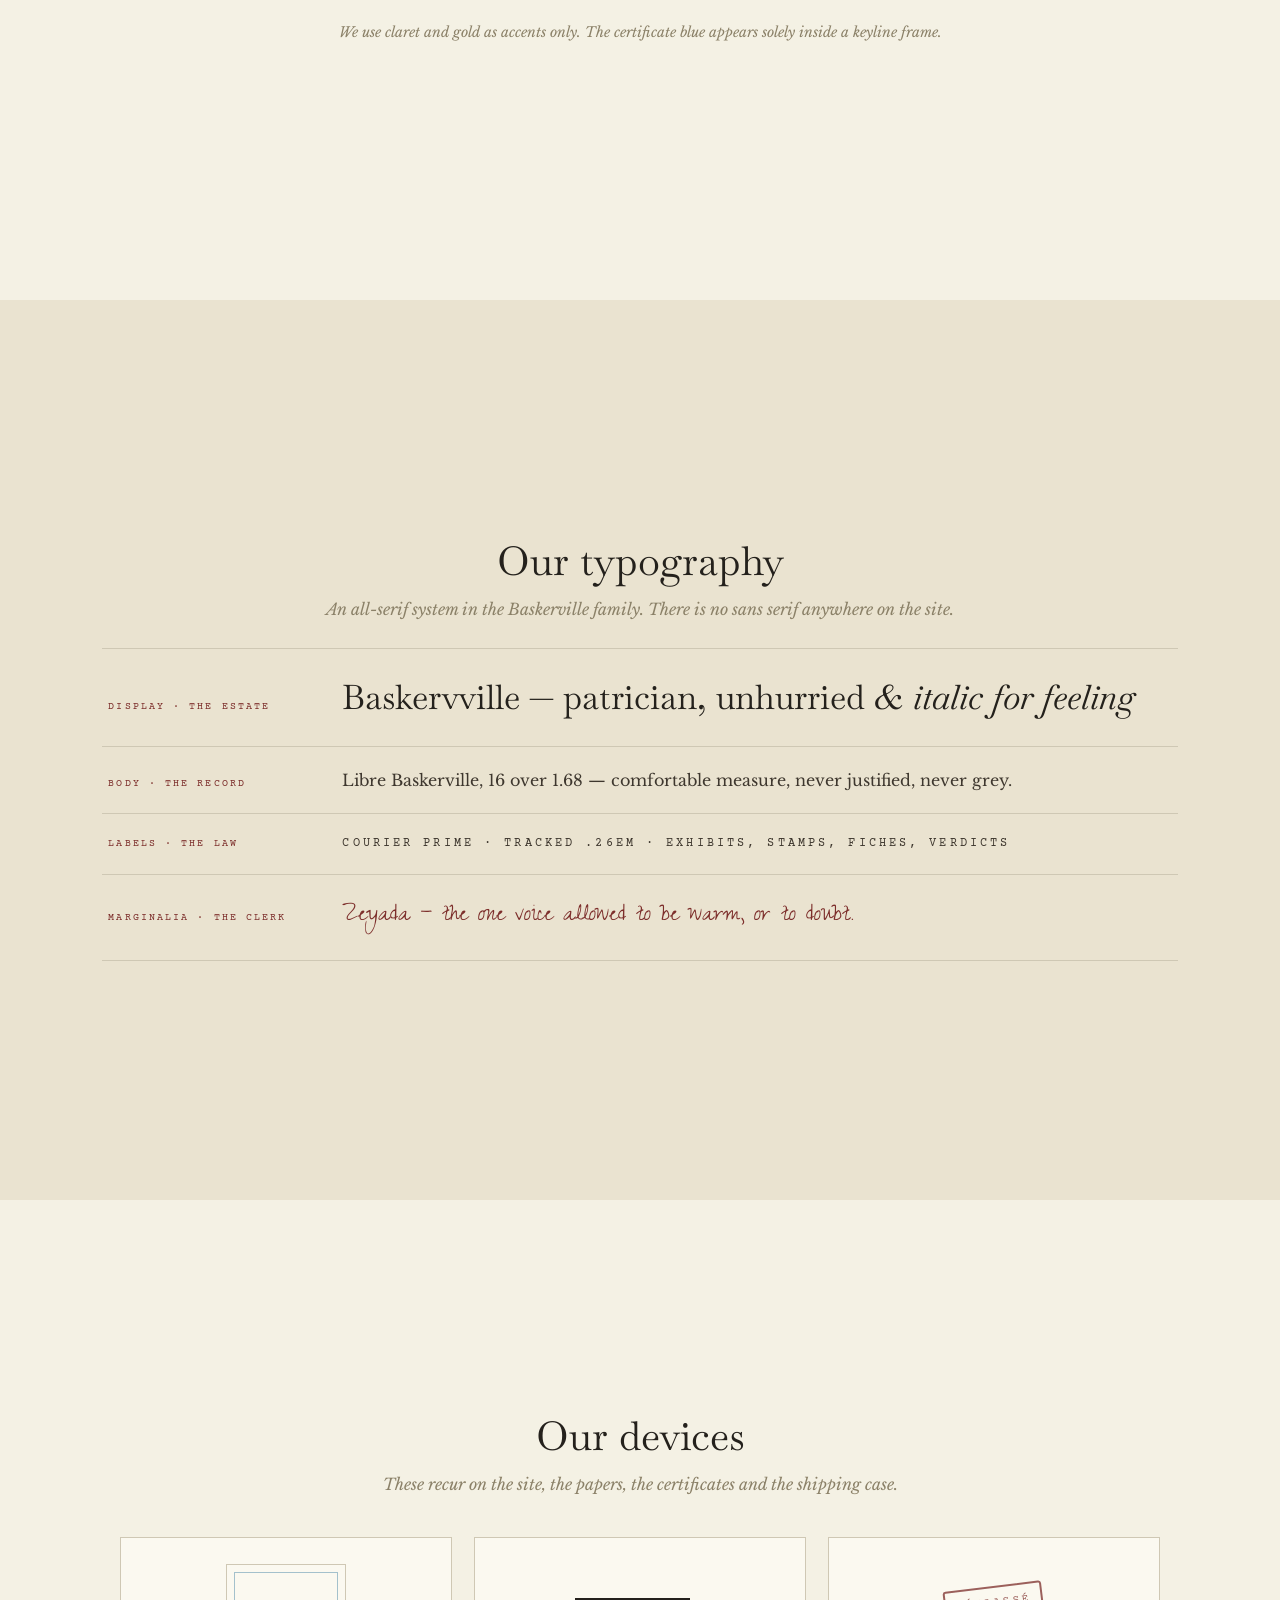
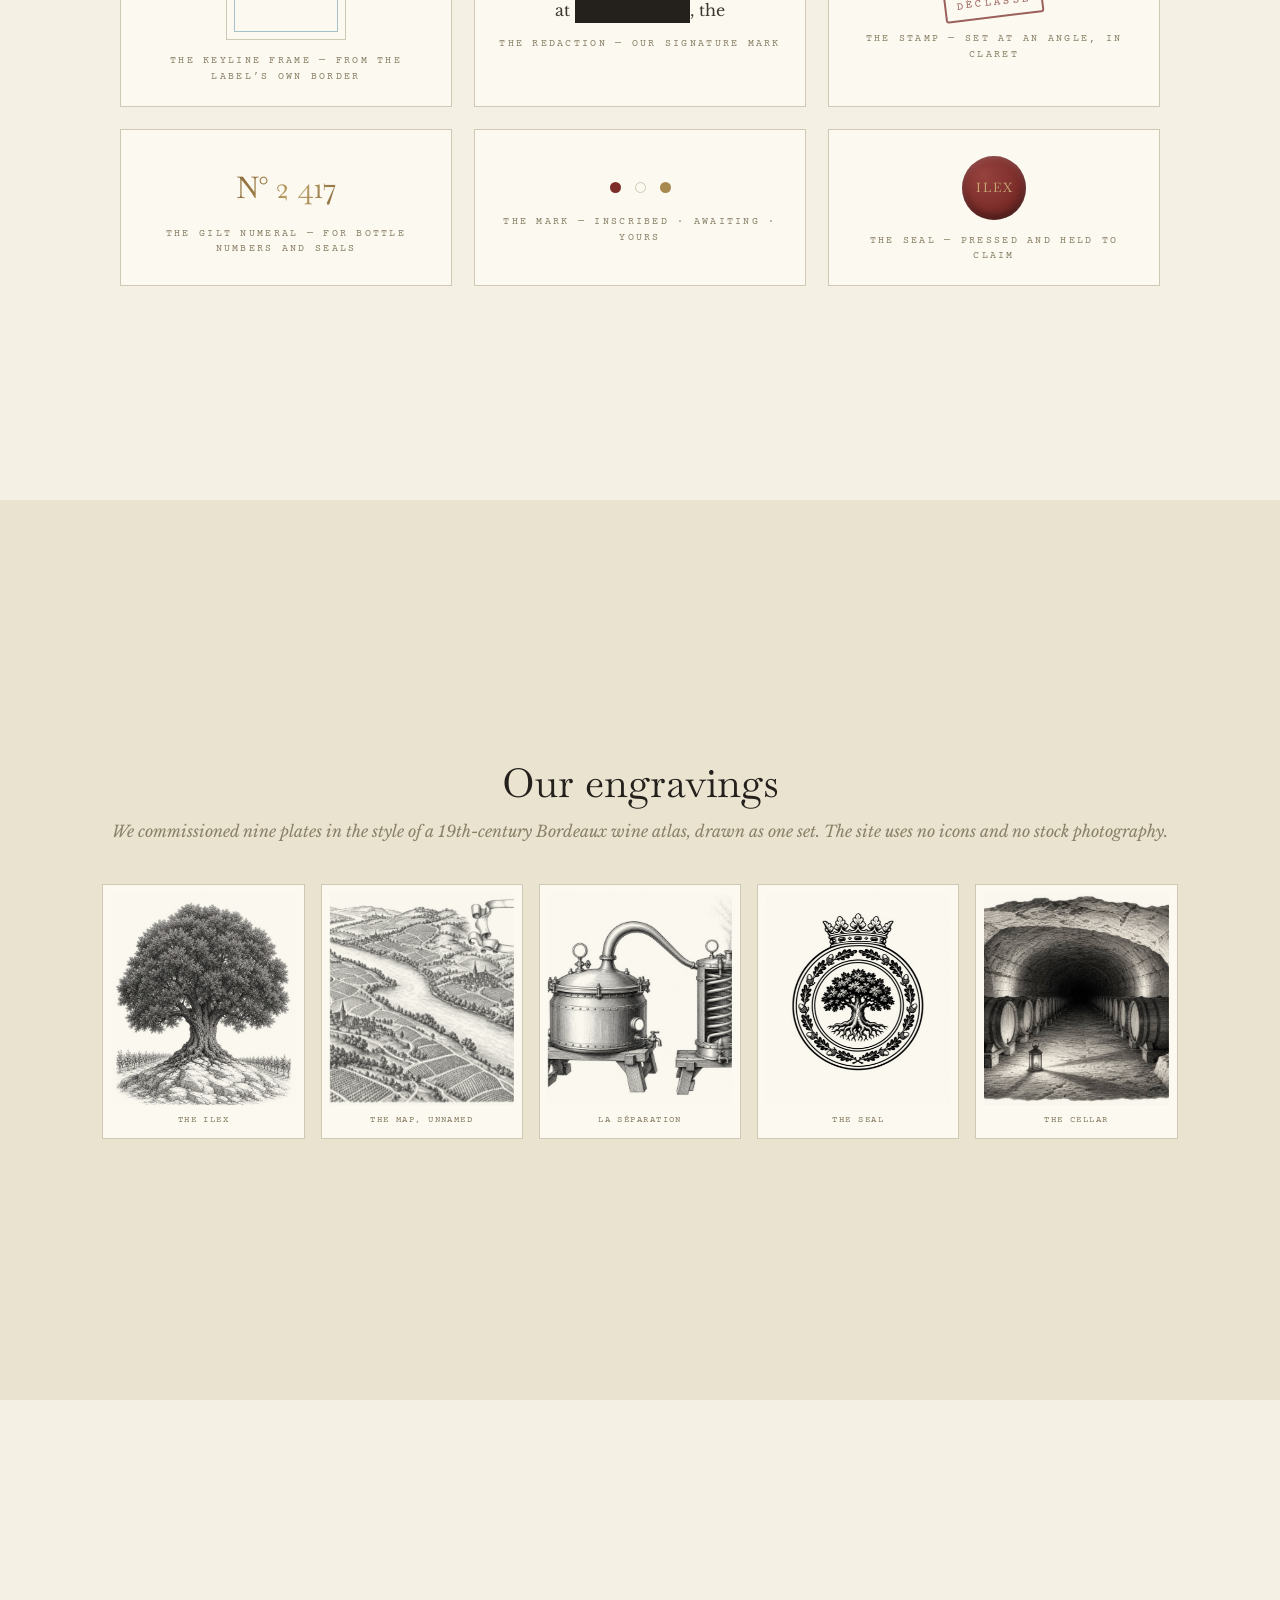
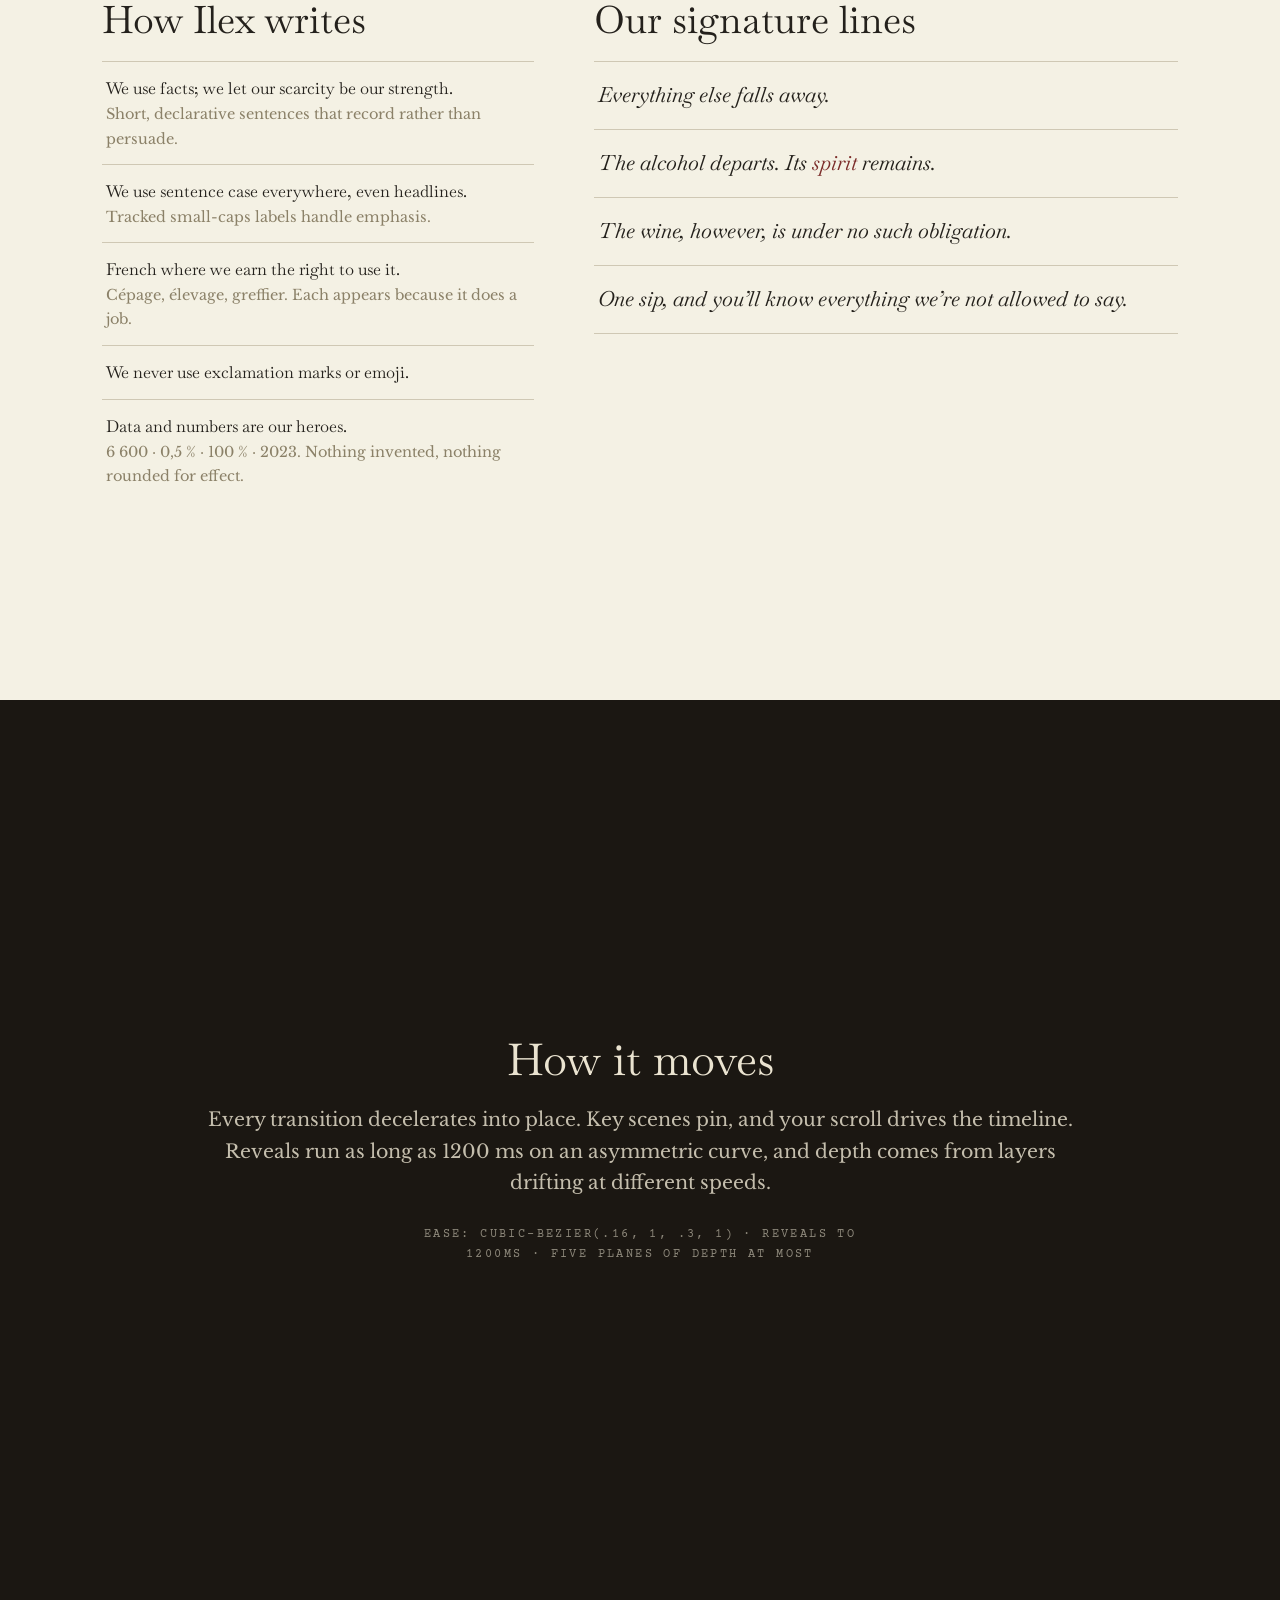
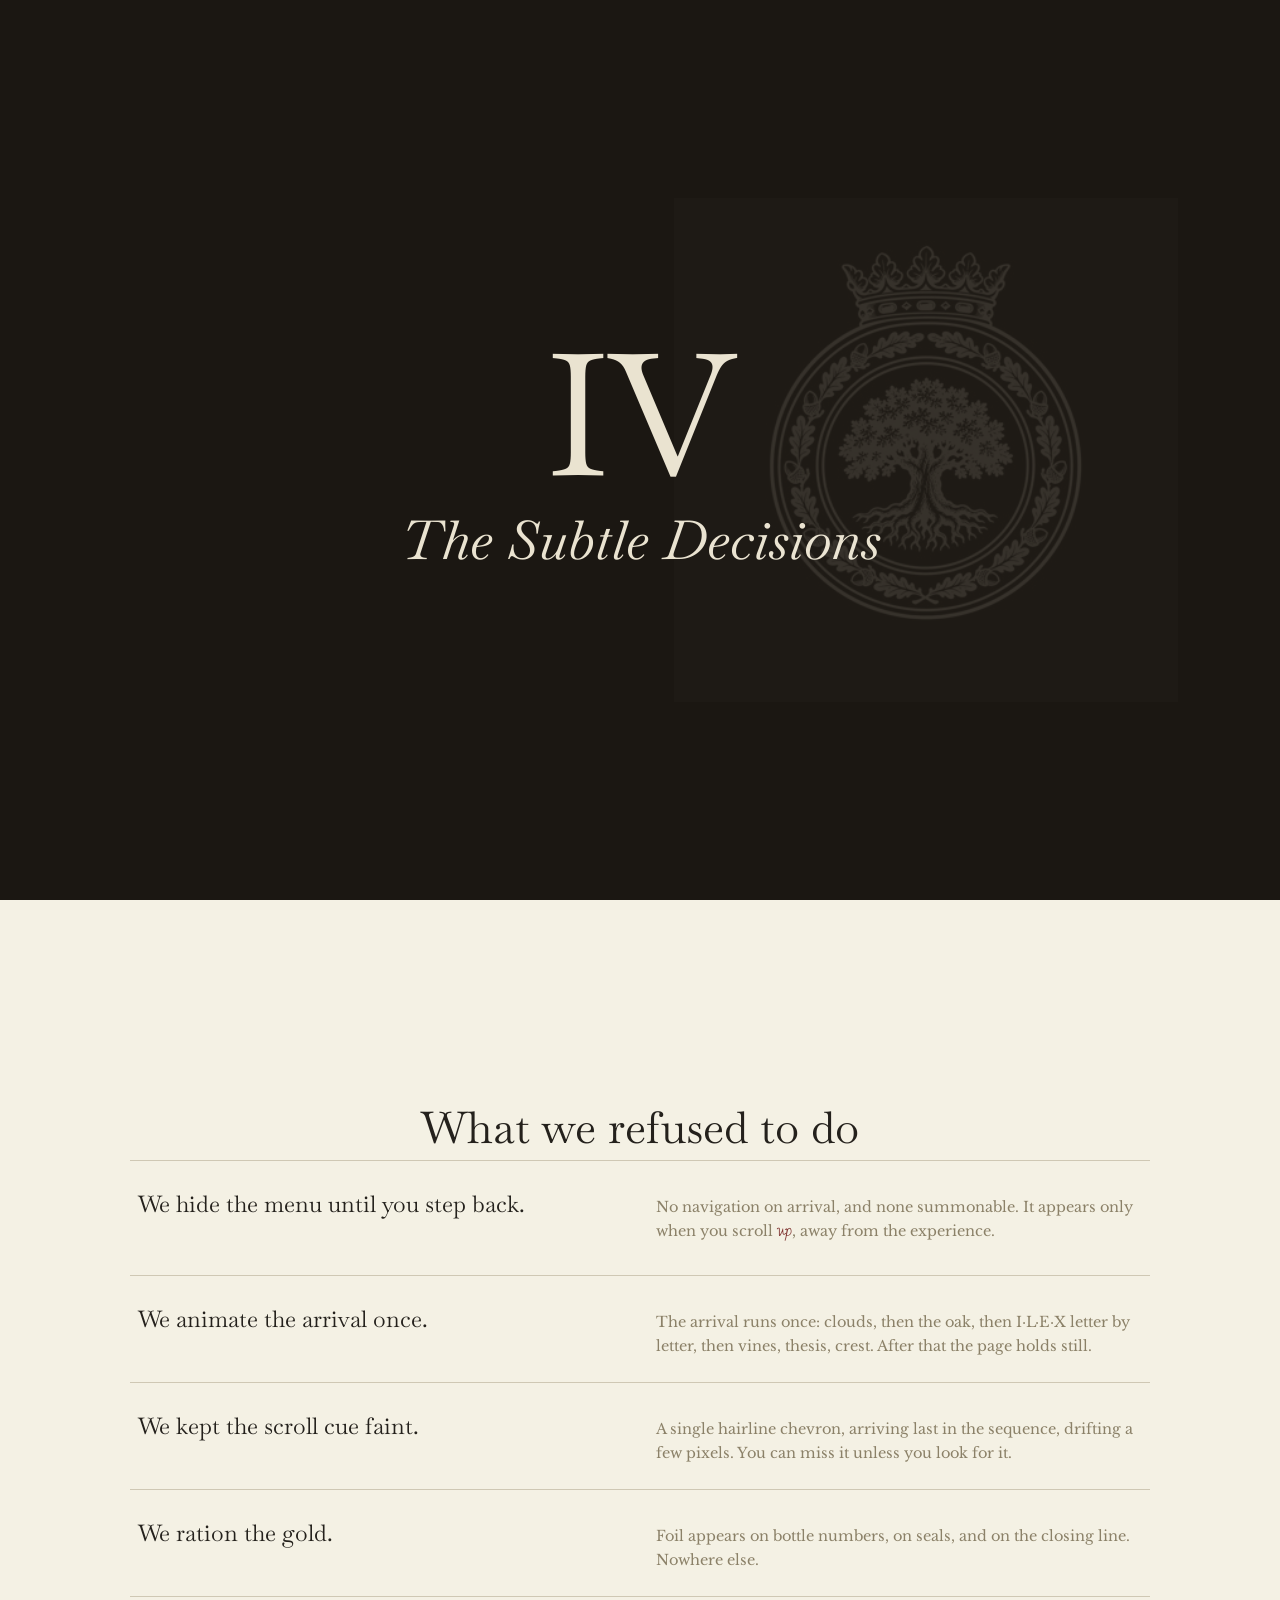
==== commit 412e52b4: "Trim motion paragraph; prevent orphaned last words across body copy Co-Authored-By: Claude Fable 5 <" ====
--- a/deck/index.html
+++ b/deck/index.html
@@ -87,7 +87,7 @@
 
 /* content slides */
 .body-max{max-width:880px;text-align:center}
-.body-max p{margin-top:20px;font-size:clamp(16px,1.5vw,19px);max-width:62ch;margin-left:auto;margin-right:auto}
+.body-max p{margin-top:20px;font-size:clamp(16px,1.5vw,19px);max-width:62ch;margin-left:auto;margin-right:auto;text-wrap:pretty}
 .big-line{font-family:var(--display);font-style:italic;font-size:clamp(28px,3.8vw,48px);line-height:1.35;text-wrap:balance;max-width:24em}
 .big-line em{color:var(--claret);font-style:italic}
 .slide.dark .big-line em{color:var(--claret-lift)}
@@ -440,7 +440,7 @@
 <section class="slide dark">
   <div class="body-max">
     <h2 class="rv" style="font-size:clamp(28px,3.6vw,44px);color:var(--parchment-deep)">How it moves</h2>
-    <p class="rv d1">Every transition decelerates into place. Key scenes pin, and your scroll drives the timeline. Reveals run as long as 1200 ms on an asymmetric curve, and depth comes from layers drifting at different speeds rather than from anything springing or spinning.</p>
+    <p class="rv d1">Every transition decelerates into place. Key scenes pin, and your scroll drives the timeline. Reveals run as long as 1200 ms on an asymmetric curve, and depth comes from layers drifting at different speeds.</p>
     <p class="rv d2" style="font-family:var(--law);font-size:12px;letter-spacing:.2em;color:rgba(234,227,208,.55);margin-top:26px">EASE: CUBIC-BEZIER(.16, 1, .3, 1) · REVEALS TO 1200MS · FIVE PLANES OF DEPTH AT MOST</p>
   </div>
 </section>
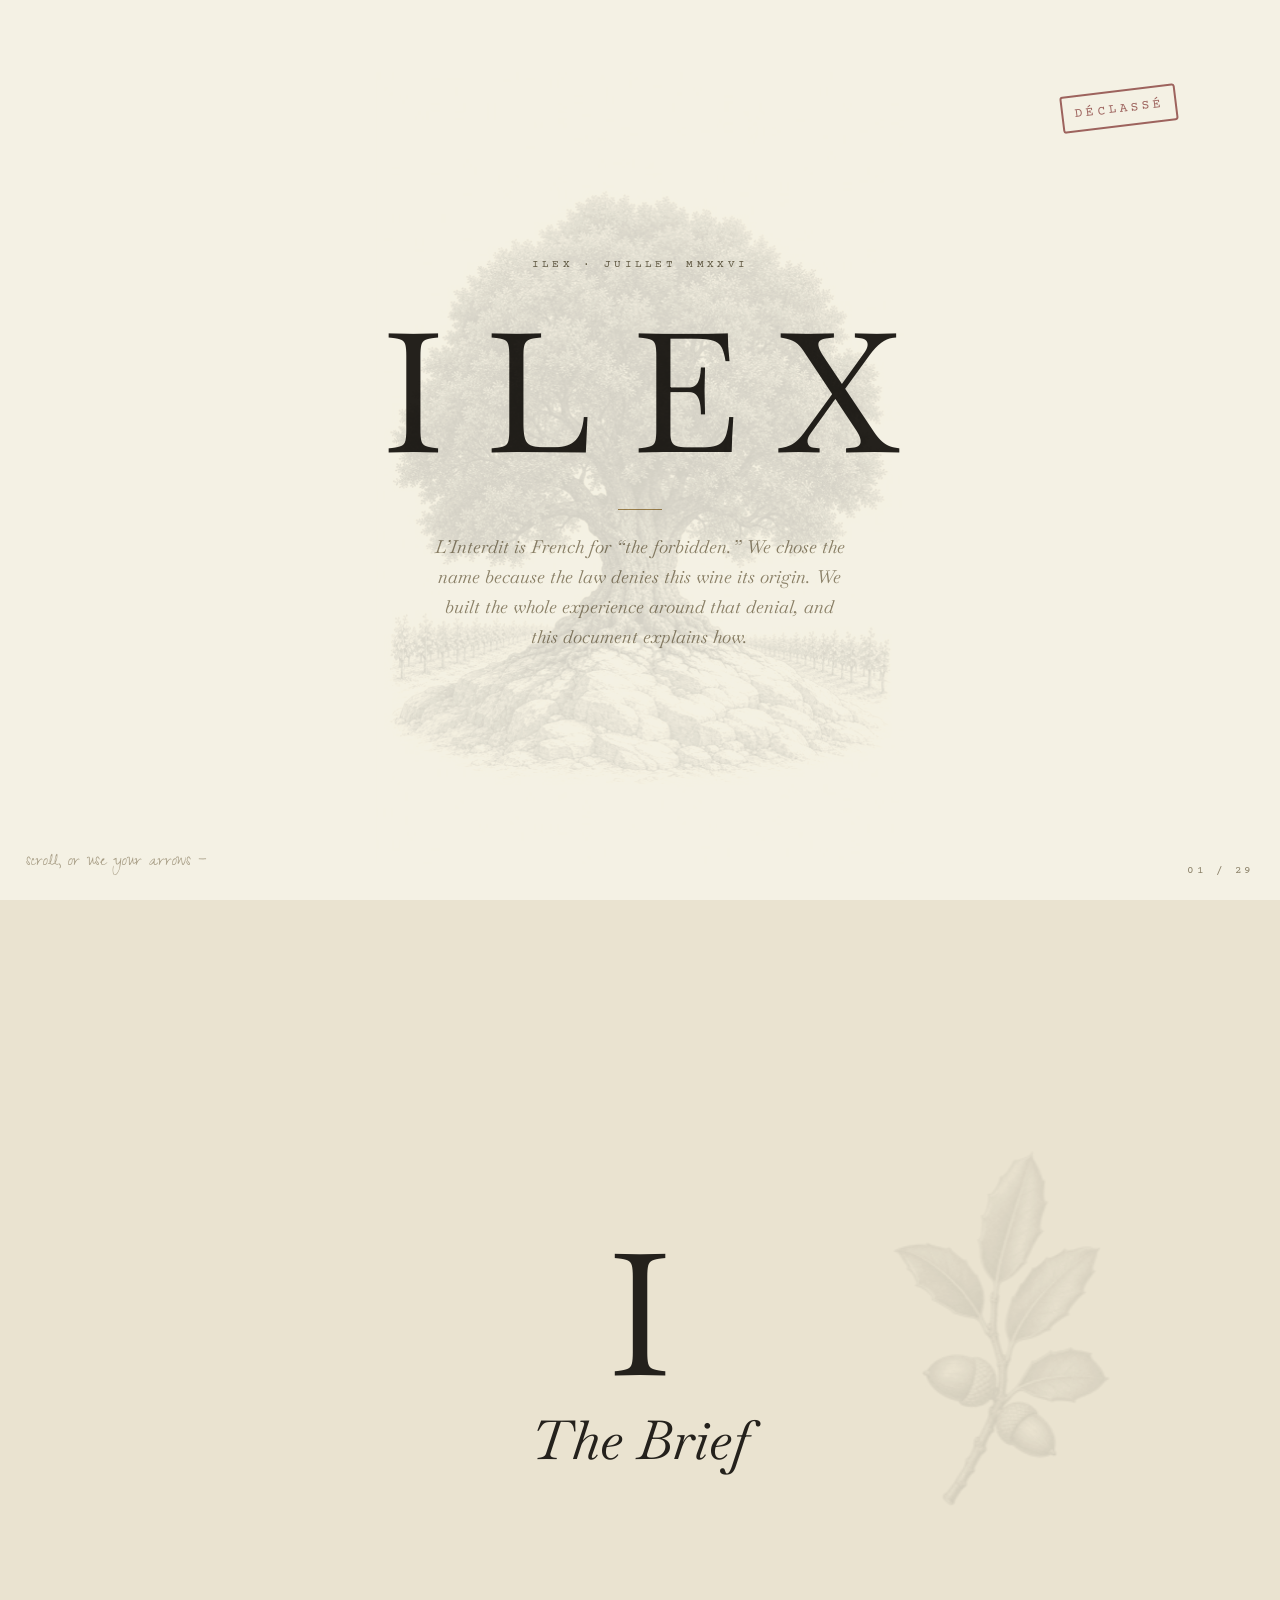
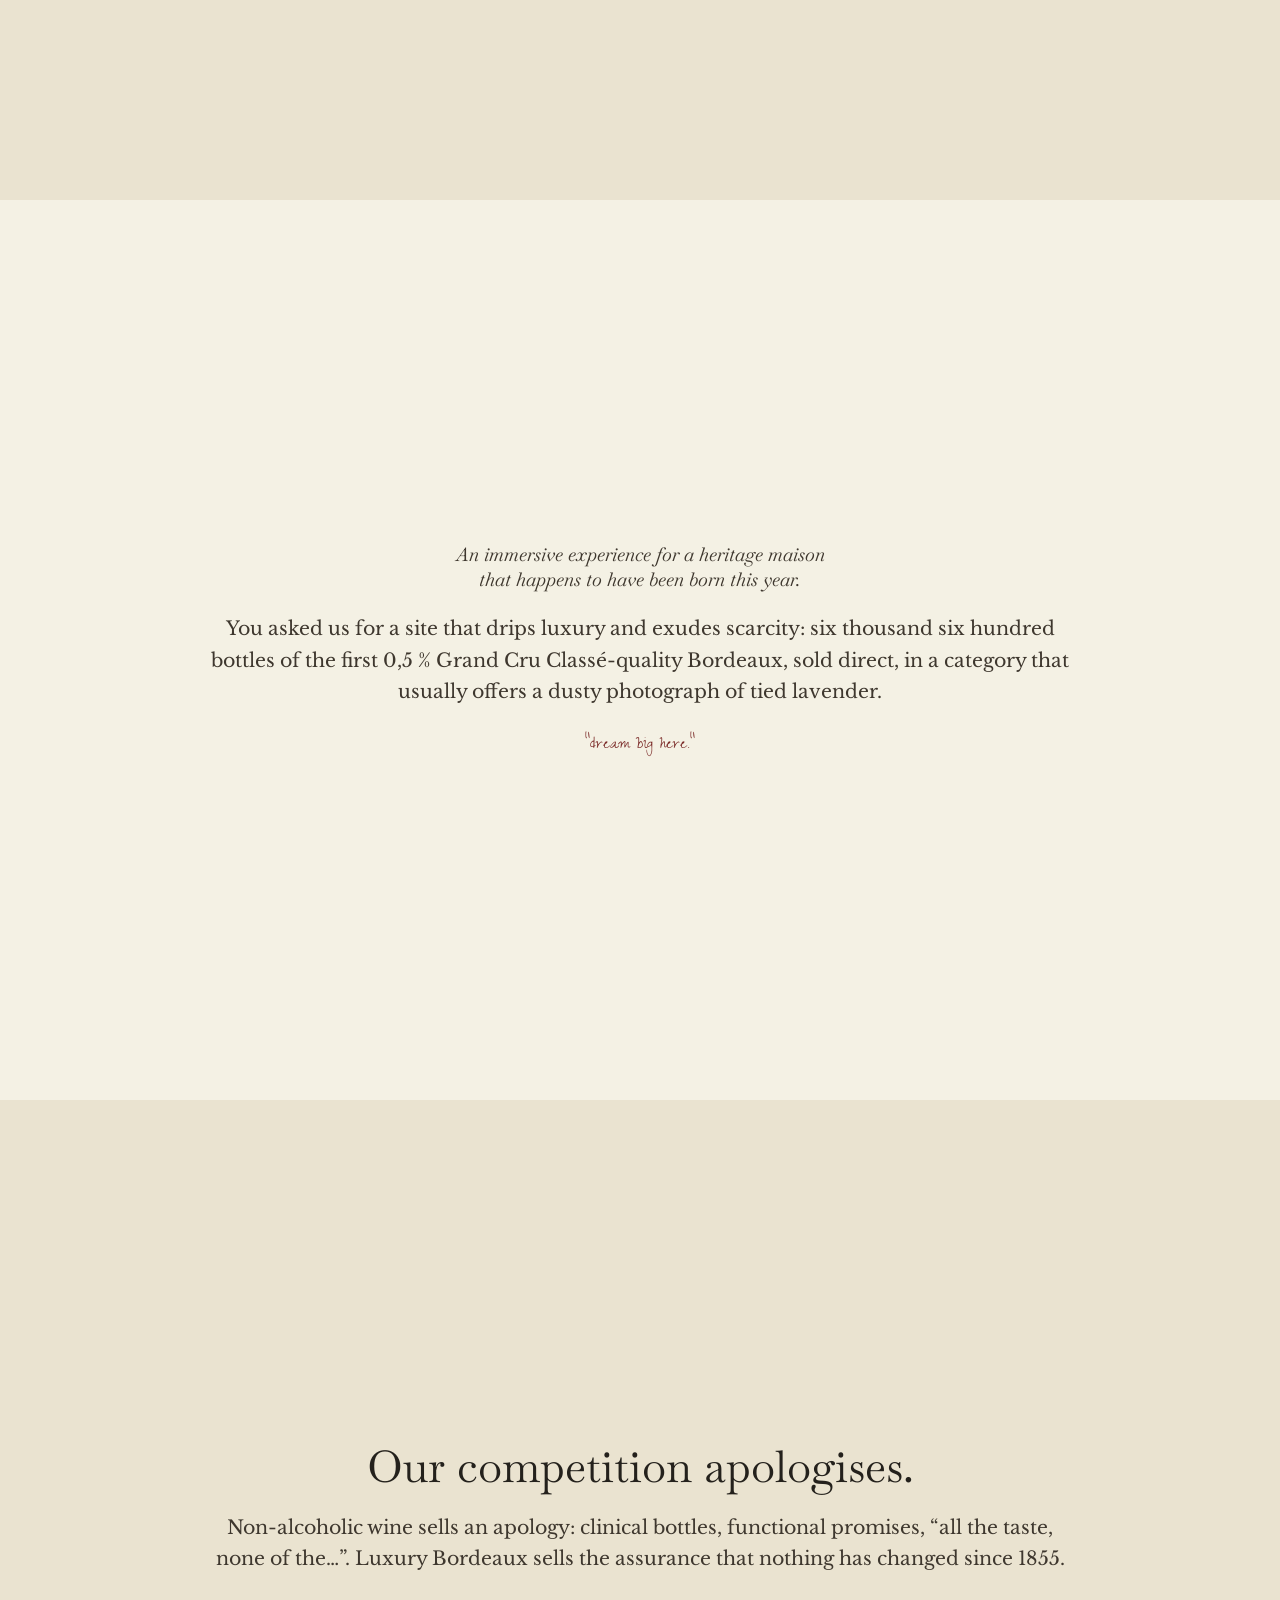
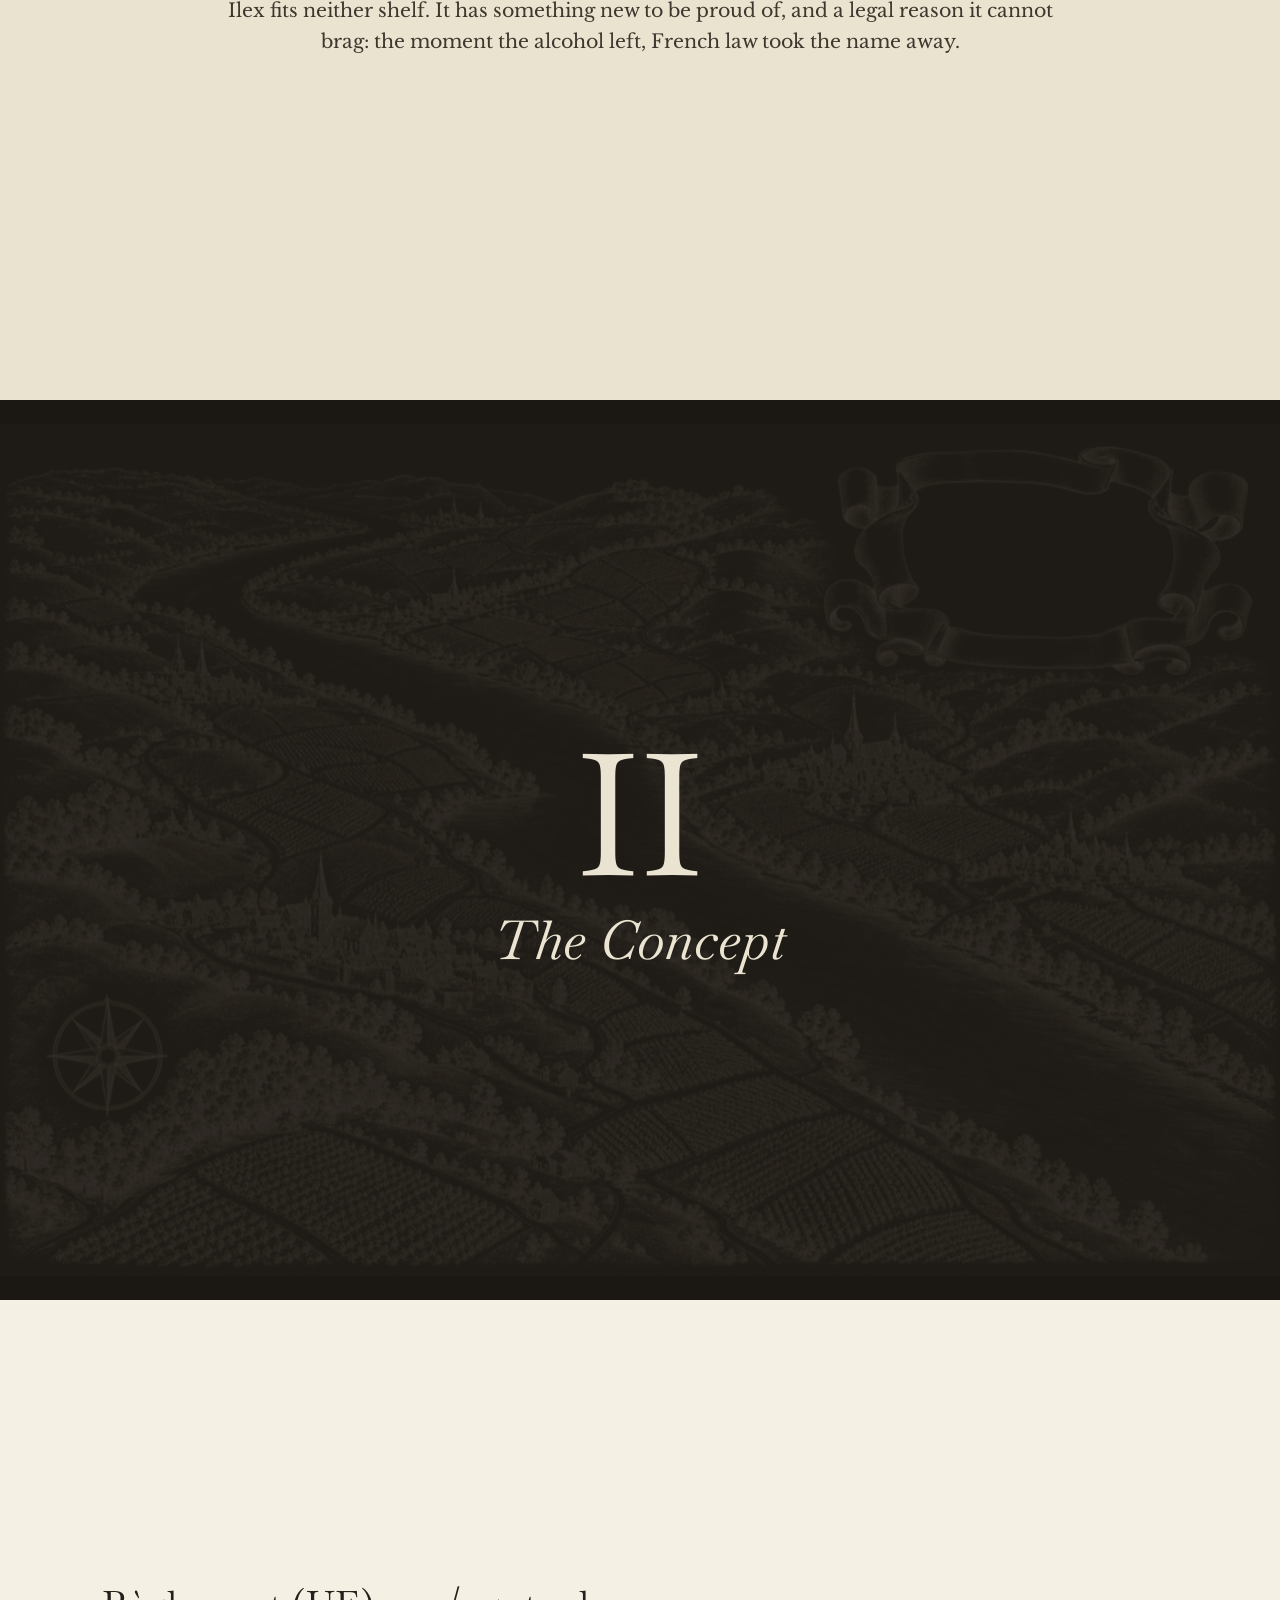
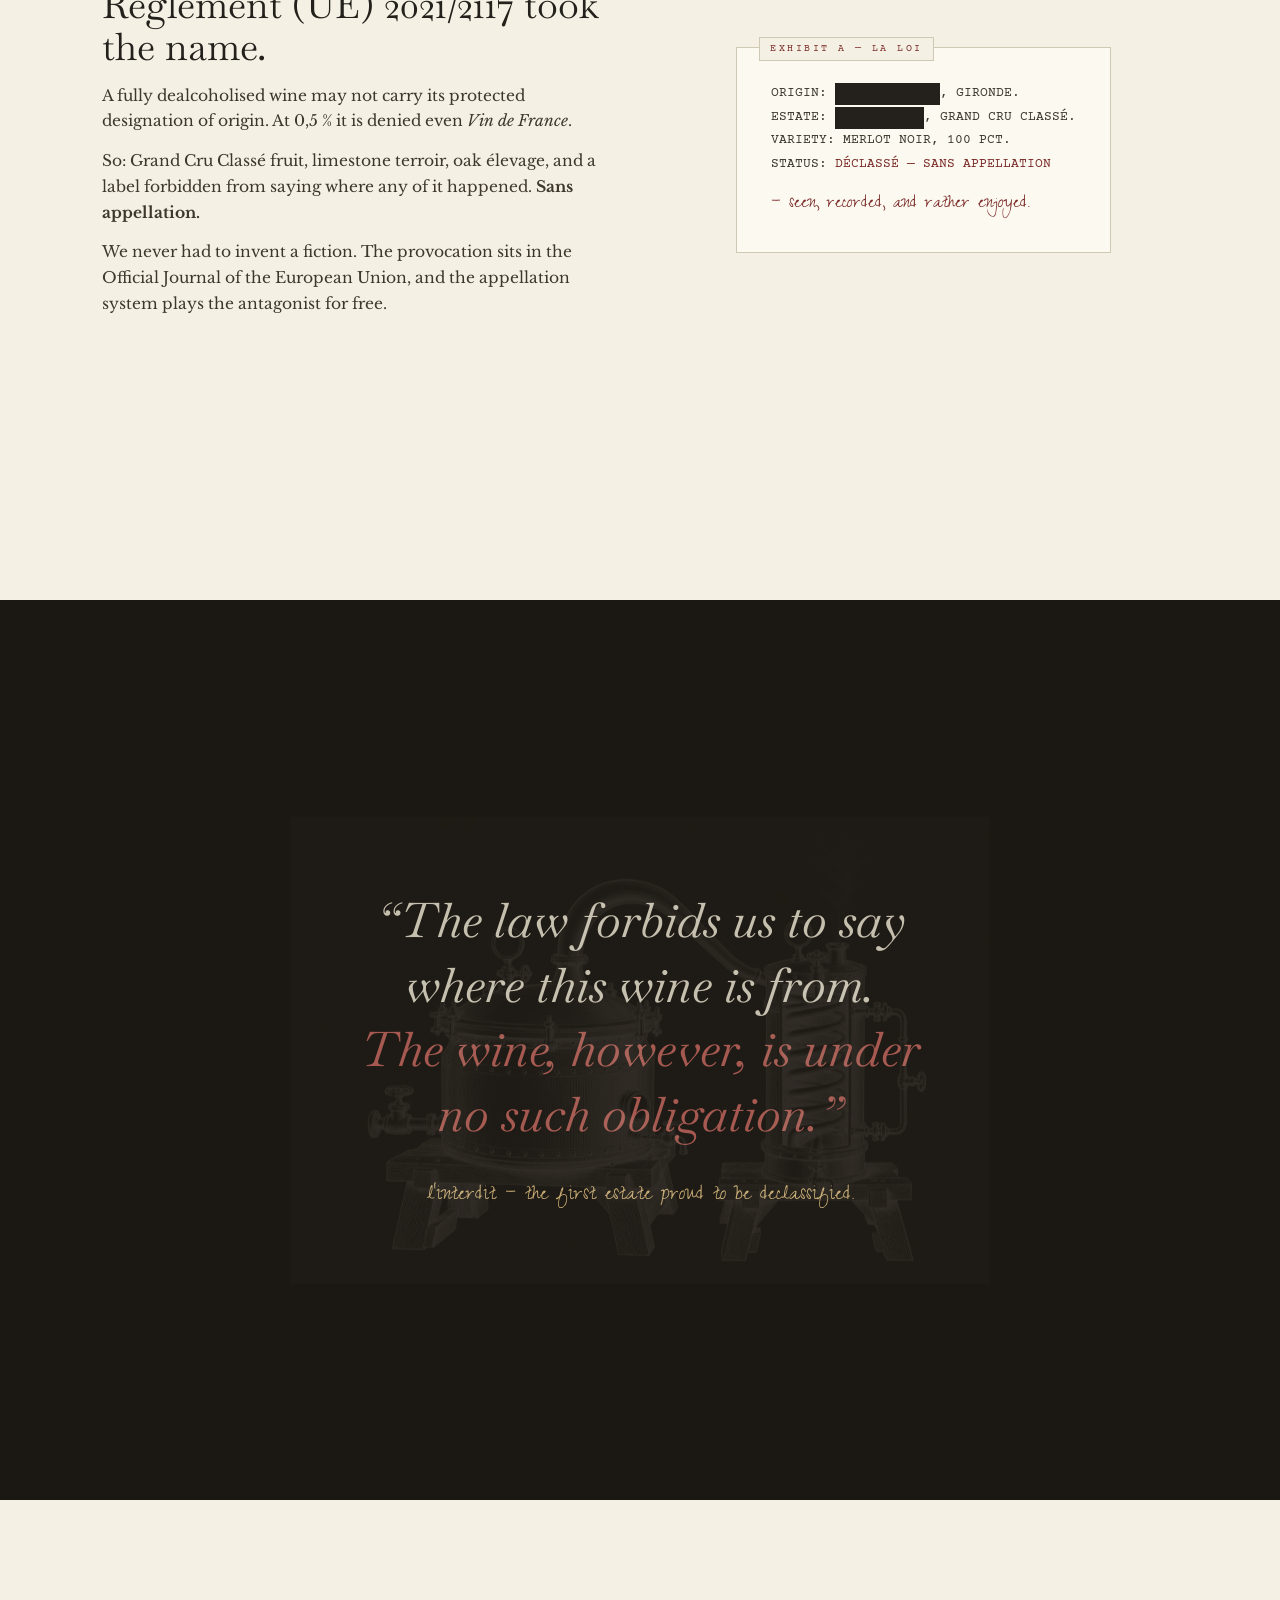
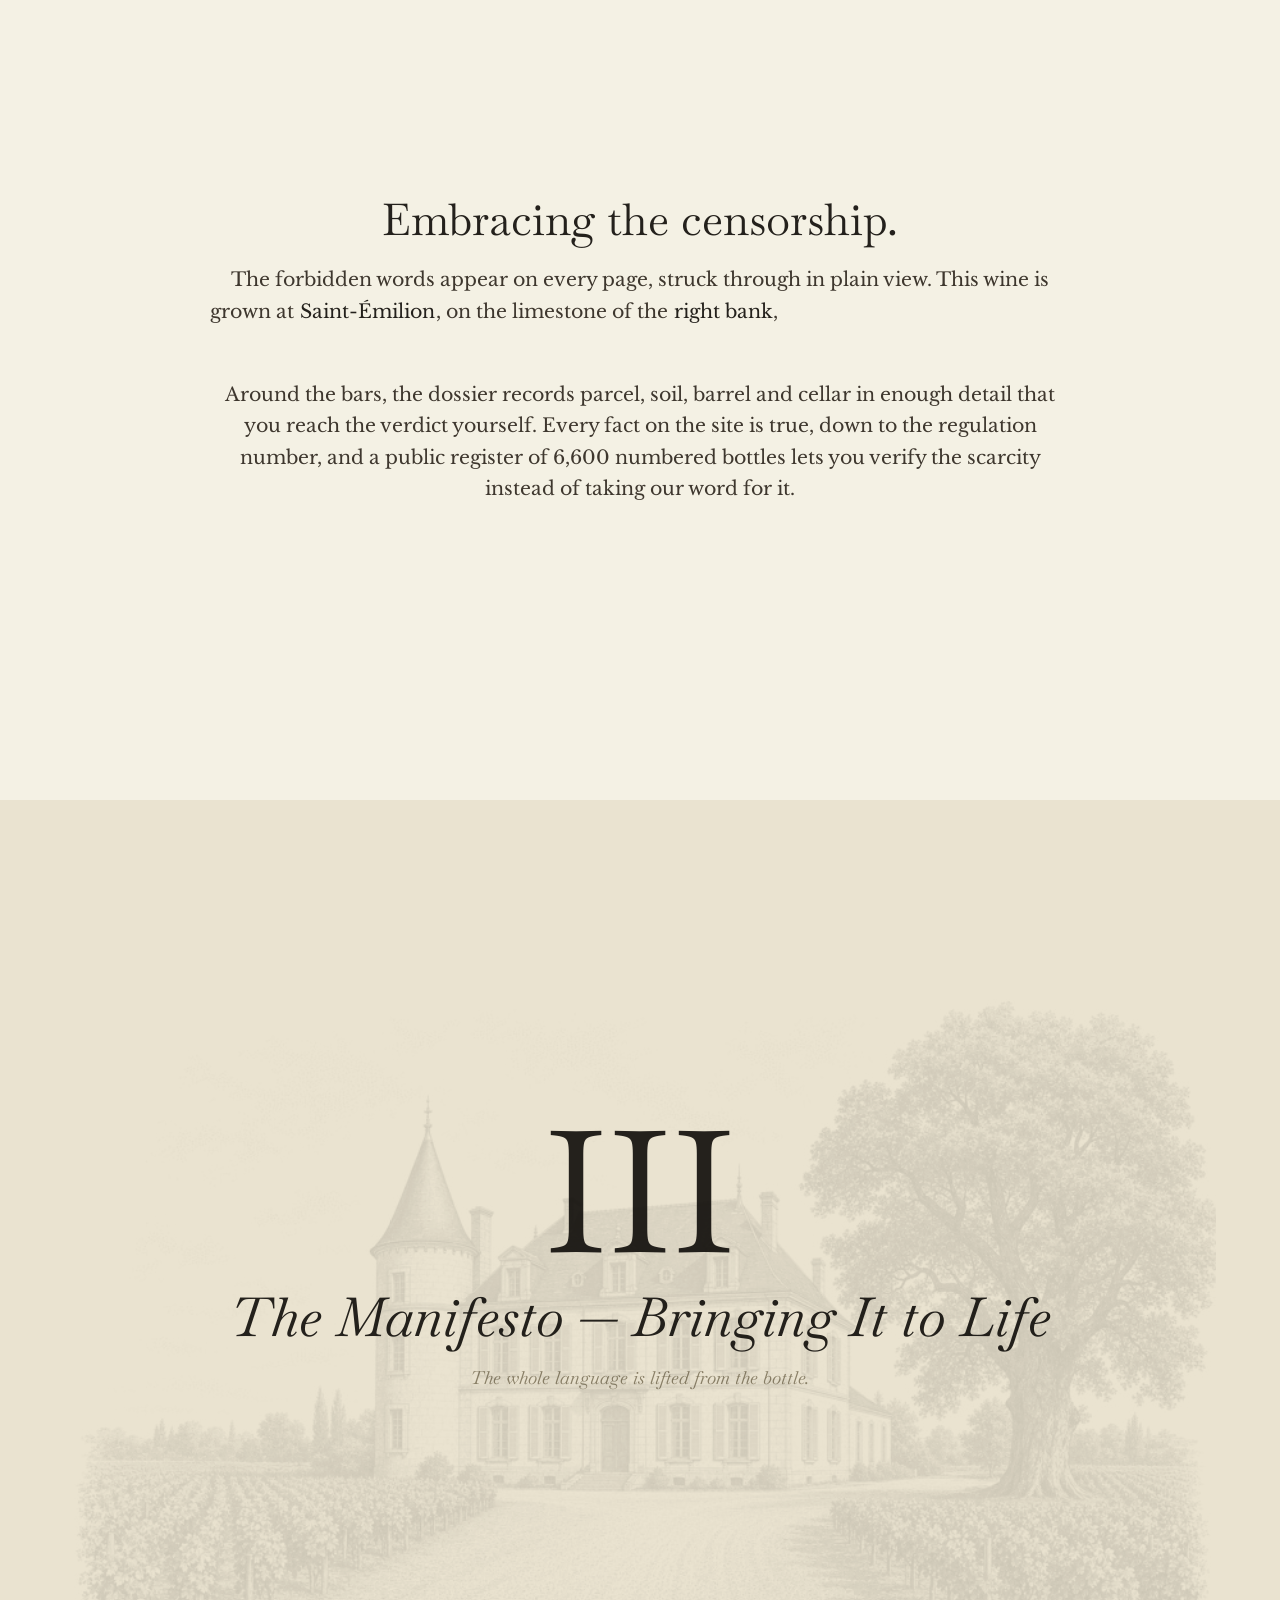
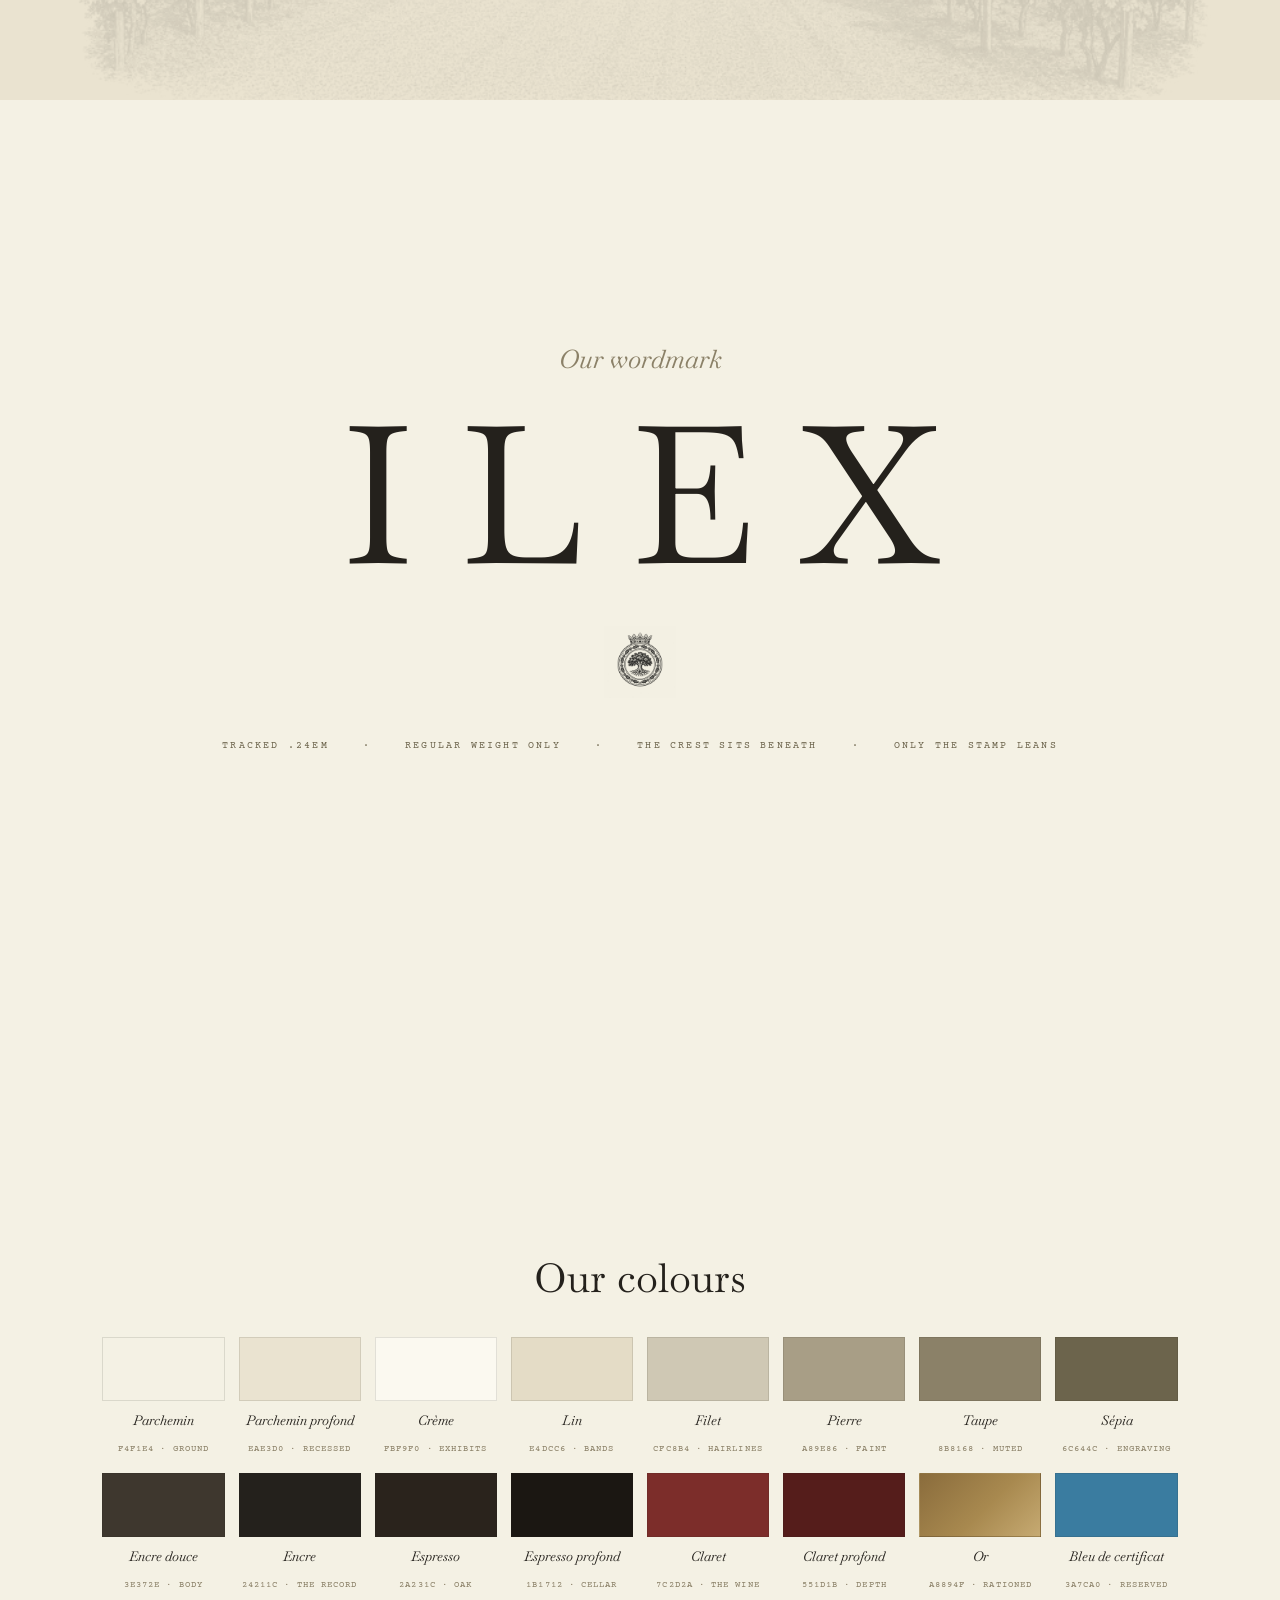
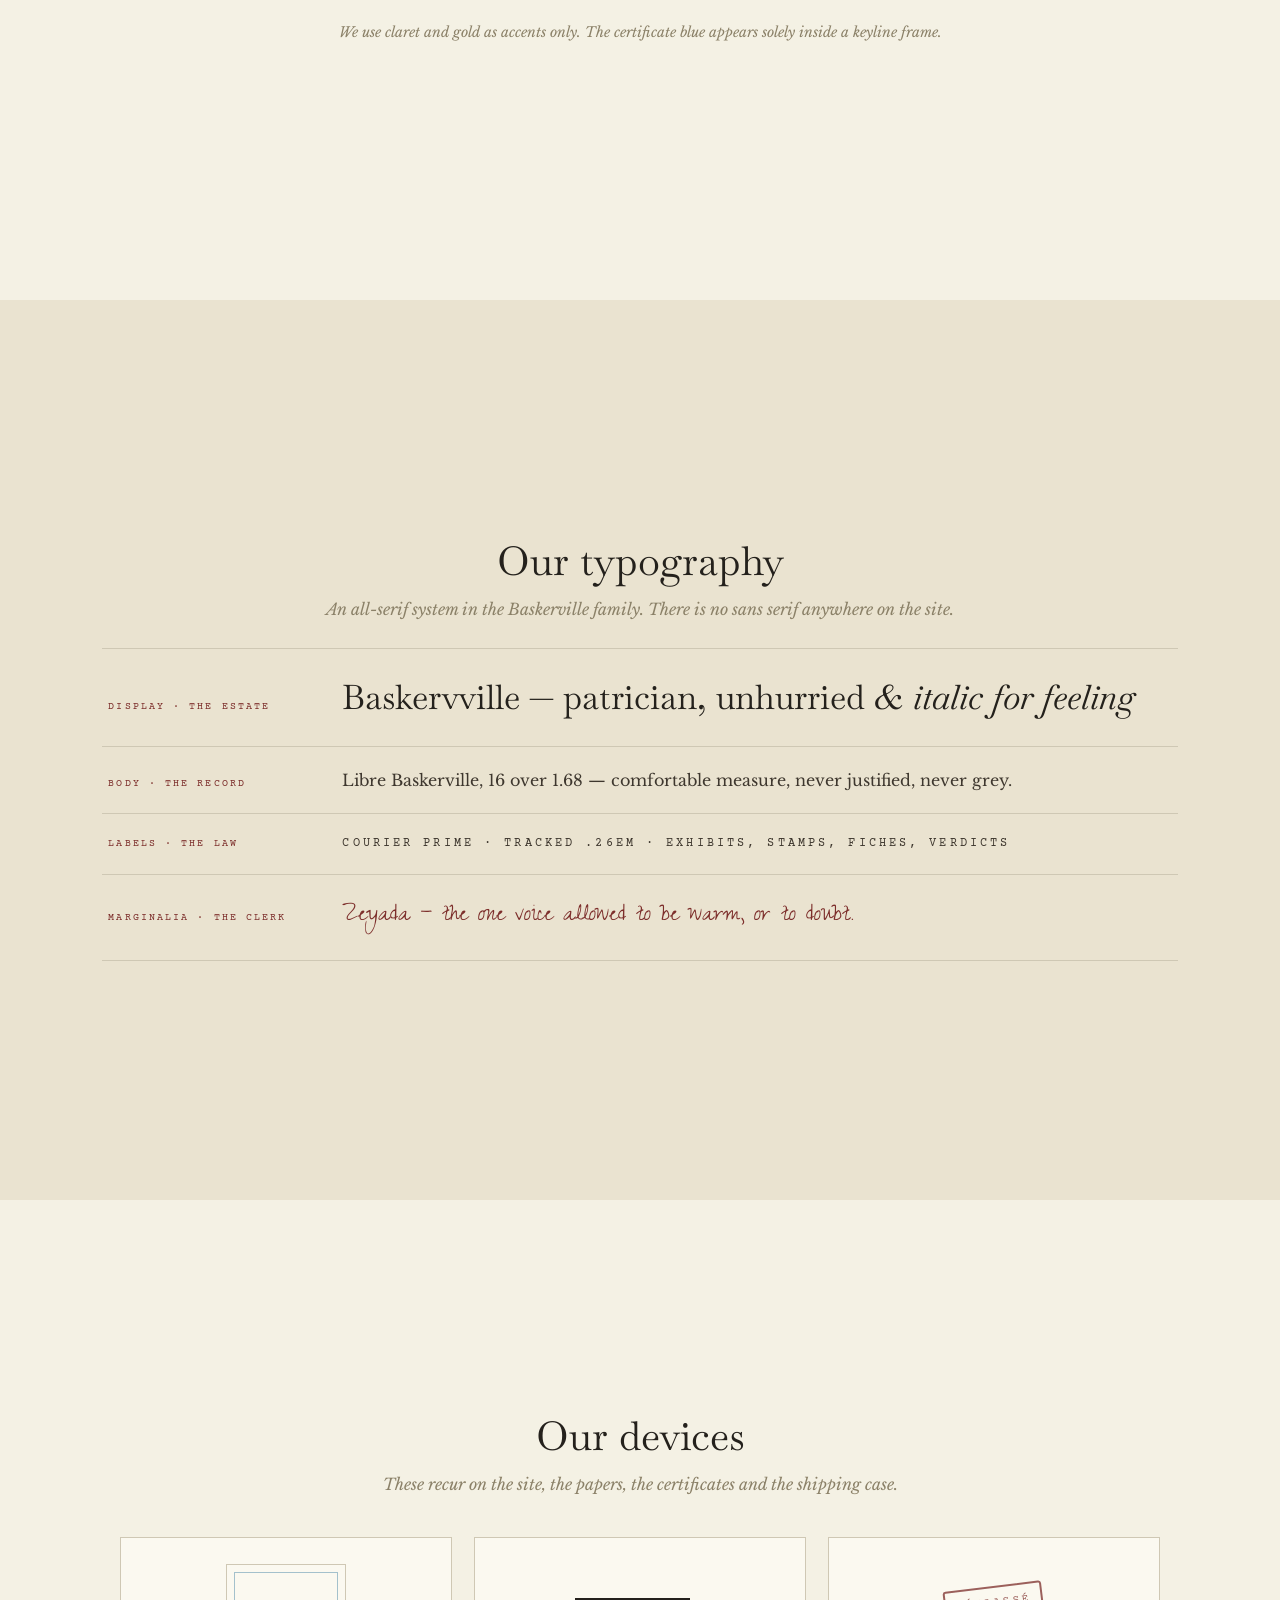
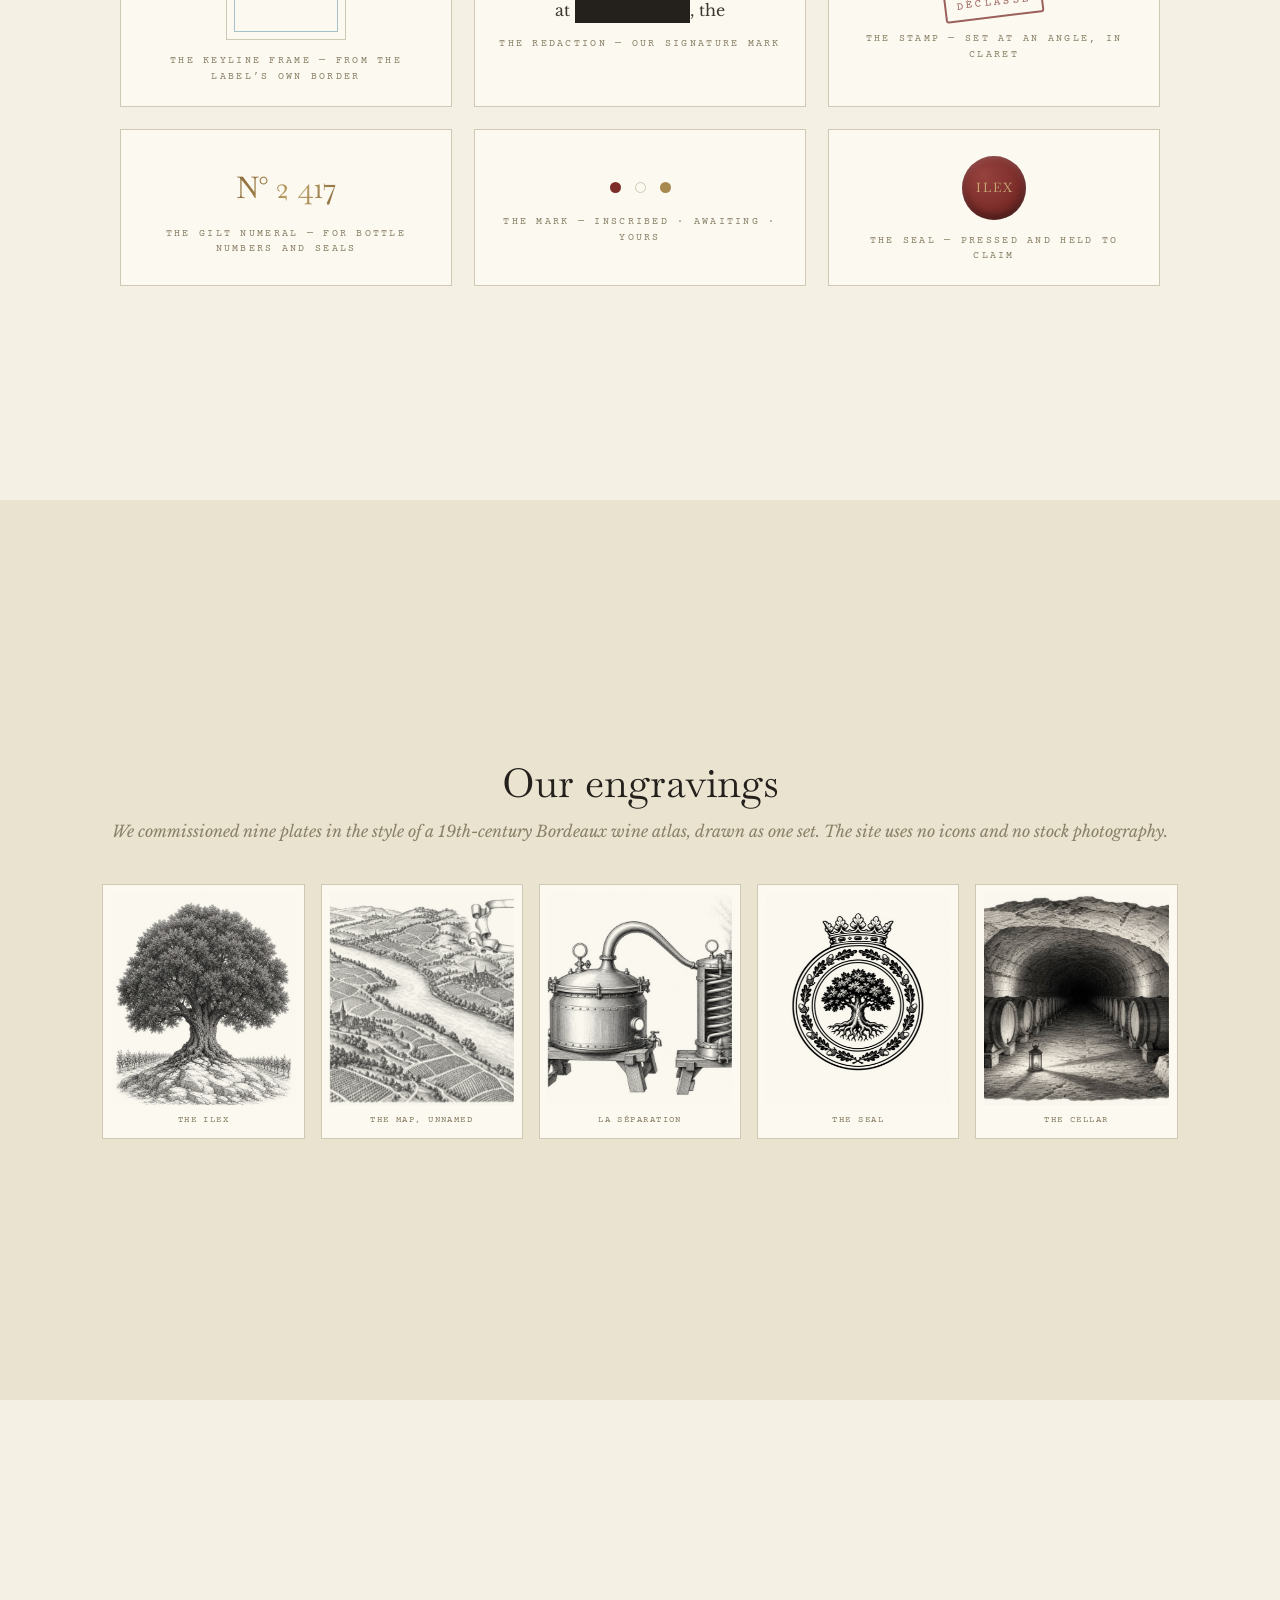
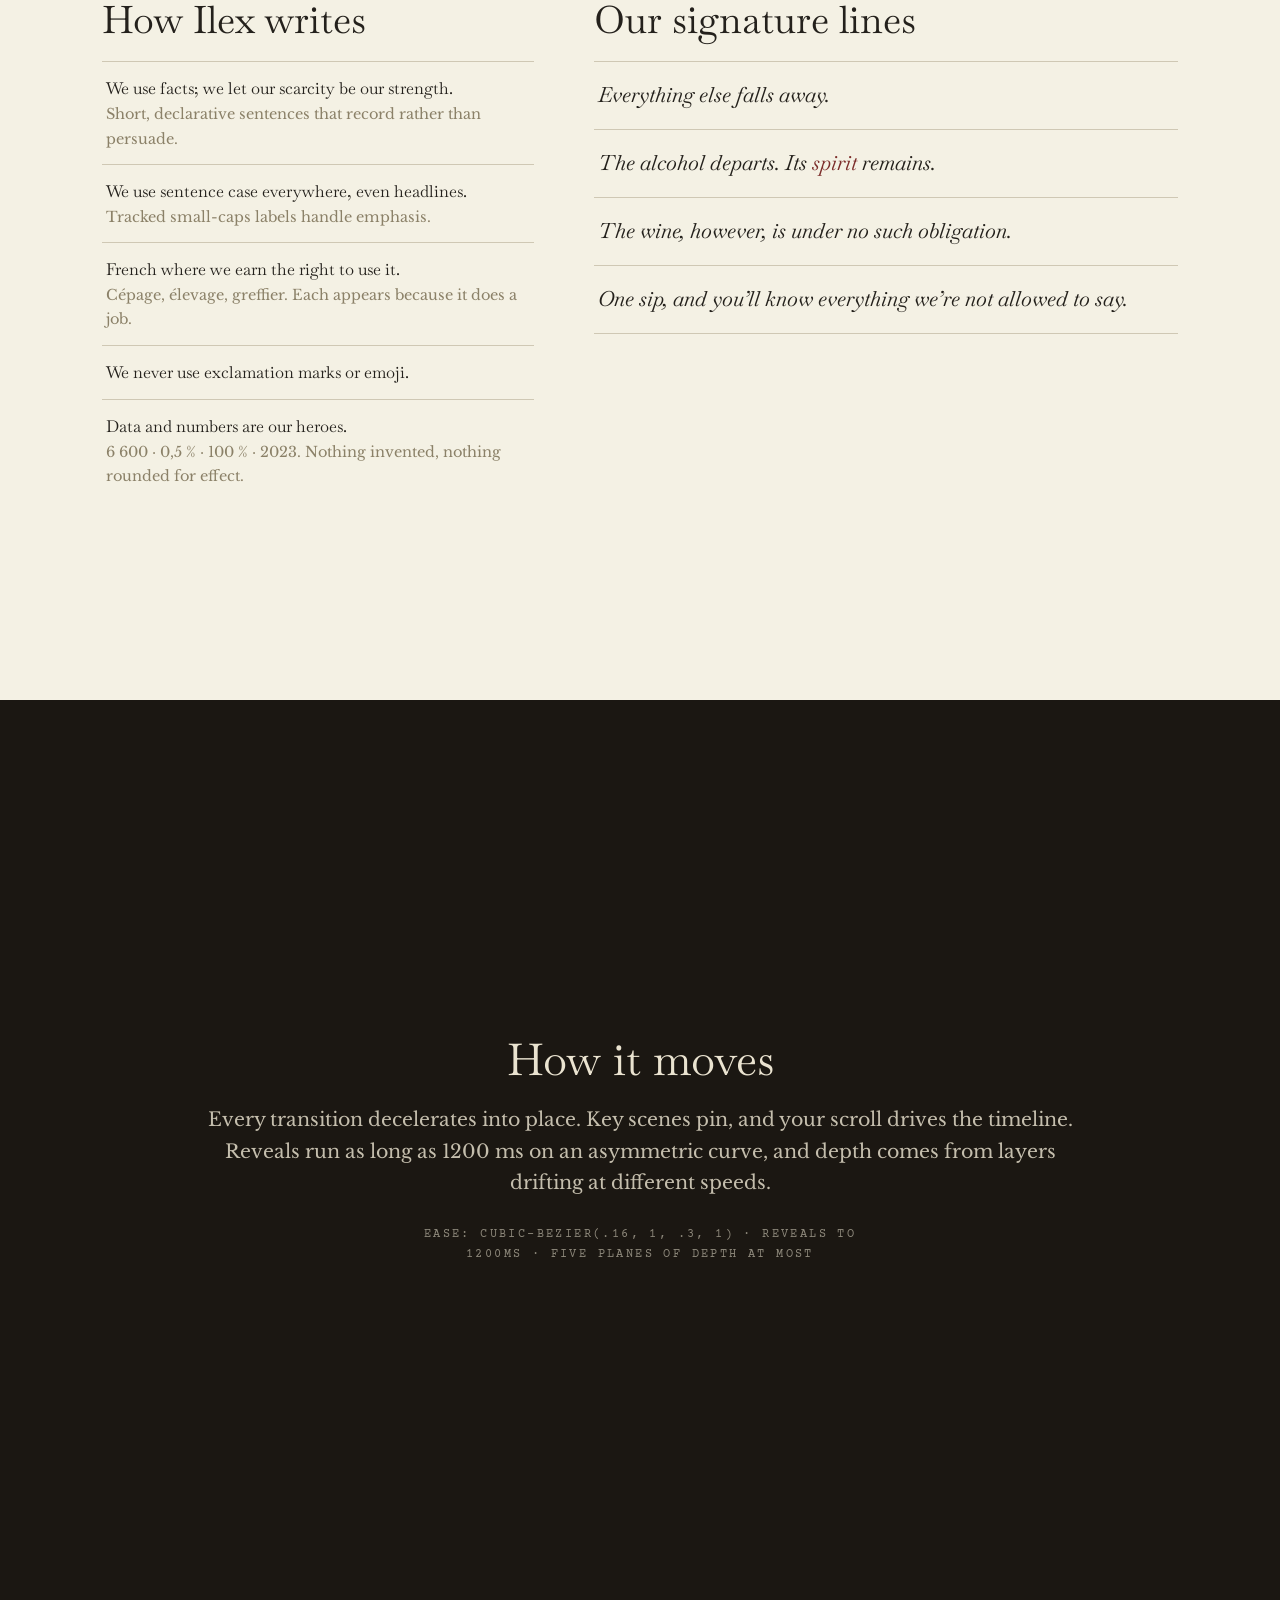
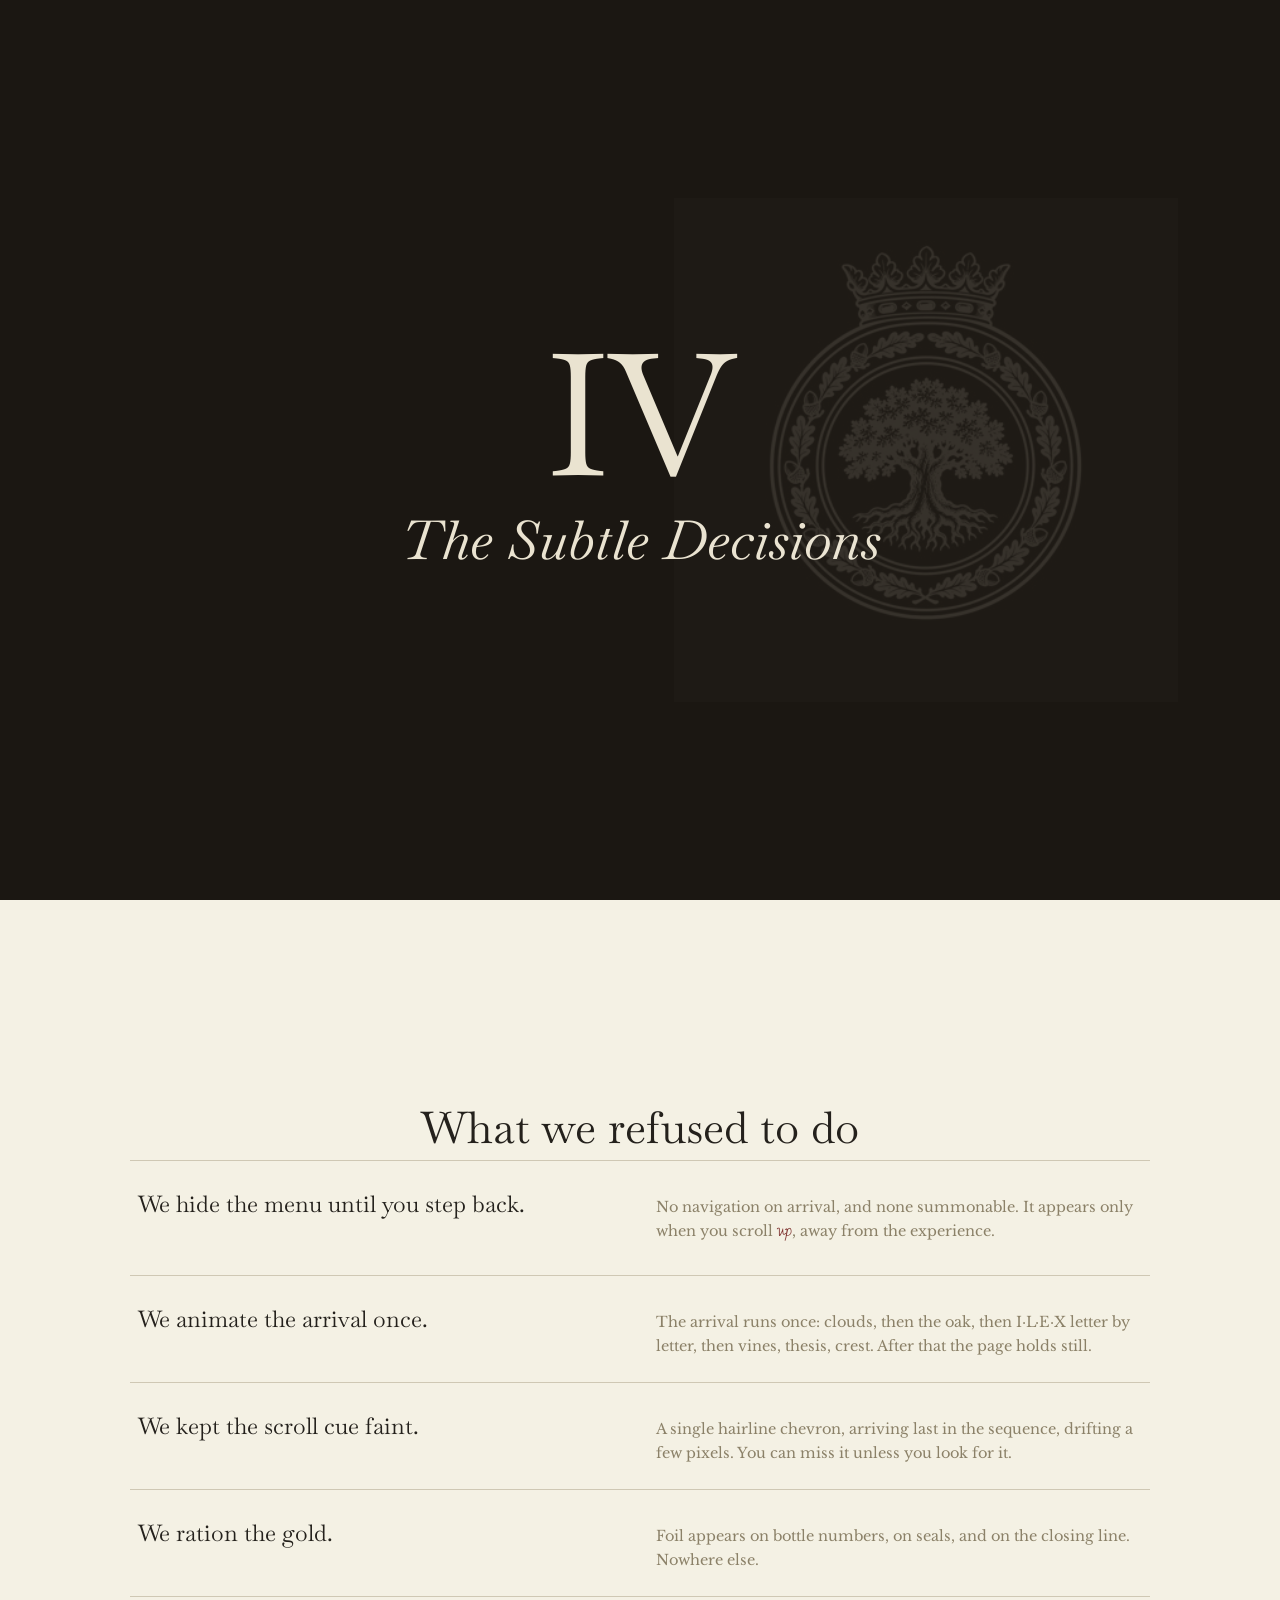
==== commit 48b4ef23: "Remove trailing appositive from typing decision title Co-Authored-By: Claude Fable 5 <noreply@anthro" ====
--- a/deck/index.html
+++ b/deck/index.html
@@ -473,7 +473,7 @@
 <section class="slide deep">
   <div class="ledger rv">
     <h2>Our redaction system</h2>
-    <div class="decision"><div class="what">We type the record on, word by word.</div>
+    <div class="decision"><div class="what">We type the record on one word at a time.</div>
       <div class="why">The dossier text arrives word by word, at a clerk’s cadence, and the black bars wipe across <i>as the words are written</i>.</div></div>
     <div class="decision"><div class="what">Hold a redaction and the word shows through.</div>
       <div class="why">Press a redaction and nothing happens. Hold it, and the ink thins until the forbidden word shows in claret. Let go and it closes.</div></div>
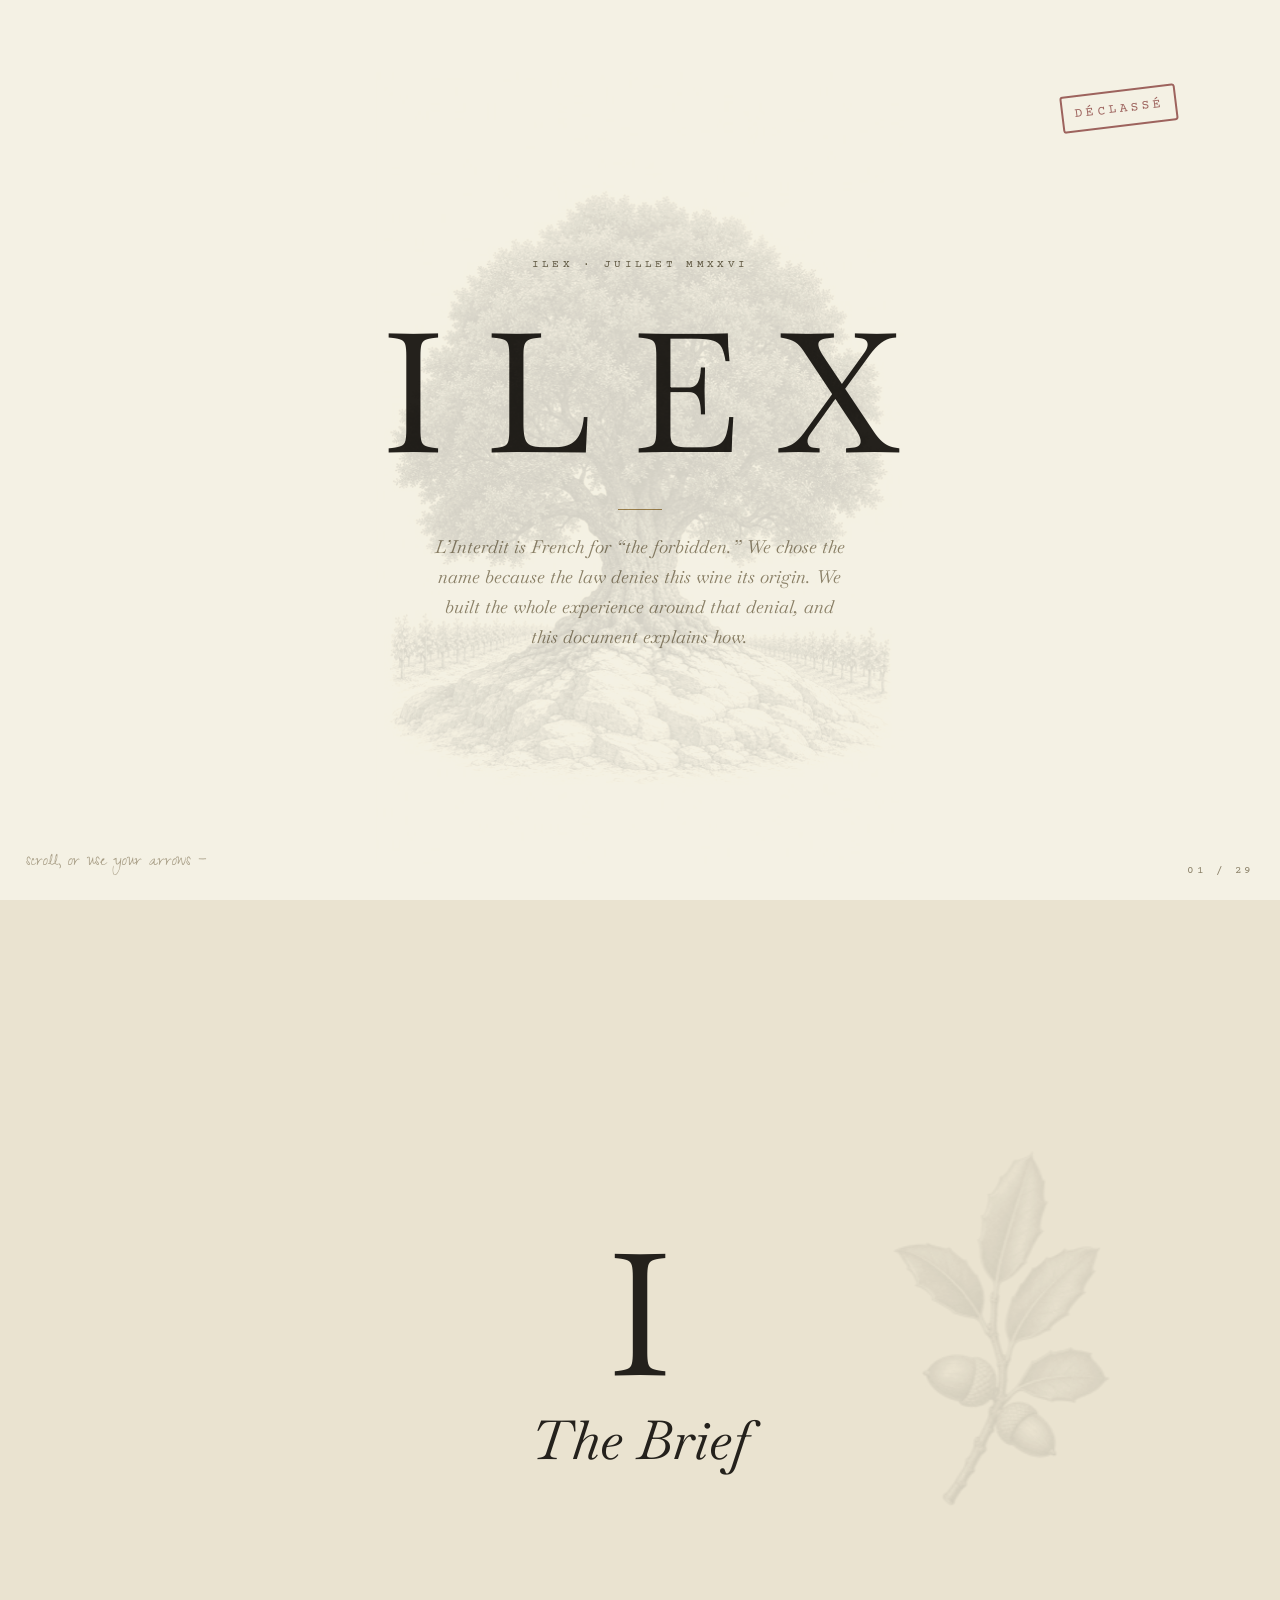
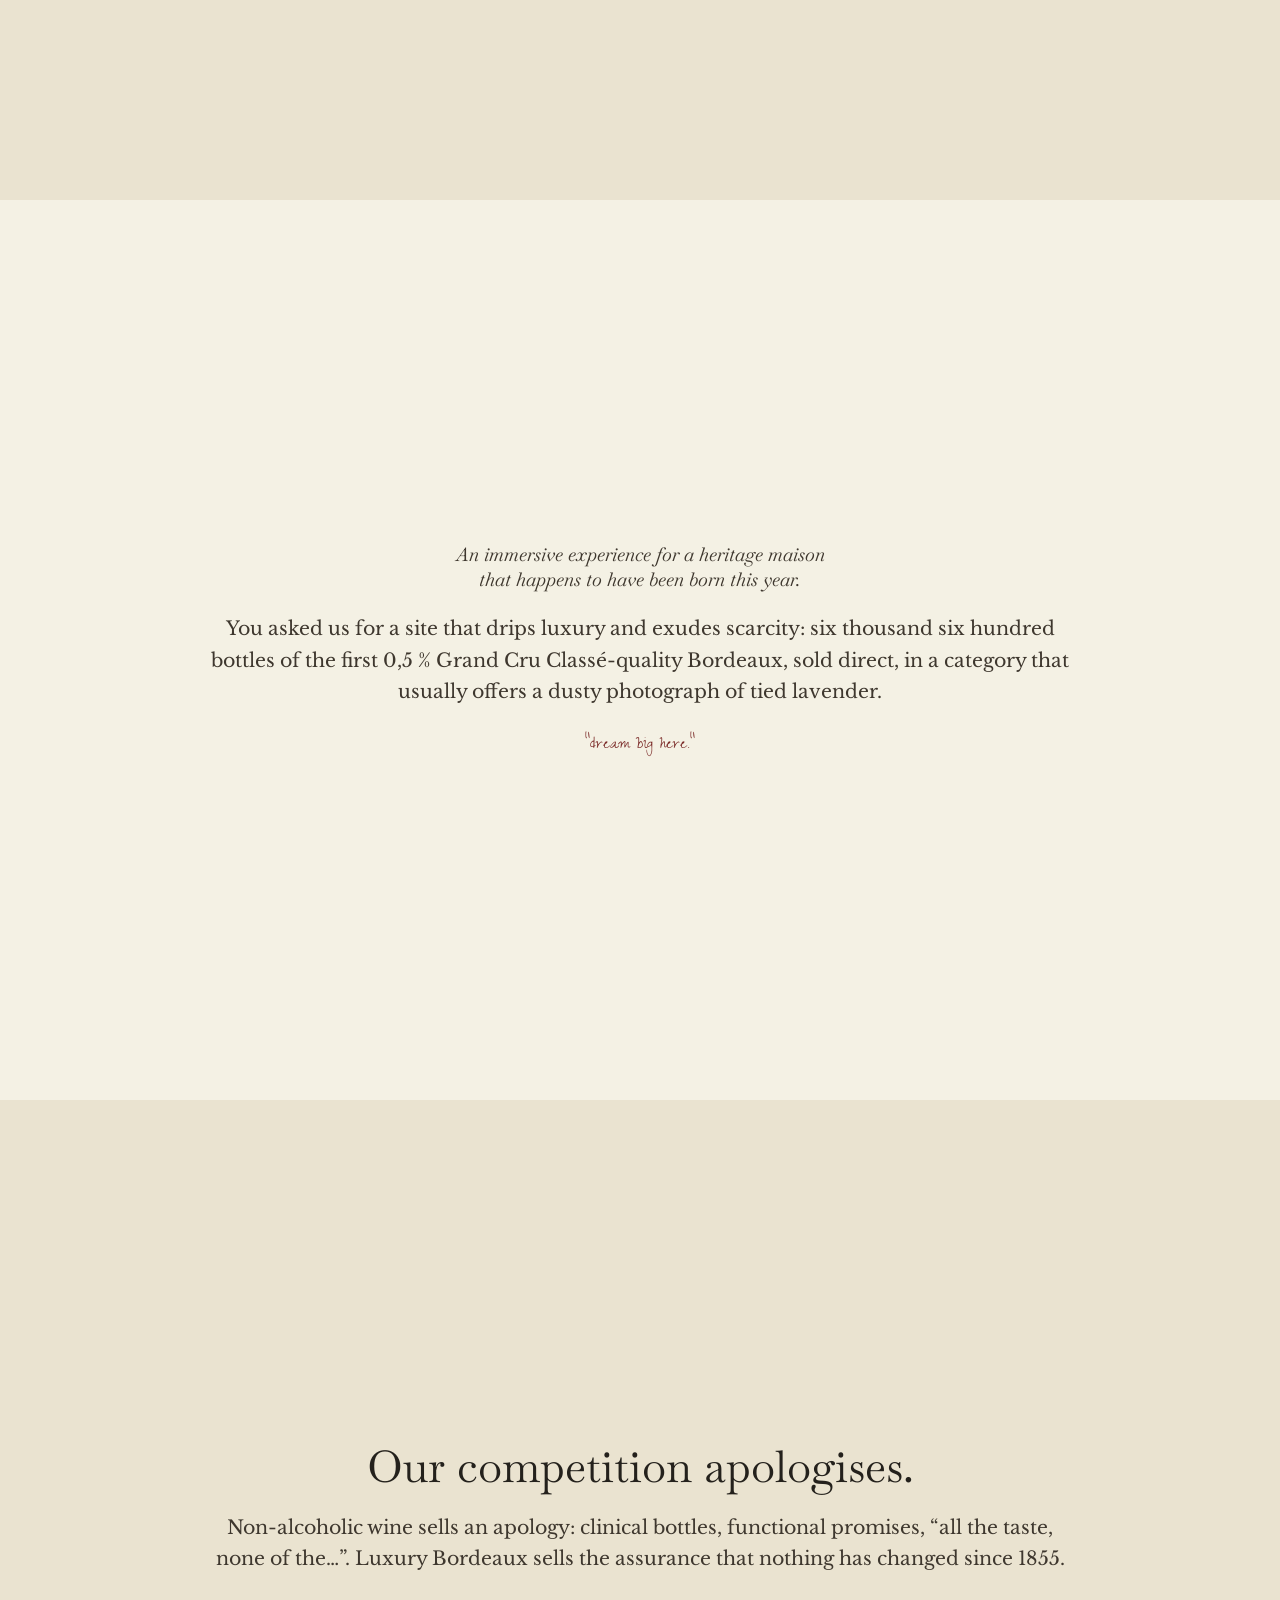
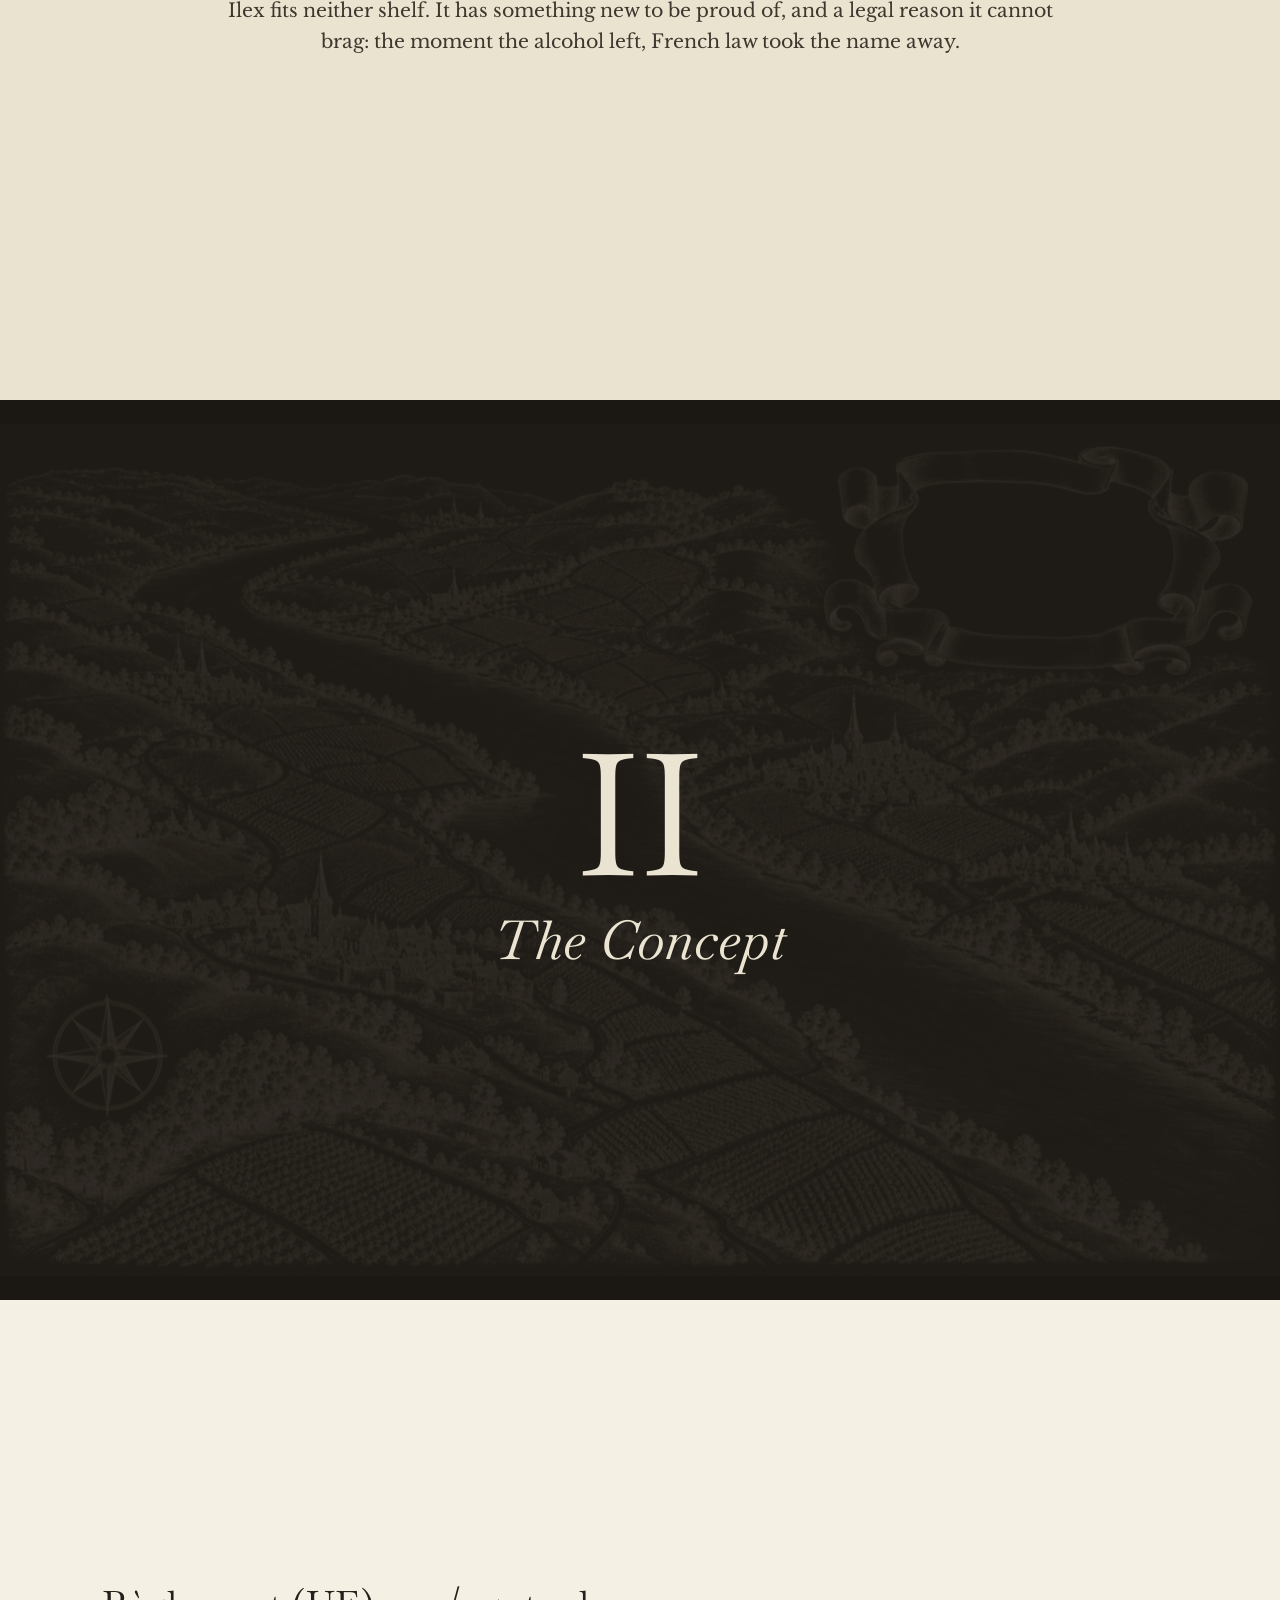
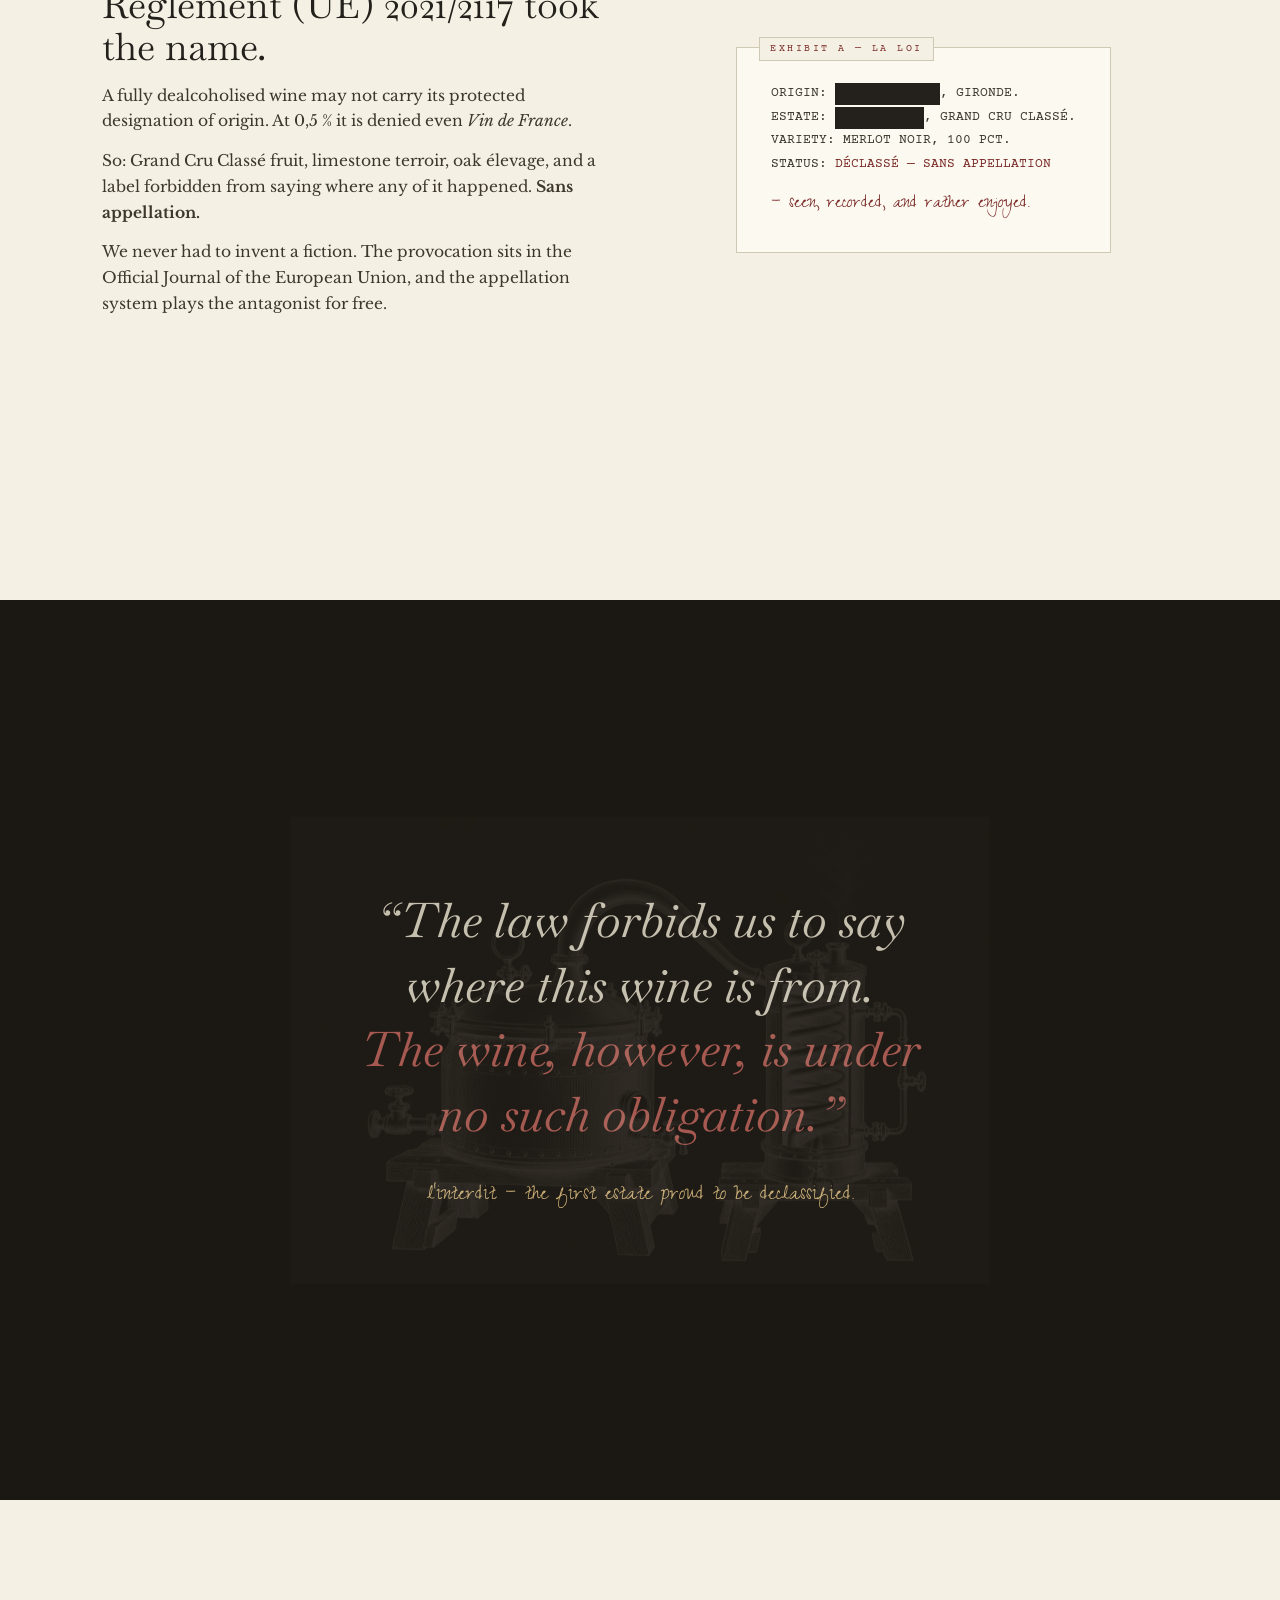
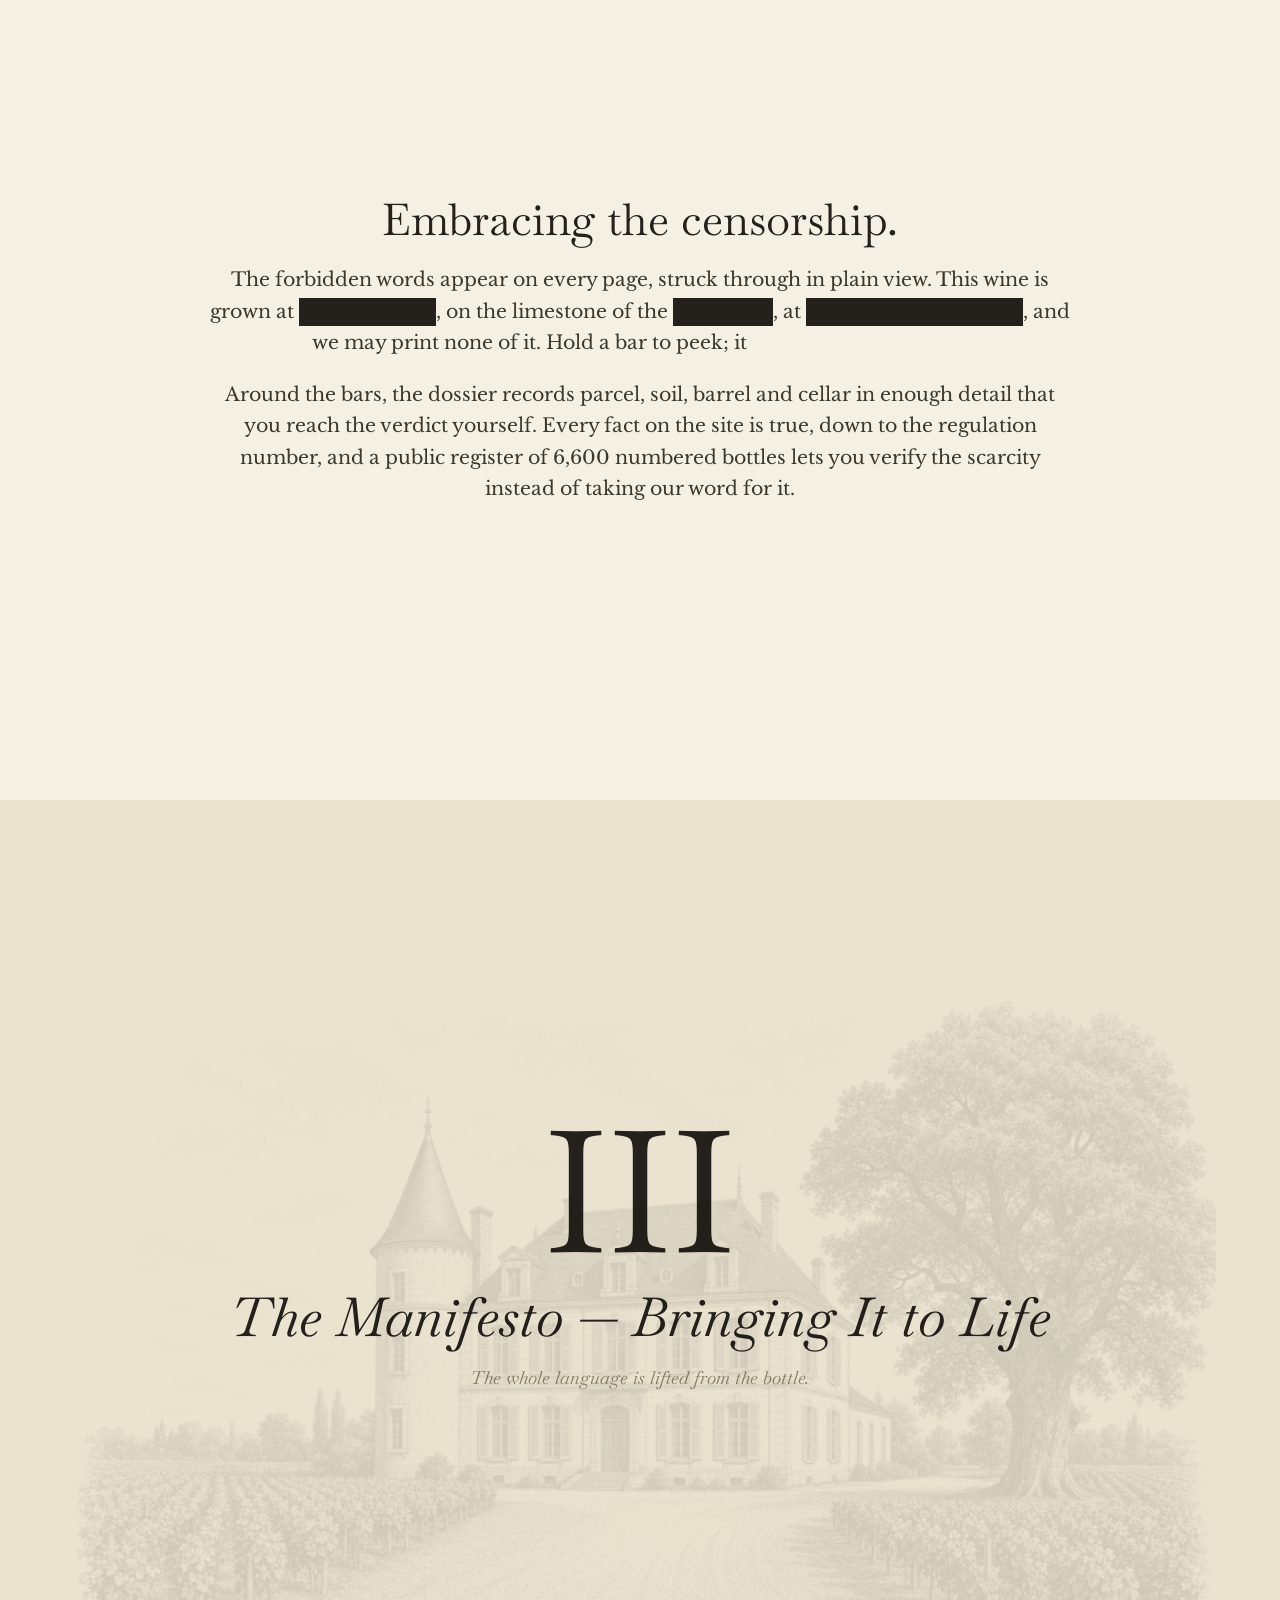
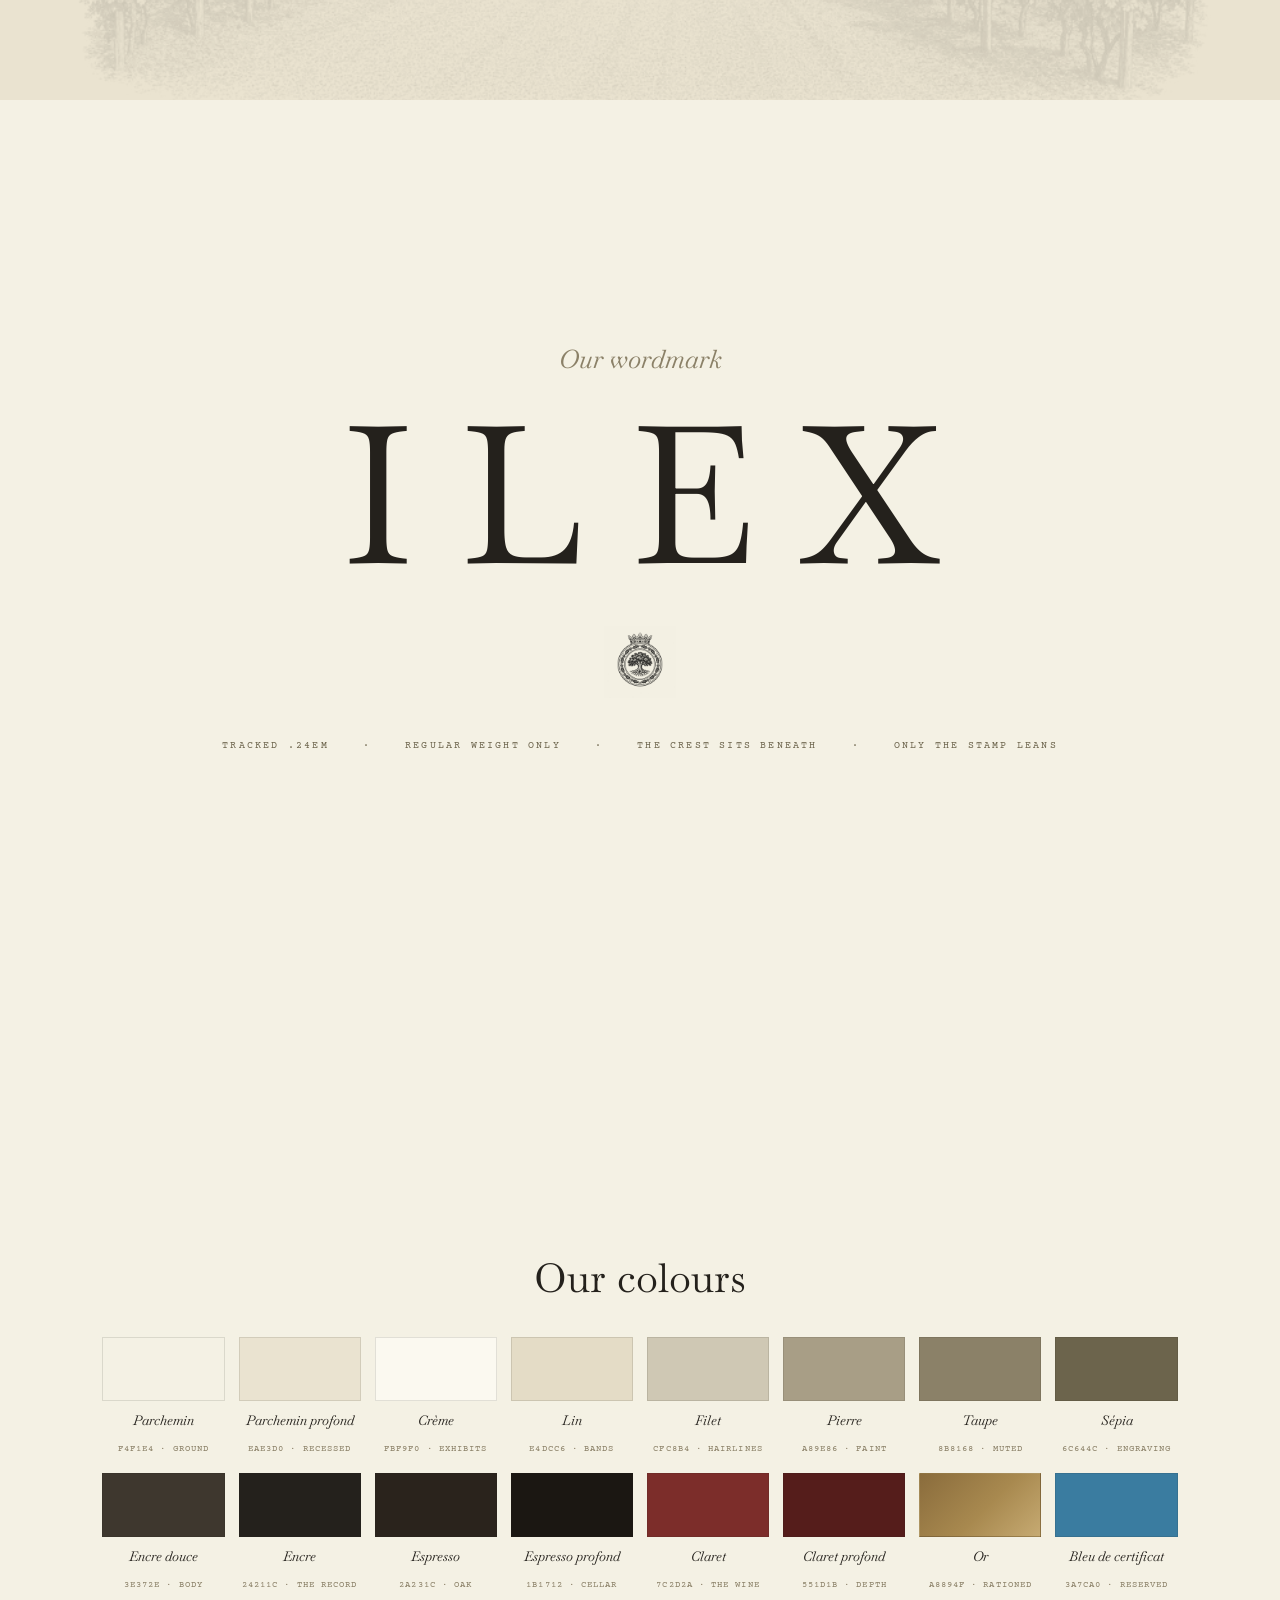
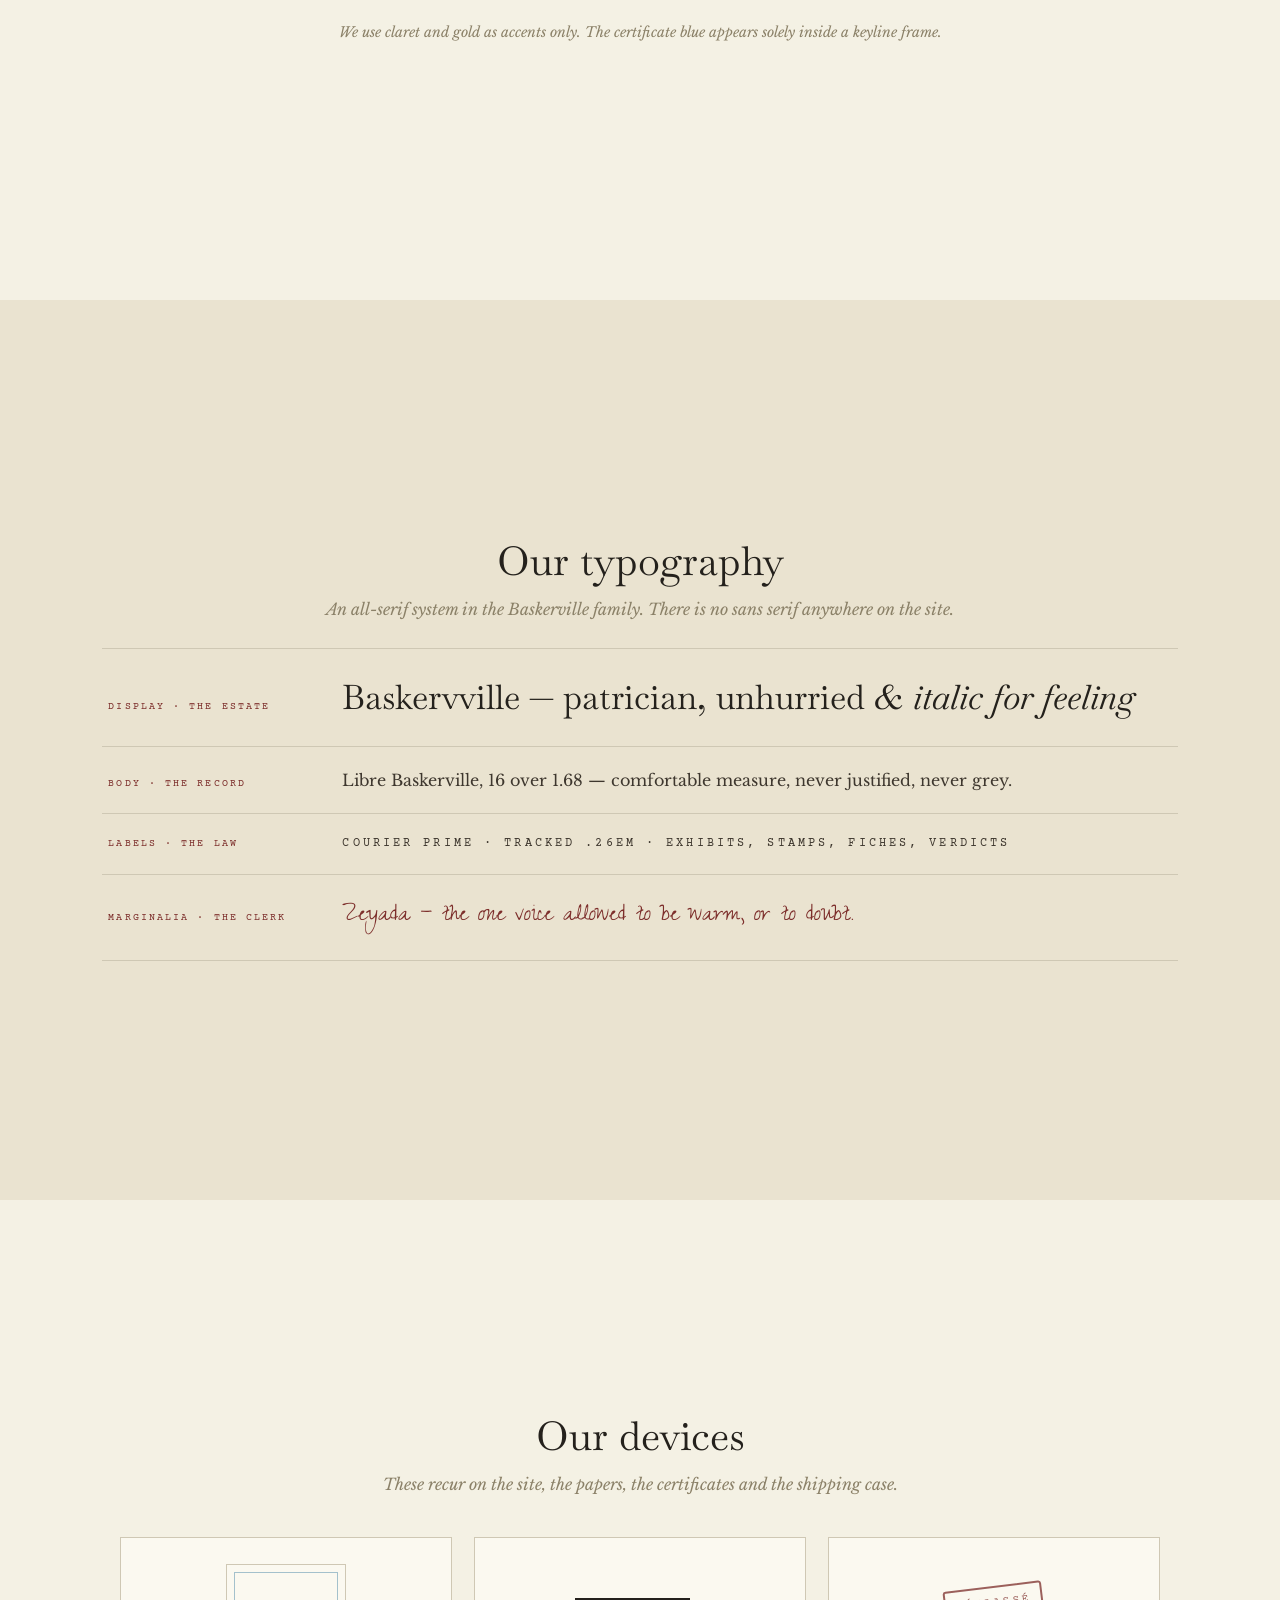
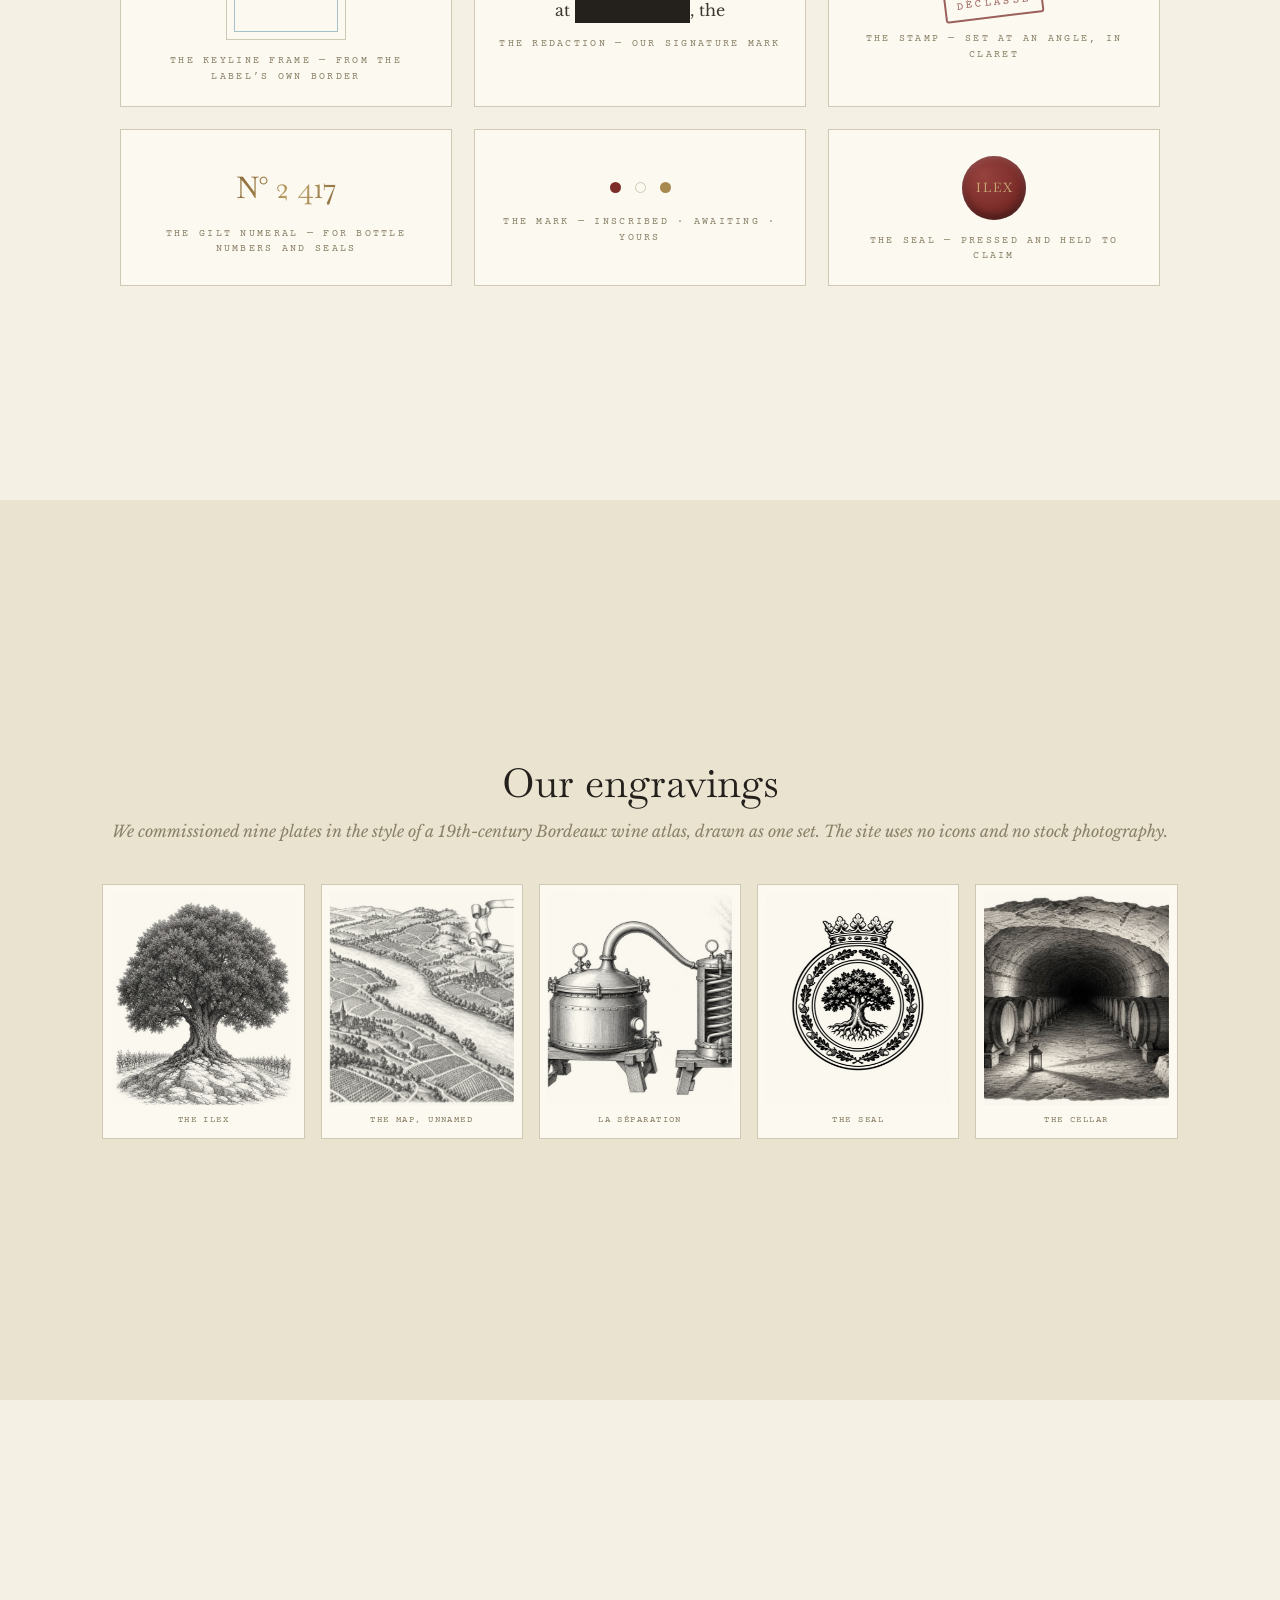
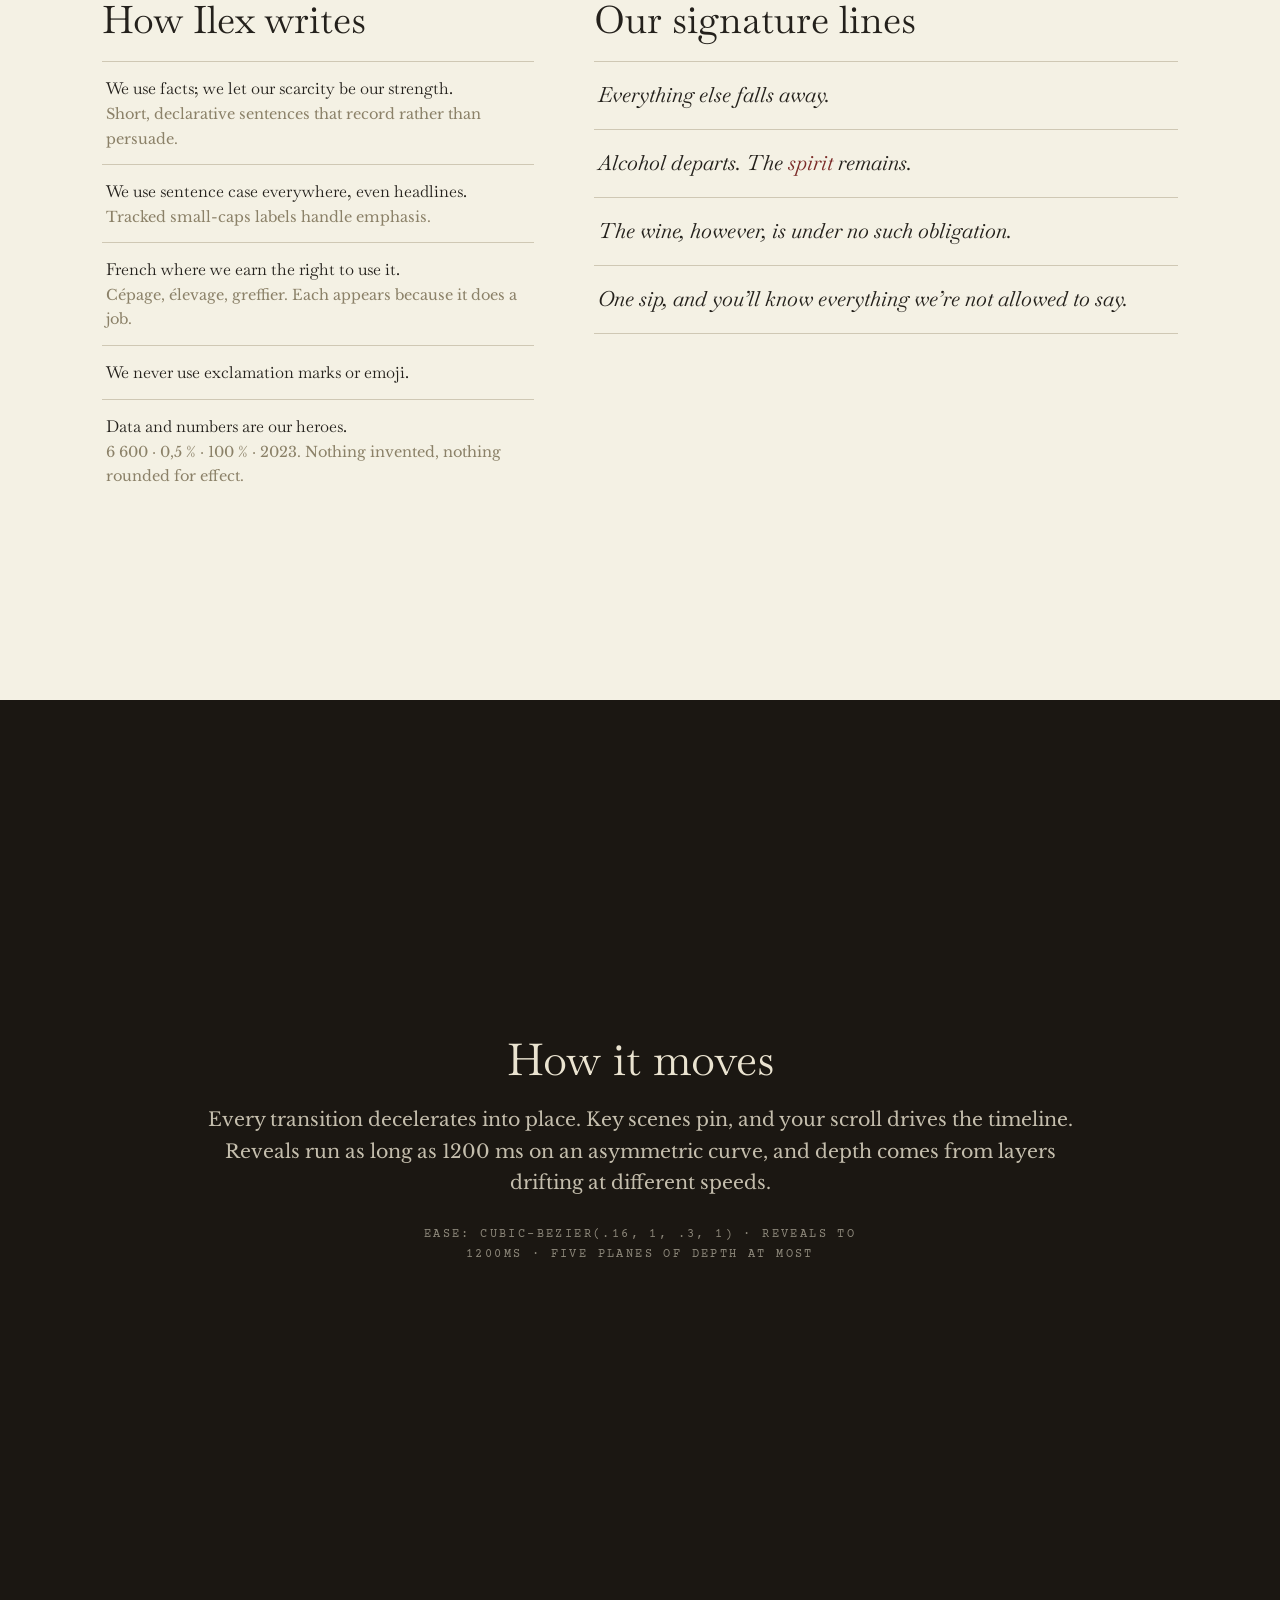
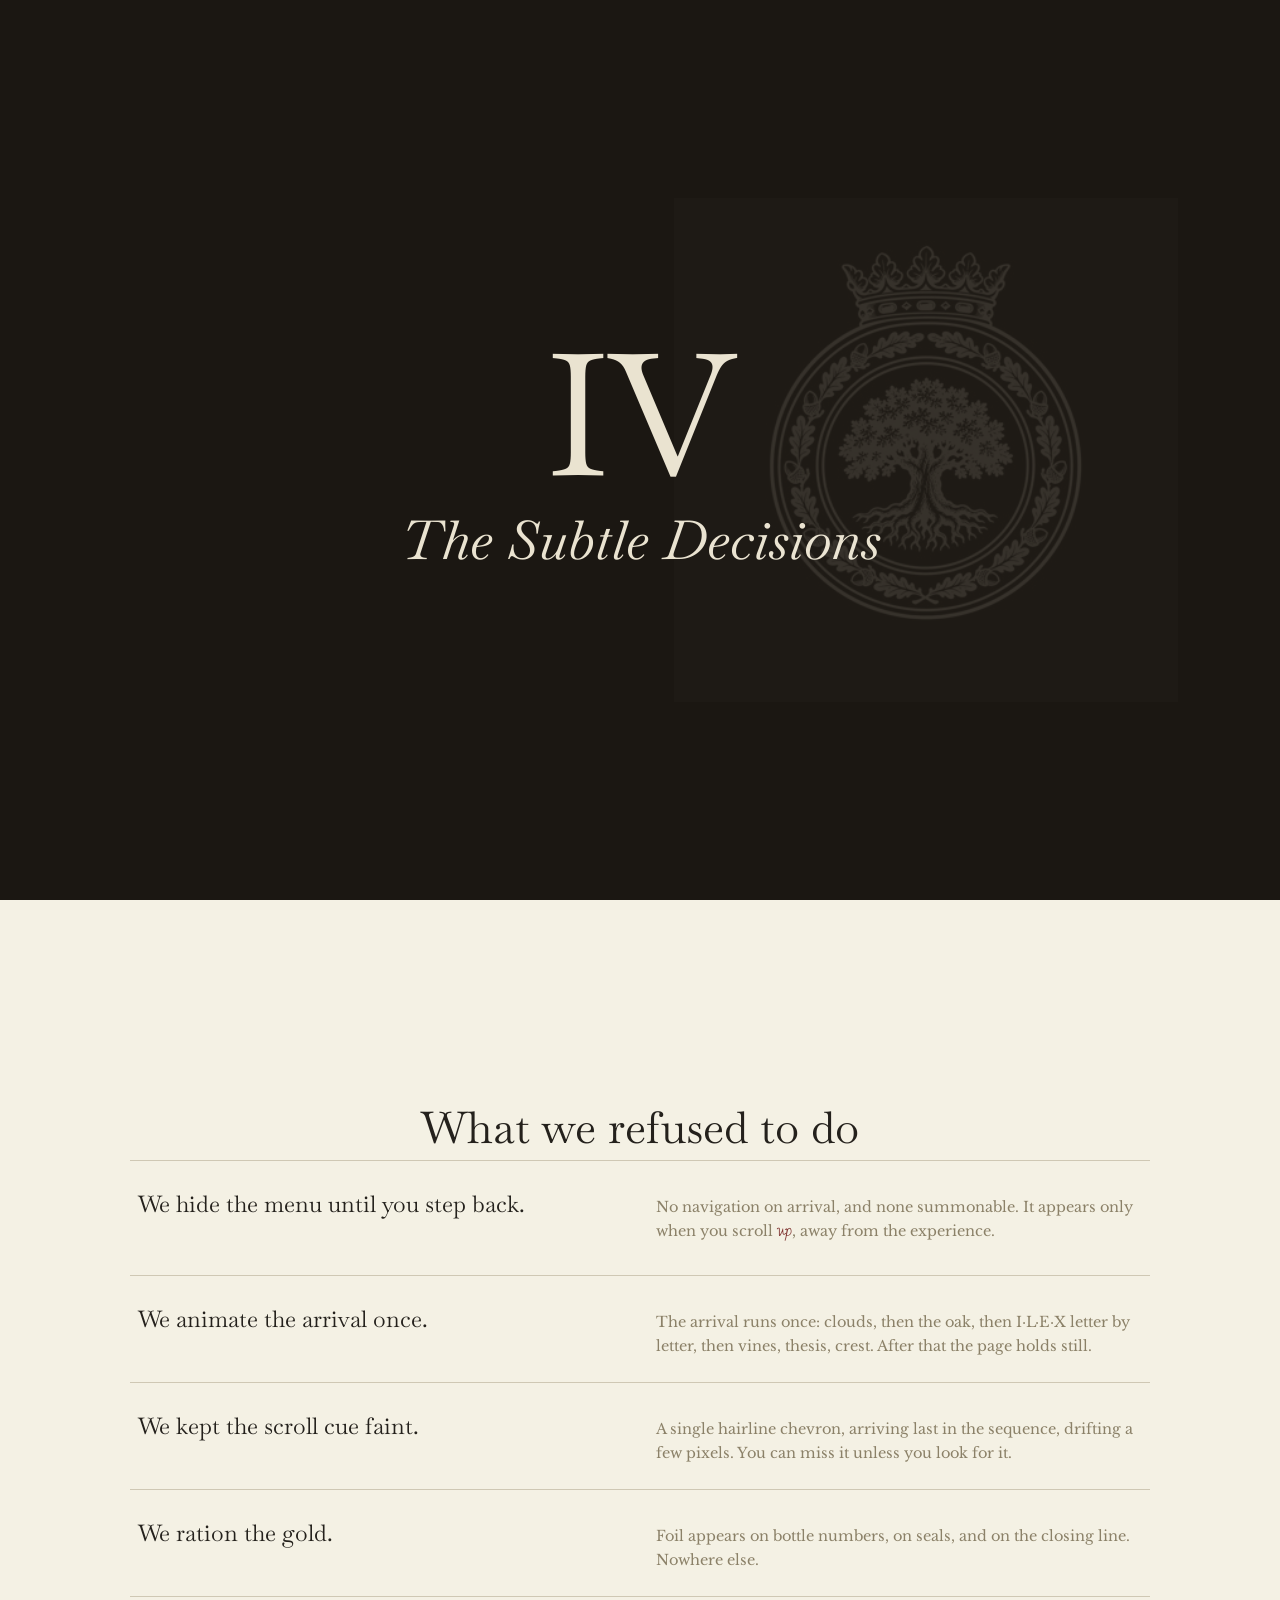
==== commit c7743a0e: "The line: Alcohol departs. The spirit remains. Co-Authored-By: Claude Fable 5 <noreply@anthropic.com" ====
--- a/deck/index.html
+++ b/deck/index.html
@@ -428,7 +428,7 @@
       <h3>Our signature lines</h3>
       <ul class="sig-lines" style="margin-top:20px">
         <li>Everything else falls away.</li>
-        <li>The alcohol departs. Its <em>spirit</em> remains.</li>
+        <li>Alcohol departs. The <em>spirit</em> remains.</li>
         <li>The wine, however, is under no such obligation.</li>
         <li>One sip, and you’ll know everything we’re not allowed to say.</li>
       </ul>
@@ -550,7 +550,7 @@
       <span class="tag">03 · La Séparation</span>
       <h3 style="color:var(--parchment-deep)">You scroll through the night of 7 November.</h3>
       <p class="what">Your scroll drains the number — 14,2 % to 0,5 % — while bubbles rise across the full screen, in front of and behind the ghosted still. Then the number departs the frame, and two lines arrive alone:</p>
-      <p class="big-line" style="margin:26px auto 0;font-size:clamp(24px,3vw,38px)">The alcohol departs.<br>Its <em>spirit</em> remains.</p>
+      <p class="big-line" style="margin:26px auto 0;font-size:clamp(24px,3vw,38px)">Alcohol departs.<br>The <em>spirit</em> remains.</p>
     </div>
   </div>
 </section>
